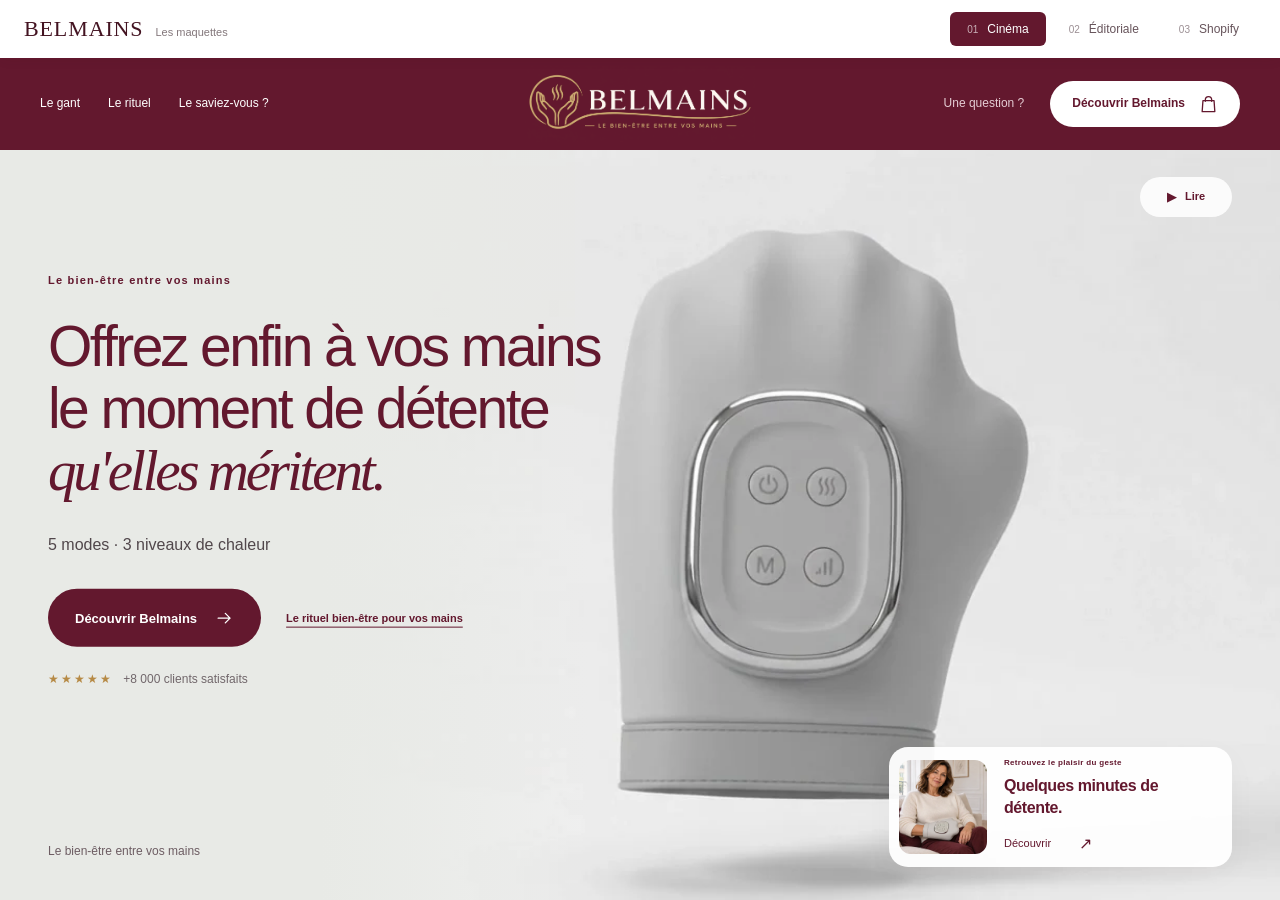
==== site/index.html @ 06f25cc8 "Import current Vercel maquettes as the site source" ====
<!doctype html>
<html lang="fr">
<head>
  <meta charset="utf-8">
  <meta name="viewport" content="width=device-width,initial-scale=1">
  <meta name="robots" content="noindex,nofollow">
  <meta name="theme-color" content="#63182e">
  <title>Belmains — Les trois maquettes</title>
  <link rel="icon" href="maquettes/3/assets/belmains-favicon.png">
  <style>
    *{box-sizing:border-box}
    html,body{margin:0;height:100%;overflow:hidden;background:#fcf8f8;color:#431321;font-family:Arial,sans-serif}
    body{display:grid;grid-template-rows:58px minmax(0,1fr);height:100vh;height:100dvh}
    .preview-bar{display:flex;align-items:center;justify-content:space-between;gap:24px;padding:0 24px;background:#fff;box-shadow:0 1px 12px #43132112;z-index:1}
    .preview-brand{display:flex;align-items:baseline;gap:12px;white-space:nowrap}
    .preview-brand strong{font:500 22px Georgia,serif;letter-spacing:.04em}
    .preview-brand span{font-size:11px;color:#83777b}
    nav{display:flex;gap:6px}
    nav a{display:flex;align-items:center;gap:9px;padding:10px 17px;border-radius:6px;font-size:12px;text-decoration:none;color:#67545b;white-space:nowrap;transition:background .18s,color .18s}
    nav a span{font-size:10px;opacity:.65}
    nav a:hover{background:#f6eef0}
    nav a[aria-current=page]{background:#63182e;color:#fff}
    a:focus-visible{outline:3px solid #b68a45;outline-offset:2px}
    main{position:relative;min-height:0}
    iframe{display:block;width:100%;height:100%;border:0;background:#fff}
    .status{position:absolute;left:50%;top:18px;transform:translateX(-50%);margin:0;background:#fff;padding:11px 18px;border-radius:30px;box-shadow:0 4px 20px #43132115;font-size:12px;pointer-events:none}
    [hidden]{display:none!important}
    noscript{position:absolute;inset:0;background:#fff;padding:30px;text-align:center}
    @media(max-width:650px){body{grid-template-rows:54px minmax(0,1fr)}.preview-bar{padding:0 9px;justify-content:center}.preview-brand{display:none}nav{width:100%;justify-content:center;gap:4px}nav a{justify-content:center;flex:1;padding:11px 9px;font-size:11px;gap:6px}}
    @media(prefers-reduced-motion:reduce){nav a{transition:none}}
  </style>
</head>
<body>
  <header class="preview-bar">
    <div class="preview-brand"><strong>BELMAINS</strong><span>Les maquettes</span></div>
    <nav aria-label="Choisir une maquette">
      <a href="?version=1" data-version="1" aria-current="page"><span>01</span> Cinéma</a>
      <a href="?version=2" data-version="2"><span>02</span> Éditoriale</a>
      <a href="?version=3" data-version="3"><span>03</span> Shopify</a>
    </nav>
  </header>
  <main>
    <p class="status" role="status">Chargement de la maquette…</p>
    <iframe id="preview" title="Maquette Belmains" allow="autoplay; fullscreen"></iframe>
    <noscript><p>Choisissez votre maquette :</p><p><a href="maquettes/1/">Cinéma</a> · <a href="maquettes/2/">Éditoriale</a> · <a href="maquettes/3/">Shopify</a></p></noscript>
  </main>
  <script>
    (()=>{
      const frame=document.querySelector('#preview'),status=document.querySelector('.status'),links=[...document.querySelectorAll('[data-version]')];
      const names={'1':'Cinéma','2':'Éditoriale','3':'Shopify'};
      let active;
      function select(version){
        if(!names[version])version='1';
        links.forEach(link=>{if(link.dataset.version===version)link.setAttribute('aria-current','page');else link.removeAttribute('aria-current')});
        if(active===version)return;
        active=version;status.hidden=false;
        document.title='Belmains — Maquette '+version+' · '+names[version];
        frame.title='Maquette '+version+' — Belmains '+names[version];
        const url=new URL('maquettes/'+version+'/',document.baseURI).href;
        if(!frame.getAttribute('src'))frame.src=url;
        else frame.contentWindow.location.replace(url);
      }
      links.forEach(link=>link.addEventListener('click',event=>{
        if(event.button!==0||event.metaKey||event.ctrlKey||event.shiftKey||event.altKey)return;
        event.preventDefault();
        if(active===link.dataset.version)return;
        history.pushState({},'',link.href);select(link.dataset.version);
      }));
      frame.addEventListener('load',()=>{if(frame.getAttribute('src'))status.hidden=true});
      window.addEventListener('popstate',()=>select(new URLSearchParams(location.search).get('version')));
      select(new URLSearchParams(location.search).get('version'));
    })();
  </script>
</body>
</html>
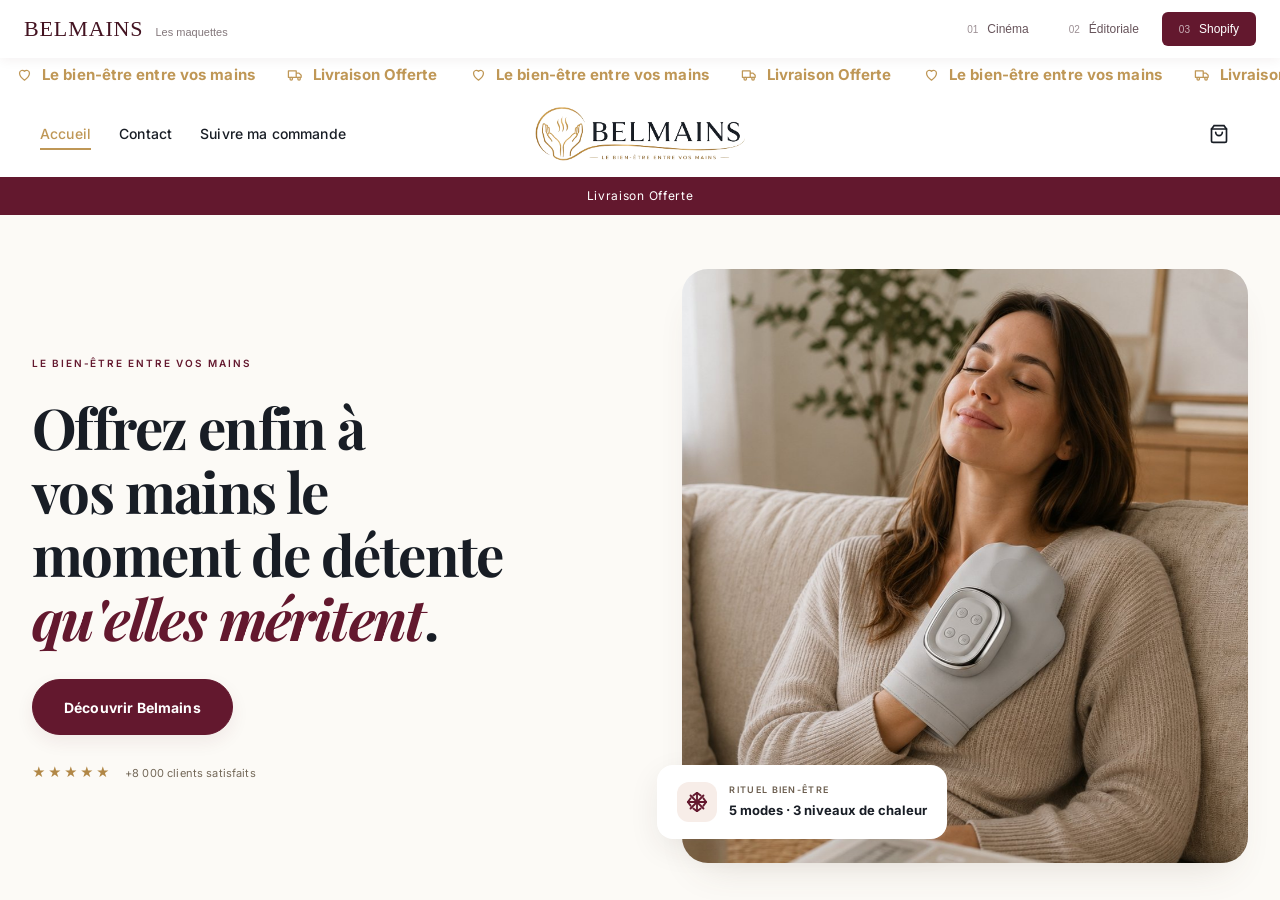
==== commit cc141e43: "Refine version 3 with burgundy styling, shorter content and bundle pricing" ====
--- a/site/index.html
+++ b/site/index.html
@@ -50,7 +50,7 @@
       const names={'1':'Cinéma','2':'Éditoriale','3':'Shopify'};
       let active;
       function select(version){
-        if(!names[version])version='1';
+        if(!names[version])version='3';
         links.forEach(link=>{if(link.dataset.version===version)link.setAttribute('aria-current','page');else link.removeAttribute('aria-current')});
         if(active===version)return;
         active=version;status.hidden=false;
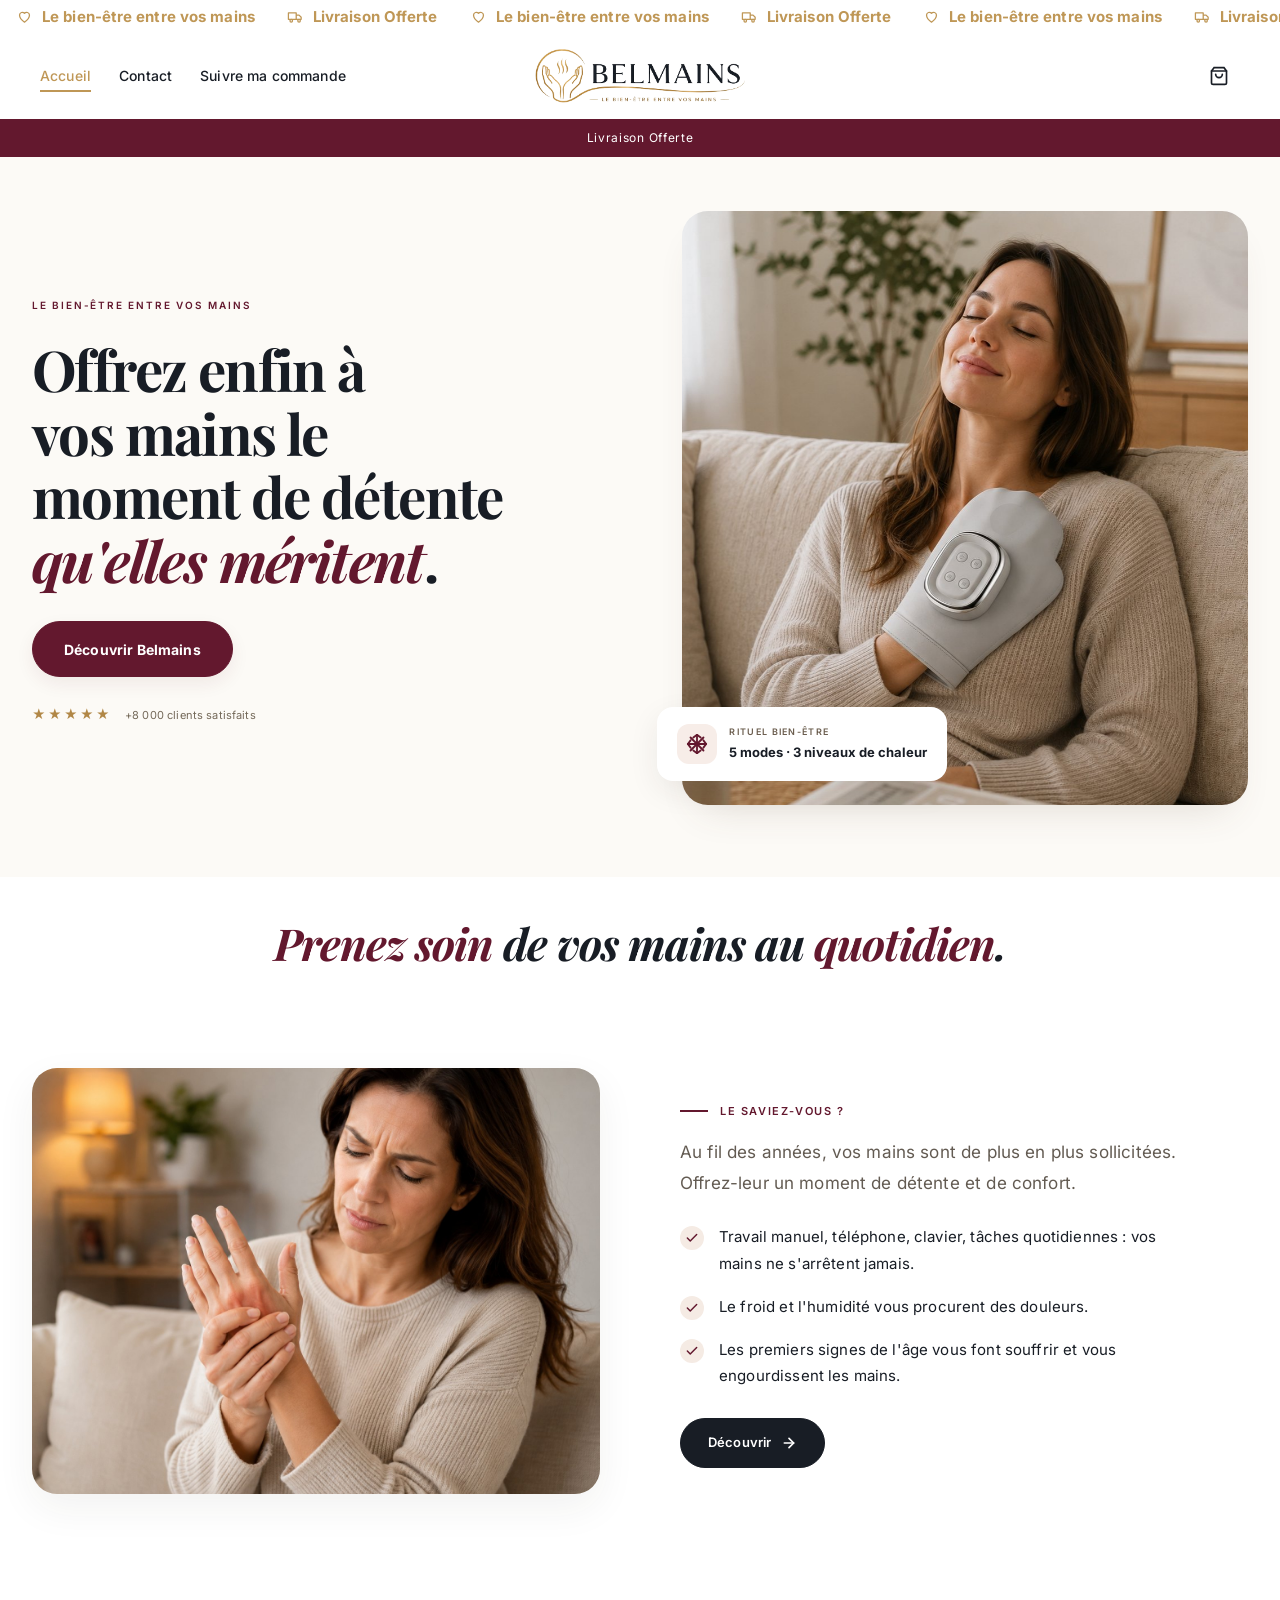
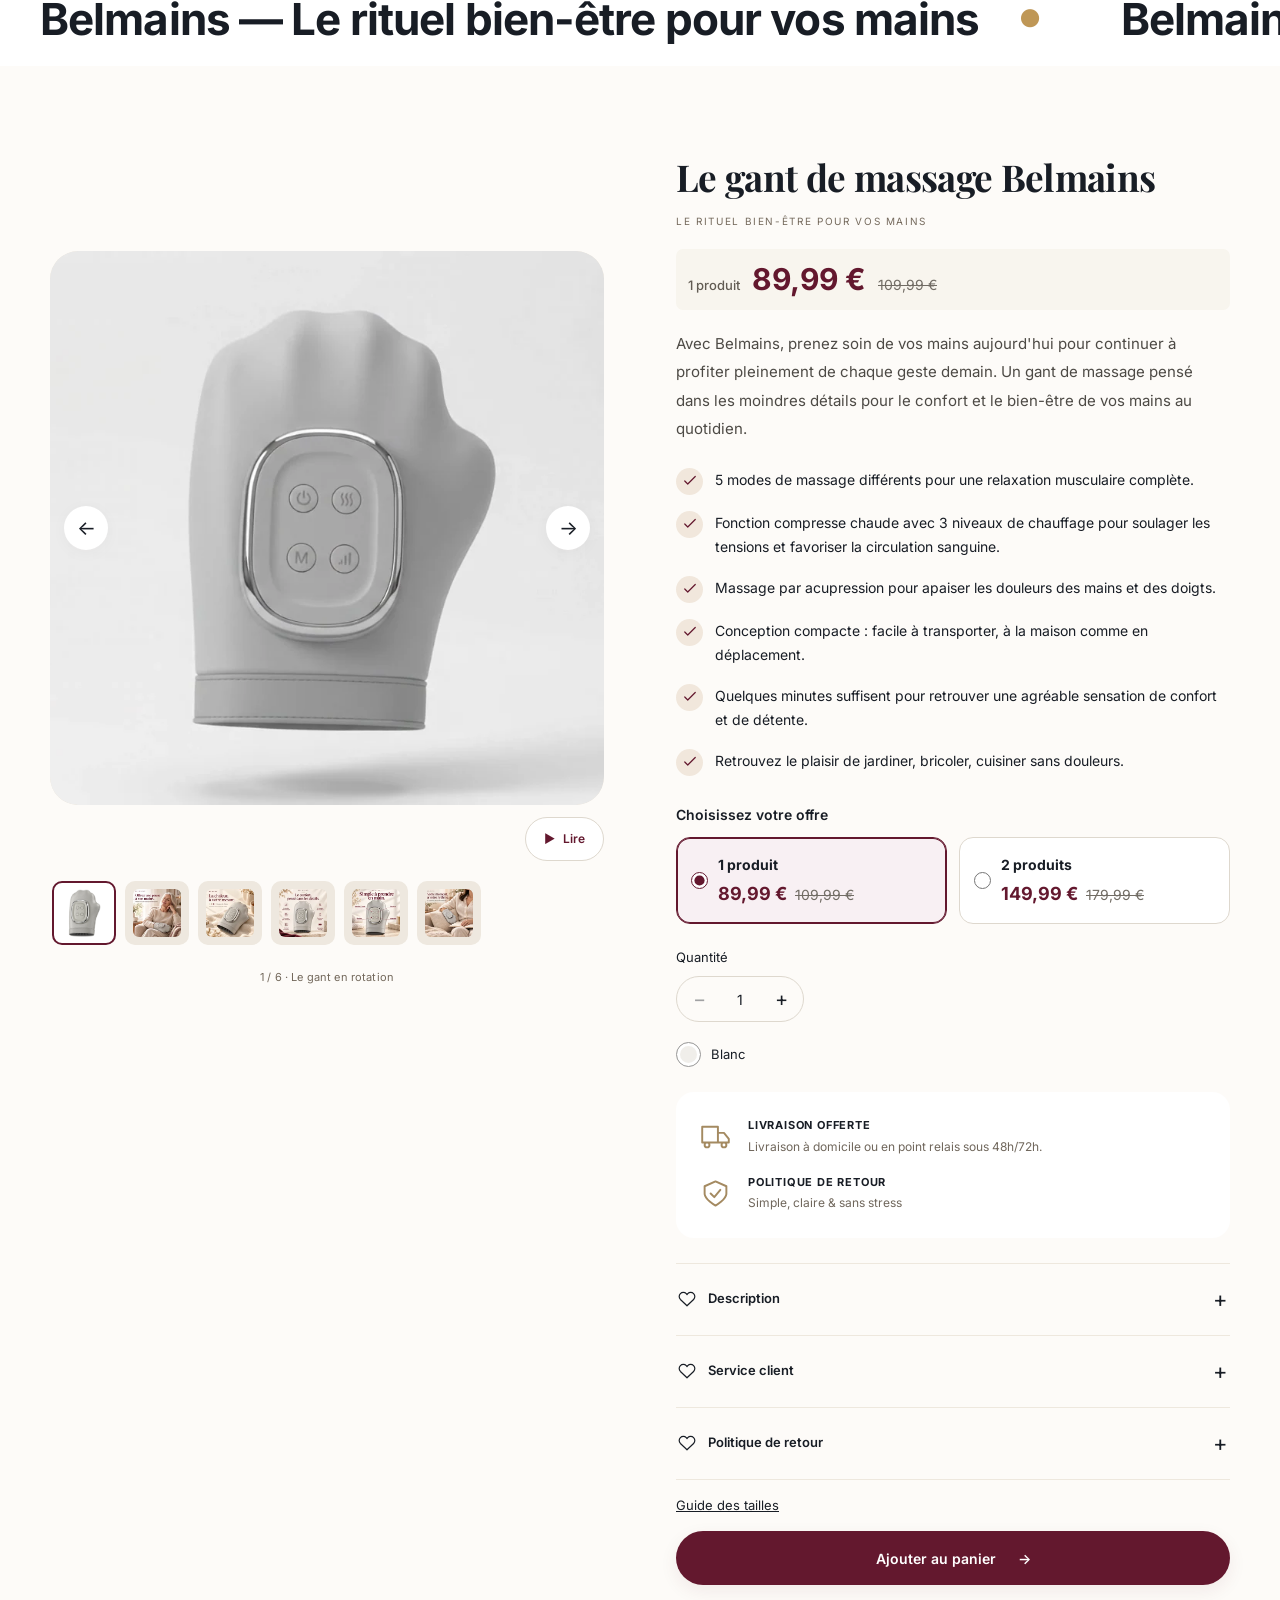
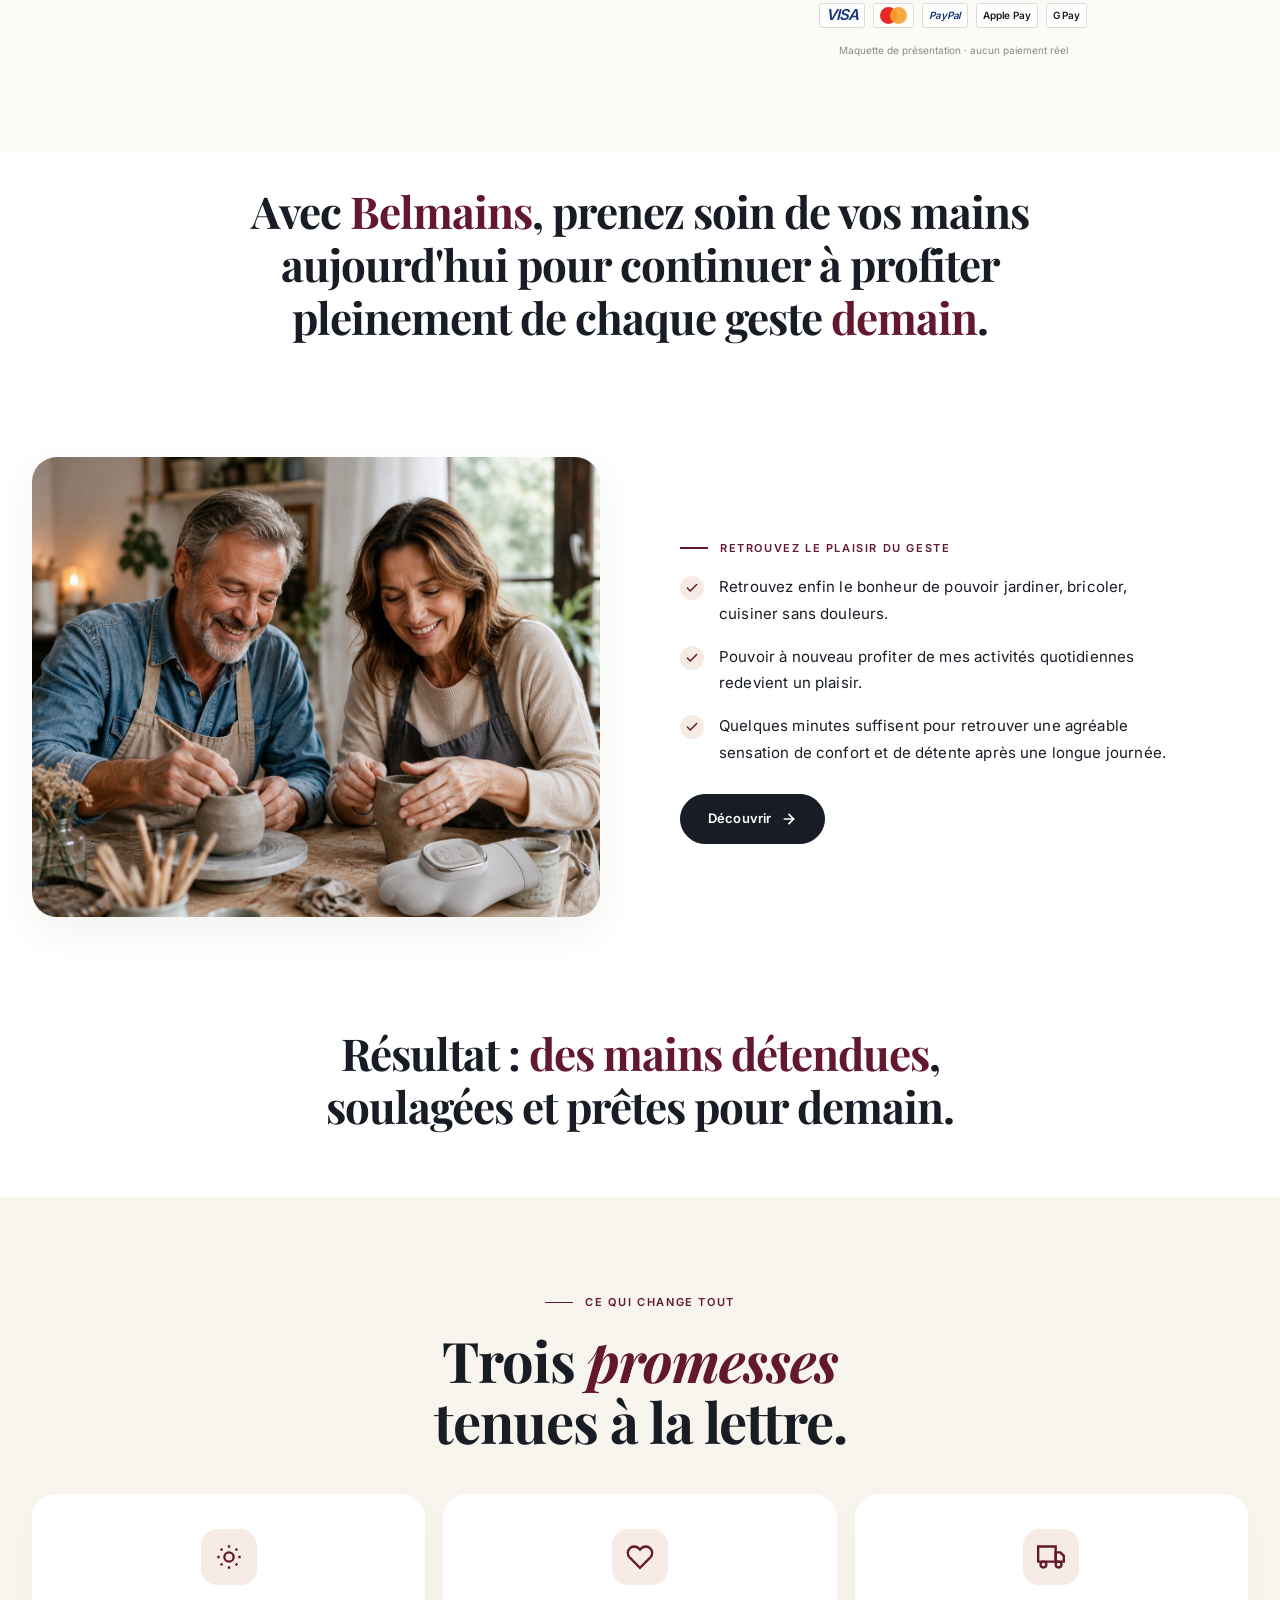
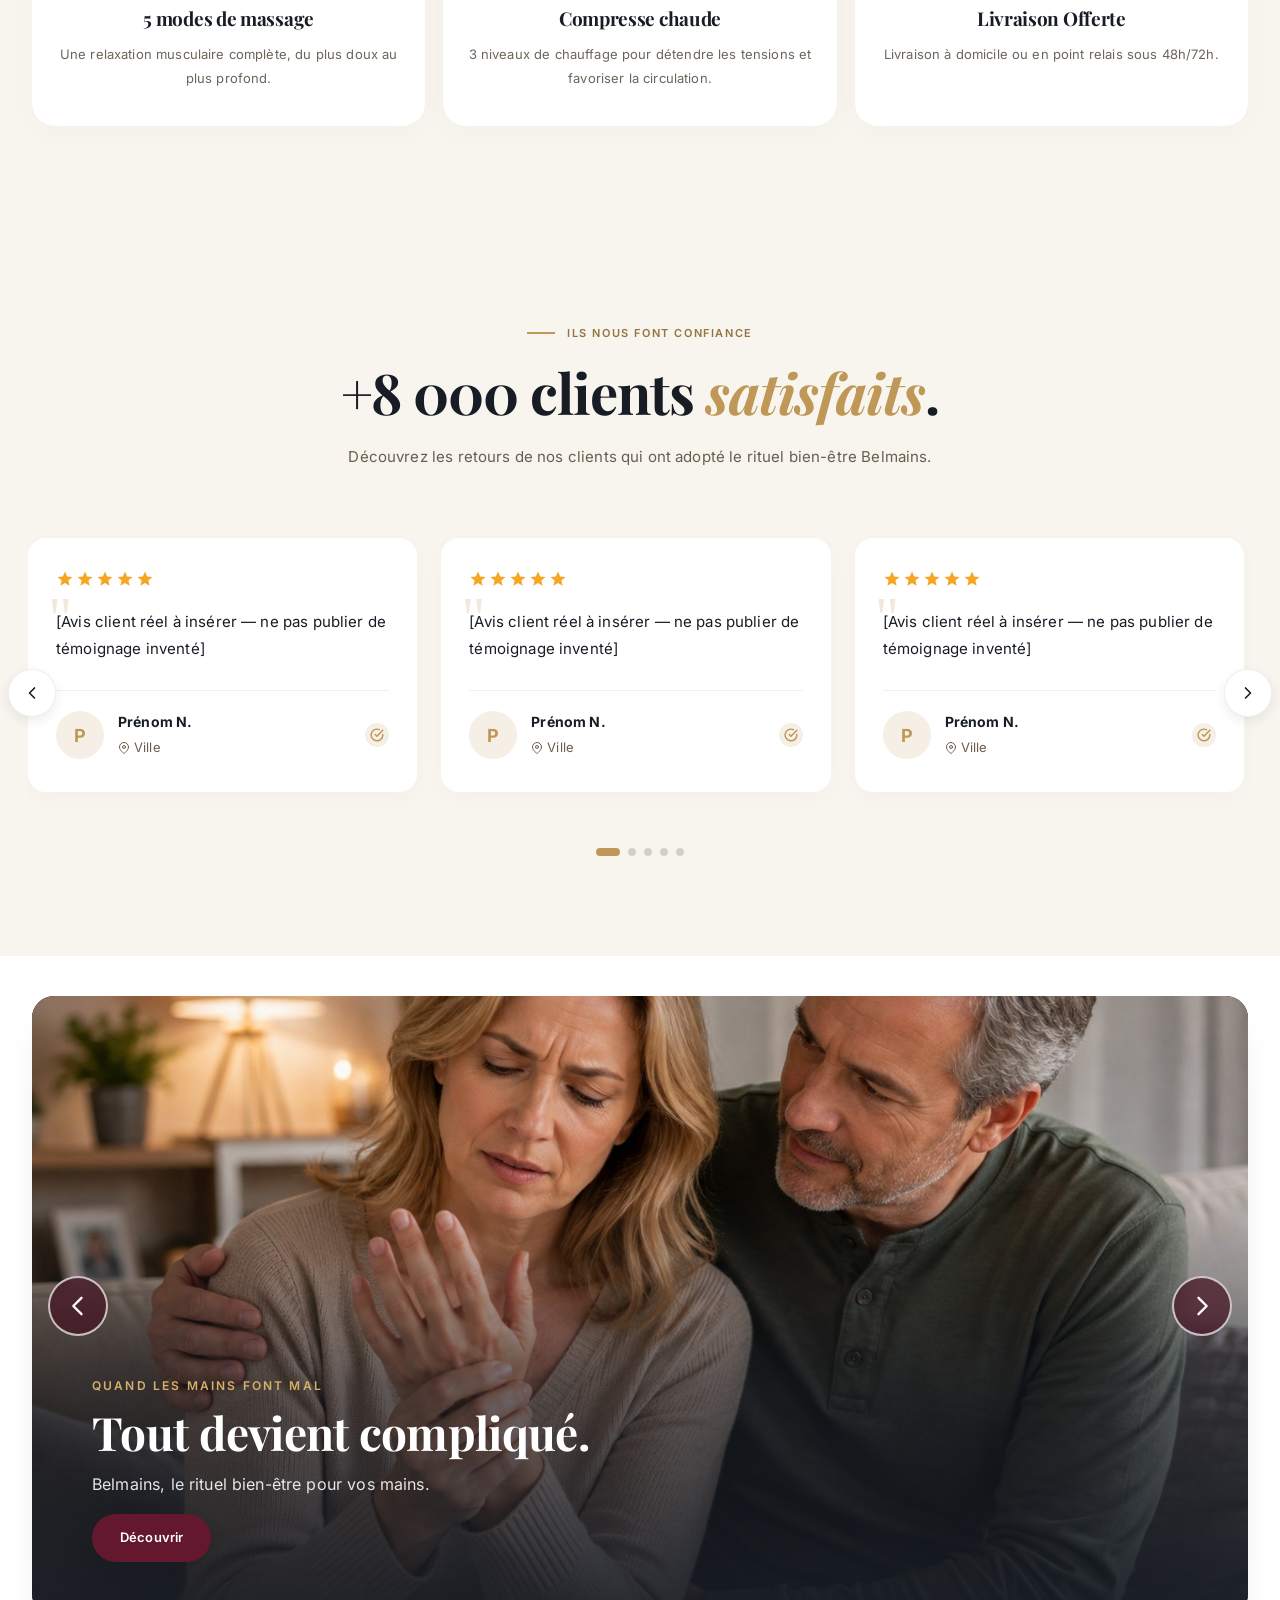
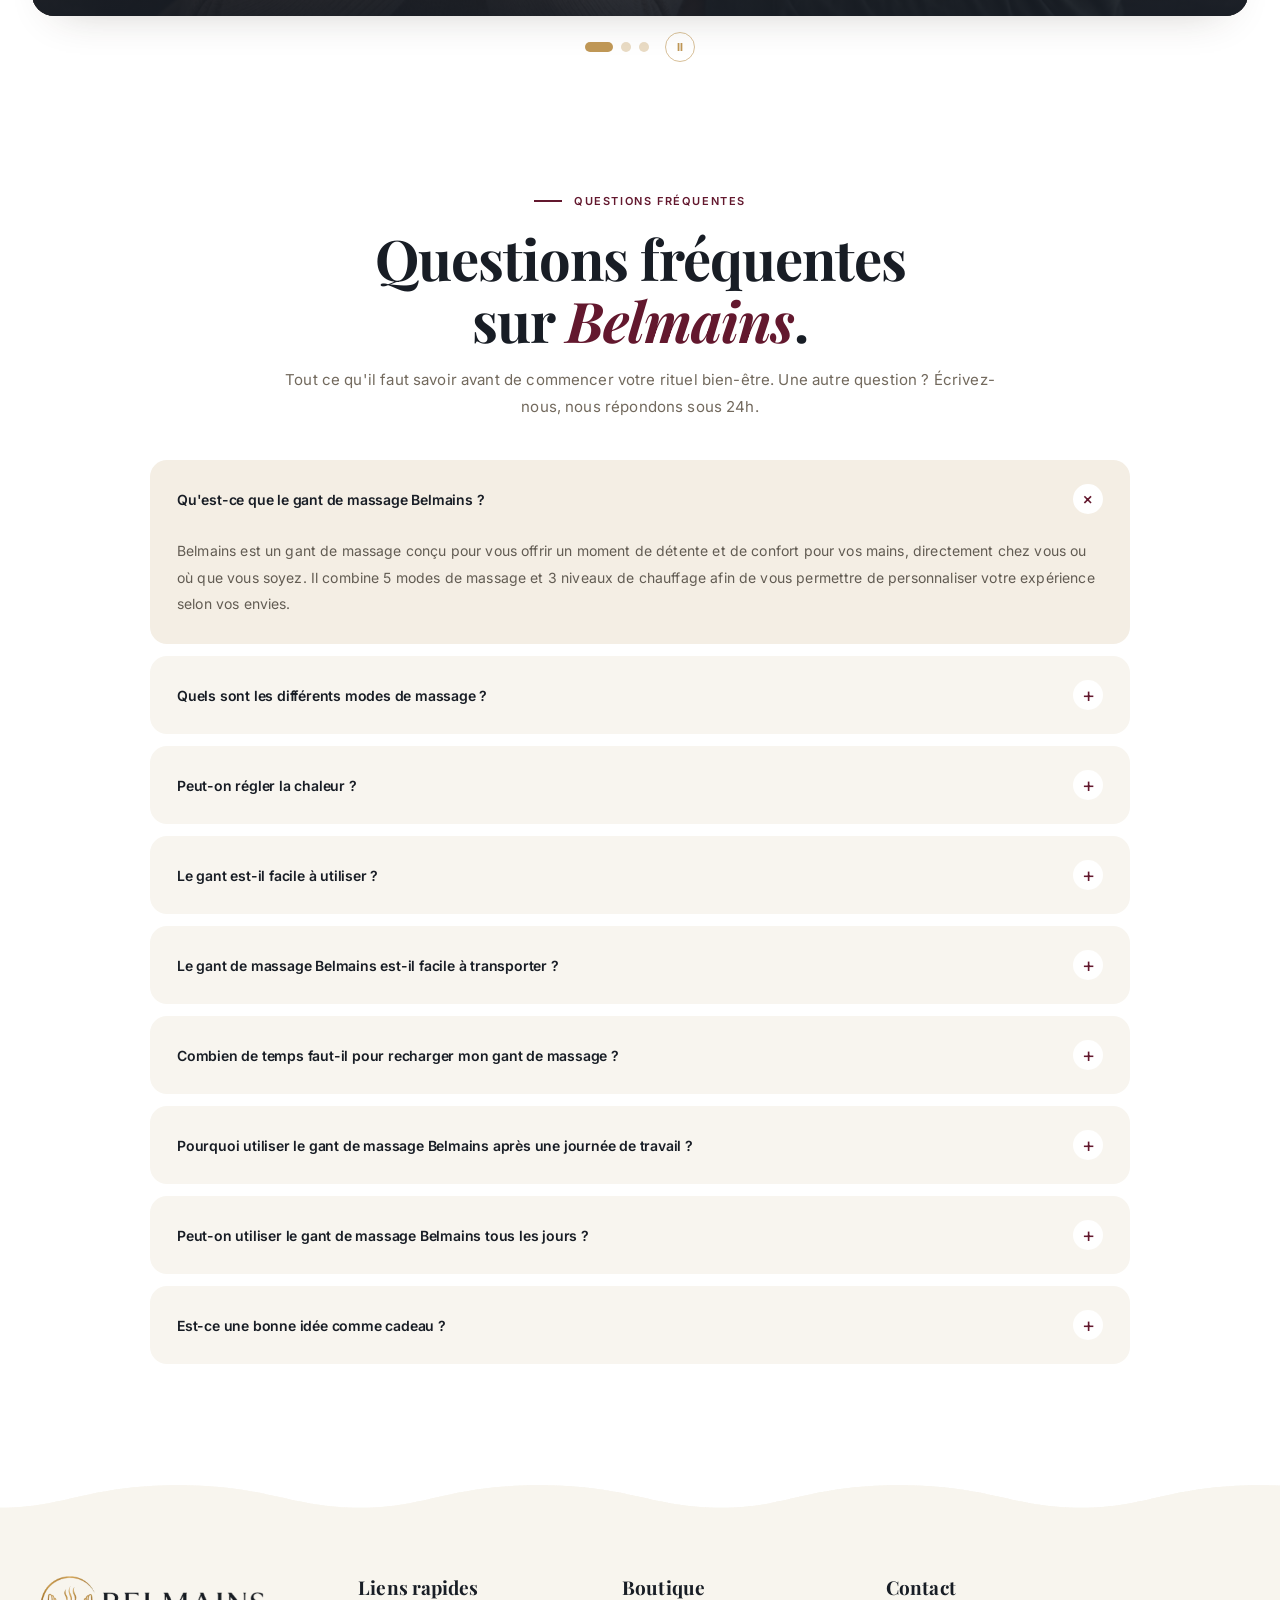
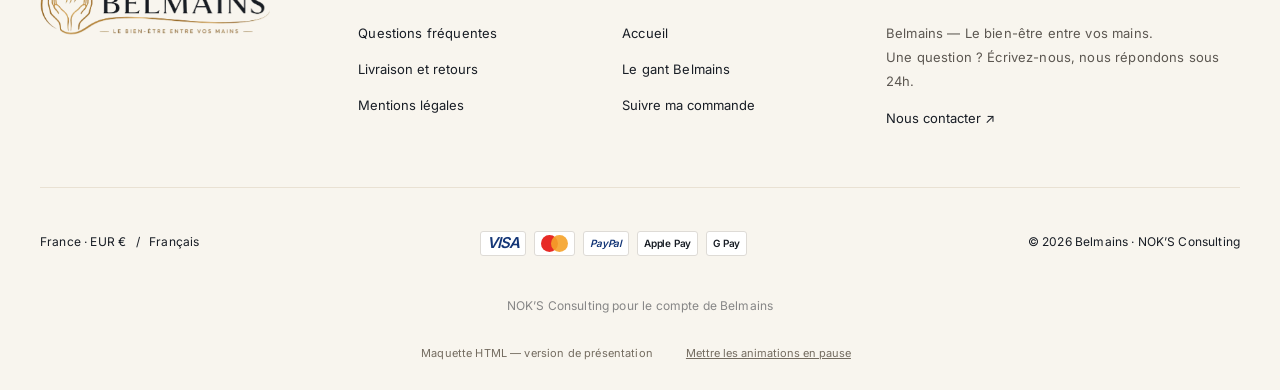
==== commit 7c233d11: "Remove pending customer reviews label from product page" ====
--- a/site/index.html
+++ b/site/index.html
@@ -1,75 +1,776 @@
-<!doctype html>
-<html lang="fr">
-<head>
-  <meta charset="utf-8">
-  <meta name="viewport" content="width=device-width,initial-scale=1">
-  <meta name="robots" content="noindex,nofollow">
-  <meta name="theme-color" content="#63182e">
-  <title>Belmains — Les trois maquettes</title>
-  <link rel="icon" href="maquettes/3/assets/belmains-favicon.png">
-  <style>
-    *{box-sizing:border-box}
-    html,body{margin:0;height:100%;overflow:hidden;background:#fcf8f8;color:#431321;font-family:Arial,sans-serif}
-    body{display:grid;grid-template-rows:58px minmax(0,1fr);height:100vh;height:100dvh}
-    .preview-bar{display:flex;align-items:center;justify-content:space-between;gap:24px;padding:0 24px;background:#fff;box-shadow:0 1px 12px #43132112;z-index:1}
-    .preview-brand{display:flex;align-items:baseline;gap:12px;white-space:nowrap}
-    .preview-brand strong{font:500 22px Georgia,serif;letter-spacing:.04em}
-    .preview-brand span{font-size:11px;color:#83777b}
-    nav{display:flex;gap:6px}
-    nav a{display:flex;align-items:center;gap:9px;padding:10px 17px;border-radius:6px;font-size:12px;text-decoration:none;color:#67545b;white-space:nowrap;transition:background .18s,color .18s}
-    nav a span{font-size:10px;opacity:.65}
-    nav a:hover{background:#f6eef0}
-    nav a[aria-current=page]{background:#63182e;color:#fff}
-    a:focus-visible{outline:3px solid #b68a45;outline-offset:2px}
-    main{position:relative;min-height:0}
-    iframe{display:block;width:100%;height:100%;border:0;background:#fff}
-    .status{position:absolute;left:50%;top:18px;transform:translateX(-50%);margin:0;background:#fff;padding:11px 18px;border-radius:30px;box-shadow:0 4px 20px #43132115;font-size:12px;pointer-events:none}
-    [hidden]{display:none!important}
-    noscript{position:absolute;inset:0;background:#fff;padding:30px;text-align:center}
-    @media(max-width:650px){body{grid-template-rows:54px minmax(0,1fr)}.preview-bar{padding:0 9px;justify-content:center}.preview-brand{display:none}nav{width:100%;justify-content:center;gap:4px}nav a{justify-content:center;flex:1;padding:11px 9px;font-size:11px;gap:6px}}
-    @media(prefers-reduced-motion:reduce){nav a{transition:none}}
-  </style>
-</head>
-<body>
-  <header class="preview-bar">
-    <div class="preview-brand"><strong>BELMAINS</strong><span>Les maquettes</span></div>
-    <nav aria-label="Choisir une maquette">
-      <a href="?version=1" data-version="1" aria-current="page"><span>01</span> Cinéma</a>
-      <a href="?version=2" data-version="2"><span>02</span> Éditoriale</a>
-      <a href="?version=3" data-version="3"><span>03</span> Shopify</a>
-    </nav>
-  </header>
-  <main>
-    <p class="status" role="status">Chargement de la maquette…</p>
-    <iframe id="preview" title="Maquette Belmains" allow="autoplay; fullscreen"></iframe>
-    <noscript><p>Choisissez votre maquette :</p><p><a href="maquettes/1/">Cinéma</a> · <a href="maquettes/2/">Éditoriale</a> · <a href="maquettes/3/">Shopify</a></p></noscript>
-  </main>
-  <script>
-    (()=>{
-      const frame=document.querySelector('#preview'),status=document.querySelector('.status'),links=[...document.querySelectorAll('[data-version]')];
-      const names={'1':'Cinéma','2':'Éditoriale','3':'Shopify'};
-      let active;
-      function select(version){
-        if(!names[version])version='3';
-        links.forEach(link=>{if(link.dataset.version===version)link.setAttribute('aria-current','page');else link.removeAttribute('aria-current')});
-        if(active===version)return;
-        active=version;status.hidden=false;
-        document.title='Belmains — Maquette '+version+' · '+names[version];
-        frame.title='Maquette '+version+' — Belmains '+names[version];
-        const url=new URL('maquettes/'+version+'/',document.baseURI).href;
-        if(!frame.getAttribute('src'))frame.src=url;
-        else frame.contentWindow.location.replace(url);
-      }
-      links.forEach(link=>link.addEventListener('click',event=>{
-        if(event.button!==0||event.metaKey||event.ctrlKey||event.shiftKey||event.altKey)return;
-        event.preventDefault();
-        if(active===link.dataset.version)return;
-        history.pushState({},'',link.href);select(link.dataset.version);
-      }));
-      frame.addEventListener('load',()=>{if(frame.getAttribute('src'))status.hidden=true});
-      window.addEventListener('popstate',()=>select(new URLSearchParams(location.search).get('version')));
-      select(new URLSearchParams(location.search).get('version'));
-    })();
-  </script>
-</body>
-</html>
+<!doctype html><html lang="fr"><head><meta charset="utf-8"><meta name="viewport" content="width=device-width,initial-scale=1"><meta name="robots" content="noindex,nofollow"><meta name="theme-color" content="#ffffff"><title>Belmains — Le bien-être entre vos mains</title><meta name="description" content="Maquette de présentation Belmains : le gant de massage et son rituel de bien-être pour vos mains."><link rel="icon" href="assets/belmains-favicon.png"><link rel="preload" as="image" href="assets/belmains-photo-hero.jpg"><link rel="stylesheet" href="assets/fonts.css"><link rel="stylesheet" href="base.css"><link rel="stylesheet" href="sections.css"><link rel="stylesheet" href="maquette.css"><script src="assets/gsap.min.js" defer></script><script src="assets/ScrollTrigger.min.js" defer></script><script src="interactions.js" defer></script></head><body id="accueil"><a class="skip-link" href="#main">Aller au contenu</a><div id="shopify-section-texte_defilant" class="theme-section" data-source-section="texte-defilant">
+
+<div
+  id="Marquee-texte_defilant"
+  class="marquee color-background-1"
+  data-marquee
+  style="--marquee-duree: 15s;"
+>
+  <div
+    class="marquee__bar"
+    role="marquee"
+    aria-label="Bandeau d'annonces"
+  ><div class="marquee__groupe"><span
+              class="marquee__item marquee__item--annonce marquee__item--annonce_1"
+
+
+            ><svg class="icone icone--heart" viewBox="0 0 24 24" fill="none" stroke="currentColor" stroke-width="1.8" stroke-linecap="round" stroke-linejoin="round" aria-hidden="true" focusable="false"><path d="M12 20s-7-4.6-7-10a4 4 0 0 1 7-2.5A4 4 0 0 1 19 10c0 5.4-7 10-7 10z"/></svg><span class="marquee__texte"><p><strong>Le bien-être entre vos mains</strong></p></span>
+            </span><span
+              class="marquee__item marquee__item--annonce marquee__item--annonce_2"
+
+
+            ><svg class="icone icone--truck" viewBox="0 0 24 24" fill="none" stroke="currentColor" stroke-width="1.8" stroke-linecap="round" stroke-linejoin="round" aria-hidden="true" focusable="false"><path d="M2 7h11v9H2zM13 10h4l3 3v3h-7z"/><circle cx="6" cy="18" r="1.8"/><circle cx="17" cy="18" r="1.8"/></svg><span class="marquee__texte"><p><strong>Livraison Offerte</strong></p></span>
+            </span></div><div class="marquee__groupe" aria-hidden="true"><span
+              class="marquee__item marquee__item--annonce marquee__item--annonce_1"
+
+
+            ><svg class="icone icone--heart" viewBox="0 0 24 24" fill="none" stroke="currentColor" stroke-width="1.8" stroke-linecap="round" stroke-linejoin="round" aria-hidden="true" focusable="false"><path d="M12 20s-7-4.6-7-10a4 4 0 0 1 7-2.5A4 4 0 0 1 19 10c0 5.4-7 10-7 10z"/></svg><span class="marquee__texte"><p><strong>Le bien-être entre vos mains</strong></p></span>
+            </span><span
+              class="marquee__item marquee__item--annonce marquee__item--annonce_2"
+
+
+            ><svg class="icone icone--truck" viewBox="0 0 24 24" fill="none" stroke="currentColor" stroke-width="1.8" stroke-linecap="round" stroke-linejoin="round" aria-hidden="true" focusable="false"><path d="M2 7h11v9H2zM13 10h4l3 3v3h-7z"/><circle cx="6" cy="18" r="1.8"/><circle cx="17" cy="18" r="1.8"/></svg><span class="marquee__texte"><p><strong>Livraison Offerte</strong></p></span>
+            </span></div><div class="marquee__groupe" aria-hidden="true"><span
+              class="marquee__item marquee__item--annonce marquee__item--annonce_1"
+
+
+            ><svg class="icone icone--heart" viewBox="0 0 24 24" fill="none" stroke="currentColor" stroke-width="1.8" stroke-linecap="round" stroke-linejoin="round" aria-hidden="true" focusable="false"><path d="M12 20s-7-4.6-7-10a4 4 0 0 1 7-2.5A4 4 0 0 1 19 10c0 5.4-7 10-7 10z"/></svg><span class="marquee__texte"><p><strong>Le bien-être entre vos mains</strong></p></span>
+            </span><span
+              class="marquee__item marquee__item--annonce marquee__item--annonce_2"
+
+
+            ><svg class="icone icone--truck" viewBox="0 0 24 24" fill="none" stroke="currentColor" stroke-width="1.8" stroke-linecap="round" stroke-linejoin="round" aria-hidden="true" focusable="false"><path d="M2 7h11v9H2zM13 10h4l3 3v3h-7z"/><circle cx="6" cy="18" r="1.8"/><circle cx="17" cy="18" r="1.8"/></svg><span class="marquee__texte"><p><strong>Livraison Offerte</strong></p></span>
+            </span></div><div class="marquee__groupe" aria-hidden="true"><span
+              class="marquee__item marquee__item--annonce marquee__item--annonce_1"
+
+
+            ><svg class="icone icone--heart" viewBox="0 0 24 24" fill="none" stroke="currentColor" stroke-width="1.8" stroke-linecap="round" stroke-linejoin="round" aria-hidden="true" focusable="false"><path d="M12 20s-7-4.6-7-10a4 4 0 0 1 7-2.5A4 4 0 0 1 19 10c0 5.4-7 10-7 10z"/></svg><span class="marquee__texte"><p><strong>Le bien-être entre vos mains</strong></p></span>
+            </span><span
+              class="marquee__item marquee__item--annonce marquee__item--annonce_2"
+
+
+            ><svg class="icone icone--truck" viewBox="0 0 24 24" fill="none" stroke="currentColor" stroke-width="1.8" stroke-linecap="round" stroke-linejoin="round" aria-hidden="true" focusable="false"><path d="M2 7h11v9H2zM13 10h4l3 3v3h-7z"/><circle cx="6" cy="18" r="1.8"/><circle cx="17" cy="18" r="1.8"/></svg><span class="marquee__texte"><p><strong>Livraison Offerte</strong></p></span>
+            </span></div><div class="marquee__groupe" aria-hidden="true"><span
+              class="marquee__item marquee__item--annonce marquee__item--annonce_1"
+
+
+            ><svg class="icone icone--heart" viewBox="0 0 24 24" fill="none" stroke="currentColor" stroke-width="1.8" stroke-linecap="round" stroke-linejoin="round" aria-hidden="true" focusable="false"><path d="M12 20s-7-4.6-7-10a4 4 0 0 1 7-2.5A4 4 0 0 1 19 10c0 5.4-7 10-7 10z"/></svg><span class="marquee__texte"><p><strong>Le bien-être entre vos mains</strong></p></span>
+            </span><span
+              class="marquee__item marquee__item--annonce marquee__item--annonce_2"
+
+
+            ><svg class="icone icone--truck" viewBox="0 0 24 24" fill="none" stroke="currentColor" stroke-width="1.8" stroke-linecap="round" stroke-linejoin="round" aria-hidden="true" focusable="false"><path d="M2 7h11v9H2zM13 10h4l3 3v3h-7z"/><circle cx="6" cy="18" r="1.8"/><circle cx="17" cy="18" r="1.8"/></svg><span class="marquee__texte"><p><strong>Livraison Offerte</strong></p></span>
+            </span></div><div class="marquee__groupe" aria-hidden="true"><span
+              class="marquee__item marquee__item--annonce marquee__item--annonce_1"
+
+
+            ><svg class="icone icone--heart" viewBox="0 0 24 24" fill="none" stroke="currentColor" stroke-width="1.8" stroke-linecap="round" stroke-linejoin="round" aria-hidden="true" focusable="false"><path d="M12 20s-7-4.6-7-10a4 4 0 0 1 7-2.5A4 4 0 0 1 19 10c0 5.4-7 10-7 10z"/></svg><span class="marquee__texte"><p><strong>Le bien-être entre vos mains</strong></p></span>
+            </span><span
+              class="marquee__item marquee__item--annonce marquee__item--annonce_2"
+
+
+            ><svg class="icone icone--truck" viewBox="0 0 24 24" fill="none" stroke="currentColor" stroke-width="1.8" stroke-linecap="round" stroke-linejoin="round" aria-hidden="true" focusable="false"><path d="M2 7h11v9H2zM13 10h4l3 3v3h-7z"/><circle cx="6" cy="18" r="1.8"/><circle cx="17" cy="18" r="1.8"/></svg><span class="marquee__texte"><p><strong>Livraison Offerte</strong></p></span>
+            </span></div></div>
+</div>
+
+
+
+
+</div><div id="shopify-section-menu_kooldogy_jpEgq8" class="theme-section" data-source-section="menu-kooldogy"><header
+  class="kd-menu-menu_kooldogy_jpEgq8"
+  data-kd-menu
+  style="
+    --bg: #ffffff;
+    --bg-rgb: 255, 255, 255;
+    --ink: #181d25;
+    --accent: #bf9756;
+    --accent-rgb: 191, 151, 86;
+    --opacity-scrolled: 0.7;
+  "
+>
+  <div class="kd-menu-inner-menu_kooldogy_jpEgq8">
+
+    <button class="kd-menu-burger-menu_kooldogy_jpEgq8" data-kd-burger aria-label="Menu" aria-expanded="false">
+      <svg viewBox="0 0 24 24" fill="none" stroke="currentColor" stroke-width="2" stroke-linecap="round">
+        <line x1="3" y1="6" x2="21" y2="6"/>
+        <line x1="3" y1="12" x2="21" y2="12"/>
+        <line x1="3" y1="18" x2="21" y2="18"/>
+      </svg>
+    </button><ul class="kd-menu-nav-menu_kooldogy_jpEgq8"><li class="kd-menu-item-menu_kooldogy_jpEgq8">
+            <a href="#accueil" class="kd-menu-link-menu_kooldogy_jpEgq8 is-active">
+              Accueil</a></li><li class="kd-menu-item-menu_kooldogy_jpEgq8">
+            <a href="#contact" class="kd-menu-link-menu_kooldogy_jpEgq8">
+              Contact</a></li><li class="kd-menu-item-menu_kooldogy_jpEgq8">
+            <a href="#suivi" class="kd-menu-link-menu_kooldogy_jpEgq8">
+              Suivre ma commande</a></li></ul><a href="#accueil" class="kd-menu-logo-menu_kooldogy_jpEgq8" aria-label="Belmains"><img src="assets/belmains-logo.png" alt="Belmains" width="719" height="183" loading="eager" fetchpriority="high"></a>
+
+    <div class="kd-menu-actions-menu_kooldogy_jpEgq8"><a href="#panier" class="kd-menu-icon-menu_kooldogy_jpEgq8" aria-label="Panier">
+        <svg viewBox="0 0 24 24" fill="none" stroke="currentColor" stroke-width="2" stroke-linecap="round">
+          <path d="M6 2 3 6v14a2 2 0 0 0 2 2h14a2 2 0 0 0 2-2V6l-3-4z"/>
+          <line x1="3" y1="6" x2="21" y2="6"/>
+          <path d="M16 10a4 4 0 0 1-8 0"/>
+        </svg></a>
+    </div>
+  </div>
+</header>
+
+<div class="kd-drawer-overlay-menu_kooldogy_jpEgq8" data-kd-overlay></div>
+
+<div class="kd-drawer-menu_kooldogy_jpEgq8" data-kd-drawer aria-hidden="true">
+  <button class="kd-drawer-close-menu_kooldogy_jpEgq8" data-kd-close aria-label="Fermer">
+    <svg width="22" height="22" viewBox="0 0 24 24" fill="none" stroke="currentColor" stroke-width="2.2" stroke-linecap="round">
+      <line x1="18" y1="6" x2="6" y2="18"/>
+      <line x1="6" y1="6" x2="18" y2="18"/>
+    </svg>
+  </button>
+
+  <div class="kd-drawer-logo-wrap-menu_kooldogy_jpEgq8">
+    <a href="#accueil" class="kd-drawer-logo-menu_kooldogy_jpEgq8" aria-label="Belmains"><img src="assets/belmains-logo.png" alt="Belmains" width="719" height="183" loading="lazy"></a>
+  </div><ul class="kd-drawer-nav-menu_kooldogy_jpEgq8"><li>
+          <a href="#accueil" class="kd-drawer-link-menu_kooldogy_jpEgq8">
+            Accueil
+          </a></li><li>
+          <a href="#contact" class="kd-drawer-link-menu_kooldogy_jpEgq8">
+            Contact
+          </a></li><li>
+          <a href="#suivi" class="kd-drawer-link-menu_kooldogy_jpEgq8">
+            Suivre ma commande
+          </a></li></ul></div>
+
+
+
+
+
+</div><div class="announcement announcement-red" data-announcement><button aria-label="Annonce précédente" data-announcement-prev hidden>←</button><p aria-live="polite">Livraison Offerte</p><button aria-label="Annonce suivante" data-announcement-next hidden>→</button><script type="application/json" class="announcement-data">["Livraison Offerte"]</script></div><main id="main"><div id="shopify-section-hero_custom_TjqNkF" class="theme-section" data-source-section="hero-custom"><section
+  class="hero-editorial"
+  style="
+    --bg: #ffffff;
+    --ink: #181d25;
+    --muted: #6b5d4e;
+    --accent: #63182e;
+    --btn-bg: #f8f5ee;
+    --btn-text: #000000;
+  "
+>
+  <div class="hero-ed-inner"><div class="hero-ed-left"><div class="top-badge">
+          <span class="eyebrow-dash"></span>Le bien-être entre vos mains
+        </div><h1 class="hero-ed-title">
+          Offrez enfin à vos mains le moment de détente <em>qu'elles méritent</em>.</h1><div class="hero-ed-cta"><a href="#fiche-produit" class="btn btn-primary">
+              Découvrir Belmains
+            </a></div><div class="hero-ed-proof">
+          <div class="proof-avatars"></div>
+          <div class="proof-text">
+            <div class="proof-stars" aria-label="5 étoiles sur 5">★★★★★</div>
+            <div class="proof-label">+8 000 clients satisfaits</div>
+          </div>
+        </div></div><div class="hero-ed-right">
+      <div class="single-image-wrapper">
+
+        <div class="hero-image"><img src="assets/belmains-photo-hero.jpg" alt="Offrez enfin à vos mains le moment de détente" loading="eager" fetchpriority="high" width="1448" height="1086"></div><div class="floating-badge">
+            <div class="floating-badge-icon">
+              <svg viewBox="0 0 24 24" fill="none" stroke="currentColor" stroke-width="2" stroke-linecap="round" stroke-linejoin="round">
+                <line x1="12" y1="2" x2="12" y2="22"/>
+                <line x1="2" y1="12" x2="22" y2="12"/>
+                <line x1="4.93" y1="4.93" x2="19.07" y2="19.07"/>
+                <line x1="19.07" y1="4.93" x2="4.93" y2="19.07"/>
+                <polyline points="8,5 12,2 16,5"/>
+                <polyline points="8,19 12,22 16,19"/>
+                <polyline points="5,8 2,12 5,16"/>
+                <polyline points="19,8 22,12 19,16"/>
+              </svg>
+            </div>
+            <div>
+              <div class="floating-badge-label">RITUEL BIEN-ÊTRE</div>
+              <div class="floating-badge-title">5 modes · 3 niveaux de chaleur</div>
+            </div>
+          </div></div>
+    </div>
+  </div>
+</section>
+
+
+
+
+</div>
+<div id="shopify-section-rich_text_kEE36c" class="theme-section" data-source-section="rich-text">
+
+
+
+<div class="isolate">
+  <div class="rich-text content-container color-scheme-ad51283d-6044-441e-b8ec-b4441c2da21b gradient rich-text--full-width content-container--full-width section-rich_text_kEE36c-padding">
+    <div class="rich-text__wrapper rich-text__wrapper--center page-width">
+      <div class="rich-text__blocks center"><h2
+                class="rich-text__heading rte inline-richtext h2"
+
+
+              >
+                <em><span class="shortcut-text__fancy1">Prenez soin</span> de vos mains au <span class="shortcut-text__fancy1">quotidien</span>.</em>
+              </h2></div>
+    </div>
+  </div>
+</div>
+
+
+</div>
+<div id="shopify-section-image_texte_ndtUdi" class="theme-section" data-source-section="image-texte">
+
+<section class="iwt iwt-image_texte_ndtUdi image-pos-left">
+  <div class="iwt-inner"><div class="iwt-image">
+      <div class="iwt-image-wrap iwt-image-wrap--adapt"><img src="assets/belmains-photo-douleur.jpg" alt="Le saviez-vous ?" loading="lazy" width="1448" height="1086" class="iwt-image-tag"></div>
+    </div><div class="iwt-content"><div class="eyebrow">
+          <span class="eyebrow-dash"></span>Le saviez-vous ?
+        </div><p class="iwt-intro">Au fil des années, vos mains sont de plus en plus sollicitées. Offrez-leur un moment de détente et de confort.</p><ul class="iwt-list"><li>
+              <span class="iwt-list-check" aria-hidden="true">
+                <svg viewBox="0 0 24 24" fill="none" stroke="currentColor" stroke-width="2.5" stroke-linecap="round" stroke-linejoin="round">
+                  <polyline points="20 6 9 17 4 12"/>
+                </svg>
+              </span>
+              <span>Travail manuel, téléphone, clavier, tâches quotidiennes : vos mains ne s'arrêtent jamais.</span>
+            </li><li>
+              <span class="iwt-list-check" aria-hidden="true">
+                <svg viewBox="0 0 24 24" fill="none" stroke="currentColor" stroke-width="2.5" stroke-linecap="round" stroke-linejoin="round">
+                  <polyline points="20 6 9 17 4 12"/>
+                </svg>
+              </span>
+              <span>Le froid et l'humidité vous procurent des douleurs.</span>
+            </li><li>
+              <span class="iwt-list-check" aria-hidden="true">
+                <svg viewBox="0 0 24 24" fill="none" stroke="currentColor" stroke-width="2.5" stroke-linecap="round" stroke-linejoin="round">
+                  <polyline points="20 6 9 17 4 12"/>
+                </svg>
+              </span>
+              <span>Les premiers signes de l'âge vous font souffrir et vous engourdissent les mains.</span>
+            </li></ul><a href="#fiche-produit" class="btn btn-primary">
+          Découvrir
+          <svg class="btn-arrow" viewBox="0 0 24 24" fill="none" stroke="currentColor" stroke-width="2.5" stroke-linecap="round" stroke-linejoin="round">
+            <line x1="5" y1="12" x2="19" y2="12"/>
+            <polyline points="12 5 19 12 12 19"/>
+          </svg>
+        </a></div>
+  </div>
+</section>
+
+
+
+
+</div>
+<div id="shopify-section-brands_mWCJBf" class="theme-section" data-source-section="brands">
+
+<div class="section-brands_mWCJBf-padding color-background-1 gradient">
+  <div
+    class="text-marquee-brands_mWCJBf"
+    role="region"
+    aria-label="Belmains — Le rituel bien-être pour vos mains"
+  >
+    <div class="text-marquee-brands_mWCJBf__track" aria-hidden="true"><div><p class="text-marquee-brands_mWCJBf__item">
+              Belmains — Le rituel bien-être pour vos mains
+              <span class="text-marquee-brands_mWCJBf__separator">●</span>
+            </p><p class="text-marquee-brands_mWCJBf__item">
+              Belmains — Le rituel bien-être pour vos mains
+              <span class="text-marquee-brands_mWCJBf__separator">●</span>
+            </p><p class="text-marquee-brands_mWCJBf__item">
+              Belmains — Le rituel bien-être pour vos mains
+              <span class="text-marquee-brands_mWCJBf__separator">●</span>
+            </p><p class="text-marquee-brands_mWCJBf__item">
+              Belmains — Le rituel bien-être pour vos mains
+              <span class="text-marquee-brands_mWCJBf__separator">●</span>
+            </p><p class="text-marquee-brands_mWCJBf__item">
+              Belmains — Le rituel bien-être pour vos mains
+              <span class="text-marquee-brands_mWCJBf__separator">●</span>
+            </p><p class="text-marquee-brands_mWCJBf__item">
+              Belmains — Le rituel bien-être pour vos mains
+              <span class="text-marquee-brands_mWCJBf__separator">●</span>
+            </p></div><div><p class="text-marquee-brands_mWCJBf__item">
+              Belmains — Le rituel bien-être pour vos mains
+              <span class="text-marquee-brands_mWCJBf__separator">●</span>
+            </p><p class="text-marquee-brands_mWCJBf__item">
+              Belmains — Le rituel bien-être pour vos mains
+              <span class="text-marquee-brands_mWCJBf__separator">●</span>
+            </p><p class="text-marquee-brands_mWCJBf__item">
+              Belmains — Le rituel bien-être pour vos mains
+              <span class="text-marquee-brands_mWCJBf__separator">●</span>
+            </p><p class="text-marquee-brands_mWCJBf__item">
+              Belmains — Le rituel bien-être pour vos mains
+              <span class="text-marquee-brands_mWCJBf__separator">●</span>
+            </p><p class="text-marquee-brands_mWCJBf__item">
+              Belmains — Le rituel bien-être pour vos mains
+              <span class="text-marquee-brands_mWCJBf__separator">●</span>
+            </p><p class="text-marquee-brands_mWCJBf__item">
+              Belmains — Le rituel bien-être pour vos mains
+              <span class="text-marquee-brands_mWCJBf__separator">●</span>
+            </p></div></div>
+  </div>
+</div>
+
+
+</div>
+<section id="fiche-produit" class="mock-product" aria-labelledby="product-title"><div class="mock-product-grid">
+ <div class="product-gallery"><div class="product-stage" tabindex="0" aria-label="Galerie du gant. Flèches gauche et droite pour changer de vue."><video id="product-film" class="product-view product-film is-active" src="assets/belmain-rituel.mp4" poster="assets/hero-film-poster.webp" aria-label="Le gant Belmains présenté en rotation" width="1280" height="720" loop muted playsinline controls preload="none"></video><img class="product-view product-marketing" src="assets/belmains-01-pause-bien-etre-v1.webp" alt="Offrez une pause à vos mains. Une femme profite du gant Belmains dans son fauteuil. Chaleur douce, massage enveloppant." width="1254" height="1254" loading="lazy" decoding="async" hidden><img class="product-view product-marketing" src="assets/belmains-02-chaleur-douce-v1.webp" alt="La chaleur, à votre mesure. Trois niveaux de chaleur pour choisir votre moment de confort." width="1254" height="1254" loading="lazy" decoding="async" hidden><img class="product-view product-marketing" src="assets/belmains-03-confort-fonctions-v1.webp" alt="Le confort, pensé dans les détails : 5 modes de massage, 3 niveaux de chaleur, massage par pression, recharge USB-C, utilisation sans fil et format compact." width="1254" height="1254" loading="lazy" decoding="async" hidden><img class="product-view product-marketing" src="assets/belmains-04-commandes-simples-v1.webp" alt="Simple à prendre en main. Les quatre commandes du gant : marche et arrêt, chaleur, modes et intensité." width="1254" height="1254" loading="lazy" decoding="async" hidden><img class="product-view product-marketing" src="assets/belmains-05-rituel-quotidien-v1.webp" alt="Votre moment, à votre rythme. Le gant Belmains utilisé à la maison pendant une pause lecture. Massage, chaleur et confort." width="1254" height="1254" loading="lazy" decoding="async" hidden><button data-gallery-prev aria-label="Photo précédente">←</button><button data-gallery-next aria-label="Photo suivante">→</button></div><button id="product-film-toggle" class="product-film-toggle" type="button" aria-label="Lire la vidéo du gant" hidden><span aria-hidden="true" class="product-film-icon">▶</span><span class="product-film-state">Lire</span></button><button id="gallery-expand" class="gallery-expand" type="button" hidden>Agrandir l’image ↗</button><div class="product-thumbs"><button data-gallery="0" aria-label="Vidéo du gant en rotation" aria-pressed="true"><img src="assets/gant-trois-quarts-1100.webp" width="1100" height="1100" alt="" loading="lazy"></button><button data-gallery="1" aria-label="Votre pause bien-être" aria-pressed="false"><img src="assets/belmains-01-pause-bien-etre-thumb-v1.webp" width="180" height="180" alt="" loading="lazy"></button><button data-gallery="2" aria-label="La chaleur à votre mesure" aria-pressed="false"><img src="assets/belmains-02-chaleur-douce-thumb-v1.webp" width="180" height="180" alt="" loading="lazy"></button><button data-gallery="3" aria-label="Les atouts du gant" aria-pressed="false"><img src="assets/belmains-03-confort-fonctions-thumb-v1.webp" width="180" height="180" alt="" loading="lazy"></button><button data-gallery="4" aria-label="Les commandes en un regard" aria-pressed="false"><img src="assets/belmains-04-commandes-simples-thumb-v1.webp" width="180" height="180" alt="" loading="lazy"></button><button data-gallery="5" aria-label="Votre rituel quotidien" aria-pressed="false"><img src="assets/belmains-05-rituel-quotidien-thumb-v1.webp" width="180" height="180" alt="" loading="lazy"></button></div><p class="gallery-label" aria-live="polite">1 / 6 · Le gant en rotation</p></div>
+ <div class="product-information"><h2 id="product-title">Le gant de massage Belmains</h2><p class="product-kicker">Le rituel bien-être pour vos mains</p><p class="product-price" aria-live="polite"><span id="product-price-label">1 produit</span> <strong id="product-price">89,99 €</strong> <span class="visually-hidden">au lieu de</span> <del id="product-compare-price">109,99 €</del></p><p class="product-description">Avec Belmains, prenez soin de vos mains aujourd'hui pour continuer à profiter pleinement de chaque geste demain. Un gant de massage pensé dans les moindres détails pour le confort et le bien-être de vos mains au quotidien.</p><ul class="comfort-benefits"><li><span><svg class="ui-icon" viewBox="0 0 24 24" fill="none" stroke="currentColor" stroke-width="1.6" stroke-linecap="round" stroke-linejoin="round" aria-hidden="true"><path d="m5 12 4 4L19 6"/></svg></span>5 modes de massage différents pour une relaxation musculaire complète.</li><li><span><svg class="ui-icon" viewBox="0 0 24 24" fill="none" stroke="currentColor" stroke-width="1.6" stroke-linecap="round" stroke-linejoin="round" aria-hidden="true"><path d="m5 12 4 4L19 6"/></svg></span>Fonction compresse chaude avec 3 niveaux de chauffage pour soulager les tensions et favoriser la circulation sanguine.</li><li><span><svg class="ui-icon" viewBox="0 0 24 24" fill="none" stroke="currentColor" stroke-width="1.6" stroke-linecap="round" stroke-linejoin="round" aria-hidden="true"><path d="m5 12 4 4L19 6"/></svg></span>Massage par acupression pour apaiser les douleurs des mains et des doigts.</li><li><span><svg class="ui-icon" viewBox="0 0 24 24" fill="none" stroke="currentColor" stroke-width="1.6" stroke-linecap="round" stroke-linejoin="round" aria-hidden="true"><path d="m5 12 4 4L19 6"/></svg></span>Conception compacte : facile à transporter, à la maison comme en déplacement.</li><li><span><svg class="ui-icon" viewBox="0 0 24 24" fill="none" stroke="currentColor" stroke-width="1.6" stroke-linecap="round" stroke-linejoin="round" aria-hidden="true"><path d="m5 12 4 4L19 6"/></svg></span>Quelques minutes suffisent pour retrouver une agréable sensation de confort et de détente.</li><li><span><svg class="ui-icon" viewBox="0 0 24 24" fill="none" stroke="currentColor" stroke-width="1.6" stroke-linecap="round" stroke-linejoin="round" aria-hidden="true"><path d="m5 12 4 4L19 6"/></svg></span>Retrouvez le plaisir de jardiner, bricoler, cuisiner sans douleurs.</li></ul>
+ <fieldset class="product-offers"><legend>Choisissez votre offre</legend>
+ <label class="product-offer"><input type="radio" name="product-offer" value="1" checked><span><b>1 produit</b><span class="offer-prices"><strong>89,99 €</strong><span class="visually-hidden">au lieu de</span><del>109,99 €</del></span></span></label>
+ <label class="product-offer"><input type="radio" name="product-offer" value="2"><span><b>2 produits</b><span class="offer-prices"><strong>149,99 €</strong><span class="visually-hidden">au lieu de</span><del>179,99 €</del></span></span></label>
+ </fieldset>
+ <div class="quantity-row"><label for="product-quantity">Quantité</label><div class="quantity"><button data-qty="minus" aria-label="Diminuer la quantité">−</button><input id="product-quantity" type="number" value="1" min="1" max="10" inputmode="numeric"><button data-qty="plus" aria-label="Augmenter la quantité">+</button></div></div><p class="product-finish"><span></span>Blanc</p>
+ <div class="reassurance-list"><div><svg class="ui-icon" viewBox="0 0 24 24" fill="none" stroke="currentColor" stroke-width="1.6" stroke-linecap="round" stroke-linejoin="round" aria-hidden="true"><path d="M1 4h13v13H1zM14 9h5l4 5v3h-9M5 17a2 2 0 1 0 0 4 2 2 0 0 0 0-4M19 17a2 2 0 1 0 0 4 2 2 0 0 0 0-4"/></svg><p><strong>Livraison Offerte</strong><span>Livraison à domicile ou en point relais sous 48h/72h.</span></p></div><div><svg class="ui-icon" viewBox="0 0 24 24" fill="none" stroke="currentColor" stroke-width="1.6" stroke-linecap="round" stroke-linejoin="round" aria-hidden="true"><path d="m12 2 9 4v6c0 5-9 10-9 10S3 17 3 12V6l9-4Z"/><path d="m8 12 3 3 5-6"/></svg><p><strong>Politique de retour</strong><span>Simple, claire & sans stress</span></p></div></div>
+ <div class="product-accordions"><details><summary><svg class="ui-icon" viewBox="0 0 24 24" fill="none" stroke="currentColor" stroke-width="1.6" stroke-linecap="round" stroke-linejoin="round" aria-hidden="true"><path d="M20.8 4.8a5.5 5.5 0 0 0-7.8 0L12 6l-1-1.2a5.5 5.5 0 0 0-7.8 7.8L12 21l8.8-8.4a5.5 5.5 0 0 0 0-7.8Z"/></svg>Description<span>+</span></summary><div><p>Le gant de massage Belmains : le rituel bien-être pour vos mains.</p><p>Au fil des années, vos mains sont de plus en plus sollicitées : travail manuel, téléphone, clavier, tâches quotidiennes. Le froid, l'humidité et les premiers signes de l'âge finissent par les faire souffrir.</p><p>Belmains combine 5 modes de massage, une fonction compresse chaude à 3 niveaux et un massage par acupression pour apaiser les tensions des mains et des doigts. Compact, rechargeable en 15 minutes et facile à transporter, il s'utilise à la maison, au bureau ou en voyage.</p></div></details><details><summary><svg class="ui-icon" viewBox="0 0 24 24" fill="none" stroke="currentColor" stroke-width="1.6" stroke-linecap="round" stroke-linejoin="round" aria-hidden="true"><path d="M20.8 4.8a5.5 5.5 0 0 0-7.8 0L12 6l-1-1.2a5.5 5.5 0 0 0-7.8 7.8L12 21l8.8-8.4a5.5 5.5 0 0 0 0-7.8Z"/></svg>Service client<span>+</span></summary><div><p>Service client basé en France, rapide et facilement accessible.</p></div></details><details><summary><svg class="ui-icon" viewBox="0 0 24 24" fill="none" stroke="currentColor" stroke-width="1.6" stroke-linecap="round" stroke-linejoin="round" aria-hidden="true"><path d="M20.8 4.8a5.5 5.5 0 0 0-7.8 0L12 6l-1-1.2a5.5 5.5 0 0 0-7.8 7.8L12 21l8.8-8.4a5.5 5.5 0 0 0 0-7.8Z"/></svg>Politique de retour<span>+</span></summary><div><p>Pour toute demande de retour, contactez notre service client afin de connaître les modalités.</p></div></details></div><button class="size-guide" data-info="sizes">Guide des tailles</button><button class="add-to-cart" id="add-to-cart">Ajouter au panier <span aria-hidden="true">→</span></button><div class="payment-methods" aria-label="Moyens de paiement prévus"><span class="pay-visa">VISA</span><span class="pay-master" aria-label="Mastercard"><i></i><i></i></span><span class="pay-pal">PayPal</span><span>Apple Pay</span><span>G Pay</span></div><p class="demo-purchase-note">Maquette de présentation · aucun paiement réel</p></div></div></section>
+<div id="shopify-section-rich_text_PkAFHE" class="theme-section" data-source-section="rich-text">
+
+
+
+<div class="isolate">
+  <div class="rich-text content-container color-scheme-ad51283d-6044-441e-b8ec-b4441c2da21b gradient rich-text--full-width content-container--full-width section-rich_text_PkAFHE-padding">
+    <div class="rich-text__wrapper rich-text__wrapper--center page-width">
+      <div class="rich-text__blocks center"><h2
+                class="rich-text__heading rte inline-richtext h2"
+
+
+              >
+                Avec <span class="shortcut-text__fancy1">Belmains</span>, prenez soin de vos mains aujourd'hui pour continuer à profiter pleinement de chaque geste <span class="shortcut-text__fancy1">demain</span>.
+              </h2></div>
+    </div>
+  </div>
+</div>
+
+
+</div>
+<div id="shopify-section-image_texte_XqDidL" class="theme-section" data-source-section="image-texte">
+
+<section class="iwt iwt-image_texte_XqDidL image-pos-left">
+  <div class="iwt-inner"><div class="iwt-image">
+      <div class="iwt-image-wrap iwt-image-wrap--large"><img src="assets/belmains-photo-poterie.jpg" alt="Retrouvez le plaisir du geste" loading="lazy" width="1448" height="1086" class="iwt-image-tag"></div>
+    </div><div class="iwt-content"><div class="eyebrow">
+          <span class="eyebrow-dash"></span>Retrouvez le plaisir du geste
+        </div><ul class="iwt-list"><li>
+              <span class="iwt-list-check" aria-hidden="true">
+                <svg viewBox="0 0 24 24" fill="none" stroke="currentColor" stroke-width="2.5" stroke-linecap="round" stroke-linejoin="round">
+                  <polyline points="20 6 9 17 4 12"/>
+                </svg>
+              </span>
+              <span>Retrouvez enfin le bonheur de pouvoir jardiner, bricoler, cuisiner sans douleurs.</span>
+            </li><li>
+              <span class="iwt-list-check" aria-hidden="true">
+                <svg viewBox="0 0 24 24" fill="none" stroke="currentColor" stroke-width="2.5" stroke-linecap="round" stroke-linejoin="round">
+                  <polyline points="20 6 9 17 4 12"/>
+                </svg>
+              </span>
+              <span>Pouvoir à nouveau profiter de mes activités quotidiennes redevient un plaisir.</span>
+            </li><li>
+              <span class="iwt-list-check" aria-hidden="true">
+                <svg viewBox="0 0 24 24" fill="none" stroke="currentColor" stroke-width="2.5" stroke-linecap="round" stroke-linejoin="round">
+                  <polyline points="20 6 9 17 4 12"/>
+                </svg>
+              </span>
+              <span>Quelques minutes suffisent pour retrouver une agréable sensation de confort et de détente après une longue journée.</span>
+            </li></ul><a href="#fiche-produit" class="btn btn-primary">
+          Découvrir
+          <svg class="btn-arrow" viewBox="0 0 24 24" fill="none" stroke="currentColor" stroke-width="2.5" stroke-linecap="round" stroke-linejoin="round">
+            <line x1="5" y1="12" x2="19" y2="12"/>
+            <polyline points="12 5 19 12 12 19"/>
+          </svg>
+        </a></div>
+  </div>
+</section>
+
+
+
+
+</div>
+<div id="shopify-section-rich_text_PqrYaB" class="theme-section" data-source-section="rich-text">
+
+
+
+<div class="isolate">
+  <div class="rich-text content-container color-scheme-ad51283d-6044-441e-b8ec-b4441c2da21b gradient rich-text--full-width content-container--full-width section-rich_text_PqrYaB-padding">
+    <div class="rich-text__wrapper rich-text__wrapper--center page-width">
+      <div class="rich-text__blocks center"><h2
+                class="rich-text__heading rte inline-richtext h2"
+
+
+              >
+                Résultat : <span class="shortcut-text__fancy1">des mains détendues</span>, soulagées et prêtes pour demain.
+              </h2></div>
+    </div>
+  </div>
+</div>
+
+
+</div>
+<div id="shopify-section-promess_8CcEiE" class="theme-section" data-source-section="promess"><section
+  class="promesses"
+  style="
+    --bg: #f8f5ee;
+    --card-bg: #ffffff;
+    --ink: #181d25;
+    --muted: #181d25;
+    --accent: #63182e;
+  "
+>
+  <div class="promesses-header"><div class="eyebrow">
+        <span class="eyebrow-dash"></span>Ce qui change tout
+      </div><h2 class="promesses-title">
+        Trois <em>promesses</em><br>tenues à la lettre.</h2></div>
+
+  <div class="promesses-grid"><div class="promesse-card" >
+        <div class="icon-wrap"><svg viewBox="0 0 24 24" fill="none" stroke="currentColor" stroke-width="2">
+                <circle cx="12" cy="12" r="4"/>
+                <path d="M12 2v2M12 20v2M4.93 4.93l1.41 1.41M17.66 17.66l1.41 1.41M2 12h2M20 12h2M6.34 17.66l-1.41 1.41M19.07 4.93l-1.41 1.41"/>
+              </svg></div>
+        <h3>5 modes de massage</h3>
+        <p>Une relaxation musculaire complète, du plus doux au plus profond.</p>
+      </div><div class="promesse-card" >
+        <div class="icon-wrap"><svg viewBox="0 0 24 24" fill="none" stroke="currentColor" stroke-width="2">
+                <path d="M20.84 4.61a5.5 5.5 0 0 0-7.78 0L12 5.67l-1.06-1.06a5.5 5.5 0 0 0-7.78 7.78l1.06 1.06L12 21.23l7.78-7.78 1.06-1.06a5.5 5.5 0 0 0 0-7.78z"/>
+              </svg></div>
+        <h3>Compresse chaude</h3>
+        <p>3 niveaux de chauffage pour détendre les tensions et favoriser la circulation.</p>
+      </div><div class="promesse-card" >
+        <div class="icon-wrap"><svg viewBox="0 0 24 24" fill="none" stroke="currentColor" stroke-width="2">
+                <path d="M1 3h15v13H1z"/>
+                <path d="M16 8h4l3 3v5h-7V8z"/>
+                <circle cx="5.5" cy="18.5" r="2.5"/>
+                <circle cx="18.5" cy="18.5" r="2.5"/>
+              </svg></div>
+        <h3>Livraison Offerte</h3>
+        <p>Livraison à domicile ou en point relais sous 48h/72h.</p>
+      </div></div>
+</section>
+
+
+
+</div>
+
+<div id="shopify-section-testimonial_custom_JztQEh" class="theme-section" data-source-section="testimonial-custom"><section
+  class="kd-testimonials-testimonial_custom_JztQEh"
+  style="
+    --bg: #f8f5ee;
+    --ink: #181d25;
+    --muted: #6b5d4e;
+    --accent: #bf9756;
+    --card-bg: #ffffff;
+  "
+>
+  <div class="kd-testimonials-inner-testimonial_custom_JztQEh"><div class="kd-testimonials-header-testimonial_custom_JztQEh"><div class="kd-testimonials-eyebrow-testimonial_custom_JztQEh">
+          <span class="kd-testimonials-eyebrow-dash-testimonial_custom_JztQEh"></span>Ils nous font confiance
+        </div><h2 class="kd-testimonials-title-testimonial_custom_JztQEh">
+          +8 000 clients <em>satisfaits</em>.</h2><p class="kd-testimonials-subtitle-testimonial_custom_JztQEh">Découvrez les retours de nos clients qui ont adopté le rituel bien-être Belmains.</p></div><div class="kd-testimonials-carousel-testimonial_custom_JztQEh" data-kd-carousel>
+
+        <div class="kd-testimonials-track-testimonial_custom_JztQEh" data-kd-track><article class="kd-testimonial-card-testimonial_custom_JztQEh" ><div class="kd-testimonial-stars-testimonial_custom_JztQEh" aria-label="5 étoiles sur 5"><svg viewBox="0 0 24 24" fill="currentColor"><path d="M12 17.27 18.18 21l-1.64-7.03L22 9.24l-7.19-.61L12 2 9.19 8.63 2 9.24l5.46 4.73L5.82 21z"/></svg><svg viewBox="0 0 24 24" fill="currentColor"><path d="M12 17.27 18.18 21l-1.64-7.03L22 9.24l-7.19-.61L12 2 9.19 8.63 2 9.24l5.46 4.73L5.82 21z"/></svg><svg viewBox="0 0 24 24" fill="currentColor"><path d="M12 17.27 18.18 21l-1.64-7.03L22 9.24l-7.19-.61L12 2 9.19 8.63 2 9.24l5.46 4.73L5.82 21z"/></svg><svg viewBox="0 0 24 24" fill="currentColor"><path d="M12 17.27 18.18 21l-1.64-7.03L22 9.24l-7.19-.61L12 2 9.19 8.63 2 9.24l5.46 4.73L5.82 21z"/></svg><svg viewBox="0 0 24 24" fill="currentColor"><path d="M12 17.27 18.18 21l-1.64-7.03L22 9.24l-7.19-.61L12 2 9.19 8.63 2 9.24l5.46 4.73L5.82 21z"/></svg></div><blockquote class="kd-testimonial-quote-testimonial_custom_JztQEh">
+                  [Avis client réel à insérer — ne pas publier de témoignage inventé]
+                </blockquote><div class="kd-testimonial-author-testimonial_custom_JztQEh"><div class="kd-testimonial-photo-placeholder-testimonial_custom_JztQEh">
+                    P
+                  </div><div class="kd-testimonial-meta-testimonial_custom_JztQEh"><div class="kd-testimonial-name-testimonial_custom_JztQEh">Prénom N.</div><div class="kd-testimonial-location-testimonial_custom_JztQEh">
+                      <svg viewBox="0 0 24 24" fill="none" stroke="currentColor" stroke-width="2" stroke-linecap="round" stroke-linejoin="round">
+                        <path d="M21 10c0 7-9 13-9 13s-9-6-9-13a9 9 0 0 1 18 0z"/>
+                        <circle cx="12" cy="10" r="3"/>
+                      </svg>
+                      Ville
+                    </div></div><div class="kd-testimonial-verified-testimonial_custom_JztQEh" title="Achat vérifié">
+                    <svg viewBox="0 0 24 24" fill="none" stroke="currentColor" stroke-width="2.5" stroke-linecap="round" stroke-linejoin="round">
+                      <path d="M22 11.08V12a10 10 0 1 1-5.93-9.14"/>
+                      <polyline points="22 4 12 14.01 9 11.01"/>
+                    </svg>
+                  </div></div>
+            </article><article class="kd-testimonial-card-testimonial_custom_JztQEh" ><div class="kd-testimonial-stars-testimonial_custom_JztQEh" aria-label="5 étoiles sur 5"><svg viewBox="0 0 24 24" fill="currentColor"><path d="M12 17.27 18.18 21l-1.64-7.03L22 9.24l-7.19-.61L12 2 9.19 8.63 2 9.24l5.46 4.73L5.82 21z"/></svg><svg viewBox="0 0 24 24" fill="currentColor"><path d="M12 17.27 18.18 21l-1.64-7.03L22 9.24l-7.19-.61L12 2 9.19 8.63 2 9.24l5.46 4.73L5.82 21z"/></svg><svg viewBox="0 0 24 24" fill="currentColor"><path d="M12 17.27 18.18 21l-1.64-7.03L22 9.24l-7.19-.61L12 2 9.19 8.63 2 9.24l5.46 4.73L5.82 21z"/></svg><svg viewBox="0 0 24 24" fill="currentColor"><path d="M12 17.27 18.18 21l-1.64-7.03L22 9.24l-7.19-.61L12 2 9.19 8.63 2 9.24l5.46 4.73L5.82 21z"/></svg><svg viewBox="0 0 24 24" fill="currentColor"><path d="M12 17.27 18.18 21l-1.64-7.03L22 9.24l-7.19-.61L12 2 9.19 8.63 2 9.24l5.46 4.73L5.82 21z"/></svg></div><blockquote class="kd-testimonial-quote-testimonial_custom_JztQEh">
+                  [Avis client réel à insérer — ne pas publier de témoignage inventé]
+                </blockquote><div class="kd-testimonial-author-testimonial_custom_JztQEh"><div class="kd-testimonial-photo-placeholder-testimonial_custom_JztQEh">
+                    P
+                  </div><div class="kd-testimonial-meta-testimonial_custom_JztQEh"><div class="kd-testimonial-name-testimonial_custom_JztQEh">Prénom N.</div><div class="kd-testimonial-location-testimonial_custom_JztQEh">
+                      <svg viewBox="0 0 24 24" fill="none" stroke="currentColor" stroke-width="2" stroke-linecap="round" stroke-linejoin="round">
+                        <path d="M21 10c0 7-9 13-9 13s-9-6-9-13a9 9 0 0 1 18 0z"/>
+                        <circle cx="12" cy="10" r="3"/>
+                      </svg>
+                      Ville
+                    </div></div><div class="kd-testimonial-verified-testimonial_custom_JztQEh" title="Achat vérifié">
+                    <svg viewBox="0 0 24 24" fill="none" stroke="currentColor" stroke-width="2.5" stroke-linecap="round" stroke-linejoin="round">
+                      <path d="M22 11.08V12a10 10 0 1 1-5.93-9.14"/>
+                      <polyline points="22 4 12 14.01 9 11.01"/>
+                    </svg>
+                  </div></div>
+            </article><article class="kd-testimonial-card-testimonial_custom_JztQEh" ><div class="kd-testimonial-stars-testimonial_custom_JztQEh" aria-label="5 étoiles sur 5"><svg viewBox="0 0 24 24" fill="currentColor"><path d="M12 17.27 18.18 21l-1.64-7.03L22 9.24l-7.19-.61L12 2 9.19 8.63 2 9.24l5.46 4.73L5.82 21z"/></svg><svg viewBox="0 0 24 24" fill="currentColor"><path d="M12 17.27 18.18 21l-1.64-7.03L22 9.24l-7.19-.61L12 2 9.19 8.63 2 9.24l5.46 4.73L5.82 21z"/></svg><svg viewBox="0 0 24 24" fill="currentColor"><path d="M12 17.27 18.18 21l-1.64-7.03L22 9.24l-7.19-.61L12 2 9.19 8.63 2 9.24l5.46 4.73L5.82 21z"/></svg><svg viewBox="0 0 24 24" fill="currentColor"><path d="M12 17.27 18.18 21l-1.64-7.03L22 9.24l-7.19-.61L12 2 9.19 8.63 2 9.24l5.46 4.73L5.82 21z"/></svg><svg viewBox="0 0 24 24" fill="currentColor"><path d="M12 17.27 18.18 21l-1.64-7.03L22 9.24l-7.19-.61L12 2 9.19 8.63 2 9.24l5.46 4.73L5.82 21z"/></svg></div><blockquote class="kd-testimonial-quote-testimonial_custom_JztQEh">
+                  [Avis client réel à insérer — ne pas publier de témoignage inventé]
+                </blockquote><div class="kd-testimonial-author-testimonial_custom_JztQEh"><div class="kd-testimonial-photo-placeholder-testimonial_custom_JztQEh">
+                    P
+                  </div><div class="kd-testimonial-meta-testimonial_custom_JztQEh"><div class="kd-testimonial-name-testimonial_custom_JztQEh">Prénom N.</div><div class="kd-testimonial-location-testimonial_custom_JztQEh">
+                      <svg viewBox="0 0 24 24" fill="none" stroke="currentColor" stroke-width="2" stroke-linecap="round" stroke-linejoin="round">
+                        <path d="M21 10c0 7-9 13-9 13s-9-6-9-13a9 9 0 0 1 18 0z"/>
+                        <circle cx="12" cy="10" r="3"/>
+                      </svg>
+                      Ville
+                    </div></div><div class="kd-testimonial-verified-testimonial_custom_JztQEh" title="Achat vérifié">
+                    <svg viewBox="0 0 24 24" fill="none" stroke="currentColor" stroke-width="2.5" stroke-linecap="round" stroke-linejoin="round">
+                      <path d="M22 11.08V12a10 10 0 1 1-5.93-9.14"/>
+                      <polyline points="22 4 12 14.01 9 11.01"/>
+                    </svg>
+                  </div></div>
+            </article><article class="kd-testimonial-card-testimonial_custom_JztQEh" ><div class="kd-testimonial-stars-testimonial_custom_JztQEh" aria-label="5 étoiles sur 5"><svg viewBox="0 0 24 24" fill="currentColor"><path d="M12 17.27 18.18 21l-1.64-7.03L22 9.24l-7.19-.61L12 2 9.19 8.63 2 9.24l5.46 4.73L5.82 21z"/></svg><svg viewBox="0 0 24 24" fill="currentColor"><path d="M12 17.27 18.18 21l-1.64-7.03L22 9.24l-7.19-.61L12 2 9.19 8.63 2 9.24l5.46 4.73L5.82 21z"/></svg><svg viewBox="0 0 24 24" fill="currentColor"><path d="M12 17.27 18.18 21l-1.64-7.03L22 9.24l-7.19-.61L12 2 9.19 8.63 2 9.24l5.46 4.73L5.82 21z"/></svg><svg viewBox="0 0 24 24" fill="currentColor"><path d="M12 17.27 18.18 21l-1.64-7.03L22 9.24l-7.19-.61L12 2 9.19 8.63 2 9.24l5.46 4.73L5.82 21z"/></svg><svg viewBox="0 0 24 24" fill="currentColor"><path d="M12 17.27 18.18 21l-1.64-7.03L22 9.24l-7.19-.61L12 2 9.19 8.63 2 9.24l5.46 4.73L5.82 21z"/></svg></div><blockquote class="kd-testimonial-quote-testimonial_custom_JztQEh">
+                  [Avis client réel à insérer — ne pas publier de témoignage inventé]
+                </blockquote><div class="kd-testimonial-author-testimonial_custom_JztQEh"><div class="kd-testimonial-photo-placeholder-testimonial_custom_JztQEh">
+                    P
+                  </div><div class="kd-testimonial-meta-testimonial_custom_JztQEh"><div class="kd-testimonial-name-testimonial_custom_JztQEh">Prénom N.</div><div class="kd-testimonial-location-testimonial_custom_JztQEh">
+                      <svg viewBox="0 0 24 24" fill="none" stroke="currentColor" stroke-width="2" stroke-linecap="round" stroke-linejoin="round">
+                        <path d="M21 10c0 7-9 13-9 13s-9-6-9-13a9 9 0 0 1 18 0z"/>
+                        <circle cx="12" cy="10" r="3"/>
+                      </svg>
+                      Ville
+                    </div></div><div class="kd-testimonial-verified-testimonial_custom_JztQEh" title="Achat vérifié">
+                    <svg viewBox="0 0 24 24" fill="none" stroke="currentColor" stroke-width="2.5" stroke-linecap="round" stroke-linejoin="round">
+                      <path d="M22 11.08V12a10 10 0 1 1-5.93-9.14"/>
+                      <polyline points="22 4 12 14.01 9 11.01"/>
+                    </svg>
+                  </div></div>
+            </article><article class="kd-testimonial-card-testimonial_custom_JztQEh" ><div class="kd-testimonial-stars-testimonial_custom_JztQEh" aria-label="4 étoiles sur 5"><svg viewBox="0 0 24 24" fill="currentColor"><path d="M12 17.27 18.18 21l-1.64-7.03L22 9.24l-7.19-.61L12 2 9.19 8.63 2 9.24l5.46 4.73L5.82 21z"/></svg><svg viewBox="0 0 24 24" fill="currentColor"><path d="M12 17.27 18.18 21l-1.64-7.03L22 9.24l-7.19-.61L12 2 9.19 8.63 2 9.24l5.46 4.73L5.82 21z"/></svg><svg viewBox="0 0 24 24" fill="currentColor"><path d="M12 17.27 18.18 21l-1.64-7.03L22 9.24l-7.19-.61L12 2 9.19 8.63 2 9.24l5.46 4.73L5.82 21z"/></svg><svg viewBox="0 0 24 24" fill="currentColor"><path d="M12 17.27 18.18 21l-1.64-7.03L22 9.24l-7.19-.61L12 2 9.19 8.63 2 9.24l5.46 4.73L5.82 21z"/></svg><svg viewBox="0 0 24 24" fill="none" stroke="currentColor" stroke-width="2"><path d="M12 17.27 18.18 21l-1.64-7.03L22 9.24l-7.19-.61L12 2 9.19 8.63 2 9.24l5.46 4.73L5.82 21z"/></svg></div><blockquote class="kd-testimonial-quote-testimonial_custom_JztQEh">
+                  [Avis client réel à insérer — ne pas publier de témoignage inventé]
+                </blockquote><div class="kd-testimonial-author-testimonial_custom_JztQEh"><div class="kd-testimonial-photo-placeholder-testimonial_custom_JztQEh">
+                    P
+                  </div><div class="kd-testimonial-meta-testimonial_custom_JztQEh"><div class="kd-testimonial-name-testimonial_custom_JztQEh">Prénom N.</div><div class="kd-testimonial-location-testimonial_custom_JztQEh">
+                      <svg viewBox="0 0 24 24" fill="none" stroke="currentColor" stroke-width="2" stroke-linecap="round" stroke-linejoin="round">
+                        <path d="M21 10c0 7-9 13-9 13s-9-6-9-13a9 9 0 0 1 18 0z"/>
+                        <circle cx="12" cy="10" r="3"/>
+                      </svg>
+                      Ville
+                    </div></div><div class="kd-testimonial-verified-testimonial_custom_JztQEh" title="Achat vérifié">
+                    <svg viewBox="0 0 24 24" fill="none" stroke="currentColor" stroke-width="2.5" stroke-linecap="round" stroke-linejoin="round">
+                      <path d="M22 11.08V12a10 10 0 1 1-5.93-9.14"/>
+                      <polyline points="22 4 12 14.01 9 11.01"/>
+                    </svg>
+                  </div></div>
+            </article></div><button class="kd-testimonials-nav-testimonial_custom_JztQEh kd-testimonials-prev-testimonial_custom_JztQEh" data-kd-prev aria-label="Précédent">
+            <svg viewBox="0 0 24 24" fill="none" stroke="currentColor" stroke-width="2" stroke-linecap="round" stroke-linejoin="round">
+              <polyline points="15 18 9 12 15 6"/>
+            </svg>
+          </button>
+          <button class="kd-testimonials-nav-testimonial_custom_JztQEh kd-testimonials-next-testimonial_custom_JztQEh" data-kd-next aria-label="Suivant">
+            <svg viewBox="0 0 24 24" fill="none" stroke="currentColor" stroke-width="2" stroke-linecap="round" stroke-linejoin="round">
+              <polyline points="9 18 15 12 9 6"/>
+            </svg>
+          </button><div class="kd-testimonials-dots-testimonial_custom_JztQEh" data-kd-dots><button class="kd-testimonials-dot-testimonial_custom_JztQEh is-active" data-kd-dot="0" aria-label="Aller au témoignage 1"></button><button class="kd-testimonials-dot-testimonial_custom_JztQEh" data-kd-dot="1" aria-label="Aller au témoignage 2"></button><button class="kd-testimonials-dot-testimonial_custom_JztQEh" data-kd-dot="2" aria-label="Aller au témoignage 3"></button><button class="kd-testimonials-dot-testimonial_custom_JztQEh" data-kd-dot="3" aria-label="Aller au témoignage 4"></button><button class="kd-testimonials-dot-testimonial_custom_JztQEh" data-kd-dot="4" aria-label="Aller au témoignage 5"></button></div></div></div>
+</section>
+
+
+
+
+
+</div>
+<div id="shopify-section-diaporama_belmains" class="theme-section" data-source-section="diaporama">
+
+<div id="Diapo-diaporama_belmains" class="diapo color-background-1" data-diapo data-auto="true" data-delai="6000">
+  <div class="diapo__cadre">
+    <div class="diapo__piste" role="region" aria-roledescription="carrousel" aria-label="Diaporama Belmains"><article
+          class="diapo__slide diapo__slide--left is-active"
+          role="group"
+          aria-roledescription="diapositive"
+          aria-label="1 / 3"
+
+
+        >
+          <div class="diapo__media"><img src="assets/belmains-photo-couple-douleur.jpg" alt="Tout devient compliqué." width="1448" height="1086" loading="eager"><div class="diapo__voile" aria-hidden="true"></div>
+          </div><div class="diapo__contenu"><p class="diapo__surtitre">Quand les mains font mal</p><h2 class="diapo__titre">Tout devient compliqué.</h2><div class="diapo__texte"><p>Belmains, le rituel bien-être pour vos mains.</p></div><a class="diapo__bouton" href="#fiche-produit">Découvrir</a></div></article><article
+          class="diapo__slide diapo__slide--left"
+          role="group"
+          aria-roledescription="diapositive"
+          aria-label="2 / 3"
+          aria-hidden="true"
+
+        >
+          <div class="diapo__media"><img src="assets/belmains-photo-hero.jpg" alt="Quelques minutes de détente." width="1448" height="1086" loading="lazy"><div class="diapo__voile" aria-hidden="true"></div>
+          </div><div class="diapo__contenu"><p class="diapo__surtitre">Chaque jour</p><h2 class="diapo__titre">Quelques minutes de détente.</h2><div class="diapo__texte"><p>5 modes de massage · 3 niveaux de chaleur</p></div></div></article><article
+          class="diapo__slide diapo__slide--left"
+          role="group"
+          aria-roledescription="diapositive"
+          aria-label="3 / 3"
+          aria-hidden="true"
+
+        >
+          <div class="diapo__media"><img src="assets/belmains-photo-poterie.jpg" alt="Jardiner, bricoler, cuisiner sans douleurs." width="1448" height="1086" loading="lazy"><div class="diapo__voile" aria-hidden="true"></div>
+          </div><div class="diapo__contenu"><p class="diapo__surtitre">Retrouvez le plaisir du geste</p><h2 class="diapo__titre">Jardiner, bricoler, cuisiner sans douleurs.</h2><a class="diapo__bouton" href="#fiche-produit">Découvrir</a></div></article><button class="diapo__fleche diapo__fleche--prev" type="button" data-prev aria-label="Diapositive précédente">
+          <svg viewBox="0 0 24 24" aria-hidden="true"><path d="M15 5l-7 7 7 7" fill="none" stroke="currentColor" stroke-width="2" stroke-linecap="round" stroke-linejoin="round"/></svg>
+        </button>
+        <button class="diapo__fleche diapo__fleche--next" type="button" data-next aria-label="Diapositive suivante">
+          <svg viewBox="0 0 24 24" aria-hidden="true"><path d="M9 5l7 7-7 7" fill="none" stroke="currentColor" stroke-width="2" stroke-linecap="round" stroke-linejoin="round"/></svg>
+        </button></div><div class="diapo__nav">
+        <div class="diapo__points" role="tablist"><button type="button" role="tab" data-goto="0" aria-label="Charger la diapositive 1" aria-selected="true" class="is-active"></button><button type="button" role="tab" data-goto="1" aria-label="Charger la diapositive 2"></button><button type="button" role="tab" data-goto="2" aria-label="Charger la diapositive 3"></button></div><button type="button" class="diapo__pause" data-pause aria-label="Mettre le diaporama en pause">
+            <svg class="ic-pause" viewBox="0 0 24 24" aria-hidden="true"><path d="M8 5h3v14H8zM13 5h3v14h-3z" fill="currentColor"/></svg>
+            <svg class="ic-play" viewBox="0 0 24 24" aria-hidden="true"><path d="M8 5l11 7-11 7z" fill="currentColor"/></svg>
+          </button></div></div>
+</div>
+
+
+
+
+
+
+</div>
+<div id="shopify-section-faq_3knxkP" class="theme-section" data-source-section="faq">
+
+<section
+  class="faq-section"
+  id="faq"
+  style="
+    --bg: #ffffff;
+    --card-bg: #f8f5ee;
+    --border: #63182e;
+    --ink: #181d25;
+    --muted: #4a4640;
+    --accent: #63182e;
+  "
+>
+  <div class="faq-inner">
+
+    <div class="section-header">
+      <div class="eyebrow">
+        <span class="eyebrow-dash"></span>Questions fréquentes
+      </div>
+
+      <h2 class="section-title">
+        Questions fréquentes sur <em>Belmains</em>.
+      </h2>
+
+      <p class="section-subtitle">
+        Tout ce qu'il faut savoir avant de commencer votre rituel bien-être. Une autre question ? Écrivez-nous, nous répondons sous 24h.
+      </p>
+    </div>
+
+    <div class="faq-list">
+
+        <div class="faq-item open" >
+          <button class="faq-trigger" type="button" aria-expanded="true">
+            Qu'est-ce que le gant de massage Belmains ?
+            <span class="plus">+</span>
+          </button>
+
+          <div class="faq-body">
+            <p>
+              Belmains est un gant de massage conçu pour vous offrir un moment de détente et de confort pour vos mains, directement chez vous ou où que vous soyez. Il combine 5 modes de massage et 3 niveaux de chauffage afin de vous permettre de personnaliser votre expérience selon vos envies.
+            </p>
+          </div>
+        </div>
+
+        <div class="faq-item " >
+          <button class="faq-trigger" type="button" aria-expanded="false">
+            Quels sont les différents modes de massage ?
+            <span class="plus">+</span>
+          </button>
+
+          <div class="faq-body">
+            <p>
+              Belmains propose 5 modes de massage pour varier votre expérience et choisir celui qui vous convient le mieux. Vous pouvez ainsi adapter votre séance selon votre niveau de confort et le moment de la journée. 5 modes, une seule mission : vous offrir un véritable moment de détente.
+            </p>
+          </div>
+        </div>
+
+        <div class="faq-item " >
+          <button class="faq-trigger" type="button" aria-expanded="false">
+            Peut-on régler la chaleur ?
+            <span class="plus">+</span>
+          </button>
+
+          <div class="faq-body">
+            <p>
+              Oui, Belmains dispose de 3 niveaux de chauffage afin que vous puissiez choisir la sensation de chaleur qui vous convient le mieux. Une chaleur douce peut être particulièrement agréable lorsque vos mains ont été beaucoup sollicitées au cours de la journée.
+            </p>
+          </div>
+        </div>
+
+        <div class="faq-item " >
+          <button class="faq-trigger" type="button" aria-expanded="false">
+            Le gant est-il facile à utiliser ?
+            <span class="plus">+</span>
+          </button>
+
+          <div class="faq-body">
+            <p>
+              Oui, Belmains a été conçu pour être simple et intuitif. Il vous suffit d'enfiler le gant, de sélectionner votre mode de massage et votre niveau de chaleur, puis de profiter de votre moment de détente.
+            </p>
+          </div>
+        </div>
+
+        <div class="faq-item " >
+          <button class="faq-trigger" type="button" aria-expanded="false">
+            Le gant de massage Belmains est-il facile à transporter ?
+            <span class="plus">+</span>
+          </button>
+
+          <div class="faq-body">
+            <p>
+              Absolument. Grâce à son format pratique, votre gant de massage peut facilement vous accompagner dans vos déplacements. À la maison, au bureau ou en voyage, vous pouvez emporter votre moment de bien-être avec vous. Votre rituel de détente ne reste plus à la maison.
+            </p>
+          </div>
+        </div>
+
+        <div class="faq-item " >
+          <button class="faq-trigger" type="button" aria-expanded="false">
+            Combien de temps faut-il pour recharger mon gant de massage ?
+            <span class="plus">+</span>
+          </button>
+
+          <div class="faq-body">
+            <p>
+              Le gant de massage Belmains est conçu pour être rechargé en seulement 15 minutes. Une recharge rapide et pratique pour éviter de devoir attendre longtemps avant de profiter à nouveau de votre appareil.
+            </p>
+          </div>
+        </div>
+
+        <div class="faq-item " >
+          <button class="faq-trigger" type="button" aria-expanded="false">
+            Pourquoi utiliser le gant de massage Belmains après une journée de travail ?
+            <span class="plus">+</span>
+          </button>
+
+          <div class="faq-body">
+            <p>
+              Nos mains sont constamment sollicitées : clavier, téléphone, conduite, gestes répétitifs, travail manuel. Après une journée bien remplie, offrir à vos mains quelques minutes de détente peut devenir un véritable rituel de bien-être.
+            </p>
+          </div>
+        </div>
+
+        <div class="faq-item " >
+          <button class="faq-trigger" type="button" aria-expanded="false">
+            Peut-on utiliser le gant de massage Belmains tous les jours ?
+            <span class="plus">+</span>
+          </button>
+
+          <div class="faq-body">
+            <p>
+              Le gant de massage Belmains peut s'intégrer à votre routine quotidienne de détente. Belmains s'adresse à toutes les personnes qui souhaitent prendre soin de leurs mains et s'accorder régulièrement un moment de relaxation. Il peut notamment être apprécié par les personnes dont les mains sont fortement sollicitées au quotidien par le travail, l'utilisation d'un ordinateur, du téléphone ou les activités manuelles.
+            </p>
+          </div>
+        </div>
+
+        <div class="faq-item " >
+          <button class="faq-trigger" type="button" aria-expanded="false">
+            Est-ce une bonne idée comme cadeau ?
+            <span class="plus">+</span>
+          </button>
+
+          <div class="faq-body">
+            <p>
+              Oui, le gant de massage Belmains peut être une idée cadeau originale pour une personne qui travaille beaucoup avec ses mains ou qui apprécie les moments de détente à la maison. Un cadeau utile, pratique et pensé pour le bien-être.
+            </p>
+          </div>
+        </div>
+
+    </div>
+
+  </div>
+</section>
+
+
+
+
+
+</div></main><div id="shopify-section-waves_ptbQNq" class="theme-section" data-source-section="waves">
+
+<div class="section-waves_ptbQNq-padding" style="position:relative;"><div class="ocean-waves_ptbQNq">
+  <div class="wave"></div>
+  <div class="wave"></div>
+  <div class="wave"></div>
+</div>
+</div>
+
+</div><footer class="mock-footer" id="contact"><div class="footer-grid"><a href="#accueil" class="footer-logo"><img src="assets/belmains-logo.png" alt="Belmains — Le bien-être entre vos mains" width="719" height="183" loading="lazy"></a><div><h2>Liens rapides</h2><a href="#faq">Questions fréquentes</a><button data-info="delivery">Livraison et retours</button><button data-info="legal">Mentions légales</button></div><div><h2>Boutique</h2><a href="#accueil">Accueil</a><a href="#fiche-produit">Le gant Belmains</a><button data-info="tracking">Suivre ma commande</button></div><div><h2>Contact</h2><p>Belmains — Le bien-être entre vos mains.<br>Une question ? Écrivez-nous, nous répondons sous 24h.</p><button class="contact-button" data-info="contact">Nous contacter ↗</button></div></div><div class="footer-bottom"><span>France · EUR € &nbsp; / &nbsp; Français</span><div class="payment-methods" aria-label="Moyens de paiement prévus"><span class="pay-visa">VISA</span><span class="pay-master" aria-label="Mastercard"><i></i><i></i></span><span class="pay-pal">PayPal</span><span>Apple Pay</span><span>G Pay</span></div><p>© 2026 Belmains · NOK’S Consulting</p></div><p class="footer-credit">NOK’S Consulting pour le compte de Belmains</p><div class="prototype-tools"><span>Maquette HTML — version de présentation</span><button id="motion-toggle" aria-pressed="false">Mettre les animations en pause</button></div></footer><dialog class="cart-dialog" id="cart-dialog" aria-labelledby="cart-title"><div class="dialog-top"><h2 id="cart-title">Votre panier</h2><button data-close aria-label="Fermer le panier">×</button></div><p id="cart-empty">Votre panier est vide.</p><div id="cart-item" hidden><div class="cart-product"><img src="assets/gant-trois-quarts-1100.webp" alt="Gant Belmains" width="1100" height="1100"><div><h3>Le gant Belmains</h3><p>Blanc</p><p>Quantité : <strong id="cart-quantity">1</strong></p><button id="cart-remove">Retirer</button></div></div><div class="cart-adjust"><button data-cart-change="-1" aria-label="Diminuer la quantité dans le panier">−</button><span data-cart-count>1</span><button data-cart-change="1" aria-label="Augmenter la quantité dans le panier">+</button></div><p class="cart-total" aria-live="polite">Total <span><span class="visually-hidden">Ancien prix</span><del id="cart-compare-price">109,99 €</del> <strong id="cart-total-price">89,99 €</strong></span></p><p class="cart-delivery">Livraison Offerte · À domicile ou en point relais sous 48h/72h.</p><button class="add-to-cart" id="checkout-demo">Passer commande →</button><p id="checkout-feedback" role="status" hidden>Le parcours de commande sera relié à la future boutique WordPress. Aucun paiement n’est effectué dans cette maquette.</p></div><p class="dialog-note">Aperçu du panier · commande simulée</p><button class="continue-button" data-close>Continuer la visite</button></dialog><dialog class="info-dialog" id="info-dialog" aria-labelledby="info-title"><div class="dialog-top"><h2 id="info-title"></h2><button data-close aria-label="Fermer">×</button></div><div id="info-content"></div></dialog><dialog id="gallery-dialog" class="gallery-dialog" aria-labelledby="gallery-dialog-title">
+ <div class="dialog-top"><h2 id="gallery-dialog-title">Le gant Belmains en détail</h2><button data-close aria-label="Fermer l’image agrandie">×</button></div>
+ <p id="gallery-dialog-caption"></p>
+ <div class="gallery-zoom-scroll"><button id="gallery-zoom-toggle" type="button" aria-label="Zoomer sur l’image"><img id="gallery-dialog-image" alt="" width="1254" height="1254"></button></div>
+ <p class="gallery-zoom-hint">Touchez l’image pour zoomer.</p>
+</dialog></body></html>
--- a/site/assets/fonts.css
+++ b/site/assets/fonts.css
@@ -0,0 +1,49 @@
+@font-face {
+  font-family: 'Inter';
+  font-style: normal;
+  font-weight: 400;
+  font-display: swap;
+  src: url(font-0.ttf) format('truetype');
+}
+@font-face {
+  font-family: 'Inter';
+  font-style: normal;
+  font-weight: 500;
+  font-display: swap;
+  src: url(font-1.ttf) format('truetype');
+}
+@font-face {
+  font-family: 'Inter';
+  font-style: normal;
+  font-weight: 600;
+  font-display: swap;
+  src: url(font-2.ttf) format('truetype');
+}
+@font-face {
+  font-family: 'Inter';
+  font-style: normal;
+  font-weight: 700;
+  font-display: swap;
+  src: url(font-3.ttf) format('truetype');
+}
+@font-face {
+  font-family: 'Playfair Display';
+  font-style: italic;
+  font-weight: 700;
+  font-display: swap;
+  src: url(font-4.ttf) format('truetype');
+}
+@font-face {
+  font-family: 'Playfair Display';
+  font-style: normal;
+  font-weight: 700;
+  font-display: swap;
+  src: url(font-5.ttf) format('truetype');
+}
+@font-face {
+  font-family: 'Playfair Display';
+  font-style: normal;
+  font-weight: 800;
+  font-display: swap;
+  src: url(font-6.ttf) format('truetype');
+}
--- a/site/base.css
+++ b/site/base.css
@@ -0,0 +1,4 @@
+/* Shared typography and layout from the theme settings; no Shopify runtime. */
+:root{--font-body-family:'Inter',Arial,sans-serif;--font-heading-family:'Playfair Display',Georgia,serif;--font-heading-italic:'Playfair Display',Georgia,serif;--font-body-scale:1;--font-heading-scale:1;--font-body-weight:400;--font-heading-weight:700;--page-width:160rem;--color-background:255,255,255;--color-foreground:24,29,37;--ink:#181d25;--red:#63182e;--gold:#bf9756;--ivory:#f8f5ee}
+*{box-sizing:border-box}html{font-size:62.5%;scroll-behavior:smooth;scroll-padding-top:90px}body{margin:0;background:#fff;color:var(--ink);font:400 1.6rem/1.5 var(--font-body-family);letter-spacing:.5px;-webkit-font-smoothing:antialiased}h1,h2,h3,h4{font-family:var(--font-heading-family);font-weight:700;line-height:1.2;letter-spacing:.1px}h1,h2,h3,p{margin-top:0}img{max-width:100%;height:auto}a{color:inherit}button,input,select,textarea{font:inherit}button{cursor:pointer}button:disabled{cursor:default;opacity:.4}button,a,summary{touch-action:manipulation}button{color:inherit}button,a{ -webkit-tap-highlight-color:transparent}button:focus-visible,a:focus-visible,input:focus-visible,textarea:focus-visible,summary:focus-visible,[tabindex]:focus-visible{outline:3px solid var(--gold);outline-offset:4px}[hidden]{display:none!important}.page-width{max-width:var(--page-width);padding:0 5rem;margin:auto}.center{text-align:center}.left{text-align:left}.right{text-align:right}.isolate{position:relative;isolation:isolate}.rte p:last-child{margin-bottom:0}.visually-hidden{position:absolute;width:1px;height:1px;overflow:hidden;clip-path:inset(50%);white-space:nowrap}.skip-link{position:fixed;left:15px;top:-80px;padding:12px 20px;background:#fff;color:#181d25;z-index:99999}.skip-link:focus{top:10px}.ui-icon{width:24px;height:24px;flex-shrink:0}.rich-text__wrapper{display:flex;justify-content:center;width:100%}.rich-text__blocks{width:100%;max-width:1100px}.rich-text__blocks>*{margin:0}.rich-text__blocks>*+*{margin-top:2rem}.rich-text__heading{overflow-wrap:break-word}.rich-text__buttons{display:flex;justify-content:center;gap:1rem}.announcement{min-height:42px;display:flex;align-items:center;justify-content:center;gap:50px;padding:8px 20px;background:var(--ivory);text-align:center;letter-spacing:1px;font-size:13px}.announcement p{margin:0}.announcement button{border:0;background:transparent;padding:4px 10px;font-size:19px}.announcement-red{background:var(--red);color:#fff;min-height:38px}.mock-footer{background:var(--ivory);padding:60px 40px 20px}.footer-grid{max-width:1400px;margin:auto;display:grid;grid-template-columns:1fr .8fr .8fr 1.3fr;gap:50px}.footer-logo img{width:215px;display:block}.footer-grid h2{font-size:20px;margin:0 0 22px}.footer-grid a:not(.footer-logo),.footer-grid button{display:block;color:var(--ink);font-size:14px;line-height:1.8;margin:0 0 12px;text-align:left;background:none;border:0;padding:0;text-decoration:none}.footer-grid a:hover,.footer-grid button:hover{text-decoration:underline}.footer-grid p{font-size:14px;line-height:1.9;color:#5c5751}.footer-bottom{max-width:1400px;margin:45px auto 0;padding:25px 0 12px;border-top:1px solid #ddd7cd;display:flex;align-items:center;justify-content:space-between;gap:20px;flex-wrap:wrap}.footer-bottom>span,.footer-bottom>p{font-size:12px;margin:0}.footer-credit{font-size:12px;color:#868686;text-align:center;margin:14px 0 0}.prototype-tools{display:flex;justify-content:center;gap:25px;align-items:center;margin-top:22px;font-size:11px;color:#746c60}.prototype-tools button{border:0;background:none;text-decoration:underline;font-size:11px;padding:8px;color:inherit}
+@media(max-width:900px){.page-width{padding:0 20px}.footer-grid{grid-template-columns:1fr 1fr;gap:35px}.mock-footer{padding:45px 24px 20px}.footer-bottom{justify-content:center;text-align:center}}@media(max-width:500px){.announcement{gap:8px;font-size:11px}.footer-grid{gap:30px 20px}.footer-logo{grid-column:1/-1}.footer-grid>div:last-child{grid-column:1/-1}.footer-grid h2{font-size:18px}.prototype-tools{flex-direction:column;gap:3px}}
--- a/site/sections.css
+++ b/site/sections.css
@@ -0,0 +1,2697 @@
+.color-scheme-green-variant{background:#e8f5e9;color:#1b5e20;--color-background:232, 245, 233;--color-foreground:27, 94, 32}
+.color-scheme-31dded87-aea9-4d5c-8298-862bf76e4b3f{background:#f8f5ee;color:#63182e;--color-background:248, 245, 238;--color-foreground:99, 24, 46}
+.color-scheme-3ad88eed-dcc5-4cf0-8f25-f3fea6917d66{background:#63182e;color:#ffffff;--color-background:99, 24, 46;--color-foreground:255, 255, 255}
+.color-scheme-4d627928-379c-4ab9-9790-071fce04b3f5{background:#f8f5ee;color:#000000;--color-background:248, 245, 238;--color-foreground:0, 0, 0}
+.color-scheme-c4a3ba69-b5ad-4aa3-b2e6-ab56593bf169{background:#ffffff;color:#63182e;--color-background:255, 255, 255;--color-foreground:99, 24, 46}
+.color-scheme-a5804aff-65ef-4d98-9b3d-fee032a22621{background:#ffffff;color:#bf9756;--color-background:255, 255, 255;--color-foreground:191, 151, 86}
+.color-scheme-ad51283d-6044-441e-b8ec-b4441c2da21b{background:#ffffff;color:#63182e;--color-background:255, 255, 255;--color-foreground:99, 24, 46}
+.color-scheme-64a2b88c-c634-4339-8359-e0e748086a7e{background:#ffffff;color:#bf9756;--color-background:255, 255, 255;--color-foreground:191, 151, 86}
+.color-scheme-15ab6c1a-5144-4b7d-a402-482fa31b8c04{background:#ffffff;color:#181d25;--color-background:255, 255, 255;--color-foreground:24, 29, 37}
+.color-accent-2{background:#ffffff;color:#181d25;--color-background:255, 255, 255;--color-foreground:24, 29, 37}
+.color-accent-1{background:#63182e;color:#ffffff;--color-background:99, 24, 46;--color-foreground:255, 255, 255}
+.color-inverse{background:#f5eedf;color:#181d25;--color-background:245, 238, 223;--color-foreground:24, 29, 37}
+.color-background-2{background:#181d25;color:#ffffff;--color-background:24, 29, 37;--color-foreground:255, 255, 255}
+.color-background-1{background:#ffffff;color:#181d25;--color-background:255, 255, 255;--color-foreground:24, 29, 37}
+
+  #Marquee-texte_defilant {
+    padding-top: 0px;
+    padding-bottom: 0px;
+  }
+  #Marquee-texte_defilant .marquee__bar {
+    padding: 8px 0;
+  }
+  #Marquee-texte_defilant .marquee__item {
+    padding: 0 8px;
+  }
+  @media screen and (min-width: 750px) {
+    #Marquee-texte_defilant {
+      padding-top: 0px;
+      padding-bottom: 0px;
+    }
+    #Marquee-texte_defilant .marquee__bar {
+      padding: 8px 0;
+    }
+    #Marquee-texte_defilant .marquee__item {
+      padding: 0 16px;
+    }
+  }#Marquee-texte_defilant .marquee__item--annonce_1 {
+        font-size: 15px;
+        letter-spacing: 0px;
+        text-transform: none;
+        color: #bf9756;
+      }
+      #Marquee-texte_defilant .marquee__item--annonce_1 .icone {
+        width: calc(15px + 2px);
+        height: calc(15px + 2px);
+      }
+      @media screen and (min-width: 750px) {
+        #Marquee-texte_defilant .marquee__item--annonce_1 { font-size: 15px; }
+        #Marquee-texte_defilant .marquee__item--annonce_1 .icone {
+          width: calc(15px + 2px);
+          height: calc(15px + 2px);
+        }
+      }#Marquee-texte_defilant .marquee__item--annonce_2 {
+        font-size: 15px;
+        letter-spacing: 0px;
+        text-transform: none;
+        color: #bf9756;
+      }
+      #Marquee-texte_defilant .marquee__item--annonce_2 .icone {
+        width: calc(15px + 2px);
+        height: calc(15px + 2px);
+      }
+      @media screen and (min-width: 750px) {
+        #Marquee-texte_defilant .marquee__item--annonce_2 { font-size: 15px; }
+        #Marquee-texte_defilant .marquee__item--annonce_2 .icone {
+          width: calc(15px + 2px);
+          height: calc(15px + 2px);
+        }
+      }
+
+  .marquee { position: relative; z-index: 4; }
+  .marquee__bar {
+    display: flex;
+    align-items: center;
+    overflow: hidden;
+    white-space: nowrap;
+    width: 100%;
+  }
+  .marquee__bar--fondu {
+    -webkit-mask-image: linear-gradient(to right, transparent, #000 15%, #000 85%, transparent);
+    mask-image: linear-gradient(to right, transparent, #000 15%, #000 85%, transparent);
+  }
+  .marquee__groupe {
+    display: flex;
+    align-items: center;
+    flex-shrink: 0;
+    will-change: transform;
+    animation: marquee-gauche var(--marquee-duree, 15s) linear infinite;
+  }
+  .marquee__bar--inverse .marquee__groupe { animation-name: marquee-droite; }
+  .marquee__bar:hover .marquee__groupe { animation-play-state: paused; }
+  .marquee__item {
+    display: inline-flex;
+    align-items: center;
+    gap: 0.6em;
+    line-height: 1;
+    text-decoration: none;
+    color: inherit;
+  }
+  .marquee__item .icone { flex-shrink: 0; }
+  .marquee__texte p { margin: 0; display: inline; }
+  .marquee__fancy-1 { font-style: italic; color: rgb(var(--color-accent, var(--color-foreground))); }
+  .marquee__fancy-2 { font-weight: 700; text-decoration: underline; text-underline-offset: 0.2em; }
+  .marquee__placeholder { font-size: 2.4rem; opacity: 0.5; }
+  @keyframes marquee-gauche { from { transform: translateX(0); } to { transform: translateX(-100%); } }
+  @keyframes marquee-droite { from { transform: translateX(-100%); } to { transform: translateX(0); } }
+  @media (prefers-reduced-motion: reduce) {
+    .marquee__groupe { animation: none; }
+    .marquee__bar { justify-content: center; }
+    .marquee__groupe[aria-hidden="true"] { display: none; }
+  }
+
+
+  /* ============================================================
+     WRAPPER SHOPIFY AU-DESSUS, SANS FORCER LE MENU FIXED
+     ============================================================ */
+
+  .section-kd-menu,
+  .shopify-section.section-kd-menu,
+  #shopify-section-menu_kooldogy_jpEgq8 {
+    position: relative !important;
+    z-index: 2147483000 !important;
+    isolation: isolate !important;
+  }
+
+  #shopify-section-menu_kooldogy_jpEgq8 {
+    pointer-events: auto !important;
+  }
+
+  /* ============================================================
+     MENU PRINCIPAL
+     ============================================================ */
+
+  .kd-menu-menu_kooldogy_jpEgq8 {
+    position: relative;
+    width: 100%;
+    background: transparent;
+    z-index: 2147483000 !important;
+    isolation: isolate;
+    pointer-events: auto;
+    transition:
+      background 0.25s ease,
+      box-shadow 0.25s ease,
+      border-color 0.25s ease,
+      backdrop-filter 0.25s ease;
+  }
+
+  .kd-menu-menu_kooldogy_jpEgq8.is-stuck {
+    position: fixed !important;
+    top: 0 !important;
+    left: 0;
+    right: 0;
+    width: 100%;
+    background: rgba(var(--bg-rgb), var(--opacity-scrolled));
+    backdrop-filter: blur(18px);
+    -webkit-backdrop-filter: blur(18px);
+    box-shadow: 0 6px 28px rgba(0, 0, 0, 0.08);
+    border-bottom: 1px solid rgba(0, 0, 0, 0.05);
+    z-index: 2147483000 !important;
+    animation: kdSlideDown-menu_kooldogy_jpEgq8 0.28s ease;
+  }
+
+  @keyframes kdSlideDown-menu_kooldogy_jpEgq8 {
+    from {
+      transform: translateY(-100%);
+      opacity: 0;
+    }
+    to {
+      transform: translateY(0);
+      opacity: 1;
+    }
+  }
+
+  .kd-menu-inner-menu_kooldogy_jpEgq8 {
+    width: 100%;
+    max-width: 1400px;
+    margin: 0 auto;
+    padding: 0 40px;
+    height: 88px;
+    display: grid;
+    grid-template-columns: minmax(0, 1fr) auto minmax(0, 1fr);
+    align-items: center;
+    gap: 24px;
+    transition:
+      height 0.3s ease,
+      padding 0.3s ease;
+  }
+
+  .kd-menu-menu_kooldogy_jpEgq8.is-stuck .kd-menu-inner-menu_kooldogy_jpEgq8 {
+    height: 68px;
+  }
+
+  /* ============================================================
+     NAV DESKTOP
+     ============================================================ */
+
+  .kd-menu-nav-menu_kooldogy_jpEgq8 {
+    grid-column: 1;
+    display: flex;
+    align-items: center;
+    gap: 28px;
+    list-style: none;
+    margin: 0;
+    padding: 0;
+    min-width: 0;
+  }
+
+  .kd-menu-item-menu_kooldogy_jpEgq8 {
+    position: relative;
+    flex: 0 0 auto;
+  }
+
+  .kd-menu-link-menu_kooldogy_jpEgq8 {
+    color: var(--ink);
+    font-size: 15px;
+    font-weight: 600;
+    line-height: 1;
+    text-decoration: none;
+    padding: 12px 0;
+    display: inline-flex;
+    align-items: center;
+    gap: 6px;
+    position: relative;
+    transition: color 0.25s ease;
+    white-space: nowrap;
+  }
+
+  .kd-menu-link-menu_kooldogy_jpEgq8::after {
+    content: '';
+    position: absolute;
+    left: 0;
+    right: 0;
+    bottom: 3px;
+    height: 2px;
+    background: var(--accent);
+    transform: scaleX(0);
+    transform-origin: center;
+    transition: transform 0.25s ease;
+  }
+
+  .kd-menu-link-menu_kooldogy_jpEgq8:hover,
+  .kd-menu-link-menu_kooldogy_jpEgq8.is-active {
+    color: var(--accent);
+  }
+
+  .kd-menu-link-menu_kooldogy_jpEgq8:hover::after,
+  .kd-menu-link-menu_kooldogy_jpEgq8.is-active::after {
+    transform: scaleX(1);
+  }
+
+  .kd-menu-caret-menu_kooldogy_jpEgq8 {
+    width: 12px;
+    height: 12px;
+    flex: 0 0 auto;
+    transition: transform 0.2s ease;
+  }
+
+  .kd-menu-item-menu_kooldogy_jpEgq8:hover .kd-menu-caret-menu_kooldogy_jpEgq8 {
+    transform: rotate(180deg);
+  }
+
+  .kd-menu-submenu-menu_kooldogy_jpEgq8 {
+    position: absolute;
+    top: calc(100% + 8px);
+    left: -14px;
+    min-width: 220px;
+    background: #ffffff;
+    border-radius: 14px;
+    box-shadow: 0 16px 46px rgba(0, 0, 0, 0.13);
+    padding: 8px;
+    list-style: none;
+    margin: 0;
+    opacity: 0;
+    visibility: hidden;
+    transform: translateY(-8px);
+    transition:
+      opacity 0.22s ease,
+      transform 0.22s ease,
+      visibility 0.22s ease;
+    z-index: 2147483001 !important;
+  }
+
+  .kd-menu-item-menu_kooldogy_jpEgq8:hover .kd-menu-submenu-menu_kooldogy_jpEgq8 {
+    opacity: 1;
+    visibility: visible;
+    transform: translateY(0);
+  }
+
+  .kd-menu-sublink-menu_kooldogy_jpEgq8 {
+    display: block;
+    padding: 11px 14px;
+    color: var(--ink);
+    font-size: 14px;
+    font-weight: 500;
+    line-height: 1.25;
+    text-decoration: none;
+    border-radius: 10px;
+    transition:
+      background 0.2s ease,
+      color 0.2s ease;
+  }
+
+  .kd-menu-sublink-menu_kooldogy_jpEgq8:hover {
+    background: rgba(var(--accent-rgb), 0.1);
+    color: var(--accent);
+  }
+
+  /* ============================================================
+     LOGO
+     ============================================================ */
+
+  .kd-menu-logo-menu_kooldogy_jpEgq8 {
+    grid-column: 2;
+    justify-self: center;
+    display: flex;
+    align-items: center;
+    justify-content: center;
+    text-decoration: none;
+    min-width: 0;
+  }
+
+  .kd-menu-logo-menu_kooldogy_jpEgq8 img {
+    width: 210px;
+    max-width: 210px;
+    height: auto;
+    display: block;
+    transition:
+      width 0.3s ease,
+      max-width 0.3s ease;
+  }
+
+  .kd-menu-menu_kooldogy_jpEgq8.is-stuck .kd-menu-logo-menu_kooldogy_jpEgq8 img {
+    width: 200px;
+    max-width: 200px;
+  }
+
+  .kd-menu-logo-text-menu_kooldogy_jpEgq8 {
+    font-size: 22px;
+    font-weight: 800;
+    color: var(--ink);
+    letter-spacing: -0.03em;
+    white-space: nowrap;
+  }
+
+  /* ============================================================
+     ACTIONS DROITE
+     ============================================================ */
+
+  .kd-menu-actions-menu_kooldogy_jpEgq8 {
+    grid-column: 3;
+    justify-self: end;
+    display: flex;
+    align-items: center;
+    justify-content: flex-end;
+    gap: 6px;
+    min-width: 0;
+  }
+
+  .kd-menu-localization-form-menu_kooldogy_jpEgq8,
+  .kd-menu-localization-form-menu_kooldogy_jpEgq8 form {
+    margin: 0;
+  }
+
+  .kd-menu-icon-menu_kooldogy_jpEgq8 {
+    width: 42px;
+    height: 42px;
+    display: inline-flex;
+    align-items: center;
+    justify-content: center;
+    color: var(--ink);
+    background: transparent;
+    border: none;
+    border-radius: 999px;
+    cursor: pointer;
+    text-decoration: none;
+    position: relative;
+    transition:
+      background 0.22s ease,
+      color 0.22s ease,
+      transform 0.16s ease;
+    flex: 0 0 auto;
+  }
+
+  .kd-menu-icon-menu_kooldogy_jpEgq8 svg {
+    width: 20px;
+    height: 20px;
+  }
+
+  .kd-menu-icon-menu_kooldogy_jpEgq8:hover {
+    background: rgba(var(--accent-rgb), 0.11);
+    color: var(--accent);
+  }
+
+  .kd-menu-icon-menu_kooldogy_jpEgq8:active {
+    transform: scale(0.94);
+  }
+
+  .kd-menu-count-menu_kooldogy_jpEgq8 {
+    position: absolute;
+    top: 2px;
+    right: 2px;
+    min-width: 18px;
+    height: 18px;
+    padding: 0 5px;
+    background: var(--accent);
+    color: #ffffff;
+    font-size: 11px;
+    font-weight: 800;
+    border-radius: 999px;
+    display: inline-flex;
+    align-items: center;
+    justify-content: center;
+    line-height: 1;
+  }
+
+  .kd-menu-locale-menu_kooldogy_jpEgq8 {
+    position: relative;
+    display: inline-flex;
+    align-items: center;
+    gap: 6px;
+    color: var(--ink);
+    font-size: 13px;
+    font-weight: 700;
+    line-height: 1;
+    padding: 10px 12px;
+    border-radius: 999px;
+    transition:
+      background 0.22s ease,
+      color 0.22s ease;
+    cursor: pointer;
+    white-space: nowrap;
+  }
+
+  .kd-menu-locale-menu_kooldogy_jpEgq8:hover {
+    background: rgba(var(--accent-rgb), 0.1);
+    color: var(--accent);
+  }
+
+  .kd-menu-locale-menu_kooldogy_jpEgq8 svg {
+    width: 16px;
+    height: 16px;
+    flex: 0 0 auto;
+  }
+
+  .kd-menu-locale-menu_kooldogy_jpEgq8 select {
+    position: absolute;
+    inset: 0;
+    width: 100%;
+    height: 100%;
+    opacity: 0;
+    cursor: pointer;
+    border: none;
+  }
+
+  /* ============================================================
+     BURGER MOBILE
+     ============================================================ */
+
+  .kd-menu-burger-menu_kooldogy_jpEgq8 {
+    display: none;
+    grid-column: 1;
+    justify-self: start;
+    width: 42px;
+    height: 42px;
+    align-items: center;
+    justify-content: center;
+    background: transparent;
+    border: none;
+    color: var(--ink);
+    cursor: pointer;
+    border-radius: 999px;
+    transition:
+      background 0.22s ease,
+      color 0.22s ease;
+    padding: 0;
+  }
+
+  .kd-menu-burger-menu_kooldogy_jpEgq8:hover {
+    background: rgba(var(--accent-rgb), 0.1);
+    color: var(--accent);
+  }
+
+  .kd-menu-burger-menu_kooldogy_jpEgq8 svg {
+    width: 23px;
+    height: 23px;
+  }
+
+  /* ============================================================
+     DRAWER MOBILE
+     ============================================================ */
+
+  .kd-drawer-overlay-menu_kooldogy_jpEgq8 {
+    position: fixed;
+    inset: 0;
+    background: rgba(0, 0, 0, 0.24);
+    z-index: 2147483001 !important;
+    opacity: 0;
+    visibility: hidden;
+    transition:
+      opacity 0.25s ease,
+      visibility 0.25s ease;
+  }
+
+  .kd-drawer-overlay-menu_kooldogy_jpEgq8.is-open {
+    opacity: 1;
+    visibility: visible;
+  }
+
+  .kd-drawer-menu_kooldogy_jpEgq8 {
+    position: fixed;
+    top: 0;
+    left: 0;
+    width: min(86vw, 390px);
+    height: 100dvh;
+    background: rgba(255, 255, 255, 0.98);
+    backdrop-filter: blur(20px);
+    -webkit-backdrop-filter: blur(20px);
+    z-index: 2147483002 !important;
+    opacity: 0;
+    visibility: hidden;
+    transform: translateX(-100%);
+    transition:
+      transform 0.32s ease,
+      opacity 0.25s ease,
+      visibility 0.25s ease;
+    overflow-y: auto;
+    padding: 24px 22px 40px;
+    box-shadow: 20px 0 50px rgba(0, 0, 0, 0.12);
+  }
+
+  .kd-drawer-menu_kooldogy_jpEgq8.is-open {
+    opacity: 1;
+    visibility: visible;
+    transform: translateX(0);
+  }
+
+  .kd-drawer-close-menu_kooldogy_jpEgq8 {
+    position: absolute;
+    top: 18px;
+    right: 18px;
+    width: 42px;
+    height: 42px;
+    border-radius: 999px;
+    background: rgba(0, 0, 0, 0.045);
+    border: none;
+    cursor: pointer;
+    display: inline-flex;
+    align-items: center;
+    justify-content: center;
+    color: var(--ink);
+    transition:
+      background 0.2s ease,
+      transform 0.16s ease;
+  }
+
+  .kd-drawer-close-menu_kooldogy_jpEgq8:hover {
+    background: rgba(var(--accent-rgb), 0.13);
+    color: var(--accent);
+  }
+
+  .kd-drawer-close-menu_kooldogy_jpEgq8:active {
+    transform: scale(0.94);
+  }
+
+  .kd-drawer-logo-wrap-menu_kooldogy_jpEgq8 {
+    padding: 4px 56px 26px 0;
+  }
+
+  .kd-drawer-logo-menu_kooldogy_jpEgq8 {
+    display: inline-flex;
+    align-items: center;
+    text-decoration: none;
+    color: var(--ink);
+    font-weight: 800;
+    font-size: 20px;
+  }
+
+  .kd-drawer-logo-menu_kooldogy_jpEgq8 img {
+    width: min(180px, 190px);
+    max-width: min(180px, 190px);
+    height: auto;
+    display: block;
+  }
+
+  .kd-drawer-nav-menu_kooldogy_jpEgq8 {
+    list-style: none;
+    padding: 0;
+    margin: 0;
+  }
+
+  .kd-drawer-nav-menu_kooldogy_jpEgq8 li {
+    margin: 0;
+    padding: 0;
+  }
+
+  .kd-drawer-link-menu_kooldogy_jpEgq8 {
+    display: block;
+    padding: 17px 4px;
+    color: var(--ink);
+    font-size: 21px;
+    font-weight: 800;
+    line-height: 1.15;
+    text-decoration: none;
+    border-bottom: 1px solid rgba(0, 0, 0, 0.07);
+    transition:
+      color 0.2s ease,
+      padding-left 0.22s ease;
+  }
+
+  .kd-drawer-link-menu_kooldogy_jpEgq8:hover {
+    color: var(--accent);
+    padding-left: 10px;
+  }
+
+  .kd-drawer-submenu-menu_kooldogy_jpEgq8 {
+    padding: 8px 0 12px;
+  }
+
+  .kd-drawer-sublink-menu_kooldogy_jpEgq8 {
+    display: block;
+    padding: 9px 4px 9px 18px;
+    color: var(--ink);
+    opacity: 0.72;
+    font-size: 15px;
+    font-weight: 600;
+    line-height: 1.25;
+    text-decoration: none;
+    transition:
+      color 0.2s ease,
+      opacity 0.2s ease,
+      padding-left 0.22s ease;
+  }
+
+  .kd-drawer-sublink-menu_kooldogy_jpEgq8:hover {
+    color: var(--accent);
+    opacity: 1;
+    padding-left: 26px;
+  }
+
+  body.kd-menu-lock-menu_kooldogy_jpEgq8 {
+    overflow: hidden;
+  }
+
+  /* ============================================================
+     RESPONSIVE TABLETTE
+     ============================================================ */
+
+  @media screen and (max-width: 1200px) {
+    .kd-menu-inner-menu_kooldogy_jpEgq8 {
+      padding-left: 28px;
+      padding-right: 28px;
+      gap: 18px;
+    }
+
+    .kd-menu-nav-menu_kooldogy_jpEgq8 {
+      gap: clamp(14px, 1.6vw, 28px);
+    }
+
+    .kd-menu-link-menu_kooldogy_jpEgq8 {
+      font-size: max(13px, 14px);
+    }
+
+    .kd-menu-logo-menu_kooldogy_jpEgq8 img {
+      width: min(210px, 190px);
+      max-width: min(210px, 190px);
+    }
+
+    .kd-menu-menu_kooldogy_jpEgq8.is-stuck .kd-menu-logo-menu_kooldogy_jpEgq8 img {
+      width: min(200px, 170px);
+      max-width: min(200px, 170px);
+    }
+  }
+
+  /* ============================================================
+     RESPONSIVE MOBILE
+     Le menu reste à sa place de base.
+     Il devient fixed uniquement avec .is-stuck au scroll.
+     Logo mobile agrandi.
+     ============================================================ */
+
+  @media screen and (max-width: 989px) {
+    .section-kd-menu,
+    .shopify-section.section-kd-menu,
+    #shopify-section-menu_kooldogy_jpEgq8 {
+      position: relative !important;
+      z-index: 2147483000 !important;
+      isolation: isolate !important;
+    }
+
+    .kd-menu-menu_kooldogy_jpEgq8 {
+      position: relative !important;
+      top: auto !important;
+      left: auto;
+      right: auto;
+      width: 100%;
+      background: rgba(var(--bg-rgb), var(--opacity-scrolled));
+      backdrop-filter: blur(18px);
+      -webkit-backdrop-filter: blur(18px);
+      box-shadow: 0 6px 22px rgba(0, 0, 0, 0.07);
+      border-bottom: 1px solid rgba(0, 0, 0, 0.05);
+      z-index: 2147483000 !important;
+    }
+
+    .kd-menu-menu_kooldogy_jpEgq8.is-stuck {
+      position: fixed !important;
+      top: 0 !important;
+      left: 0 !important;
+      right: 0 !important;
+      width: 100%;
+      z-index: 2147483000 !important;
+    }
+
+    .kd-menu-inner-menu_kooldogy_jpEgq8 {
+      grid-template-columns: 44px minmax(0, 1fr) auto;
+      height: 70px;
+      padding-left: 18px;
+      padding-right: 18px;
+      gap: 12px;
+    }
+
+    .kd-menu-menu_kooldogy_jpEgq8.is-stuck .kd-menu-inner-menu_kooldogy_jpEgq8 {
+      height: 62px;
+    }
+
+    .kd-menu-nav-menu_kooldogy_jpEgq8 {
+      display: none;
+    }
+
+    .kd-menu-burger-menu_kooldogy_jpEgq8 {
+      display: inline-flex;
+    }
+
+    .kd-menu-logo-menu_kooldogy_jpEgq8 {
+      grid-column: 2;
+      justify-self: center;
+    }
+
+    .kd-menu-logo-menu_kooldogy_jpEgq8 img {
+      width: min(180px, 190px);
+      max-width: min(180px, 190px);
+    }
+
+    .kd-menu-menu_kooldogy_jpEgq8.is-stuck .kd-menu-logo-menu_kooldogy_jpEgq8 img {
+      width: min(180px, 180px);
+      max-width: min(180px, 180px);
+    }
+
+    .kd-menu-actions-menu_kooldogy_jpEgq8 {
+      grid-column: 3;
+      gap: 2px;
+    }
+
+    .kd-menu-locale-text-menu_kooldogy_jpEgq8 {
+      display: none;
+    }
+
+    .kd-menu-locale-menu_kooldogy_jpEgq8 {
+      width: 40px;
+      height: 40px;
+      justify-content: center;
+      padding: 0;
+    }
+
+    .kd-menu-icon-menu_kooldogy_jpEgq8 {
+      width: 40px;
+      height: 40px;
+    }
+
+    .kd-menu-icon-menu_kooldogy_jpEgq8 svg {
+      width: 19px;
+      height: 19px;
+    }
+  }
+
+  @media screen and (max-width: 640px) {
+    .kd-menu-inner-menu_kooldogy_jpEgq8 {
+      grid-template-columns: 40px minmax(0, 1fr) auto;
+      padding-left: 14px;
+      padding-right: 14px;
+      height: 70px;
+    }
+
+    .kd-menu-menu_kooldogy_jpEgq8.is-stuck .kd-menu-inner-menu_kooldogy_jpEgq8 {
+      height: 60px;
+    }
+
+    .kd-menu-burger-menu_kooldogy_jpEgq8 {
+      width: 40px;
+      height: 40px;
+    }
+
+    .kd-menu-logo-menu_kooldogy_jpEgq8 img {
+      width: min(180px, 165px);
+      max-width: min(180px, 165px);
+    }
+
+    .kd-menu-menu_kooldogy_jpEgq8.is-stuck .kd-menu-logo-menu_kooldogy_jpEgq8 img {
+      width: min(180px, 155px);
+      max-width: min(180px, 155px);
+    }
+
+    .kd-menu-actions-menu_kooldogy_jpEgq8 {
+      gap: 0;
+    }
+
+    .kd-menu-locale-menu_kooldogy_jpEgq8 {
+      display: none;
+    }
+
+    .kd-menu-icon-menu_kooldogy_jpEgq8 {
+      width: 38px;
+      height: 38px;
+    }
+
+    .kd-menu-icon-menu_kooldogy_jpEgq8 svg {
+      width: 18px;
+      height: 18px;
+    }
+
+    .kd-menu-count-menu_kooldogy_jpEgq8 {
+      top: 1px;
+      right: 1px;
+      min-width: 16px;
+      height: 16px;
+      font-size: 10px;
+    }
+
+    .kd-drawer-menu_kooldogy_jpEgq8 {
+      width: min(88vw, 340px);
+      padding: 22px 18px 36px;
+    }
+
+    .kd-drawer-link-menu_kooldogy_jpEgq8 {
+      font-size: 20px;
+      padding: 16px 4px;
+    }
+  }
+
+  @media screen and (max-width: 380px) {
+    .kd-menu-inner-menu_kooldogy_jpEgq8 {
+      padding-left: 10px;
+      padding-right: 10px;
+      gap: 8px;
+    }
+
+    .kd-menu-logo-menu_kooldogy_jpEgq8 img {
+      width: 135px;
+      max-width: 135px;
+    }
+
+    .kd-menu-menu_kooldogy_jpEgq8.is-stuck .kd-menu-logo-menu_kooldogy_jpEgq8 img {
+      width: 125px;
+      max-width: 125px;
+    }
+
+    .kd-menu-icon-menu_kooldogy_jpEgq8 {
+      width: 34px;
+      height: 34px;
+    }
+
+    .kd-menu-icon-menu_kooldogy_jpEgq8 svg {
+      width: 17px;
+      height: 17px;
+    }
+
+    .kd-menu-burger-menu_kooldogy_jpEgq8 {
+      width: 36px;
+      height: 36px;
+    }
+  }
+
+  @media (prefers-reduced-motion: reduce) {
+    .kd-menu-menu_kooldogy_jpEgq8,
+    .kd-menu-menu_kooldogy_jpEgq8 *,
+    .kd-drawer-menu_kooldogy_jpEgq8,
+    .kd-drawer-overlay-menu_kooldogy_jpEgq8 {
+      transition: none !important;
+      animation: none !important;
+    }
+  }
+
+
+  .hero-editorial {
+    background: var(--bg);
+    color: var(--ink);
+    padding: 90px 32px 100px;
+    overflow: hidden;
+  }
+  .hero-ed-inner {
+    max-width: 1280px;
+    margin: 0 auto;
+    display: grid;
+    grid-template-columns: 1fr 1fr;
+    gap: 60px;
+    align-items: center;
+  }
+
+  /* ========== COLONNE GAUCHE ========== */
+  .hero-ed-left {
+    padding-right: 20px;
+  }
+  .top-badge {
+    display: inline-flex;
+    align-items: center;
+    gap: 12px;
+    font-size: 13px;
+    font-weight: 600;
+    letter-spacing: 2px;
+    text-transform: uppercase;
+    color: var(--accent);
+    margin-bottom: 28px;
+  }
+  .eyebrow-dash {
+    width: 28px;
+    height: 1.5px;
+    background: var(--accent);
+  }
+
+  .hero-ed-title {
+    font-size: clamp(44px, 6vw, 80px);
+    line-height: 1.05;
+    font-weight: 800;
+    letter-spacing: -2px;
+    margin: 0 0 24px;
+    color: var(--ink);
+  }
+  .hero-ed-title em {
+    font-style: italic;
+    color: var(--accent);
+    font-weight: 700;
+  }
+
+  .hero-ed-subtitle {
+    font-size: 17px;
+    line-height: 1.6;
+    margin: 0 0 36px;
+    max-width: 480px;
+    color: var(--muted);
+  }
+
+  .hero-ed-cta {
+    display: flex;
+    gap: 12px;
+    flex-wrap: wrap;
+    margin-bottom: 44px;
+  }
+  .hero-ed-cta .btn {
+    display: inline-flex;
+    align-items: center;
+    justify-content: center;
+    padding: 18px 32px;
+    border-radius: 100px;
+    font-size: 15px;
+    font-weight: 700;
+    text-decoration: none;
+    transition: all 0.25s ease;
+    border: 1.5px solid transparent;
+    cursor: pointer;
+  }
+  .btn-primary {
+    background: var(--btn-bg);
+    color: var(--btn-text);
+    border-color: var(--btn-bg);
+  }
+  .btn-primary:hover {
+    transform: translateY(-2px);
+    box-shadow: 0 8px 20px rgba(0, 0, 0, 0.15);
+  }
+  .btn-outline {
+    background: transparent;
+    color: var(--ink);
+    border-color: var(--ink);
+  }
+  .btn-outline:hover {
+    background: var(--ink);
+    color: var(--bg);
+  }
+
+  /* Preuve sociale */
+  .hero-ed-proof {
+    display: flex;
+    align-items: center;
+    gap: 16px;
+  }
+  .proof-avatars {
+    display: flex;
+  }
+  .proof-avatar {
+    width: 40px;
+    height: 40px;
+    border-radius: 50%;
+    border: 2px solid var(--bg);
+    object-fit: cover;
+    margin-left: -10px;
+  }
+  .proof-avatar:first-child {
+    margin-left: 0;
+  }
+  .proof-stars {
+    color: #E8A341;
+    font-size: 16px;
+    letter-spacing: 2px;
+    margin-bottom: 4px;
+  }
+  .proof-label {
+    font-size: 14px;
+    color: var(--muted);
+  }
+
+  /* ========== COLONNE DROITE — IMAGE UNIQUE ========== */
+  .hero-ed-right {
+    position: relative;
+  }
+  .single-image-wrapper {
+    position: relative;
+    aspect-ratio: 4 / 5;
+    width: 100%;
+    max-width: 560px;
+    margin-left: auto;
+  }
+
+  .hero-image {
+    position: relative;
+    width: 100%;
+    height: 100%;
+    border-radius: 16px;
+    overflow: hidden;
+    box-shadow: 0 24px 60px rgba(0, 0, 0, 0.15);
+    background: #f5f5f5;
+  }
+  .hero-image img {
+    width: 100%;
+    height: 100%;
+    object-fit: cover;
+    display: block;
+  }
+  .hero-image-placeholder {
+    width: 100%;
+    height: 100%;
+    background: #ddd;
+    display: flex;
+    align-items: center;
+    justify-content: center;
+    color: #666;
+    font-size: 14px;
+  }
+
+  /* Badge flottant */
+  .floating-badge {
+    position: absolute;
+    top: 24px;
+    left: -24px;
+    z-index: 3;
+    background: #fff;
+    padding: 14px 20px;
+    border-radius: 12px;
+    box-shadow: 0 12px 30px rgba(0, 0, 0, 0.12);
+    display: flex;
+    align-items: center;
+    gap: 12px;
+  }
+  .floating-badge-icon {
+    width: 40px;
+    height: 40px;
+    background: color-mix(in srgb, var(--accent) 15%, white);
+    border-radius: 8px;
+    display: flex;
+    align-items: center;
+    justify-content: center;
+    color: var(--accent);
+    flex-shrink: 0;
+  }
+  .floating-badge-icon svg {
+    width: 22px;
+    height: 22px;
+  }
+  .floating-badge-label {
+    font-size: 10px;
+    font-weight: 600;
+    letter-spacing: 1.5px;
+    text-transform: uppercase;
+    color: var(--muted);
+    margin-bottom: 2px;
+  }
+  .floating-badge-title {
+    font-size: 14px;
+    font-weight: 700;
+    color: var(--ink);
+  }
+
+  /* ========== RESPONSIVE ========== */
+  @media (max-width: 900px) {
+    .hero-editorial {
+      padding: 60px 20px 70px;
+    }
+    .hero-ed-inner {
+      grid-template-columns: 1fr;
+      gap: 50px;
+    }
+    .hero-ed-left {
+      padding-right: 0;
+      order: 1;
+    }
+    .hero-ed-right {
+      order: 2;
+    }
+    .single-image-wrapper {
+      max-width: 100%;
+      margin: 0 auto;
+    }
+    .hero-ed-title {
+      font-size: 42px;
+      letter-spacing: -1.5px;
+    }
+    .hero-ed-subtitle {
+      font-size: 15px;
+    }
+    .hero-ed-cta .btn {
+      padding: 14px 24px;
+      font-size: 14px;
+    }
+    .floating-badge {
+      top: 16px;
+      left: 16px;
+      padding: 10px 14px;
+    }
+    .floating-badge-icon {
+      width: 32px;
+      height: 32px;
+    }
+    .floating-badge-icon svg {
+      width: 18px;
+      height: 18px;
+    }
+    .floating-badge-title {
+      font-size: 12px;
+    }
+    .floating-badge-label {
+      font-size: 9px;
+    }
+  }
+
+  @media (max-width: 500px) {
+    .hero-ed-title {
+      font-size: 36px;
+    }
+    .hero-ed-cta {
+      flex-direction: column;
+    }
+    .hero-ed-cta .btn {
+      width: 100%;
+    }
+  }
+
+
+  .section-waves_aGTHBN-padding {
+    padding-top: 0px;
+    padding-bottom: 0px;
+  }
+
+  @media screen and (min-width: 750px) {
+    .section-waves_aGTHBN-padding {
+      padding-top: 0px;
+      padding-bottom: 0px;
+    }
+  }
+
+
+
+/* waves */
+.ocean-waves_aGTHBN {
+  height: 30px; /* change the height of the waves here */
+  width: 100%;
+  position: absolute;
+  bottom: 0;
+  left: 0;
+  right: 0;
+  overflow-x: hidden;
+}
+
+.ocean-waves_aGTHBN>div:empty {
+  display:block;
+}
+  
+.ocean-waves_aGTHBN .wave{
+  background: url("data:image/svg+xml,%3Csvg xmlns='http://www.w3.org/2000/svg' viewBox='0 0 800 88.7'%3E%3Cpath d='M800 56.9c-155.5 0-204.9-50-405.5-49.9-200 0-250 49.9-394.5 49.9v31.8h800v-.2-31.6z' fill='%23f8f5ee'/%3E%3C/svg%3E");
+  position: absolute;
+  width: 200%;
+  height: 100%;
+  animation: wave 53s -3s linear infinite;
+  transform: translate3d(0, 0, 0);
+  opacity: 1;
+}
+
+.ocean-waves_aGTHBN .wave svg {
+  fill: green !important;
+}
+  
+.ocean-waves_aGTHBN .wave:nth-of-type(2) {
+  bottom: 0;
+  animation: wave calc(53s * 2) -2s linear reverse infinite;
+  opacity: 0.5;
+}
+
+.ocean-waves_aGTHBN .wave:nth-of-type(3) {
+  bottom: 0;
+  animation: wave calc(53s * 2) -1s linear infinite;
+  opacity: 0.5;
+}
+
+@keyframes wave{
+    0% {transform: translateX(0);}
+    50% {transform: translateX(-25%);}
+    100% {transform: translateX(-50%);}
+}
+
+
+
+
+  .section-rich_text_kEE36c-padding {
+    padding-top: 30px;
+    padding-bottom: 15px;
+  }
+
+  /* Couleur principale de tous les textes de la section */
+  .section-rich_text_kEE36c-padding .rich-text__blocks {
+    color: #181d25;
+  }
+
+  .section-rich_text_kEE36c-padding .rich-text__heading,
+  .section-rich_text_kEE36c-padding .rich-text__caption,
+  .section-rich_text_kEE36c-padding .rich-text__text,
+  .section-rich_text_kEE36c-padding .rich-text__text p {
+    color: inherit;
+  }
+
+  /* Tout texte placé entre [crochets] prend la deuxième couleur */
+  .section-rich_text_kEE36c-padding .shortcut-text__fancy1,
+  .section-rich_text_kEE36c-padding .shortcut-text__fancy2 {
+    color: #63182e;
+  }
+
+  @media screen and (min-width: 750px) {
+    .section-rich_text_kEE36c-padding {
+      padding-top: 40px;
+      padding-bottom: 20px;
+    }
+  }
+
+#shopify-section-rich_text_kEE36c h2{font-size:44px;line-height:1.2;letter-spacing:-1px;max-width:1100px;margin-inline:auto}@media(max-width:900px){#shopify-section-rich_text_kEE36c h2{font-size:28px}}@media(max-width:500px){#shopify-section-rich_text_kEE36c h2{font-size:24px}}
+
+  .iwt-image_texte_ndtUdi {
+    --bg: #ffffff;
+    --img-bg: #f5efe3;
+    --ink: #181d25;
+    --muted: #4a4640;
+    --accent: #63182e;
+  }.iwt-image_texte_ndtUdi .iwt-image-wrap { padding-bottom: 75%; }
+
+  .iwt {
+    background: var(--bg);
+    padding: 100px 32px;
+    overflow: hidden;
+  }
+  .iwt-inner {
+    max-width: 1280px;
+    margin: 0 auto;
+    display: grid;
+    grid-template-columns: 1fr 1fr;
+    gap: 80px;
+    align-items: center;
+  }
+  .image-pos-right .iwt-inner {
+    grid-template-areas: "content image";
+  }
+  .image-pos-right .iwt-image { grid-area: image; }
+  .image-pos-right .iwt-content { grid-area: content; }
+
+  .iwt-image,
+  .iwt-content {
+    min-width: 0;
+  }
+
+  /* ========== IMAGE (logique Dawn) ========== */
+  .iwt-image-wrap {
+    position: relative;
+    width: 100%;
+    border-radius: 16px;
+    overflow: hidden;
+    box-shadow: 0 20px 50px rgba(0, 0, 0, 0.1);
+    background: var(--img-bg);
+  }
+  .iwt-image-wrap--small { height: 24rem; }
+  .iwt-image-wrap--medium { height: 32rem; }
+  .iwt-image-wrap--large { height: 42rem; }
+
+  .iwt-image-wrap .iwt-image-tag,
+  .iwt-image-wrap img {
+    position: absolute;
+    inset: 0;
+    width: 100%;
+    height: 100%;
+    object-fit: cover;
+    display: block;
+  }
+
+  .iwt-image-placeholder {
+    position: absolute;
+    inset: 0;
+    background: #ddd;
+    display: flex;
+    align-items: center;
+    justify-content: center;
+    color: #666;
+    font-size: 14px;
+  }
+
+  /* ========== CONTENU ========== */
+  .iwt-content {
+    color: var(--ink);
+    max-width: 500px;
+  }
+
+  .eyebrow {
+    display: inline-flex;
+    align-items: center;
+    gap: 12px;
+    font-size: 12px;
+    font-weight: 600;
+    letter-spacing: 2px;
+    text-transform: uppercase;
+    color: var(--accent);
+    margin-bottom: 20px;
+  }
+  .eyebrow-dash {
+    width: 28px;
+    height: 1.5px;
+    background: var(--accent);
+  }
+
+  .iwt-content h2 {
+    font-size: clamp(30px, 3.5vw, 46px);
+    line-height: 1.1;
+    font-weight: 800;
+    letter-spacing: -1.5px;
+    margin: 0 0 22px;
+    color: var(--ink);
+  }
+  .iwt-content h2 em {
+    font-style: italic;
+    font-weight: 700;
+    color: var(--accent);
+  }
+
+  .iwt-intro {
+    color: var(--muted);
+    font-size: 16px;
+    margin: 0 0 28px;
+    line-height: 1.6;
+    font-weight: 400;
+  }
+
+  /* Liste avec checks */
+  .iwt-list {
+    list-style: none;
+    padding: 0;
+    margin: 0 0 36px;
+  }
+  .iwt-list li {
+    display: flex;
+    align-items: flex-start;
+    gap: 14px;
+    margin-bottom: 14px;
+    color: var(--ink);
+    font-size: 15px;
+    line-height: 1.55;
+    font-weight: 500;
+  }
+  .iwt-list li:last-child {
+    margin-bottom: 0;
+  }
+  .iwt-list-check {
+    flex-shrink: 0;
+    width: 24px;
+    height: 24px;
+    border-radius: 50%;
+    background: color-mix(in srgb, var(--accent) 12%, white);
+    color: var(--accent);
+    display: inline-flex;
+    align-items: center;
+    justify-content: center;
+    margin-top: 1px;
+  }
+  .iwt-list-check svg {
+    width: 14px;
+    height: 14px;
+  }
+
+  /* Bouton */
+  .iwt-content .btn {
+    display: inline-flex;
+    align-items: center;
+    justify-content: center;
+    gap: 10px;
+    padding: 16px 28px;
+    border-radius: 100px;
+    border: 1.5px solid var(--ink);
+    background: var(--ink);
+    color: var(--bg);
+    font-size: 14px;
+    font-weight: 700;
+    text-decoration: none;
+    transition: all 0.25s ease;
+  }
+  .iwt-content .btn:hover {
+    transform: translateY(-2px);
+    box-shadow: 0 8px 20px rgba(0, 0, 0, 0.15);
+  }
+  .btn-arrow {
+    width: 16px;
+    height: 16px;
+    transition: transform 0.25s ease;
+  }
+  .iwt-content .btn:hover .btn-arrow {
+    transform: translateX(3px);
+  }
+
+  /* ========== RESPONSIVE ========== */
+  @media (max-width: 900px) {
+    .iwt { padding: 60px 20px; }
+    .iwt-inner,
+    .image-pos-right .iwt-inner {
+      grid-template-columns: 1fr;
+      grid-template-areas: "image" "content";
+      gap: 32px;
+    }
+    .iwt-content { max-width: 100%; }
+    .iwt-image-wrap--small { height: 18rem; }
+    .iwt-image-wrap--medium { height: 24rem; }
+    .iwt-image-wrap--large { height: 30rem; }
+
+    .iwt-content h2 { font-size: 28px; letter-spacing: -1px; }
+    .iwt-intro { font-size: 15px; }
+    .iwt-list li { font-size: 14px; }
+  }
+
+
+  .section-brands_mWCJBf-padding {
+    padding-top: 0px;
+    padding-bottom: 0px;
+  }
+
+  .text-marquee-brands_mWCJBf {
+    overflow: hidden;
+    width: 100%;
+    color: #181d25;
+    background: rgb(var(--color-background));
+    
+  }
+
+  .text-marquee-brands_mWCJBf__track {
+    display: flex;
+    align-items: center;
+    width: max-content;
+    will-change: transform;
+    animation: text-marquee-brands_mWCJBf 91s linear infinite;
+  }
+
+  .text-marquee-brands_mWCJBf:hover .text-marquee-brands_mWCJBf__track {
+    animation-play-state: paused;
+  }
+
+  .text-marquee-brands_mWCJBf__item {
+    display: inline-flex;
+    align-items: center;
+    flex-shrink: 0;
+    margin: 0;
+    padding: 24px 40px;
+    font-family: inherit;
+    font-size: 44px;
+    font-weight: 800;
+    line-height: 1.05;
+    letter-spacing: -0.02em;
+    white-space: nowrap;
+  }
+
+  .text-marquee-brands_mWCJBf__separator {
+    margin-left: 40px;
+    color: #bf9756;
+    font-size: 0.55em;
+  }
+
+  @keyframes text-marquee-brands_mWCJBf {
+    from { transform: translateX(0); }
+    to { transform: translateX(-50%); }
+  }
+
+  @media screen and (min-width: 750px) {
+    .section-brands_mWCJBf-padding {
+      padding-top: 0px;
+      padding-bottom: 0px;
+    }
+  }
+
+  @media screen and (max-width: 749px) {
+    .text-marquee-brands_mWCJBf__item {
+      padding-top: 16px;
+      padding-bottom: 16px;
+      font-size: 28px;
+    }
+  }
+
+  @media (prefers-reduced-motion: reduce) {
+    .text-marquee-brands_mWCJBf__track {
+      animation-play-state: paused;
+    }
+  }
+
+
+  .section-rich_text_PkAFHE-padding {
+    padding-top: 24px;
+    padding-bottom: 27px;
+  }
+
+  /* Couleur principale de tous les textes de la section */
+  .section-rich_text_PkAFHE-padding .rich-text__blocks {
+    color: #181d25;
+  }
+
+  .section-rich_text_PkAFHE-padding .rich-text__heading,
+  .section-rich_text_PkAFHE-padding .rich-text__caption,
+  .section-rich_text_PkAFHE-padding .rich-text__text,
+  .section-rich_text_PkAFHE-padding .rich-text__text p {
+    color: inherit;
+  }
+
+  /* Tout texte placé entre [crochets] prend la deuxième couleur */
+  .section-rich_text_PkAFHE-padding .shortcut-text__fancy1,
+  .section-rich_text_PkAFHE-padding .shortcut-text__fancy2 {
+    color: #63182e;
+  }
+
+  @media screen and (min-width: 750px) {
+    .section-rich_text_PkAFHE-padding {
+      padding-top: 32px;
+      padding-bottom: 36px;
+    }
+  }
+
+#shopify-section-rich_text_PkAFHE h2{font-size:44px;line-height:1.2;letter-spacing:-1px;max-width:1100px;margin-inline:auto}@media(max-width:900px){#shopify-section-rich_text_PkAFHE h2{font-size:28px}}@media(max-width:500px){#shopify-section-rich_text_PkAFHE h2{font-size:24px}}
+
+  .iwt-image_texte_XqDidL {
+    --bg: #ffffff;
+    --img-bg: #f5efe3;
+    --ink: #181d25;
+    --muted: #4a4640;
+    --accent: #63182e;
+  }
+
+  .iwt {
+    background: var(--bg);
+    padding: 100px 32px;
+    overflow: hidden;
+  }
+  .iwt-inner {
+    max-width: 1280px;
+    margin: 0 auto;
+    display: grid;
+    grid-template-columns: 1fr 1fr;
+    gap: 80px;
+    align-items: center;
+  }
+  .image-pos-right .iwt-inner {
+    grid-template-areas: "content image";
+  }
+  .image-pos-right .iwt-image { grid-area: image; }
+  .image-pos-right .iwt-content { grid-area: content; }
+
+  .iwt-image,
+  .iwt-content {
+    min-width: 0;
+  }
+
+  /* ========== IMAGE (logique Dawn) ========== */
+  .iwt-image-wrap {
+    position: relative;
+    width: 100%;
+    border-radius: 16px;
+    overflow: hidden;
+    box-shadow: 0 20px 50px rgba(0, 0, 0, 0.1);
+    background: var(--img-bg);
+  }
+  .iwt-image-wrap--small { height: 24rem; }
+  .iwt-image-wrap--medium { height: 32rem; }
+  .iwt-image-wrap--large { height: 42rem; }
+
+  .iwt-image-wrap .iwt-image-tag,
+  .iwt-image-wrap img {
+    position: absolute;
+    inset: 0;
+    width: 100%;
+    height: 100%;
+    object-fit: cover;
+    display: block;
+  }
+
+  .iwt-image-placeholder {
+    position: absolute;
+    inset: 0;
+    background: #ddd;
+    display: flex;
+    align-items: center;
+    justify-content: center;
+    color: #666;
+    font-size: 14px;
+  }
+
+  /* ========== CONTENU ========== */
+  .iwt-content {
+    color: var(--ink);
+    max-width: 500px;
+  }
+
+  .eyebrow {
+    display: inline-flex;
+    align-items: center;
+    gap: 12px;
+    font-size: 12px;
+    font-weight: 600;
+    letter-spacing: 2px;
+    text-transform: uppercase;
+    color: var(--accent);
+    margin-bottom: 20px;
+  }
+  .eyebrow-dash {
+    width: 28px;
+    height: 1.5px;
+    background: var(--accent);
+  }
+
+  .iwt-content h2 {
+    font-size: clamp(30px, 3.5vw, 46px);
+    line-height: 1.1;
+    font-weight: 800;
+    letter-spacing: -1.5px;
+    margin: 0 0 22px;
+    color: var(--ink);
+  }
+  .iwt-content h2 em {
+    font-style: italic;
+    font-weight: 700;
+    color: var(--accent);
+  }
+
+  .iwt-intro {
+    color: var(--muted);
+    font-size: 16px;
+    margin: 0 0 28px;
+    line-height: 1.6;
+    font-weight: 400;
+  }
+
+  /* Liste avec checks */
+  .iwt-list {
+    list-style: none;
+    padding: 0;
+    margin: 0 0 36px;
+  }
+  .iwt-list li {
+    display: flex;
+    align-items: flex-start;
+    gap: 14px;
+    margin-bottom: 14px;
+    color: var(--ink);
+    font-size: 15px;
+    line-height: 1.55;
+    font-weight: 500;
+  }
+  .iwt-list li:last-child {
+    margin-bottom: 0;
+  }
+  .iwt-list-check {
+    flex-shrink: 0;
+    width: 24px;
+    height: 24px;
+    border-radius: 50%;
+    background: color-mix(in srgb, var(--accent) 12%, white);
+    color: var(--accent);
+    display: inline-flex;
+    align-items: center;
+    justify-content: center;
+    margin-top: 1px;
+  }
+  .iwt-list-check svg {
+    width: 14px;
+    height: 14px;
+  }
+
+  /* Bouton */
+  .iwt-content .btn {
+    display: inline-flex;
+    align-items: center;
+    justify-content: center;
+    gap: 10px;
+    padding: 16px 28px;
+    border-radius: 100px;
+    border: 1.5px solid var(--ink);
+    background: var(--ink);
+    color: var(--bg);
+    font-size: 14px;
+    font-weight: 700;
+    text-decoration: none;
+    transition: all 0.25s ease;
+  }
+  .iwt-content .btn:hover {
+    transform: translateY(-2px);
+    box-shadow: 0 8px 20px rgba(0, 0, 0, 0.15);
+  }
+  .btn-arrow {
+    width: 16px;
+    height: 16px;
+    transition: transform 0.25s ease;
+  }
+  .iwt-content .btn:hover .btn-arrow {
+    transform: translateX(3px);
+  }
+
+  /* ========== RESPONSIVE ========== */
+  @media (max-width: 900px) {
+    .iwt { padding: 60px 20px; }
+    .iwt-inner,
+    .image-pos-right .iwt-inner {
+      grid-template-columns: 1fr;
+      grid-template-areas: "image" "content";
+      gap: 32px;
+    }
+    .iwt-content { max-width: 100%; }
+    .iwt-image-wrap--small { height: 18rem; }
+    .iwt-image-wrap--medium { height: 24rem; }
+    .iwt-image-wrap--large { height: 30rem; }
+
+    .iwt-content h2 { font-size: 28px; letter-spacing: -1px; }
+    .iwt-intro { font-size: 15px; }
+    .iwt-list li { font-size: 14px; }
+  }
+
+
+  .iwt-image_texte_H93B8Y {
+    --bg: #ffffff;
+    --img-bg: #f5efe3;
+    --ink: #181d25;
+    --muted: #4a4640;
+    --accent: #63182e;
+  }
+
+  .iwt {
+    background: var(--bg);
+    padding: 100px 32px;
+    overflow: hidden;
+  }
+  .iwt-inner {
+    max-width: 1280px;
+    margin: 0 auto;
+    display: grid;
+    grid-template-columns: 1fr 1fr;
+    gap: 80px;
+    align-items: center;
+  }
+  .image-pos-right .iwt-inner {
+    grid-template-areas: "content image";
+  }
+  .image-pos-right .iwt-image { grid-area: image; }
+  .image-pos-right .iwt-content { grid-area: content; }
+
+  .iwt-image,
+  .iwt-content {
+    min-width: 0;
+  }
+
+  /* ========== IMAGE (logique Dawn) ========== */
+  .iwt-image-wrap {
+    position: relative;
+    width: 100%;
+    border-radius: 16px;
+    overflow: hidden;
+    box-shadow: 0 20px 50px rgba(0, 0, 0, 0.1);
+    background: var(--img-bg);
+  }
+  .iwt-image-wrap--small { height: 24rem; }
+  .iwt-image-wrap--medium { height: 32rem; }
+  .iwt-image-wrap--large { height: 42rem; }
+
+  .iwt-image-wrap .iwt-image-tag,
+  .iwt-image-wrap img {
+    position: absolute;
+    inset: 0;
+    width: 100%;
+    height: 100%;
+    object-fit: cover;
+    display: block;
+  }
+
+  .iwt-image-placeholder {
+    position: absolute;
+    inset: 0;
+    background: #ddd;
+    display: flex;
+    align-items: center;
+    justify-content: center;
+    color: #666;
+    font-size: 14px;
+  }
+
+  /* ========== CONTENU ========== */
+  .iwt-content {
+    color: var(--ink);
+    max-width: 500px;
+  }
+
+  .eyebrow {
+    display: inline-flex;
+    align-items: center;
+    gap: 12px;
+    font-size: 12px;
+    font-weight: 600;
+    letter-spacing: 2px;
+    text-transform: uppercase;
+    color: var(--accent);
+    margin-bottom: 20px;
+  }
+  .eyebrow-dash {
+    width: 28px;
+    height: 1.5px;
+    background: var(--accent);
+  }
+
+  .iwt-content h2 {
+    font-size: clamp(30px, 3.5vw, 46px);
+    line-height: 1.1;
+    font-weight: 800;
+    letter-spacing: -1.5px;
+    margin: 0 0 22px;
+    color: var(--ink);
+  }
+  .iwt-content h2 em {
+    font-style: italic;
+    font-weight: 700;
+    color: var(--accent);
+  }
+
+  .iwt-intro {
+    color: var(--muted);
+    font-size: 16px;
+    margin: 0 0 28px;
+    line-height: 1.6;
+    font-weight: 400;
+  }
+
+  /* Liste avec checks */
+  .iwt-list {
+    list-style: none;
+    padding: 0;
+    margin: 0 0 36px;
+  }
+  .iwt-list li {
+    display: flex;
+    align-items: flex-start;
+    gap: 14px;
+    margin-bottom: 14px;
+    color: var(--ink);
+    font-size: 15px;
+    line-height: 1.55;
+    font-weight: 500;
+  }
+  .iwt-list li:last-child {
+    margin-bottom: 0;
+  }
+  .iwt-list-check {
+    flex-shrink: 0;
+    width: 24px;
+    height: 24px;
+    border-radius: 50%;
+    background: color-mix(in srgb, var(--accent) 12%, white);
+    color: var(--accent);
+    display: inline-flex;
+    align-items: center;
+    justify-content: center;
+    margin-top: 1px;
+  }
+  .iwt-list-check svg {
+    width: 14px;
+    height: 14px;
+  }
+
+  /* Bouton */
+  .iwt-content .btn {
+    display: inline-flex;
+    align-items: center;
+    justify-content: center;
+    gap: 10px;
+    padding: 16px 28px;
+    border-radius: 100px;
+    border: 1.5px solid var(--ink);
+    background: var(--ink);
+    color: var(--bg);
+    font-size: 14px;
+    font-weight: 700;
+    text-decoration: none;
+    transition: all 0.25s ease;
+  }
+  .iwt-content .btn:hover {
+    transform: translateY(-2px);
+    box-shadow: 0 8px 20px rgba(0, 0, 0, 0.15);
+  }
+  .btn-arrow {
+    width: 16px;
+    height: 16px;
+    transition: transform 0.25s ease;
+  }
+  .iwt-content .btn:hover .btn-arrow {
+    transform: translateX(3px);
+  }
+
+  /* ========== RESPONSIVE ========== */
+  @media (max-width: 900px) {
+    .iwt { padding: 60px 20px; }
+    .iwt-inner,
+    .image-pos-right .iwt-inner {
+      grid-template-columns: 1fr;
+      grid-template-areas: "image" "content";
+      gap: 32px;
+    }
+    .iwt-content { max-width: 100%; }
+    .iwt-image-wrap--small { height: 18rem; }
+    .iwt-image-wrap--medium { height: 24rem; }
+    .iwt-image-wrap--large { height: 30rem; }
+
+    .iwt-content h2 { font-size: 28px; letter-spacing: -1px; }
+    .iwt-intro { font-size: 15px; }
+    .iwt-list li { font-size: 14px; }
+  }
+
+
+  .section-rich_text_PqrYaB-padding {
+    padding-top: 24px;
+    padding-bottom: 48px;
+  }
+
+  /* Couleur principale de tous les textes de la section */
+  .section-rich_text_PqrYaB-padding .rich-text__blocks {
+    color: #181d25;
+  }
+
+  .section-rich_text_PqrYaB-padding .rich-text__heading,
+  .section-rich_text_PqrYaB-padding .rich-text__caption,
+  .section-rich_text_PqrYaB-padding .rich-text__text,
+  .section-rich_text_PqrYaB-padding .rich-text__text p {
+    color: inherit;
+  }
+
+  /* Tout texte placé entre [crochets] prend la deuxième couleur */
+  .section-rich_text_PqrYaB-padding .shortcut-text__fancy1,
+  .section-rich_text_PqrYaB-padding .shortcut-text__fancy2 {
+    color: #63182e;
+  }
+
+  @media screen and (min-width: 750px) {
+    .section-rich_text_PqrYaB-padding {
+      padding-top: 32px;
+      padding-bottom: 64px;
+    }
+  }
+
+#shopify-section-rich_text_PqrYaB h2{font-size:44px;line-height:1.2;letter-spacing:-1px;max-width:1100px;margin-inline:auto}@media(max-width:900px){#shopify-section-rich_text_PqrYaB h2{font-size:28px}}@media(max-width:500px){#shopify-section-rich_text_PqrYaB h2{font-size:24px}}
+
+  .promesses {
+    background: var(--bg);
+    padding: 90px 32px;
+  }
+  .promesses-header {
+    text-align: center;
+    max-width: 1280px;
+    margin: 0 auto;
+  }
+  .eyebrow {
+    display: inline-flex;
+    align-items: center;
+    gap: 12px;
+    font-size: 13px;
+    font-weight: 600;
+    letter-spacing: 2px;
+    text-transform: uppercase;
+    color: var(--accent);
+    margin-bottom: 18px;
+  }
+  .eyebrow-dash {
+    width: 28px;
+    height: 1.5px;
+    background: var(--accent);
+  }
+  .promesses-title {
+    font-size: clamp(32px, 4.5vw, 56px);
+    line-height: 1.1;
+    font-weight: 800;
+    letter-spacing: -1.5px;
+    margin: 0;
+    color: var(--ink);
+  }
+  .promesses-title em {
+    font-style: italic;
+    font-weight: 700;
+    color: var(--accent);
+  }
+
+  .promesses-grid {
+    max-width: 1280px;
+    margin: 50px auto 0;
+    display: grid;
+    grid-template-columns: repeat(4, 1fr);
+    gap: 20px;
+  }
+  .promesse-card {
+    background: var(--card-bg);
+    padding: 32px 28px;
+    border-radius: 16px;
+    text-align: center;
+    transition: transform 0.3s ease;
+  }
+  .promesse-card:hover {
+    transform: translateY(-4px);
+  }
+  .icon-wrap {
+    width: 56px;
+    height: 56px;
+    background: color-mix(in srgb, var(--accent) 15%, white);
+    border-radius: 50%;
+    display: flex;
+    align-items: center;
+    justify-content: center;
+    margin: 0 auto 18px;
+    color: var(--accent);
+  }
+  .icon-wrap svg {
+    width: 28px;
+    height: 28px;
+  }
+  .promesse-card h3 {
+    font-size: 17px;
+    font-weight: 700;
+    margin: 0 0 8px;
+    color: var(--ink);
+    letter-spacing: -0.3px;
+  }
+  .promesse-card p {
+    font-size: 14px;
+    color: var(--muted);
+    line-height: 1.5;
+    margin: 0;
+  }
+
+  @media (max-width: 900px) {
+    .promesses { padding: 60px 20px; }
+    .promesses-grid {
+      grid-template-columns: 1fr 1fr;
+      gap: 14px;
+    }
+    .promesse-card { padding: 24px 20px; }
+  }
+  @media (max-width: 500px) {
+    .promesses-grid { grid-template-columns: 1fr; }
+  }
+
+
+  /* ============================================================
+     SECTION
+     ============================================================ */
+  .kd-testimonials-testimonial_custom_JztQEh {
+    background: var(--bg);
+    color: var(--ink);
+    padding: 100px 0 100px;
+    overflow: hidden;
+  }
+
+  .kd-testimonials-inner-testimonial_custom_JztQEh {
+    max-width: 1280px;
+    margin: 0 auto;
+    padding: 0 32px;
+  }
+
+  /* ============================================================
+     EN-TÊTE
+     ============================================================ */
+  .kd-testimonials-header-testimonial_custom_JztQEh {
+    text-align: center;
+    margin-bottom: 60px;
+    max-width: 720px;
+    margin-left: auto;
+    margin-right: auto;
+  }
+
+  .kd-testimonials-eyebrow-testimonial_custom_JztQEh {
+    display: inline-flex;
+    align-items: center;
+    gap: 12px;
+    font-size: 13px;
+    font-weight: 600;
+    letter-spacing: 2px;
+    text-transform: uppercase;
+    color: var(--accent);
+    margin-bottom: 20px;
+  }
+
+  .kd-testimonials-eyebrow-dash-testimonial_custom_JztQEh {
+    width: 28px;
+    height: 1.5px;
+    background: var(--accent);
+  }
+
+  .kd-testimonials-title-testimonial_custom_JztQEh {
+    font-size: clamp(32px, 4.5vw, 56px);
+    line-height: 1.1;
+    font-weight: 800;
+    letter-spacing: -1.5px;
+    margin: 0 0 20px;
+    color: var(--ink);
+  }
+
+  .kd-testimonials-title-testimonial_custom_JztQEh em {
+    font-style: italic;
+    color: var(--accent);
+    font-weight: 700;
+  }
+
+  .kd-testimonials-subtitle-testimonial_custom_JztQEh {
+    font-size: 17px;
+    line-height: 1.6;
+    color: var(--muted);
+    margin: 0;
+  }
+
+  /* ============================================================
+     CAROUSEL
+     ============================================================ */
+  .kd-testimonials-carousel-testimonial_custom_JztQEh {
+    position: relative;
+  }
+
+  .kd-testimonials-track-testimonial_custom_JztQEh {
+    display: flex;
+    gap: 24px;
+    overflow-x: auto;
+    scroll-snap-type: x mandatory;
+    scroll-behavior: smooth;
+    scrollbar-width: none;
+    -ms-overflow-style: none;
+    padding: 8px 4px 32px;
+    margin: 0 -4px;
+  }
+
+  .kd-testimonials-track-testimonial_custom_JztQEh::-webkit-scrollbar {
+    display: none;
+  }
+
+  /* ============================================================
+     CARTE TÉMOIGNAGE
+     ============================================================ */
+  .kd-testimonial-card-testimonial_custom_JztQEh {
+    flex: 0 0 calc(33.333% - 16px);
+    min-width: 320px;
+    background: var(--card-bg);
+    border-radius: 16px;
+    padding: 32px 28px;
+    box-shadow: 0 8px 24px rgba(0, 0, 0, 0.06);
+    border: 1px solid rgba(0, 0, 0, 0.04);
+    scroll-snap-align: start;
+    display: flex;
+    flex-direction: column;
+    transition: transform 0.3s ease, box-shadow 0.3s ease;
+  }
+
+  .kd-testimonial-card-testimonial_custom_JztQEh:hover {
+    transform: translateY(-4px);
+    box-shadow: 0 16px 40px rgba(0, 0, 0, 0.10);
+  }
+
+  /* Étoiles */
+  .kd-testimonial-stars-testimonial_custom_JztQEh {
+    display: flex;
+    gap: 2px;
+    color: #F5A623;
+    margin-bottom: 20px;
+  }
+
+  .kd-testimonial-stars-testimonial_custom_JztQEh svg {
+    width: 18px;
+    height: 18px;
+  }
+
+  /* Quote */
+  .kd-testimonial-quote-testimonial_custom_JztQEh {
+    font-size: 16px;
+    line-height: 1.6;
+    color: var(--ink);
+    margin: 0 0 28px;
+    font-style: normal;
+    flex: 1;
+    position: relative;
+  }
+
+  .kd-testimonial-quote-testimonial_custom_JztQEh::before {
+    content: '"';
+    position: absolute;
+    top: -20px;
+    left: -8px;
+    font-size: 60px;
+    color: var(--accent);
+    opacity: 0.2;
+    font-family: Georgia, serif;
+    line-height: 1;
+  }
+
+  /* Auteur */
+  .kd-testimonial-author-testimonial_custom_JztQEh {
+    display: flex;
+    align-items: center;
+    gap: 14px;
+    padding-top: 20px;
+    border-top: 1px solid rgba(0, 0, 0, 0.06);
+  }
+
+  .kd-testimonial-photo-testimonial_custom_JztQEh {
+    width: 48px;
+    height: 48px;
+    border-radius: 50%;
+    object-fit: cover;
+    flex-shrink: 0;
+    border: 2px solid var(--bg);
+    box-shadow: 0 2px 6px rgba(0, 0, 0, 0.08);
+  }
+
+  .kd-testimonial-photo-placeholder-testimonial_custom_JztQEh {
+    width: 48px;
+    height: 48px;
+    border-radius: 50%;
+    background: color-mix(in srgb, var(--accent) 15%, white);
+    color: var(--accent);
+    display: flex;
+    align-items: center;
+    justify-content: center;
+    font-size: 18px;
+    font-weight: 700;
+    flex-shrink: 0;
+  }
+
+  .kd-testimonial-meta-testimonial_custom_JztQEh {
+    flex: 1;
+    min-width: 0;
+  }
+
+  .kd-testimonial-name-testimonial_custom_JztQEh {
+    font-size: 15px;
+    font-weight: 700;
+    color: var(--ink);
+    margin-bottom: 4px;
+  }
+
+  .kd-testimonial-location-testimonial_custom_JztQEh {
+    display: inline-flex;
+    align-items: center;
+    gap: 4px;
+    font-size: 13px;
+    color: var(--muted);
+  }
+
+  .kd-testimonial-location-testimonial_custom_JztQEh svg {
+    width: 12px;
+    height: 12px;
+  }
+
+  .kd-testimonial-verified-testimonial_custom_JztQEh {
+    width: 24px;
+    height: 24px;
+    border-radius: 50%;
+    background: color-mix(in srgb, var(--accent) 15%, white);
+    color: var(--accent);
+    display: flex;
+    align-items: center;
+    justify-content: center;
+    flex-shrink: 0;
+  }
+
+  .kd-testimonial-verified-testimonial_custom_JztQEh svg {
+    width: 14px;
+    height: 14px;
+  }
+
+  /* ============================================================
+     NAVIGATION (flèches)
+     ============================================================ */
+  .kd-testimonials-nav-testimonial_custom_JztQEh {
+    position: absolute;
+    top: 50%;
+    transform: translateY(-50%);
+    width: 48px;
+    height: 48px;
+    border-radius: 50%;
+    background: #FFFFFF;
+    border: 1px solid rgba(0, 0, 0, 0.06);
+    box-shadow: 0 4px 12px rgba(0, 0, 0, 0.08);
+    color: var(--ink);
+    cursor: pointer;
+    display: flex;
+    align-items: center;
+    justify-content: center;
+    z-index: 5;
+    transition: all 0.25s ease;
+  }
+
+  .kd-testimonials-nav-testimonial_custom_JztQEh svg {
+    width: 20px;
+    height: 20px;
+  }
+
+  .kd-testimonials-nav-testimonial_custom_JztQEh:hover {
+    background: var(--accent);
+    color: #FFFFFF;
+    transform: translateY(-50%) scale(1.05);
+  }
+
+  .kd-testimonials-nav-testimonial_custom_JztQEh:active {
+    transform: translateY(-50%) scale(0.95);
+  }
+
+  .kd-testimonials-nav-testimonial_custom_JztQEh:disabled {
+    opacity: 0.4;
+    cursor: not-allowed;
+  }
+
+  .kd-testimonials-prev-testimonial_custom_JztQEh {
+    left: -24px;
+  }
+
+  .kd-testimonials-next-testimonial_custom_JztQEh {
+    right: -24px;
+  }
+
+  /* ============================================================
+     DOTS PAGINATION
+     ============================================================ */
+  .kd-testimonials-dots-testimonial_custom_JztQEh {
+    display: flex;
+    justify-content: center;
+    gap: 8px;
+    margin-top: 24px;
+  }
+
+  .kd-testimonials-dot-testimonial_custom_JztQEh {
+    width: 8px;
+    height: 8px;
+    border-radius: 50%;
+    background: rgba(0, 0, 0, 0.15);
+    border: none;
+    cursor: pointer;
+    padding: 0;
+    transition: all 0.25s ease;
+  }
+
+  .kd-testimonials-dot-testimonial_custom_JztQEh.is-active {
+    background: var(--accent);
+    width: 24px;
+    border-radius: 999px;
+  }
+
+  .kd-testimonials-dot-testimonial_custom_JztQEh:hover {
+    background: var(--accent);
+    opacity: 0.7;
+  }
+
+  /* ============================================================
+     EMPTY STATE
+     ============================================================ */
+  .kd-testimonials-empty-testimonial_custom_JztQEh {
+    text-align: center;
+    color: var(--muted);
+    padding: 40px;
+    background: var(--card-bg);
+    border-radius: 16px;
+    border: 1px dashed rgba(0, 0, 0, 0.1);
+  }
+
+  /* ============================================================
+     RESPONSIVE
+     ============================================================ */
+  @media (max-width: 900px) {
+    .kd-testimonials-testimonial_custom_JztQEh {
+      padding: 70px 0 70px;
+    }
+
+    .kd-testimonials-inner-testimonial_custom_JztQEh {
+      padding: 0 20px;
+    }
+
+    .kd-testimonials-header-testimonial_custom_JztQEh {
+      margin-bottom: 40px;
+    }
+
+    .kd-testimonial-card-testimonial_custom_JztQEh {
+      flex: 0 0 calc(100% - 20px);
+      min-width: 280px;
+      padding: 24px 22px;
+    }
+
+    .kd-testimonials-track-testimonial_custom_JztQEh {
+      gap: 16px;
+      padding-bottom: 20px;
+    }
+
+    .kd-testimonials-nav-testimonial_custom_JztQEh {
+      display: none;
+    }
+  }
+
+  @media (min-width: 901px) and (max-width: 1200px) {
+    .kd-testimonial-card-testimonial_custom_JztQEh {
+      flex: 0 0 calc(50% - 12px);
+    }
+  }
+
+  @media (prefers-reduced-motion: reduce) {
+    .kd-testimonials-track-testimonial_custom_JztQEh {
+      scroll-behavior: auto;
+    }
+    .kd-testimonial-card-testimonial_custom_JztQEh,
+    .kd-testimonials-nav-testimonial_custom_JztQEh {
+      transition: none;
+    }
+  }
+
+
+  #Diapo-diaporama_belmains {
+    padding-top: 30px;
+    padding-bottom: 30px;
+  }
+  #Diapo-diaporama_belmains .diapo__cadre {
+    max-width: 1600px;
+    margin: 0 auto;
+    padding: 0 2rem;
+  }
+  #Diapo-diaporama_belmains .diapo__piste {
+    border-radius: 16px;
+  }
+  #Diapo-diaporama_belmains .diapo__slide {min-height: 52vh;}
+  #Diapo-diaporama_belmains .diapo__voile {
+    opacity: 1;
+  }
+  @media screen and (min-width: 750px) {
+    #Diapo-diaporama_belmains {
+      padding-top: 40px;
+      padding-bottom: 40px;
+    }
+  }
+
+
+  .diapo__piste { position: relative; overflow: hidden; background: #181d25; }
+  .diapo__slide { position: absolute; inset: 0; display: flex; align-items: flex-end; opacity: 0; transition: opacity .7s ease; }
+  .diapo__slide:first-child { position: relative; }
+  .diapo__slide.is-active { opacity: 1; z-index: 1; }
+  .diapo__media { position: absolute; inset: 0; }
+  .diapo__media img, .diapo__placeholder { width: 100%; height: 100%; object-fit: cover; display: block; }
+  .diapo__voile { position: absolute; inset: 0; background: linear-gradient(to top, rgba(24,29,37,.92) 0%, rgba(24,29,37,.55) 38%, rgba(24,29,37,0) 70%); }
+  .diapo__contenu { position: relative; z-index: 2; color: #fff; max-width: 60rem; padding: clamp(2.4rem, 5vw, 5.6rem); display: flex; flex-direction: column; gap: 1.2rem; align-items: flex-start; text-align: left; }
+  .diapo__slide--center { justify-content: center; }
+  .diapo__slide--center .diapo__contenu { align-items: center; text-align: center; margin: 0 auto; }
+  .diapo__slide--right { justify-content: flex-end; }
+  .diapo__slide--right .diapo__contenu { align-items: flex-end; text-align: right; }
+  .diapo__surtitre { margin: 0; font-size: 1.2rem; letter-spacing: .18em; text-transform: uppercase; font-weight: 600; color: #d4b06a; }
+  .diapo__titre { margin: 0; font-family: var(--font-heading-family); font-weight: 700; font-size: clamp(2.6rem, 4.2vw, 4.6rem); line-height: 1.12; text-wrap: balance; color: #fff; }
+  .diapo__texte { font-size: clamp(1.5rem, 1.4vw, 1.8rem); line-height: 1.5; color: rgba(255,255,255,.88); max-width: 46ch; }
+  .diapo__texte p { margin: 0; }
+  .diapo__bouton { display: inline-block; margin-top: .4rem; padding: 1.3rem 2.8rem; border-radius: 4rem; background: #63182e; color: #fff; font-weight: 600; font-size: 1.5rem; text-decoration: none; transition: transform .15s ease, background .15s ease; }
+  .diapo__bouton:hover { background: #431321; transform: translateY(-2px); }
+  .diapo__fleche { position: absolute; top: 50%; transform: translateY(-50%); z-index: 3; width: 4.4rem; height: 4.4rem; border-radius: 50%; border: 1px solid rgba(255,255,255,.35); background: rgba(24,29,37,.45); color: #fff; cursor: pointer; display: flex; align-items: center; justify-content: center; backdrop-filter: blur(4px); transition: background .15s ease, border-color .15s ease; }
+  .diapo__fleche:hover, .diapo__fleche:focus-visible { background: #bf9756; border-color: #bf9756; color: #181d25; outline: none; }
+  .diapo__fleche svg { width: 2rem; height: 2rem; }
+  .diapo__fleche--prev { left: 1.6rem; } .diapo__fleche--next { right: 1.6rem; }
+  .diapo__nav { display: flex; align-items: center; justify-content: center; gap: 1.6rem; padding-top: 1.6rem; }
+  .diapo__points { display: flex; gap: .8rem; }
+  .diapo__points button { width: 1rem; height: 1rem; border-radius: 1rem; border: 0; padding: 0; background: rgba(191,151,86,.35); cursor: pointer; transition: width .25s ease, background .25s ease; }
+  .diapo__points button.is-active { width: 2.8rem; background: #bf9756; }
+  .diapo__points button:focus-visible { outline: 2px solid #63182e; outline-offset: 2px; }
+  .diapo__pause { width: 3rem; height: 3rem; border-radius: 50%; border: 1px solid rgba(191,151,86,.6); background: transparent; color: #bf9756; cursor: pointer; display: flex; align-items: center; justify-content: center; }
+  .diapo__pause svg { width: 1.4rem; height: 1.4rem; }
+  .diapo__pause .ic-play { display: none; }
+  .diapo[data-paused="true"] .diapo__pause .ic-play { display: block; }
+  .diapo[data-paused="true"] .diapo__pause .ic-pause { display: none; }
+  @media screen and (max-width: 749px) {
+    .diapo__fleche { display: none; }
+    .diapo__contenu { padding: 2rem 1.8rem 2.6rem; }
+    .diapo__slide[style*="aspect-ratio"], #Diapo-diaporama_belmains .diapo__slide { min-height: 62vh; aspect-ratio: auto; }
+  }
+  @media (prefers-reduced-motion: reduce) {
+    .diapo__slide { transition: none; }
+  }
+
+
+  .faq-section {
+    background: var(--bg);
+    padding: 100px 32px;
+  }
+
+  .faq-inner {
+    max-width: 860px;
+    margin: 0 auto;
+  }
+
+  .section-header {
+    text-align: center;
+    max-width: 720px;
+    margin: 0 auto;
+  }
+
+  .eyebrow {
+    display: inline-flex;
+    align-items: center;
+    gap: 12px;
+    margin-bottom: 18px;
+    font-size: 13px;
+    font-weight: 600;
+    letter-spacing: 2px;
+    text-transform: uppercase;
+    color: var(--accent);
+  }
+
+  .eyebrow-dash {
+    width: 28px;
+    height: 1.5px;
+    background: var(--accent);
+  }
+
+  .section-title {
+    font-size: clamp(32px, 4.5vw, 56px);
+    line-height: 1.1;
+    font-weight: 800;
+    letter-spacing: -1.5px;
+    color: var(--ink);
+    margin: 0 0 16px;
+  }
+
+  .section-title em {
+    font-style: italic;
+    font-weight: 700;
+    color: var(--accent);
+  }
+
+  .section-subtitle {
+    font-size: 16px;
+    line-height: 1.6;
+    color: var(--muted);
+    margin: 0;
+  }
+
+  .faq-list {
+    margin-top: 50px;
+  }
+
+  .faq-item {
+    background: var(--card-bg);
+    border-radius: 16px;
+    margin-bottom: 12px;
+    overflow: hidden;
+    transition: background 0.2s ease, border 0.2s ease;
+    border: 1px solid transparent;
+  }
+
+  .faq-item.open {
+    background: var(--bg);
+    border-color: var(--border);
+  }
+
+  .faq-trigger {
+    width: 100%;
+    padding: 22px 28px;
+    display: flex;
+    justify-content: space-between;
+    align-items: center;
+    gap: 24px;
+    text-align: left;
+    background: transparent;
+    border: none;
+    cursor: pointer;
+    font-size: 16px;
+    font-weight: 700;
+    letter-spacing: -0.2px;
+    color: var(--ink);
+  }
+
+  .faq-trigger .plus {
+    font-size: 24px;
+    line-height: 1;
+    transition: transform 0.25s ease;
+    color: var(--accent);
+    font-weight: 300;
+    flex-shrink: 0;
+  }
+
+  .faq-item.open .plus {
+    transform: rotate(45deg);
+  }
+
+  .faq-body {
+    max-height: 0;
+    overflow: hidden;
+    transition: max-height 0.3s ease;
+  }
+
+  .faq-item.open .faq-body {
+    max-height: 400px;
+  }
+
+  .faq-body p {
+    padding: 0 28px 24px;
+    color: var(--muted);
+    font-size: 15px;
+    line-height: 1.7;
+    margin: 0;
+  }
+
+  @media (max-width: 700px) {
+    .faq-section { padding: 70px 20px; }
+    .faq-list { margin-top: 34px; }
+    .faq-trigger { padding: 20px; font-size: 15px; }
+    .faq-body p { padding: 0 20px 22px; font-size: 14px; }
+  }
+
+
+  .section-waves_ptbQNq-padding {
+    padding-top: 51px;
+    padding-bottom: 0px;
+  }
+
+  @media screen and (min-width: 750px) {
+    .section-waves_ptbQNq-padding {
+      padding-top: 68px;
+      padding-bottom: 0px;
+    }
+  }
+
+
+
+/* waves */
+.ocean-waves_ptbQNq {
+  height: 40px; /* change the height of the waves here */
+  width: 100%;
+  position: absolute;
+  bottom: 0;
+  left: 0;
+  right: 0;
+  overflow-x: hidden;
+}
+
+.ocean-waves_ptbQNq>div:empty {
+  display:block;
+}
+  
+.ocean-waves_ptbQNq .wave{
+  background: url("data:image/svg+xml,%3Csvg xmlns='http://www.w3.org/2000/svg' viewBox='0 0 800 88.7'%3E%3Cpath d='M800 56.9c-155.5 0-204.9-50-405.5-49.9-200 0-250 49.9-394.5 49.9v31.8h800v-.2-31.6z' fill='%23f8f5ee'/%3E%3C/svg%3E");
+  position: absolute;
+  width: 200%;
+  height: 100%;
+  animation: wave 10s -3s linear infinite;
+  transform: translate3d(0, 0, 0);
+  opacity: 1;
+}
+
+.ocean-waves_ptbQNq .wave svg {
+  fill: green !important;
+}
+  
+.ocean-waves_ptbQNq .wave:nth-of-type(2) {
+  bottom: 0;
+  animation: wave calc(10s * 2) -2s linear reverse infinite;
+  opacity: 0.5;
+}
+
+.ocean-waves_ptbQNq .wave:nth-of-type(3) {
+  bottom: 0;
+  animation: wave calc(10s * 2) -1s linear infinite;
+  opacity: 0.5;
+}
+
+@keyframes wave{
+    0% {transform: translateX(0);}
+    50% {transform: translateX(-25%);}
+    100% {transform: translateX(-50%);}
+}
+
+
--- a/site/maquette.css
+++ b/site/maquette.css
@@ -0,0 +1,283 @@
+/* Static replacements for commerce and shop-owned menus, preserving the theme palette. */
+#shopify-section-menu_kooldogy_jpEgq8{position:sticky;top:0;z-index:100}html.menu-open{overflow:hidden}[data-kd-drawer]{visibility:hidden}[data-kd-drawer].is-open{visibility:visible}[data-kd-menu].is-stuck{position:relative!important}.mock-product{padding:100px 50px 48px;scroll-margin-top:15px}.mock-product-grid{max-width:1300px;margin:auto;display:grid;grid-template-columns:1fr 1fr;gap:64px;align-items:start}.product-gallery{min-width:0}.product-stage{aspect-ratio:1;background:#f8f5ee;position:relative;border-radius:4px;display:grid;place-items:center;overflow:hidden;touch-action:pan-y}.product-view{width:90%;height:90%;object-fit:contain;display:block}.product-stage>button{position:absolute;top:calc(50% - 22px);background:#fff;border:1px solid #e3ded4;border-radius:50%;width:44px;height:44px;font-size:20px;box-shadow:0 3px 15px #181d2509}.product-stage>button:first-of-type{left:14px}.product-stage>button:last-of-type{right:14px}.product-stage>button:hover{background:var(--ink);color:#fff}.product-thumbs{display:grid;grid-template-columns:repeat(7,1fr);gap:8px;margin-top:14px}.product-thumbs button{padding:4px;background:#f8f5ee;border:1px solid transparent;border-radius:4px;aspect-ratio:1;min-width:0;min-height:40px}.product-thumbs button[aria-pressed=true]{border-color:var(--red)}.product-thumbs img{width:100%;height:100%;object-fit:contain;display:block}.gallery-label{text-align:center;font-size:11px;color:#73685b;margin:12px 0 0}.product-information{font-size:15px;letter-spacing:0}.product-information h2{font-size:28px;line-height:1.2;margin:0 0 12px}.product-kicker{text-transform:uppercase;font-size:12px;letter-spacing:1.6px;margin-bottom:20px}.product-review{font-size:12px;color:#777;margin-bottom:14px}.product-price{font-size:16px;font-weight:700;color:var(--red);margin-bottom:20px}.product-description{line-height:1.7}.comfort-benefits{list-style:none;margin:20px 0;padding:0;display:flex;flex-direction:column;gap:12px}.comfort-benefits li{display:flex;align-items:flex-start;gap:13px;line-height:1.6}.comfort-benefits li>span{width:30px;height:30px;flex-shrink:0;border-radius:50%;background:var(--ivory);color:var(--red);display:grid;place-items:center}.comfort-benefits .ui-icon{width:18px;height:18px}.quantity-row{margin:25px 0;display:flex;flex-direction:column;align-items:flex-start;gap:10px;font-size:14px}.quantity{height:46px;border:1px solid #ccc;display:flex;align-items:center}.quantity button{width:40px;height:44px;background:none;border:0;font-size:20px}.quantity input{appearance:textfield;-moz-appearance:textfield;width:38px;text-align:center;border:0;background:none;font-size:14px;color:var(--ink)}.quantity input::-webkit-inner-spin-button{appearance:none}.product-finish{display:flex;gap:10px;align-items:center;font-size:13px}.product-finish>span{height:25px;width:25px;border:1px solid #999;box-shadow:inset 0 0 0 3px #fff;border-radius:50%;background:#f0eeea}.reassurance-list{display:flex;flex-direction:column;gap:16px;margin:28px 0}.reassurance-list>div{display:flex;gap:18px;align-items:center}.reassurance-list .ui-icon{width:36px;height:36px;color:var(--red)}.reassurance-list p{margin:0}.reassurance-list strong{display:block;font-size:13px;letter-spacing:.8px;text-transform:uppercase}.reassurance-list p span{display:block;font-size:12px;color:#5b6b8c;margin-top:3px}.product-accordions{border-top:1px solid #e2dfd9}.product-accordions details{border-bottom:1px solid #e2dfd9}.product-accordions summary{list-style:none;display:flex;align-items:center;gap:12px;padding:18px 0;font-weight:600;font-size:14px;cursor:pointer}.product-accordions summary::-webkit-details-marker{display:none}.product-accordions summary>span{margin-left:auto;font-size:22px;font-weight:400}.product-accordions summary>.ui-icon{width:18px;height:18px}.product-accordions details[open] summary>span{transform:rotate(45deg)}.product-accordions details>div{padding:0 15px 18px;font-size:14px;line-height:1.8}.size-guide{border:0;background:none;padding:16px 0;font-size:13px;text-decoration:underline}.add-to-cart{width:100%;min-height:49px;padding:14px 22px;border:0;border-radius:4px;color:#fff;background:var(--red);font-size:14px;font-weight:600;display:flex;align-items:center;justify-content:center;gap:22px;transition:background .2s,transform .2s}.add-to-cart:hover{background:#431321;transform:translateY(-2px)}.payment-methods{display:flex;gap:7px;justify-content:center;align-items:center;margin:15px 0;flex-wrap:wrap}.payment-methods>span{display:flex;justify-content:center;align-items:center;min-width:40px;height:25px;padding:0 6px;border:1px solid #dedbd6;border-radius:3px;font-size:10px;background:#fff;font-weight:600;letter-spacing:-.2px;color:#181d25}.payment-methods .pay-visa{font-size:15px;color:#143677;font-style:italic;letter-spacing:-1px}.payment-methods .pay-pal{color:#143677;font-style:italic}.pay-master i{width:17px;height:17px;background:#e72a25;border-radius:50%}.pay-master i+i{background:#f5a229;margin-left:-7px;opacity:.9}.demo-purchase-note{font-size:10px;text-align:center;color:#888;margin:10px 0}.story-carousel{padding:52px 30px;text-align:center}.story-slides{max-width:800px;margin:0 auto;min-height:250px}.story-caption{font-size:13px;text-transform:uppercase;letter-spacing:2px;margin:0 0 20px}.story-slides h2{font-size:44px;margin:0 0 25px}.story-slides article>div{line-height:1.7;font-size:16px}.story-controls{display:flex;justify-content:center;align-items:center;gap:13px;margin-top:25px}.story-controls>button:not(.story-dot){border:0;background:none;font-size:24px;width:44px;height:44px}.story-dot{width:10px;height:10px;border-radius:50%;background:#ddd5c7;border:0;padding:0}.story-dot.is-active{background:var(--red)}.cart-dialog,.info-dialog{color:var(--ink);border:0;padding:30px;width:min(520px,calc(100% - 28px));max-height:calc(100dvh - 36px);overflow:auto;border-radius:12px;box-shadow:0 20px 80px #181d2530}.cart-dialog{margin-right:18px}.cart-dialog::backdrop,.info-dialog::backdrop{background:#181d2577;backdrop-filter:blur(3px)}.dialog-top{display:flex;align-items:center;justify-content:space-between;gap:20px;margin-bottom:25px}.dialog-top h2{font-size:27px;margin:0}.dialog-top button{background:none;border:0;width:42px;height:42px;flex-shrink:0;font-size:28px}.cart-product{display:flex;align-items:center;gap:20px;margin-bottom:20px}.cart-product img{width:125px;height:145px;object-fit:contain;background:var(--ivory);border-radius:5px}.cart-product h3{font-size:19px;margin:0 0 10px}.cart-product p{font-size:13px;margin-bottom:6px}.cart-product button{background:none;border:0;text-decoration:underline;font-size:12px;padding:4px 0}.cart-adjust{display:flex;gap:20px;align-items:center;justify-content:center}.cart-adjust button{width:40px;height:40px;background:var(--ivory);border:1px solid #ddd;border-radius:4px;font-size:20px}.cart-total{display:flex;justify-content:space-between;margin:25px 0;font-size:15px;font-weight:600}.cart-total span{font-weight:400;font-size:13px}.dialog-note{font-size:11px;color:#777;text-align:center;margin:20px 0}.continue-button{display:block;border:0;background:none;text-decoration:underline;font-size:13px;margin:15px auto 0;padding:8px}#checkout-feedback{font-size:13px;line-height:1.8;padding:15px;background:var(--ivory);margin-top:20px}.info-dialog p{font-size:14px;line-height:1.8}.preview-form{display:flex;flex-direction:column;gap:14px}.preview-form label{font-size:13px;display:flex;flex-direction:column;gap:5px}.preview-form input,.preview-form textarea{width:100%;border:1px solid #ccc;padding:12px;background:white;border-radius:4px;font-size:14px}.preview-form textarea{resize:vertical;min-height:110px}.preview-form .form-feedback{font-size:13px;background:var(--ivory);padding:15px}.info-dialog small{font-size:11px;color:#777}.cart-counter{position:absolute;right:-5px;top:-3px;background:var(--red);color:#fff;border-radius:50%;min-width:17px;height:17px;font:600 10px/17px var(--font-body-family);text-align:center}.motion-paused *, .motion-paused *::before,.motion-paused *::after{animation-play-state:paused!important}.motion-paused{scroll-behavior:auto}.motion-paused [data-kd-track]{scroll-behavior:auto}.motion-paused .diapo__slide{transition:none}.faq-body[inert]{visibility:hidden}.faq-body:not([inert]){visibility:visible}.diapo__slide[aria-hidden=true]{pointer-events:none}.diapo__slide[aria-hidden=false]{pointer-events:auto}.diapo__points button{position:relative}.diapo__points button::after{content:'';position:absolute;inset:-12px -3px}
+@media(min-width:901px){.hero-ed-left{min-width:0}.hero-ed-title{overflow-wrap:normal}}
+@media(max-width:1000px){.mock-product{padding:60px 28px 40px}.mock-product-grid{gap:35px}.product-information h2{font-size:26px}.comfort-benefits li{font-size:14px}}
+@media(max-width:749px){.mock-product{padding:36px 20px}.mock-product-grid{grid-template-columns:1fr;gap:28px}.product-information h2{font-size:27px}.product-stage{max-height:530px}.product-thumbs{gap:5px}.story-carousel{padding:45px 22px}.story-slides{min-height:330px}.story-slides h2{font-size:32px}.story-slides article>div{font-size:15px}.cart-dialog{margin:auto}.cart-dialog,.info-dialog{padding:22px}.dialog-top h2{font-size:24px}.hero-ed-title{overflow-wrap:break-word}}
+@media(max-width:370px){.top-badge{font-size:10px;letter-spacing:1.2px}.hero-ed-title{font-size:36px}.floating-badge{left:0;padding:12px;gap:8px}.floating-badge-title{font-size:11px}.floating-badge-label{font-size:9px}.floating-badge-icon{width:32px;height:32px}.product-information h2{font-size:24px}.product-stage>button:first-of-type{left:8px}.product-stage>button:last-of-type{right:8px}.product-stage>button{width:36px;height:36px}.cart-product{gap:12px}.cart-product img{width:90px}.cart-product h3{font-size:17px}}
+@media(prefers-reduced-motion:reduce){html{scroll-behavior:auto}*,*::before,*::after{animation:none!important;transition:none!important}[data-kd-track]{scroll-behavior:auto}}
+/* Preserve a stable sticky header outside the Shopify section wrapper. */
+#shopify-section-menu_kooldogy_jpEgq8{position:sticky!important;top:0;background:#fff}
+[data-kd-menu]{position:relative!important;animation:none!important}
+
+/* Visual refinement — existing content, section order and identity are unchanged. */
+body{letter-spacing:.15px}
+.hero-editorial{padding:64px 32px 80px}
+.hero-ed-inner{gap:74px}
+.hero-ed-title{font-size:clamp(48px,4.8vw,70px);font-weight:700;line-height:1.1;letter-spacing:-1.9px;margin-bottom:30px;text-wrap:pretty}
+.hero-ed-title em{font-weight:700}
+.hero-ed-left{padding-right:0}
+.hero-ed-left .top-badge{font-size:11px;letter-spacing:1.65px;margin-bottom:25px}
+.hero-ed-cta{margin-bottom:28px}
+.hero-ed-cta .btn-primary{background:#63182e;color:#fff;border-color:#63182e;min-height:54px;padding:16px 31px;font-size:14px;box-shadow:0 7px 20px #63182e16}
+.hero-ed-cta .btn-primary:hover{background:#431321;border-color:#431321;box-shadow:0 10px 26px #63182e24;transform:translateY(-2px)}
+.proof-avatars:empty{display:none}
+.hero-ed-proof{gap:12px}
+.proof-stars{font-size:14px;letter-spacing:2px;margin-bottom:3px}
+.proof-label{font-size:12px;color:#73695d}
+.single-image-wrapper{aspect-ratio:9/10}
+.hero-image{border-radius:22px;box-shadow:0 20px 45px #34281c13}
+.hero-image img{object-position:50% 45%}
+.floating-badge{left:-18px;top:26px;border-radius:14px;padding:16px 20px;box-shadow:0 8px 28px #34281c14}
+.floating-badge-icon{background:#f8f5ee;color:#63182e;border-radius:10px}
+.floating-badge-title{font-size:13px;letter-spacing:0}
+.floating-badge-label{font-size:9px;letter-spacing:1.3px;margin-bottom:4px}
+.kd-menu-link-menu_kooldogy_jpEgq8{font-size:14px;font-weight:500}
+.kd-menu-inner-menu_kooldogy_jpEgq8{height:86px}
+.kd-menu-menu_kooldogy_jpEgq8.is-stuck{box-shadow:0 4px 22px #181d2508;border-color:transparent}
+.marquee__texte{letter-spacing:.1px}
+.announcement-red{font-size:12px;letter-spacing:.7px}
+.iwt{padding:78px 32px}
+.iwt-inner{gap:74px}
+.iwt-image-wrap{border-radius:20px;box-shadow:0 14px 38px #34281c10}
+.iwt-image-wrap--large{height:46rem}
+.iwt-image-tag{transition:transform 1.2s cubic-bezier(.2,.65,.25,1)}
+.iwt .eyebrow,.promesses .eyebrow,.faq-section .eyebrow{font-size:11px;letter-spacing:1.6px}
+.iwt-intro{font-size:17px;line-height:1.8;margin-bottom:26px}
+.iwt-list li{line-height:1.75;margin-bottom:17px;font-weight:400}
+.iwt-list-check{margin-top:2px;background:#f8f5ee}
+.iwt-list{margin-bottom:28px}
+.iwt-content .btn{min-height:50px;padding:14px 27px;font-weight:600;font-size:13px}
+.rich-text__heading{font-weight:700;text-wrap:balance}
+.mock-product{padding-top:82px;padding-bottom:72px}
+.mock-product-grid{gap:72px;max-width:1280px}
+.product-stage{border-radius:22px;background:#f8f5ee;box-shadow:inset 0 0 0 1px #bf97560c}
+.product-view{width:85%;height:85%;filter:drop-shadow(4px 12px 10px #34281c0e)}
+.product-stage>button{border-color:transparent;box-shadow:0 3px 16px #34281c09;transition:background .2s,color .2s,transform .2s}
+.product-thumbs{gap:9px;margin-top:16px}
+.product-thumbs button{border-radius:10px;padding:6px;background:#faf8f4;transition:background .2s,border-color .2s,transform .2s;min-height:44px}
+.product-thumbs button[aria-pressed=true]{border-color:#63182e;background:#f4ebe7}
+.product-thumbs button:hover{transform:translateY(-3px);background:#f4eee4}
+.gallery-label{margin-top:14px;font-size:11px}
+.product-information h2{font-size:35px;line-height:1.15;letter-spacing:-.65px;margin-bottom:15px;text-wrap:balance}
+.product-kicker{font-size:10px;letter-spacing:1.65px;color:#756a5d;margin-bottom:20px}
+.product-description{line-height:1.8;color:#4d4a45}
+.product-review{color:#716c64}
+.product-price{display:inline-block;margin-bottom:20px;background:#f8f5ee;border-radius:7px;padding:8px 12px;font-size:14px}
+.comfort-benefits{gap:16px;margin:24px 0 28px}
+.comfort-benefits li{font-size:14px;line-height:1.75;gap:12px}
+.comfort-benefits li>span{width:27px;height:27px}
+.quantity{border-radius:30px;border-color:#ded8ce;overflow:hidden;height:46px}
+.quantity-row{gap:9px;margin:24px 0 20px;font-size:13px}
+.quantity button{width:44px;transition:background .2s}
+.quantity button:hover:not(:disabled){background:#f8f5ee}
+.product-finish{margin-bottom:20px}
+.reassurance-list{padding:23px;background:#faf8f3;border-radius:16px;gap:18px;margin:25px 0}
+.reassurance-list .ui-icon{width:29px;height:29px;color:#a48a61}
+.reassurance-list strong{font-size:11px;letter-spacing:.8px}
+.reassurance-list p span{font-size:12px;color:#70675c;line-height:1.6}
+.product-accordions{border-color:#eee8de}
+.product-accordions details{border-color:#eee8de}
+.product-accordions summary{padding:19px 2px;font-size:13px}
+.product-accordions summary>span{transition:transform .25s}
+.product-accordions summary:hover{color:#63182e}
+.product-accordions details>div{padding-left:30px;color:#625c53}
+.add-to-cart{border-radius:30px;min-height:54px;box-shadow:0 6px 18px #63182e13}
+.payment-methods{gap:8px;margin-top:18px}
+.promesses{padding:82px 32px 88px}
+.promesses-title,.section-title{font-weight:700;letter-spacing:-1px;text-wrap:balance}
+.promesses-grid{margin-top:42px;gap:18px}
+.promesse-card{border-radius:18px;padding:32px 23px;box-shadow:0 4px 16px #34281c03;transition:transform .3s,box-shadow .3s}
+.promesse-card:hover{transform:translateY(-5px);box-shadow:0 12px 30px #34281c09}
+.promesse-card .icon-wrap{background:#f8f5ee;color:#63182e;margin-bottom:21px}
+.promesse-card h3{font-size:19px;line-height:1.3;margin-bottom:12px}
+.promesse-card p{font-size:13px;line-height:1.75;color:#6d655b}
+.story-carousel{padding:76px 30px}
+.story-slides{max-width:740px;min-height:250px}
+.story-caption{font-size:11px;letter-spacing:1.8px;color:#947442}
+.story-slides h2{font-size:46px;font-weight:700;margin-bottom:25px}
+.story-slides article>div{font-size:16px;line-height:1.9;color:#625c53}
+.story-controls{margin-top:15px}
+.story-controls>button:not(.story-dot){border-radius:50%;background:#f8f5ee;font-size:19px;transition:background .2s}
+.story-controls>button:not(.story-dot):hover{background:#eee5d6}
+.story-dot{position:relative;width:7px;height:7px;transition:width .3s,background .3s}
+.story-dot.is-active{width:22px;border-radius:10px}
+.story-dot::after{content:'';position:absolute;inset:-15px -3px}
+.kd-testimonials-title-testimonial_custom_JztQEh{font-weight:700;letter-spacing:-1px}
+.kd-testimonials-subtitle-testimonial_custom_JztQEh{font-size:15px;line-height:1.8}
+.kd-testimonial-card-testimonial_custom_JztQEh{border:0;border-radius:18px;box-shadow:0 6px 22px #34281c06}
+.kd-testimonial-quote-testimonial_custom_JztQEh{font-size:15px;line-height:1.8}
+.kd-testimonial-name-testimonial_custom_JztQEh{font-size:14px}
+.kd-testimonials-eyebrow-testimonial_custom_JztQEh{font-size:11px;letter-spacing:1.6px;color:#947442}
+.diapo__cadre{max-width:1344px!important;padding-inline:32px!important}
+.diapo__piste{border-radius:22px!important}
+.diapo__slide{min-height:620px!important}
+.diapo__slide:nth-child(2) .diapo__media img{object-position:center 28%}
+.diapo__contenu{padding:54px 60px;max-width:690px}
+.diapo__titre{font-size:46px;letter-spacing:-.7px}
+.diapo__texte{font-size:16px;line-height:1.7}
+.diapo__bouton{padding:14px 28px;font-size:13px;box-shadow:0 4px 20px #00000010}
+.diapo__fleche{width:40px;height:40px;background:#181d2538;border-color:#ffffff45}
+.faq-section{padding:82px 32px 78px}
+.faq-inner{max-width:920px}
+.faq-section .section-subtitle{font-size:15px;line-height:1.8;color:#72695d}
+.faq-list{margin-top:40px}
+.faq-item{border-radius:13px;background:#faf8f4;margin-bottom:11px;transition:background .25s,border-color .25s,box-shadow .25s}
+.faq-item.open{border-color:#63182e45;box-shadow:0 6px 22px #34281c04}
+.faq-trigger{padding:23px 27px;font-size:15px;font-weight:600;line-height:1.5}
+.faq-body p{font-size:14px;line-height:1.85;padding:0 27px 25px;color:#625c53}
+.faq-trigger .plus{font-size:23px}
+.mock-footer{padding-top:54px}
+.footer-grid{max-width:1280px;gap:46px}
+.footer-logo img{mix-blend-mode:multiply;width:230px}
+.footer-grid h2{font-size:19px;margin-bottom:22px}
+.footer-grid a:not(.footer-logo),.footer-grid button,.footer-grid p{font-size:13px;line-height:1.85}
+.footer-bottom{max-width:1280px;border-color:#e9e1d3}
+.cart-dialog,.info-dialog{border-radius:20px;padding:32px;box-shadow:0 24px 90px #181d2526}
+.dialog-top button{border-radius:50%;background:#f8f5ee;font-size:25px}
+.cart-product img{border-radius:12px}
+.preview-form input,.preview-form textarea{border-color:#ded8ce;border-radius:8px}
+@media(hover:hover) and (prefers-reduced-motion:no-preference){.iwt-image:hover .iwt-image-tag{transform:scale(1.035)}}
+@media(min-width:1001px) and (min-height:750px){.product-gallery{position:sticky;top:95px}.product-stage{max-height:min(580px,calc(100svh - 225px))}}
+@media(min-width:750px) and (max-width:1100px){.hero-ed-inner{gap:42px}.hero-ed-title{font-size:54px}.mock-product-grid{gap:38px}.product-information h2{font-size:29px}.iwt-inner{gap:40px}}
+@media(max-width:900px){.hero-editorial{padding:45px 24px 60px}.hero-ed-inner{gap:32px}.hero-ed-title{font-size:54px;max-width:660px;line-height:1.13;letter-spacing:-1.3px}.hero-ed-left .top-badge{margin-bottom:22px}.hero-ed-cta{margin-bottom:22px}.single-image-wrapper{aspect-ratio:5/4;max-width:620px}.hero-ed-right{margin-top:8px}.floating-badge{top:18px;left:18px;padding:13px 16px}.iwt{padding:58px 24px}.iwt-inner{gap:28px}.iwt-image-wrap--large{height:36rem}.iwt-content{max-width:620px}.promesses{padding:60px 24px}.promesses-grid{gap:14px;margin-top:34px}.promesse-card{padding:27px 22px}.diapo__cadre{padding-inline:24px!important}.diapo__slide{min-height:550px!important}.diapo__contenu{padding:38px 44px;max-width:600px}.diapo__titre{font-size:40px}.faq-section{padding:65px 24px}.footer-grid{gap:32px}.cart-dialog,.info-dialog{padding:24px}}
+@media(max-width:600px){.hero-editorial{padding:36px 20px 48px}.hero-ed-inner{gap:25px}.hero-ed-title{font-size:40px;line-height:1.16;letter-spacing:-1px;margin-bottom:25px}.hero-ed-left .top-badge{font-size:10px;letter-spacing:1.25px;gap:9px;margin-bottom:19px}.hero-ed-left .eyebrow-dash{width:18px}.hero-ed-cta .btn-primary{font-size:13px;padding:14px 24px;min-height:50px}.hero-ed-cta{margin-bottom:21px}.hero-ed-proof{justify-content:flex-start}.proof-stars{font-size:13px}.proof-label{font-size:11px}.single-image-wrapper{aspect-ratio:1/1.06;margin-top:5px}.hero-image{border-radius:18px}.hero-image img{object-position:50% 43%}.floating-badge{top:14px;left:14px;right:auto;max-width:calc(100% - 28px);padding:12px 13px;gap:10px;border-radius:11px}.floating-badge-icon{width:30px;height:30px}.floating-badge-label{font-size:8px;letter-spacing:1px}.floating-badge-title{font-size:11px}.iwt{padding:42px 20px}.iwt-intro{font-size:16px;line-height:1.8}.iwt-list li{font-size:14px;line-height:1.7;margin-bottom:15px}.iwt-image-wrap{border-radius:17px}.iwt-image-wrap--large{height:31rem}.mock-product{padding:42px 20px 50px}.mock-product-grid{gap:28px}.product-stage{border-radius:19px}.product-thumbs{gap:5px;margin-top:12px}.product-thumbs button{padding:3px;border-radius:7px;min-height:40px}.product-information h2{font-size:29px}.product-kicker{font-size:9px;letter-spacing:1.2px}.comfort-benefits{gap:14px}.comfort-benefits li{font-size:13px;line-height:1.75}.product-description{font-size:14px}.reassurance-list{padding:20px;border-radius:14px}.promesses{padding:54px 20px}.promesses-grid{gap:13px;margin-top:30px}.promesse-card{text-align:left;padding:24px;display:grid;grid-template-columns:48px 1fr;column-gap:18px;align-items:start}.promesse-card .icon-wrap{grid-column:1;grid-row:1/3;width:48px;height:48px;margin:0}.promesse-card h3{grid-column:2;font-size:19px;margin-bottom:7px}.promesse-card p{grid-column:2;font-size:13px;line-height:1.7}.story-carousel{padding:55px 24px}.story-slides{min-height:310px}.story-slides h2{font-size:34px;margin-bottom:20px}.story-slides article>div{font-size:14px;line-height:1.85}.story-caption{font-size:10px}.kd-testimonials-inner-testimonial_custom_JztQEh{padding-inline:20px}.kd-testimonials-header-testimonial_custom_JztQEh{margin-bottom:34px}.kd-testimonials-subtitle-testimonial_custom_JztQEh{font-size:14px}.diapo__cadre{padding-inline:20px!important}.diapo__slide{min-height:500px!important}.diapo__piste{border-radius:18px!important}.diapo__contenu{padding:28px 24px}.diapo__titre{font-size:33px;letter-spacing:-.4px}.diapo__texte{font-size:14px}.diapo__surtitre{font-size:10px;letter-spacing:1.3px}.faq-section{padding:54px 20px}.faq-section .section-subtitle{font-size:14px}.faq-list{margin-top:30px}.faq-trigger{padding:19px 18px;font-size:14px;gap:18px}.faq-body p{padding:0 18px 21px;font-size:13px;line-height:1.85}.footer-grid{gap:29px 22px}.footer-logo img{width:215px}.mock-footer{padding:42px 24px 20px}.cart-dialog,.info-dialog{padding:22px}}
+@media(max-width:370px){.hero-ed-title{font-size:35px}.hero-ed-left .top-badge{font-size:9px;letter-spacing:1px}.floating-badge{left:10px;max-width:calc(100% - 20px);gap:8px;padding:10px}.floating-badge-title{font-size:10px}.floating-badge-icon{width:27px;height:27px}.product-information h2{font-size:27px}.promesse-card{padding:21px 17px;column-gap:13px}.promesse-card h3{font-size:17px}.diapo__titre{font-size:29px}.story-slides{min-height:355px}}
+@media(max-width:900px){.kd-menu-inner-menu_kooldogy_jpEgq8{height:70px}}
+@media(max-width:600px){.floating-badge{top:auto;bottom:-16px;left:auto;right:12px;max-width:calc(100% - 24px)}.promesses-grid{grid-template-columns:1fr}}
+
+/* Second finish pass: the original Shopify identity, with calmer composition. */
+.hero-editorial{background:#fcfaf6;padding:54px 32px 72px}
+.hero-ed-inner{gap:68px;grid-template-columns:1.03fr 1fr}
+.hero-ed-title{font-size:clamp(46px,4.4vw,64px);line-height:1.13;letter-spacing:-1.6px;text-wrap:balance;margin-bottom:30px}
+.hero-ed-left .eyebrow-dash{display:none}
+.hero-ed-left .top-badge{color:#63182e;font-size:10px;letter-spacing:1.8px;margin-bottom:24px}
+.hero-ed-cta .btn-primary{min-height:56px;padding-inline:31px;box-shadow:0 7px 18px #63182e13}
+.hero-ed-proof>div{display:flex;align-items:center;gap:13px;flex-wrap:wrap}
+.proof-stars{color:#b18746;margin:0;font-size:13px}
+.proof-label{font-size:11px;color:#746959}
+.single-image-wrapper{aspect-ratio:1/1.05;max-width:580px}
+.hero-image{border-radius:26px;box-shadow:0 20px 40px -20px #59473430}
+.hero-image img{object-position:50% 43%;will-change:transform}
+.floating-badge{top:auto;bottom:24px;left:-25px;padding:17px 20px;border-radius:16px;box-shadow:0 10px 30px #38292214}
+.floating-badge-icon{background:#f7ede8;color:#63182e;border-radius:12px}
+.kd-menu-menu_kooldogy_jpEgq8.is-stuck{box-shadow:0 8px 30px #181d250b}
+.iwt-inner{gap:80px}
+.iwt-image-wrap{border-radius:25px}
+.iwt-image-tag{will-change:transform}
+.iwt-intro{color:#635b52}
+.iwt-list li{gap:15px}
+.iwt-list-check{background:#f5ebe4;color:#63182e;border-radius:50%;flex-shrink:0}
+.iwt-content .btn{border-radius:30px}
+.mock-product{background:#fdfbf8;padding-top:90px;padding-bottom:85px}
+.product-stage{background:#f1ebe1;border-radius:28px;box-shadow:none}
+.product-thumbs button{background:#eee8df;border:2px solid transparent}
+.product-thumbs button[aria-pressed=true]{background:#fff;border-color:#63182e}
+.product-description{font-size:15px;line-height:1.9}
+.product-information h2{font-size:37px;line-height:1.16}
+.comfort-benefits li>span{background:#f1e7dc}
+.reassurance-list{background:#fff;border-radius:18px;padding:25px}
+.product-accordions summary{min-height:60px}
+.promesses{padding-top:88px;padding-bottom:90px}
+.promesse-card{border:0;border-radius:23px;padding:35px 25px;box-shadow:0 8px 32px #34281c06}
+.promesse-card .icon-wrap{border-radius:16px;background:#f6ece5;color:#63182e}
+.promesse-card p{line-height:1.85}
+.story-carousel{max-width:1280px;margin:32px auto 48px;background:#431321;color:#fffaf3;border-radius:28px;padding:65px 65px 52px;box-shadow:0 15px 35px -25px #43132155}
+.story-caption{color:#e0c69d;font-size:10px;letter-spacing:1.8px}
+.story-slides{max-width:810px;min-height:260px}
+.story-slides h2{color:#fffaf3;font-size:44px;letter-spacing:-.8px}
+.story-slides article>div{color:#f3e4df;font-size:16px;line-height:1.9}
+.story-controls>button:not(.story-dot){background:#ffffff14;color:#fff;border:0}
+.story-controls>button:not(.story-dot):hover{background:#ffffff28}
+.story-dot{background:#b26871}.story-dot.is-active{background:#efd6ae}
+.diapo__piste{box-shadow:0 18px 42px -27px #34281c4d}
+.diapo__fleche{backdrop-filter:blur(8px)}
+.faq-inner{max-width:980px}
+.faq-item{border:0;background:#f8f5ef;border-radius:17px;margin-bottom:12px}
+.faq-item.open{background:#f4eee4;box-shadow:none}
+.faq-trigger .plus{width:30px;height:30px;flex-shrink:0;background:white;border-radius:50%;display:flex;align-items:center;justify-content:center;color:#63182e;font-size:20px}
+.faq-trigger{font-size:14px;padding:24px 27px}
+.faq-body p{line-height:1.9;padding-bottom:26px}
+.cart-dialog,.info-dialog{border-radius:25px}
+.motion-paused .iwt-image-tag{transition:none!important}
+@media(min-width:901px){.hero-ed-left{padding-block:12px}.hero-ed-proof{margin-top:2px}}
+@media(max-width:1350px){.story-carousel{margin-inline:32px}}
+@media(max-width:1100px){.hero-ed-inner{gap:40px}.hero-ed-title{font-size:48px}.iwt-inner{gap:44px}.product-information h2{font-size:32px}}
+@media(max-width:900px){.hero-editorial{padding:42px 24px 55px}.hero-ed-inner{grid-template-columns:1fr;gap:30px}.hero-ed-title{font-size:53px;max-width:680px;text-wrap:pretty}.single-image-wrapper{aspect-ratio:5/4;max-width:680px}.floating-badge{left:22px;bottom:22px}.iwt-inner{gap:30px}.story-carousel{margin:24px;padding:50px 36px 40px}.story-slides{min-height:310px}}
+@media(max-width:600px){
+ .hero-editorial{padding:34px 20px 49px}
+ .hero-ed-title{font-size:39px;line-height:1.17;letter-spacing:-1.05px;margin-bottom:25px}
+ .hero-ed-left .top-badge{font-size:9px;letter-spacing:1.4px;margin-bottom:19px}
+ .hero-ed-cta{margin-bottom:21px}
+ .hero-ed-cta .btn-primary{min-height:51px;padding-inline:27px}
+ .hero-ed-proof>div{gap:9px}
+ .proof-stars{font-size:12px}.proof-label{font-size:10px}
+ .single-image-wrapper{aspect-ratio:1/1.06;margin-top:0}
+ .hero-image{border-radius:22px}
+ .floating-badge{bottom:-14px;left:auto;right:12px;padding:13px 15px;border-radius:13px}
+ .floating-badge-title{font-size:10px}.floating-badge-label{font-size:8px}
+ .mock-product{padding:50px 20px}
+ .product-stage{border-radius:23px}.product-information h2{font-size:30px}.product-description{font-size:14px}
+ .product-thumbs{gap:4px}.reassurance-list{padding:22px}
+ .iwt-image-wrap{border-radius:21px}
+ .promesses{padding:58px 20px}
+ .promesse-card{padding:26px 23px;border-radius:20px}
+ .story-carousel{margin:22px 20px 28px;padding:38px 25px 30px;border-radius:23px}
+ .story-caption{font-size:9px;letter-spacing:1.4px}
+ .story-slides{min-height:380px}
+ .story-slides h2{font-size:33px;line-height:1.2;margin-bottom:20px}
+ .story-slides article>div{font-size:14px;line-height:1.9}
+ .story-controls{margin-top:14px}
+ .faq-trigger{font-size:13px;gap:14px;padding:21px 19px}
+ .faq-body p{padding:0 19px 23px;font-size:13px}
+}
+@media(max-width:370px){.hero-ed-title{font-size:34px}.hero-ed-left .top-badge{letter-spacing:1px}.story-carousel{padding-inline:22px}.story-slides{min-height:480px}.story-slides h2{font-size:30px}.floating-badge{padding:11px;right:8px}.promesse-card{padding:22px 18px}}
+
+
+/* Version 3 retained: burgundy accents, three promises and larger carousel controls. */
+.promesses-grid{grid-template-columns:repeat(3,minmax(0,1fr))}
+.product-price{display:flex;align-items:baseline;gap:12px;flex-wrap:wrap}
+.product-price>span:first-child{font-size:13px;color:#625c53;font-weight:500}
+.product-price strong{font-size:30px}
+.product-price del,.offer-prices del,.cart-total del{color:#716c64;font-size:14px;font-weight:400}
+.product-offers{border:0;padding:0;margin:24px 0 0;display:grid;grid-template-columns:1fr 1fr;gap:12px;min-width:0}
+.product-offers legend{padding:0;margin-bottom:12px;font-size:14px;font-weight:600}
+.product-offer{display:flex;align-items:center;gap:10px;padding:16px 14px;border:1px solid #ded8ce;border-radius:14px;cursor:pointer;background:#fff}
+.product-offer:has(input:checked){border-color:var(--red);background:#f8f0f3;box-shadow:inset 0 0 0 1px var(--red)}
+.product-offer input{width:17px;height:17px;flex-shrink:0;accent-color:var(--red);margin:0}
+.product-offer b{display:block;font-size:14px;margin-bottom:5px}
+.offer-prices{display:flex;align-items:baseline;gap:8px;flex-wrap:wrap}
+.offer-prices strong{font-size:18px;color:var(--red)}
+.cart-total>span{display:flex;align-items:baseline;justify-content:flex-end;gap:10px;flex-wrap:wrap}
+.cart-total strong{color:var(--red)}
+.cart-delivery{font-size:12px;line-height:1.7;color:#625c53}
+.diapo .diapo__fleche{display:flex;width:60px;height:60px;border:2px solid #ffffffb3;background:rgba(67,19,33,.7)}
+.diapo .diapo__fleche svg{width:28px;height:28px}
+.diapo .diapo__fleche:hover,.diapo .diapo__fleche:focus-visible{background:var(--red);border-color:#fff;color:#fff}
+.diapo .diapo__fleche:focus-visible{outline:3px solid #fff;outline-offset:3px}
+@media(max-width:700px){.promesses-grid{grid-template-columns:1fr}.diapo .diapo__fleche{width:50px;height:50px}.diapo .diapo__fleche--prev{left:12px}.diapo .diapo__fleche--next{right:12px}.diapo .diapo__fleche svg{width:25px;height:25px}}
+@media(max-width:370px){.product-offers{grid-template-columns:1fr}.product-offer{padding:13px}.product-offer>span{display:flex;align-items:center;justify-content:space-between;gap:14px;flex:1}.product-offer b{margin:0}.product-price strong{font-size:26px}}
+
+/* The product gallery opens with the rotating glove film from proposal 1. */
+.product-gallery{position:relative}
+.product-stage .product-film{width:100%;height:100%;object-fit:cover;border-radius:inherit}
+.product-film-toggle{display:flex;align-items:center;justify-content:center;gap:8px;min-height:44px;margin:12px 0 0 auto;padding:10px 18px;border:1px solid #ded8ce;border-radius:24px;background:#fff;color:var(--red);font-size:12px;font-weight:600}
+.product-film-toggle:hover{background:var(--red);border-color:var(--red);color:#fff}
+
+/* French campaign images remain in the existing gallery to keep the page compact. */
+.product-stage .product-marketing{width:100%;height:100%;object-fit:contain;border-radius:inherit}
+.product-thumbs{position:relative;display:flex;overflow-x:auto;overscroll-behavior-x:contain;scrollbar-width:thin;scrollbar-color:#bca5ad transparent;padding:4px 2px 10px;gap:9px}
+.product-thumbs button{flex:0 0 64px;width:64px;height:64px;min-width:64px;border-radius:10px}
+.product-thumbs img{border-radius:6px;object-fit:cover}
+.gallery-expand{display:flex;align-items:center;justify-content:center;min-height:44px;margin:12px 0 0 auto;padding:10px 18px;border:1px solid #ded8ce;border-radius:24px;background:#fff;color:var(--red);font-size:12px;font-weight:600}
+.gallery-expand:hover{background:var(--red);border-color:var(--red);color:#fff}
+.gallery-dialog{width:min(1100px,calc(100vw - 24px));max-width:none;max-height:94vh;max-height:94dvh;padding:18px;border:0;border-radius:20px;background:#fffaf7;color:var(--ink)}
+.gallery-dialog::backdrop{background:#24131bd9;backdrop-filter:blur(5px)}
+.gallery-dialog .dialog-top{margin-bottom:8px}.gallery-dialog .dialog-top h2{font-size:22px}
+.gallery-dialog .dialog-top button{flex-shrink:0;min-width:44px;min-height:44px}
+#gallery-dialog-caption{font-size:13px;color:#716c64;margin:0 0 12px}
+.gallery-zoom-scroll{max-height:calc(94vh - 150px);max-height:calc(94dvh - 150px);overflow:auto;overscroll-behavior:contain;border-radius:12px}
+#gallery-zoom-toggle{display:block;width:100%;padding:0;background:none;border:0;cursor:zoom-in}
+#gallery-dialog-image{display:block;width:100%;height:auto;margin:0 auto}
+#gallery-zoom-toggle.is-zoomed{width:1500px;max-width:none;cursor:zoom-out}
+.gallery-zoom-hint{margin:10px 0 0;text-align:center;font-size:11px;color:#716c64}
+@media(max-width:600px){.gallery-dialog{padding:12px}.gallery-dialog .dialog-top h2{font-size:18px}.product-thumbs button{flex-basis:60px;width:60px;height:60px;min-width:60px}}
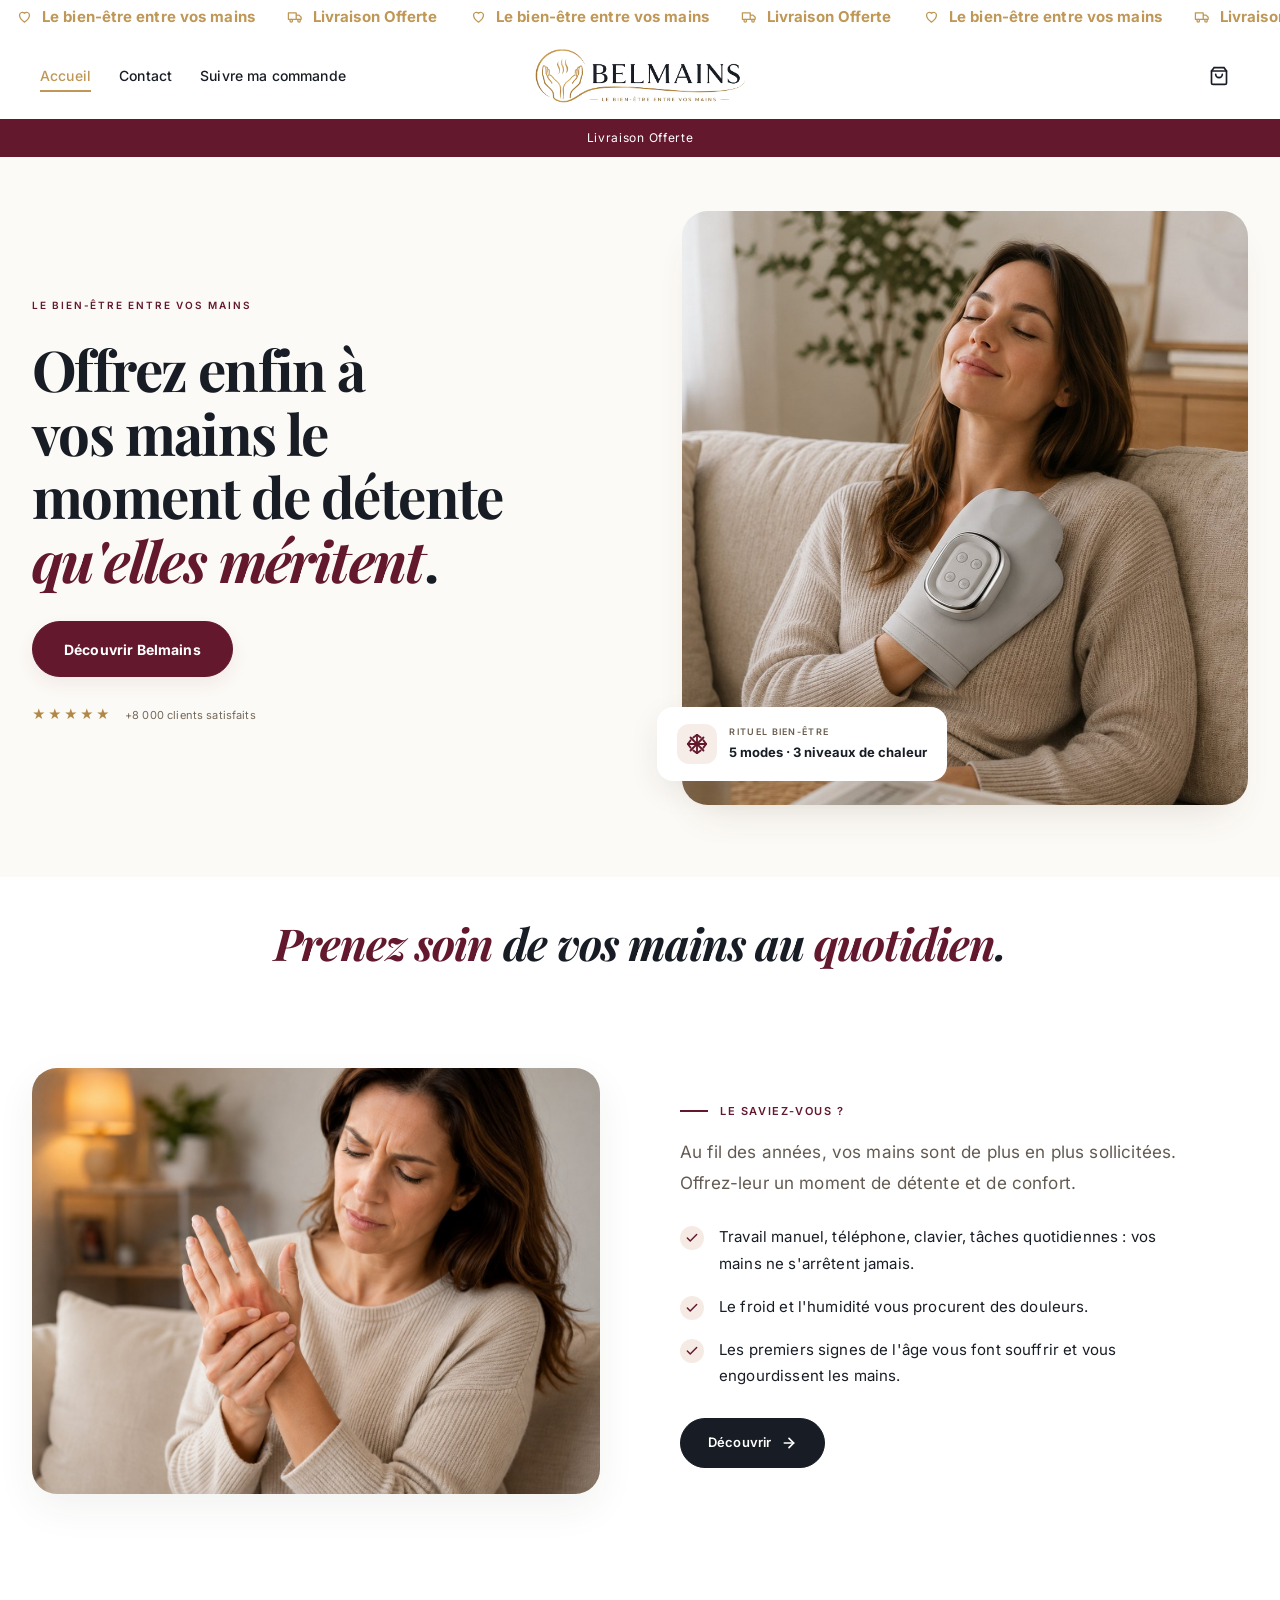
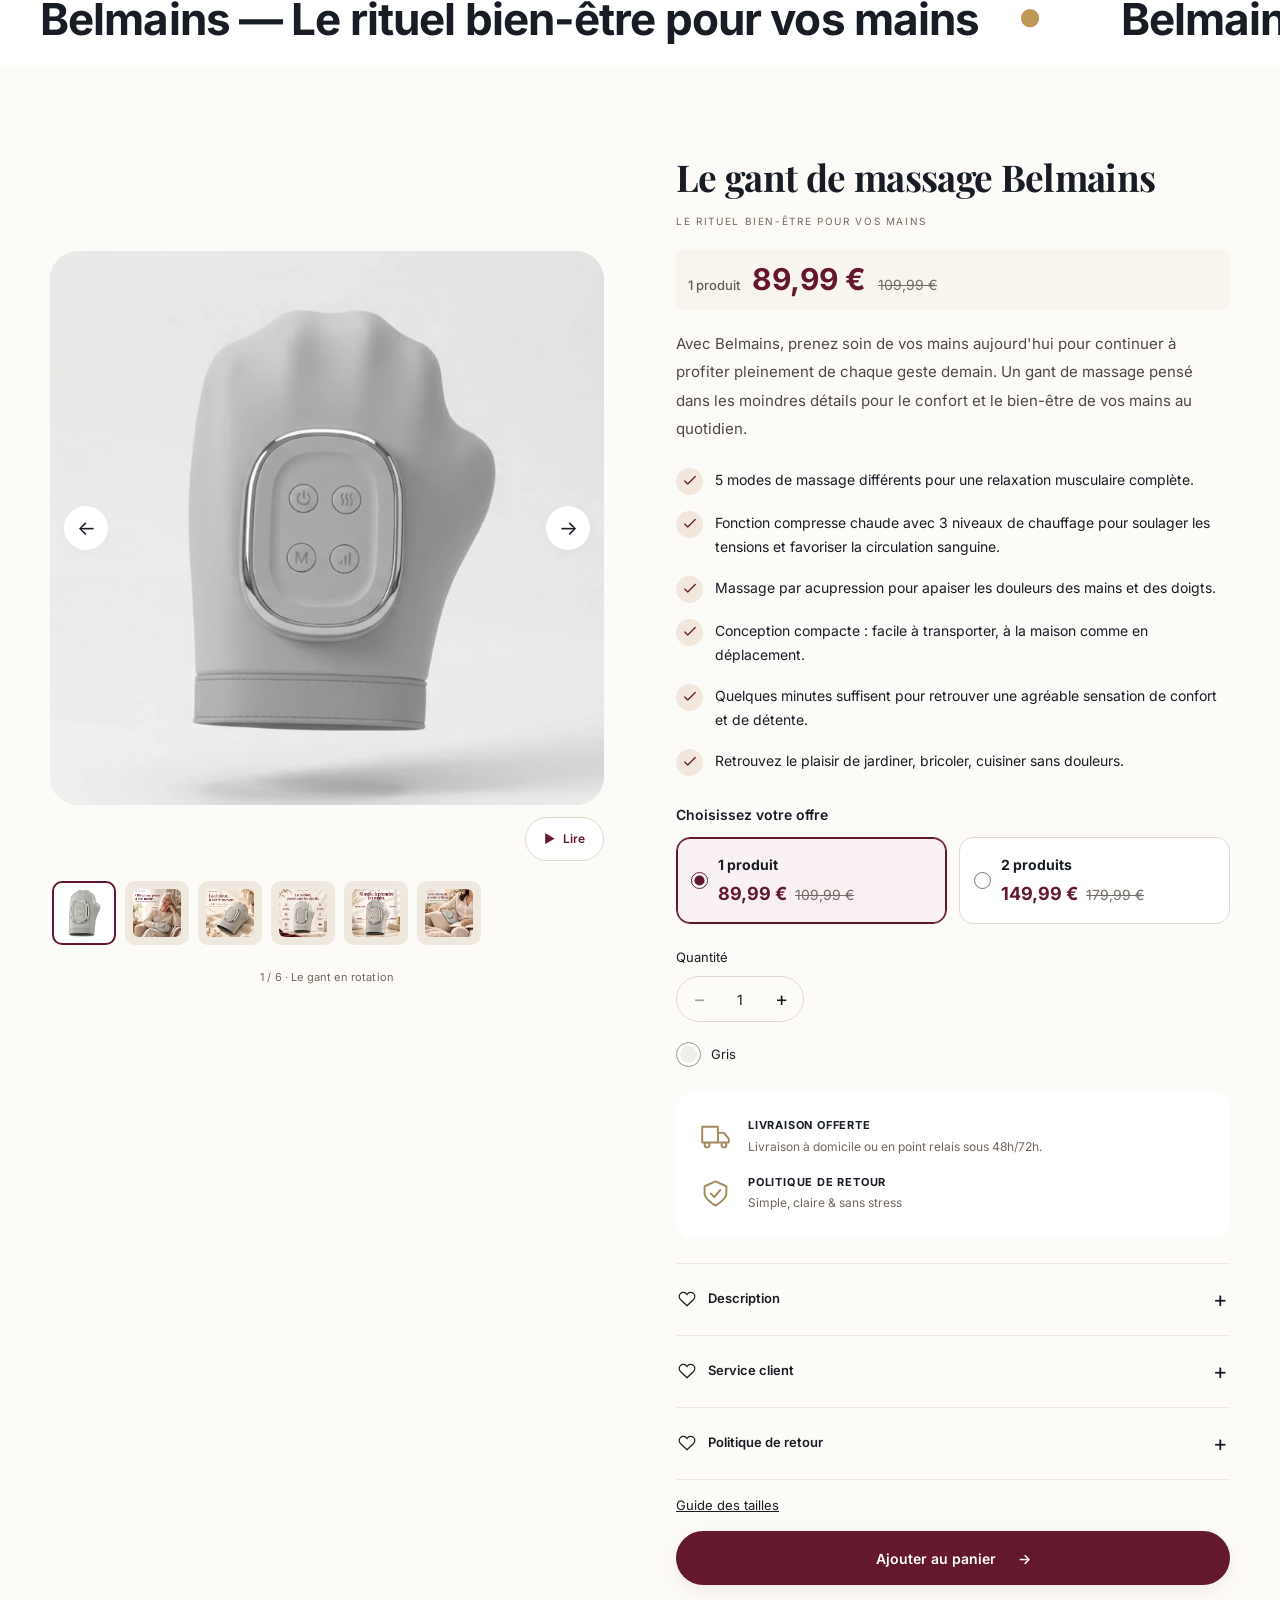
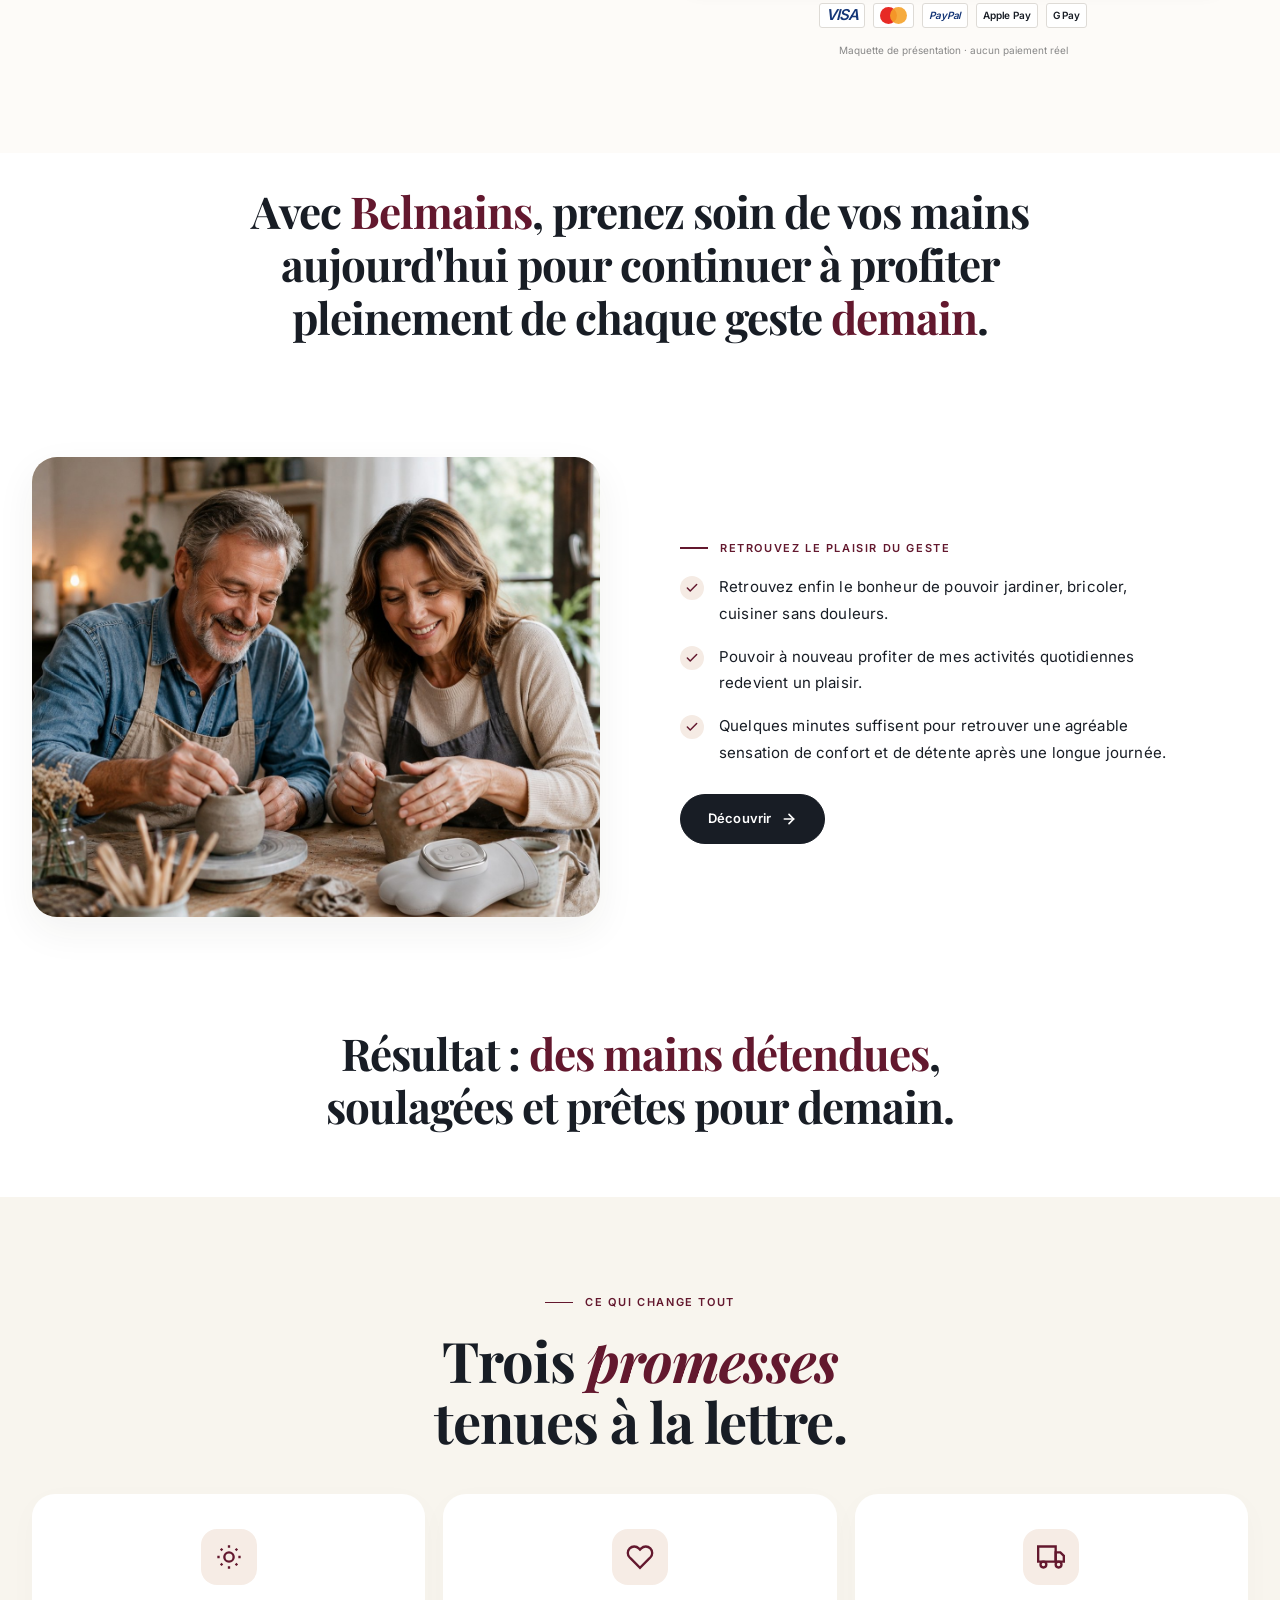
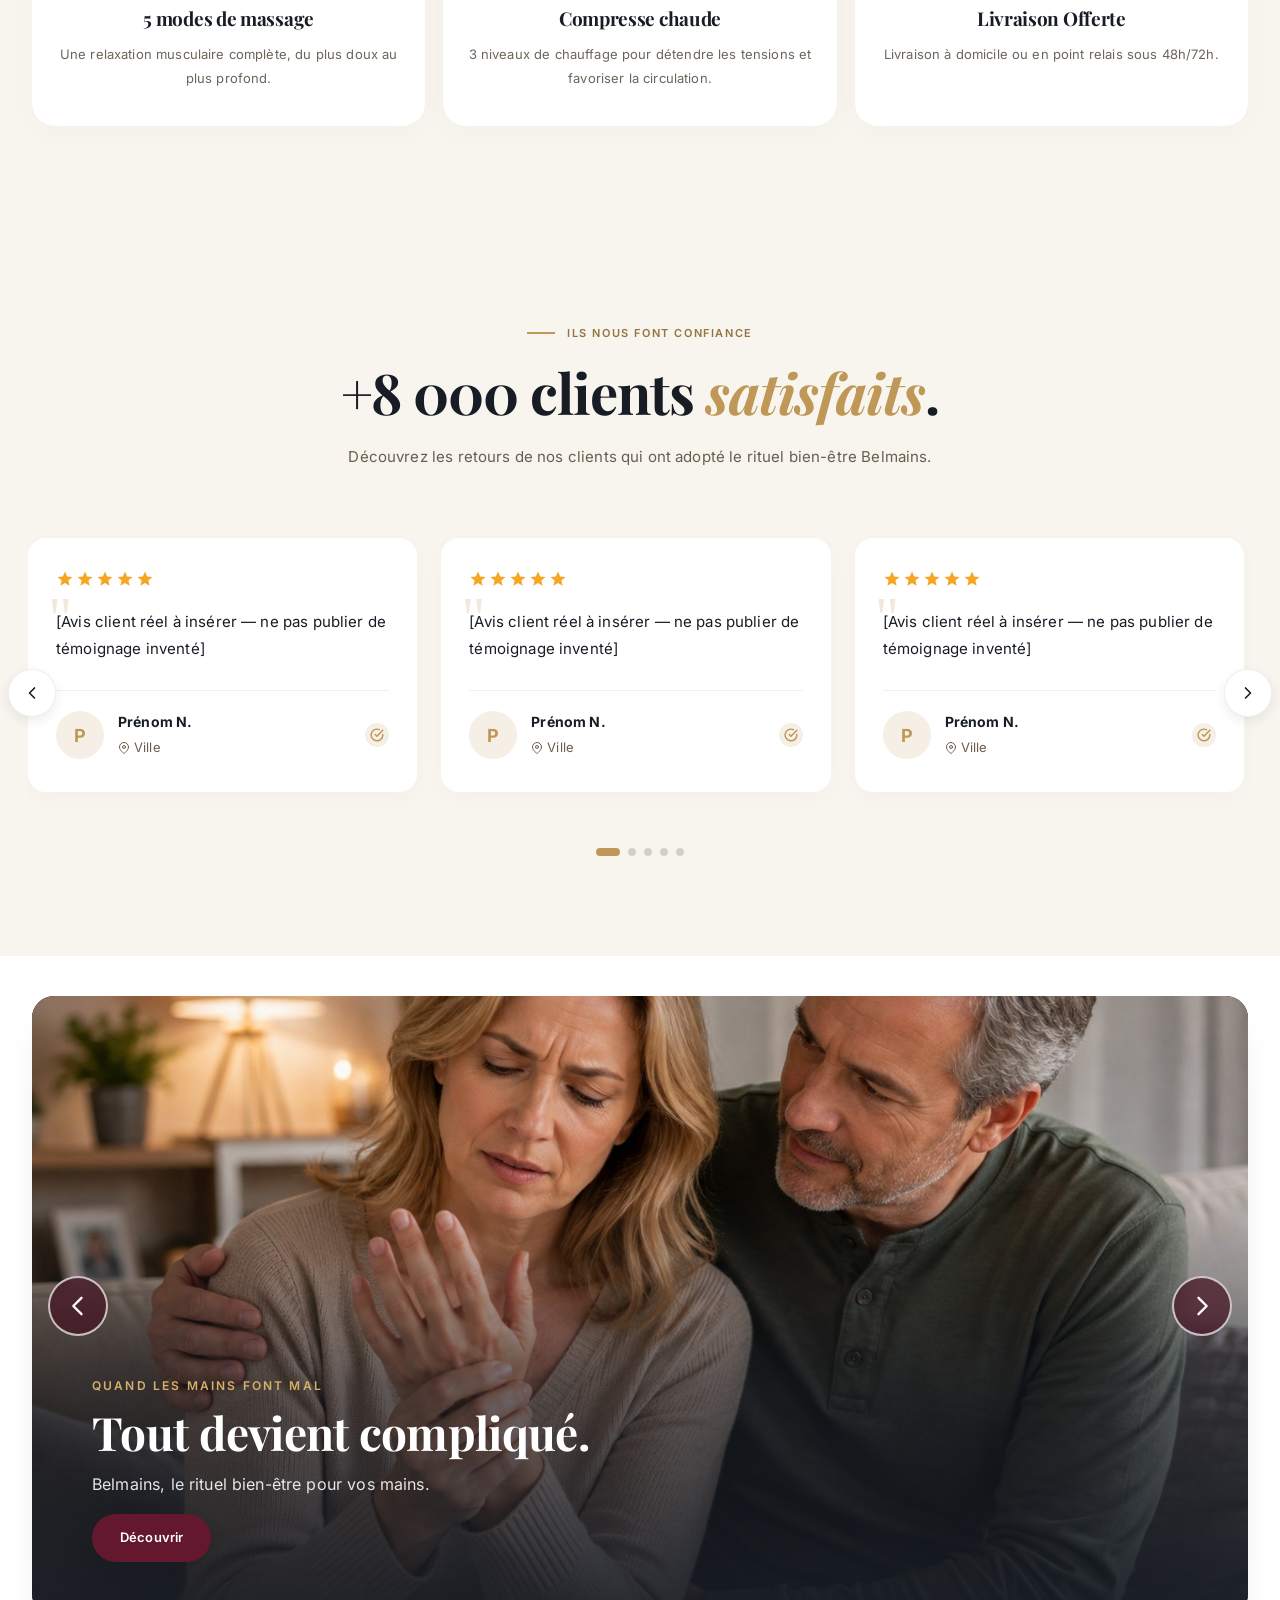
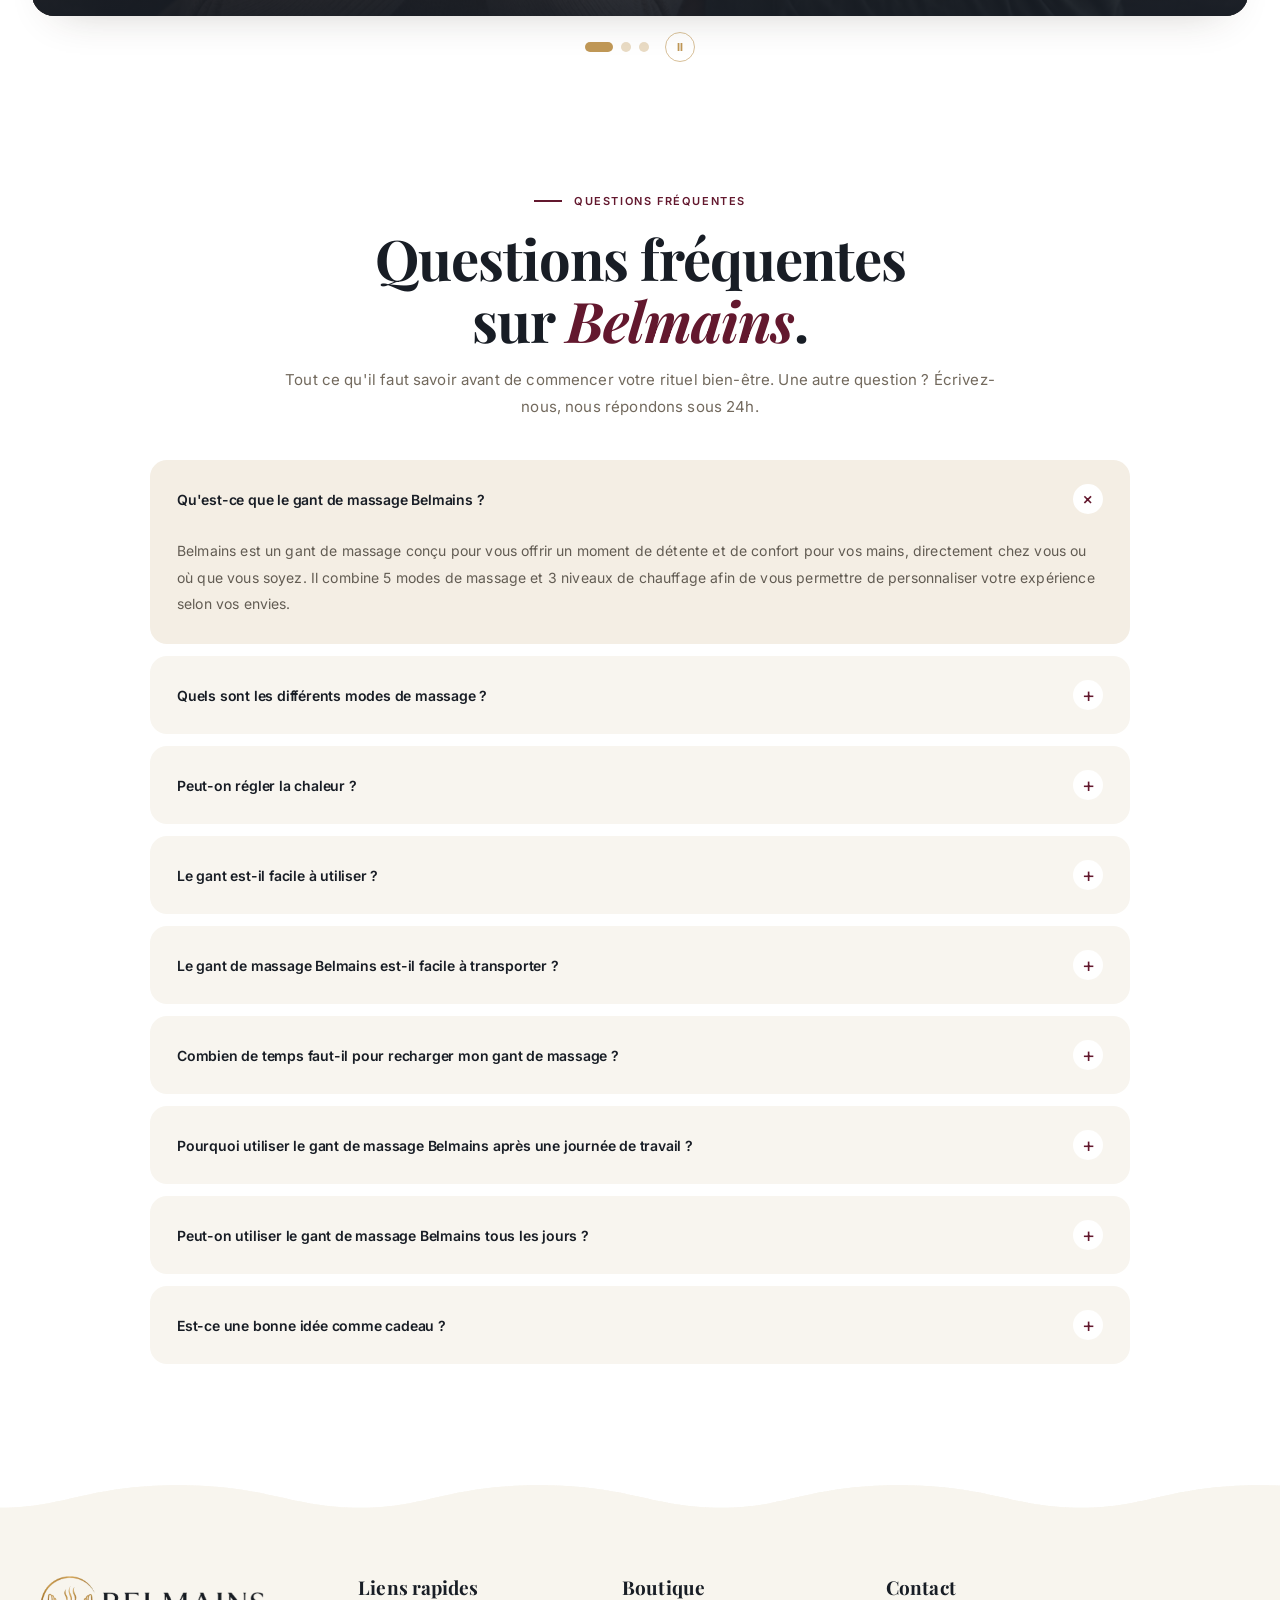
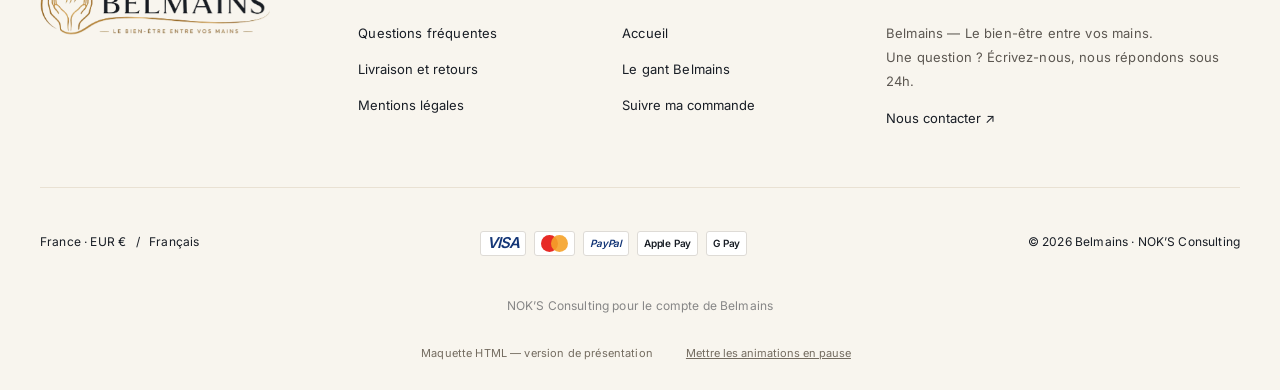
==== commit b7d12f36: "Label glove finish as grey on product and cart" ====
--- a/site/index.html
+++ b/site/index.html
@@ -311,7 +311,7 @@
  <label class="product-offer"><input type="radio" name="product-offer" value="1" checked><span><b>1 produit</b><span class="offer-prices"><strong>89,99 €</strong><span class="visually-hidden">au lieu de</span><del>109,99 €</del></span></span></label>
  <label class="product-offer"><input type="radio" name="product-offer" value="2"><span><b>2 produits</b><span class="offer-prices"><strong>149,99 €</strong><span class="visually-hidden">au lieu de</span><del>179,99 €</del></span></span></label>
  </fieldset>
- <div class="quantity-row"><label for="product-quantity">Quantité</label><div class="quantity"><button data-qty="minus" aria-label="Diminuer la quantité">−</button><input id="product-quantity" type="number" value="1" min="1" max="10" inputmode="numeric"><button data-qty="plus" aria-label="Augmenter la quantité">+</button></div></div><p class="product-finish"><span></span>Blanc</p>
+ <div class="quantity-row"><label for="product-quantity">Quantité</label><div class="quantity"><button data-qty="minus" aria-label="Diminuer la quantité">−</button><input id="product-quantity" type="number" value="1" min="1" max="10" inputmode="numeric"><button data-qty="plus" aria-label="Augmenter la quantité">+</button></div></div><p class="product-finish"><span></span>Gris</p>
  <div class="reassurance-list"><div><svg class="ui-icon" viewBox="0 0 24 24" fill="none" stroke="currentColor" stroke-width="1.6" stroke-linecap="round" stroke-linejoin="round" aria-hidden="true"><path d="M1 4h13v13H1zM14 9h5l4 5v3h-9M5 17a2 2 0 1 0 0 4 2 2 0 0 0 0-4M19 17a2 2 0 1 0 0 4 2 2 0 0 0 0-4"/></svg><p><strong>Livraison Offerte</strong><span>Livraison à domicile ou en point relais sous 48h/72h.</span></p></div><div><svg class="ui-icon" viewBox="0 0 24 24" fill="none" stroke="currentColor" stroke-width="1.6" stroke-linecap="round" stroke-linejoin="round" aria-hidden="true"><path d="m12 2 9 4v6c0 5-9 10-9 10S3 17 3 12V6l9-4Z"/><path d="m8 12 3 3 5-6"/></svg><p><strong>Politique de retour</strong><span>Simple, claire & sans stress</span></p></div></div>
  <div class="product-accordions"><details><summary><svg class="ui-icon" viewBox="0 0 24 24" fill="none" stroke="currentColor" stroke-width="1.6" stroke-linecap="round" stroke-linejoin="round" aria-hidden="true"><path d="M20.8 4.8a5.5 5.5 0 0 0-7.8 0L12 6l-1-1.2a5.5 5.5 0 0 0-7.8 7.8L12 21l8.8-8.4a5.5 5.5 0 0 0 0-7.8Z"/></svg>Description<span>+</span></summary><div><p>Le gant de massage Belmains : le rituel bien-être pour vos mains.</p><p>Au fil des années, vos mains sont de plus en plus sollicitées : travail manuel, téléphone, clavier, tâches quotidiennes. Le froid, l'humidité et les premiers signes de l'âge finissent par les faire souffrir.</p><p>Belmains combine 5 modes de massage, une fonction compresse chaude à 3 niveaux et un massage par acupression pour apaiser les tensions des mains et des doigts. Compact, rechargeable en 15 minutes et facile à transporter, il s'utilise à la maison, au bureau ou en voyage.</p></div></details><details><summary><svg class="ui-icon" viewBox="0 0 24 24" fill="none" stroke="currentColor" stroke-width="1.6" stroke-linecap="round" stroke-linejoin="round" aria-hidden="true"><path d="M20.8 4.8a5.5 5.5 0 0 0-7.8 0L12 6l-1-1.2a5.5 5.5 0 0 0-7.8 7.8L12 21l8.8-8.4a5.5 5.5 0 0 0 0-7.8Z"/></svg>Service client<span>+</span></summary><div><p>Service client basé en France, rapide et facilement accessible.</p></div></details><details><summary><svg class="ui-icon" viewBox="0 0 24 24" fill="none" stroke="currentColor" stroke-width="1.6" stroke-linecap="round" stroke-linejoin="round" aria-hidden="true"><path d="M20.8 4.8a5.5 5.5 0 0 0-7.8 0L12 6l-1-1.2a5.5 5.5 0 0 0-7.8 7.8L12 21l8.8-8.4a5.5 5.5 0 0 0 0-7.8Z"/></svg>Politique de retour<span>+</span></summary><div><p>Pour toute demande de retour, contactez notre service client afin de connaître les modalités.</p></div></details></div><button class="size-guide" data-info="sizes">Guide des tailles</button><button class="add-to-cart" id="add-to-cart">Ajouter au panier <span aria-hidden="true">→</span></button><div class="payment-methods" aria-label="Moyens de paiement prévus"><span class="pay-visa">VISA</span><span class="pay-master" aria-label="Mastercard"><i></i><i></i></span><span class="pay-pal">PayPal</span><span>Apple Pay</span><span>G Pay</span></div><p class="demo-purchase-note">Maquette de présentation · aucun paiement réel</p></div></div></section>
 <div id="shopify-section-rich_text_PkAFHE" class="theme-section" data-source-section="rich-text">
@@ -768,7 +768,7 @@
 </div>
 </div>
 
-</div><footer class="mock-footer" id="contact"><div class="footer-grid"><a href="#accueil" class="footer-logo"><img src="assets/belmains-logo.png" alt="Belmains — Le bien-être entre vos mains" width="719" height="183" loading="lazy"></a><div><h2>Liens rapides</h2><a href="#faq">Questions fréquentes</a><button data-info="delivery">Livraison et retours</button><button data-info="legal">Mentions légales</button></div><div><h2>Boutique</h2><a href="#accueil">Accueil</a><a href="#fiche-produit">Le gant Belmains</a><button data-info="tracking">Suivre ma commande</button></div><div><h2>Contact</h2><p>Belmains — Le bien-être entre vos mains.<br>Une question ? Écrivez-nous, nous répondons sous 24h.</p><button class="contact-button" data-info="contact">Nous contacter ↗</button></div></div><div class="footer-bottom"><span>France · EUR € &nbsp; / &nbsp; Français</span><div class="payment-methods" aria-label="Moyens de paiement prévus"><span class="pay-visa">VISA</span><span class="pay-master" aria-label="Mastercard"><i></i><i></i></span><span class="pay-pal">PayPal</span><span>Apple Pay</span><span>G Pay</span></div><p>© 2026 Belmains · NOK’S Consulting</p></div><p class="footer-credit">NOK’S Consulting pour le compte de Belmains</p><div class="prototype-tools"><span>Maquette HTML — version de présentation</span><button id="motion-toggle" aria-pressed="false">Mettre les animations en pause</button></div></footer><dialog class="cart-dialog" id="cart-dialog" aria-labelledby="cart-title"><div class="dialog-top"><h2 id="cart-title">Votre panier</h2><button data-close aria-label="Fermer le panier">×</button></div><p id="cart-empty">Votre panier est vide.</p><div id="cart-item" hidden><div class="cart-product"><img src="assets/gant-trois-quarts-1100.webp" alt="Gant Belmains" width="1100" height="1100"><div><h3>Le gant Belmains</h3><p>Blanc</p><p>Quantité : <strong id="cart-quantity">1</strong></p><button id="cart-remove">Retirer</button></div></div><div class="cart-adjust"><button data-cart-change="-1" aria-label="Diminuer la quantité dans le panier">−</button><span data-cart-count>1</span><button data-cart-change="1" aria-label="Augmenter la quantité dans le panier">+</button></div><p class="cart-total" aria-live="polite">Total <span><span class="visually-hidden">Ancien prix</span><del id="cart-compare-price">109,99 €</del> <strong id="cart-total-price">89,99 €</strong></span></p><p class="cart-delivery">Livraison Offerte · À domicile ou en point relais sous 48h/72h.</p><button class="add-to-cart" id="checkout-demo">Passer commande →</button><p id="checkout-feedback" role="status" hidden>Le parcours de commande sera relié à la future boutique WordPress. Aucun paiement n’est effectué dans cette maquette.</p></div><p class="dialog-note">Aperçu du panier · commande simulée</p><button class="continue-button" data-close>Continuer la visite</button></dialog><dialog class="info-dialog" id="info-dialog" aria-labelledby="info-title"><div class="dialog-top"><h2 id="info-title"></h2><button data-close aria-label="Fermer">×</button></div><div id="info-content"></div></dialog><dialog id="gallery-dialog" class="gallery-dialog" aria-labelledby="gallery-dialog-title">
+</div><footer class="mock-footer" id="contact"><div class="footer-grid"><a href="#accueil" class="footer-logo"><img src="assets/belmains-logo.png" alt="Belmains — Le bien-être entre vos mains" width="719" height="183" loading="lazy"></a><div><h2>Liens rapides</h2><a href="#faq">Questions fréquentes</a><button data-info="delivery">Livraison et retours</button><button data-info="legal">Mentions légales</button></div><div><h2>Boutique</h2><a href="#accueil">Accueil</a><a href="#fiche-produit">Le gant Belmains</a><button data-info="tracking">Suivre ma commande</button></div><div><h2>Contact</h2><p>Belmains — Le bien-être entre vos mains.<br>Une question ? Écrivez-nous, nous répondons sous 24h.</p><button class="contact-button" data-info="contact">Nous contacter ↗</button></div></div><div class="footer-bottom"><span>France · EUR € &nbsp; / &nbsp; Français</span><div class="payment-methods" aria-label="Moyens de paiement prévus"><span class="pay-visa">VISA</span><span class="pay-master" aria-label="Mastercard"><i></i><i></i></span><span class="pay-pal">PayPal</span><span>Apple Pay</span><span>G Pay</span></div><p>© 2026 Belmains · NOK’S Consulting</p></div><p class="footer-credit">NOK’S Consulting pour le compte de Belmains</p><div class="prototype-tools"><span>Maquette HTML — version de présentation</span><button id="motion-toggle" aria-pressed="false">Mettre les animations en pause</button></div></footer><dialog class="cart-dialog" id="cart-dialog" aria-labelledby="cart-title"><div class="dialog-top"><h2 id="cart-title">Votre panier</h2><button data-close aria-label="Fermer le panier">×</button></div><p id="cart-empty">Votre panier est vide.</p><div id="cart-item" hidden><div class="cart-product"><img src="assets/gant-trois-quarts-1100.webp" alt="Gant Belmains" width="1100" height="1100"><div><h3>Le gant Belmains</h3><p>Gris</p><p>Quantité : <strong id="cart-quantity">1</strong></p><button id="cart-remove">Retirer</button></div></div><div class="cart-adjust"><button data-cart-change="-1" aria-label="Diminuer la quantité dans le panier">−</button><span data-cart-count>1</span><button data-cart-change="1" aria-label="Augmenter la quantité dans le panier">+</button></div><p class="cart-total" aria-live="polite">Total <span><span class="visually-hidden">Ancien prix</span><del id="cart-compare-price">109,99 €</del> <strong id="cart-total-price">89,99 €</strong></span></p><p class="cart-delivery">Livraison Offerte · À domicile ou en point relais sous 48h/72h.</p><button class="add-to-cart" id="checkout-demo">Passer commande →</button><p id="checkout-feedback" role="status" hidden>Le parcours de commande sera relié à la future boutique WordPress. Aucun paiement n’est effectué dans cette maquette.</p></div><p class="dialog-note">Aperçu du panier · commande simulée</p><button class="continue-button" data-close>Continuer la visite</button></dialog><dialog class="info-dialog" id="info-dialog" aria-labelledby="info-title"><div class="dialog-top"><h2 id="info-title"></h2><button data-close aria-label="Fermer">×</button></div><div id="info-content"></div></dialog><dialog id="gallery-dialog" class="gallery-dialog" aria-labelledby="gallery-dialog-title">
  <div class="dialog-top"><h2 id="gallery-dialog-title">Le gant Belmains en détail</h2><button data-close aria-label="Fermer l’image agrandie">×</button></div>
  <p id="gallery-dialog-caption"></p>
  <div class="gallery-zoom-scroll"><button id="gallery-zoom-toggle" type="button" aria-label="Zoomer sur l’image"><img id="gallery-dialog-image" alt="" width="1254" height="1254"></button></div>
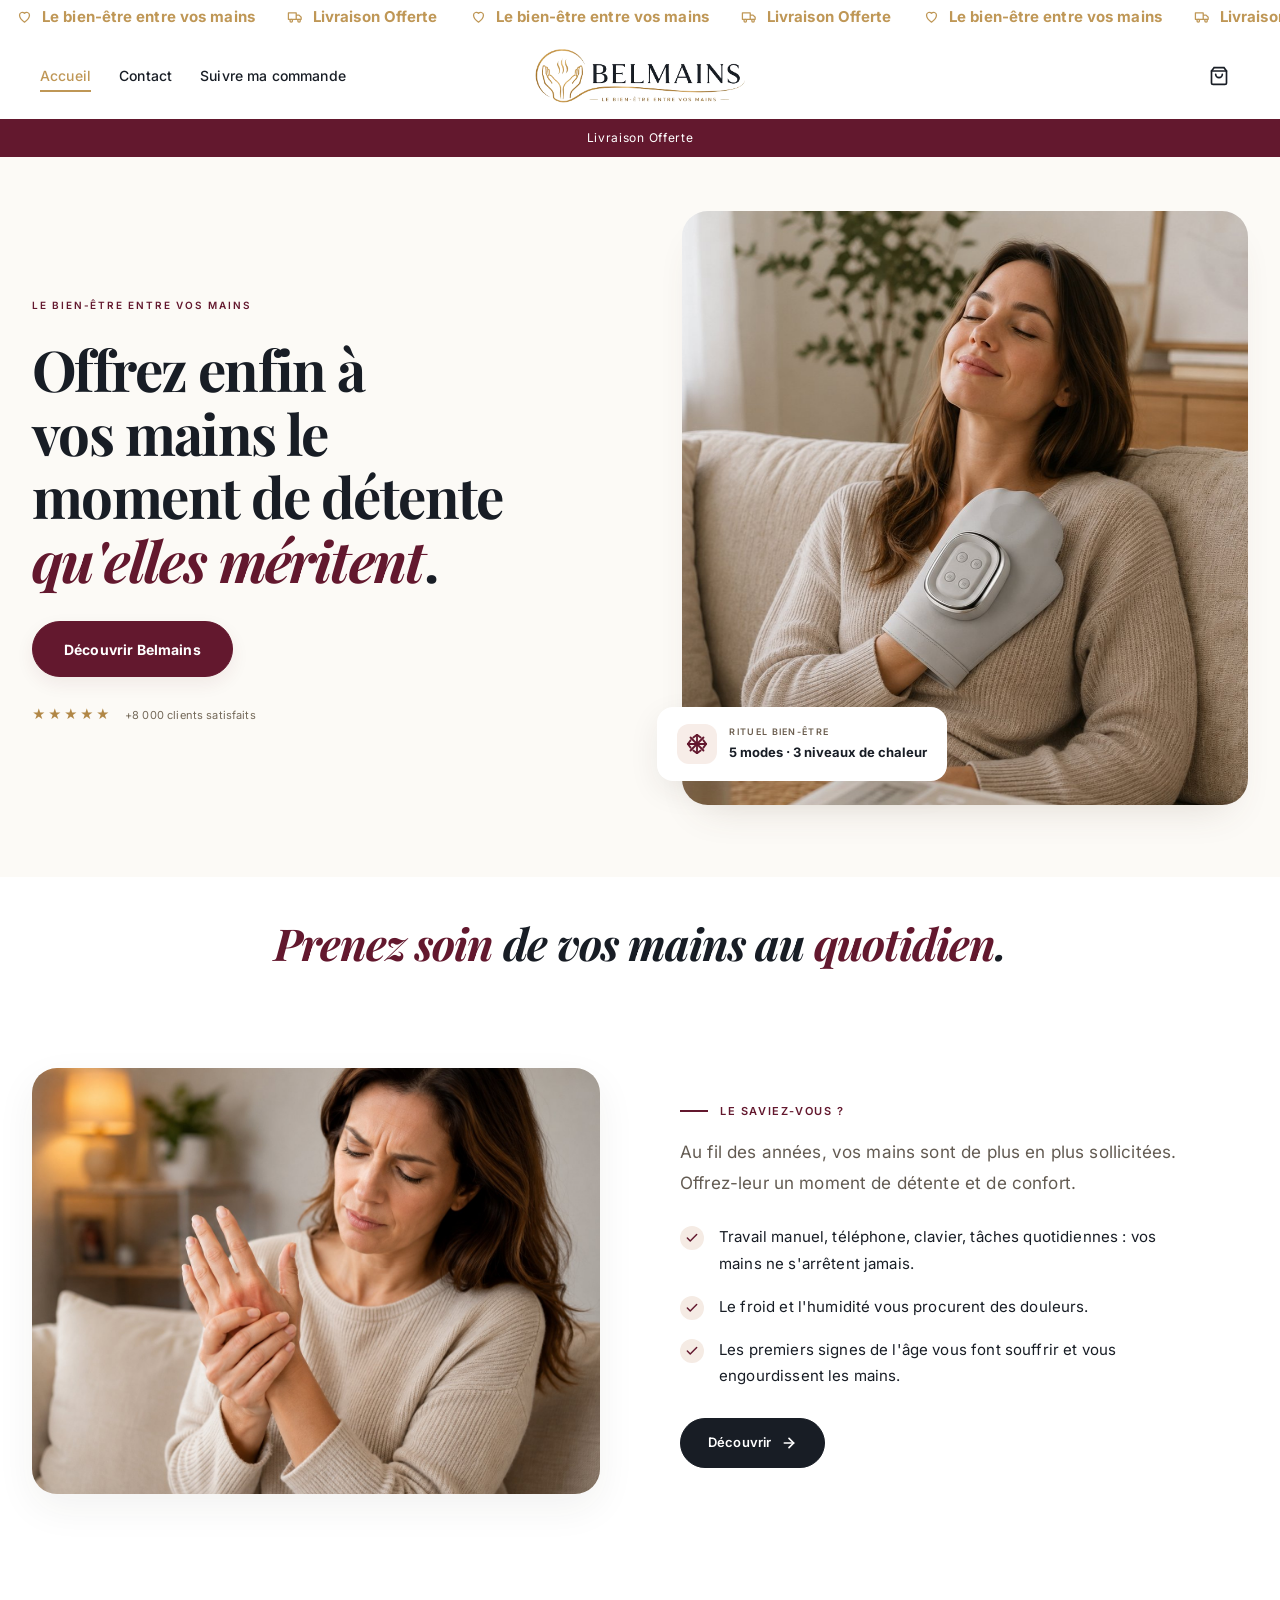
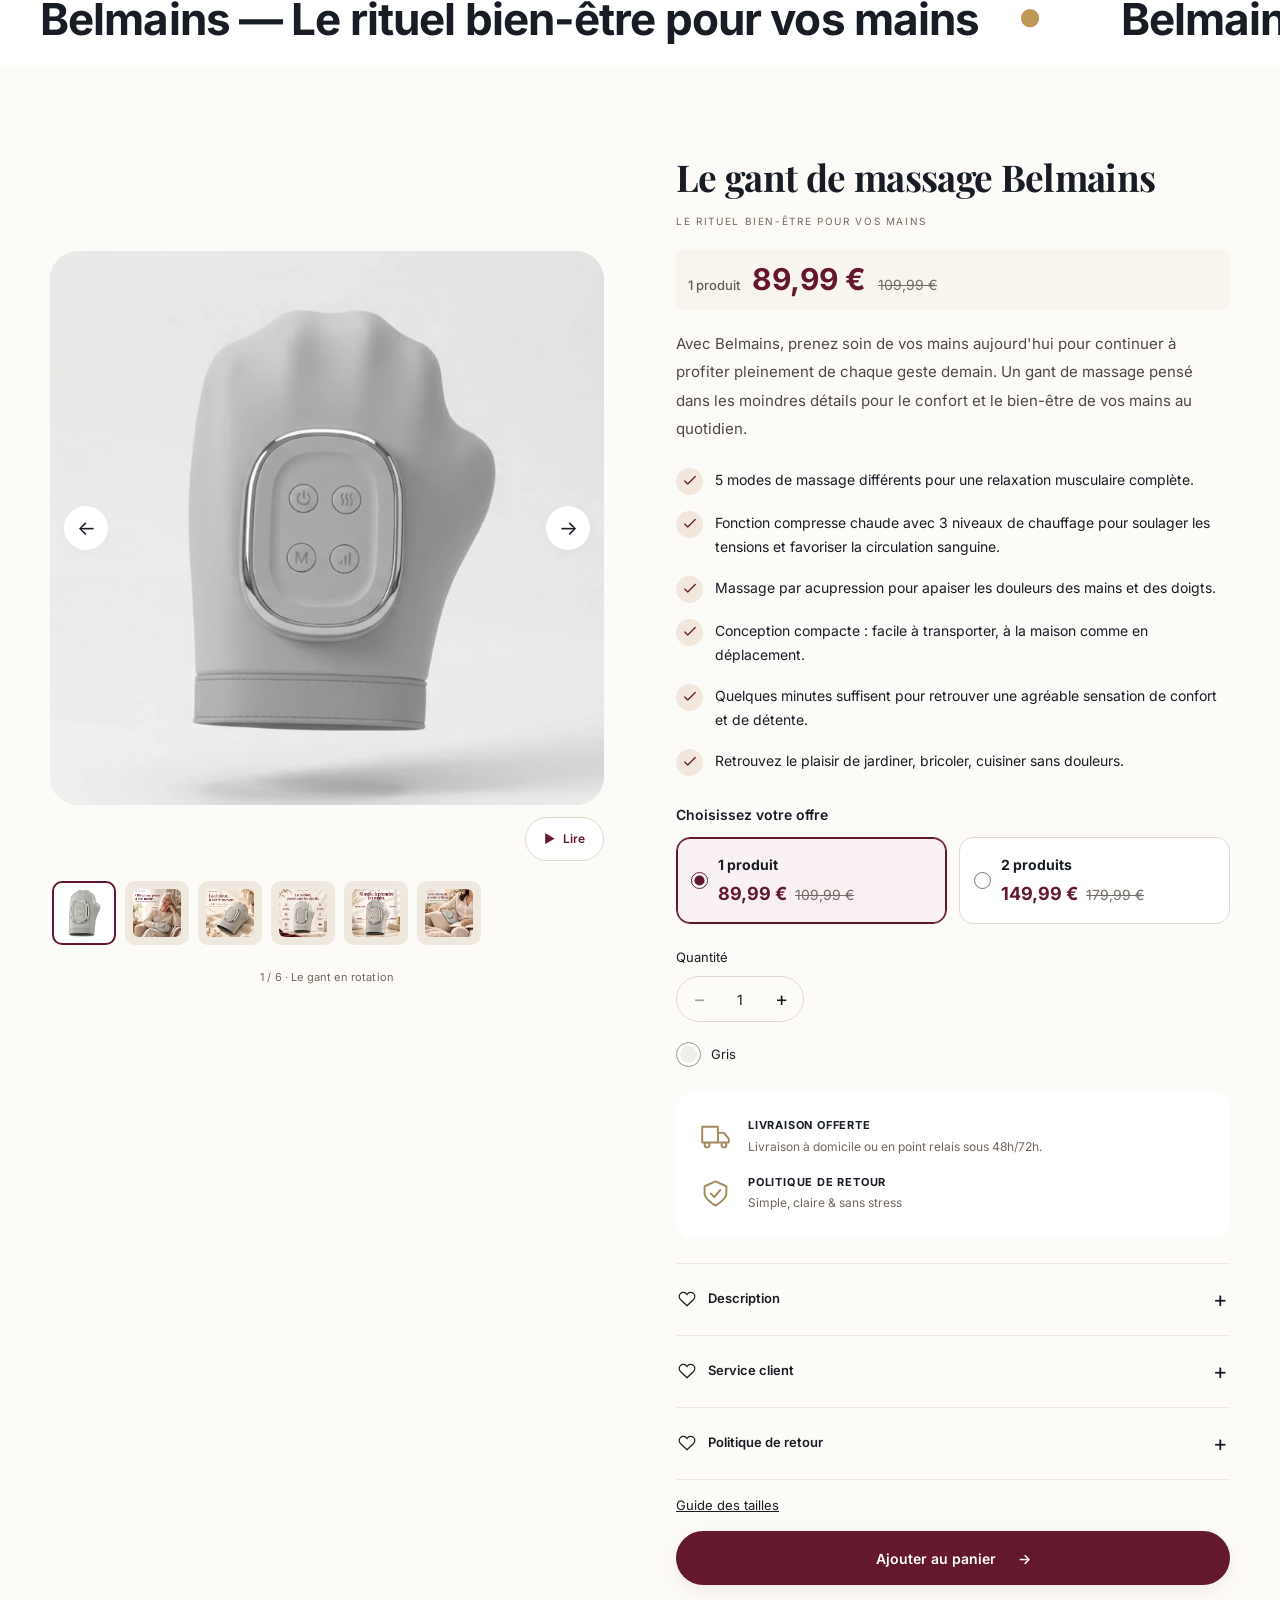
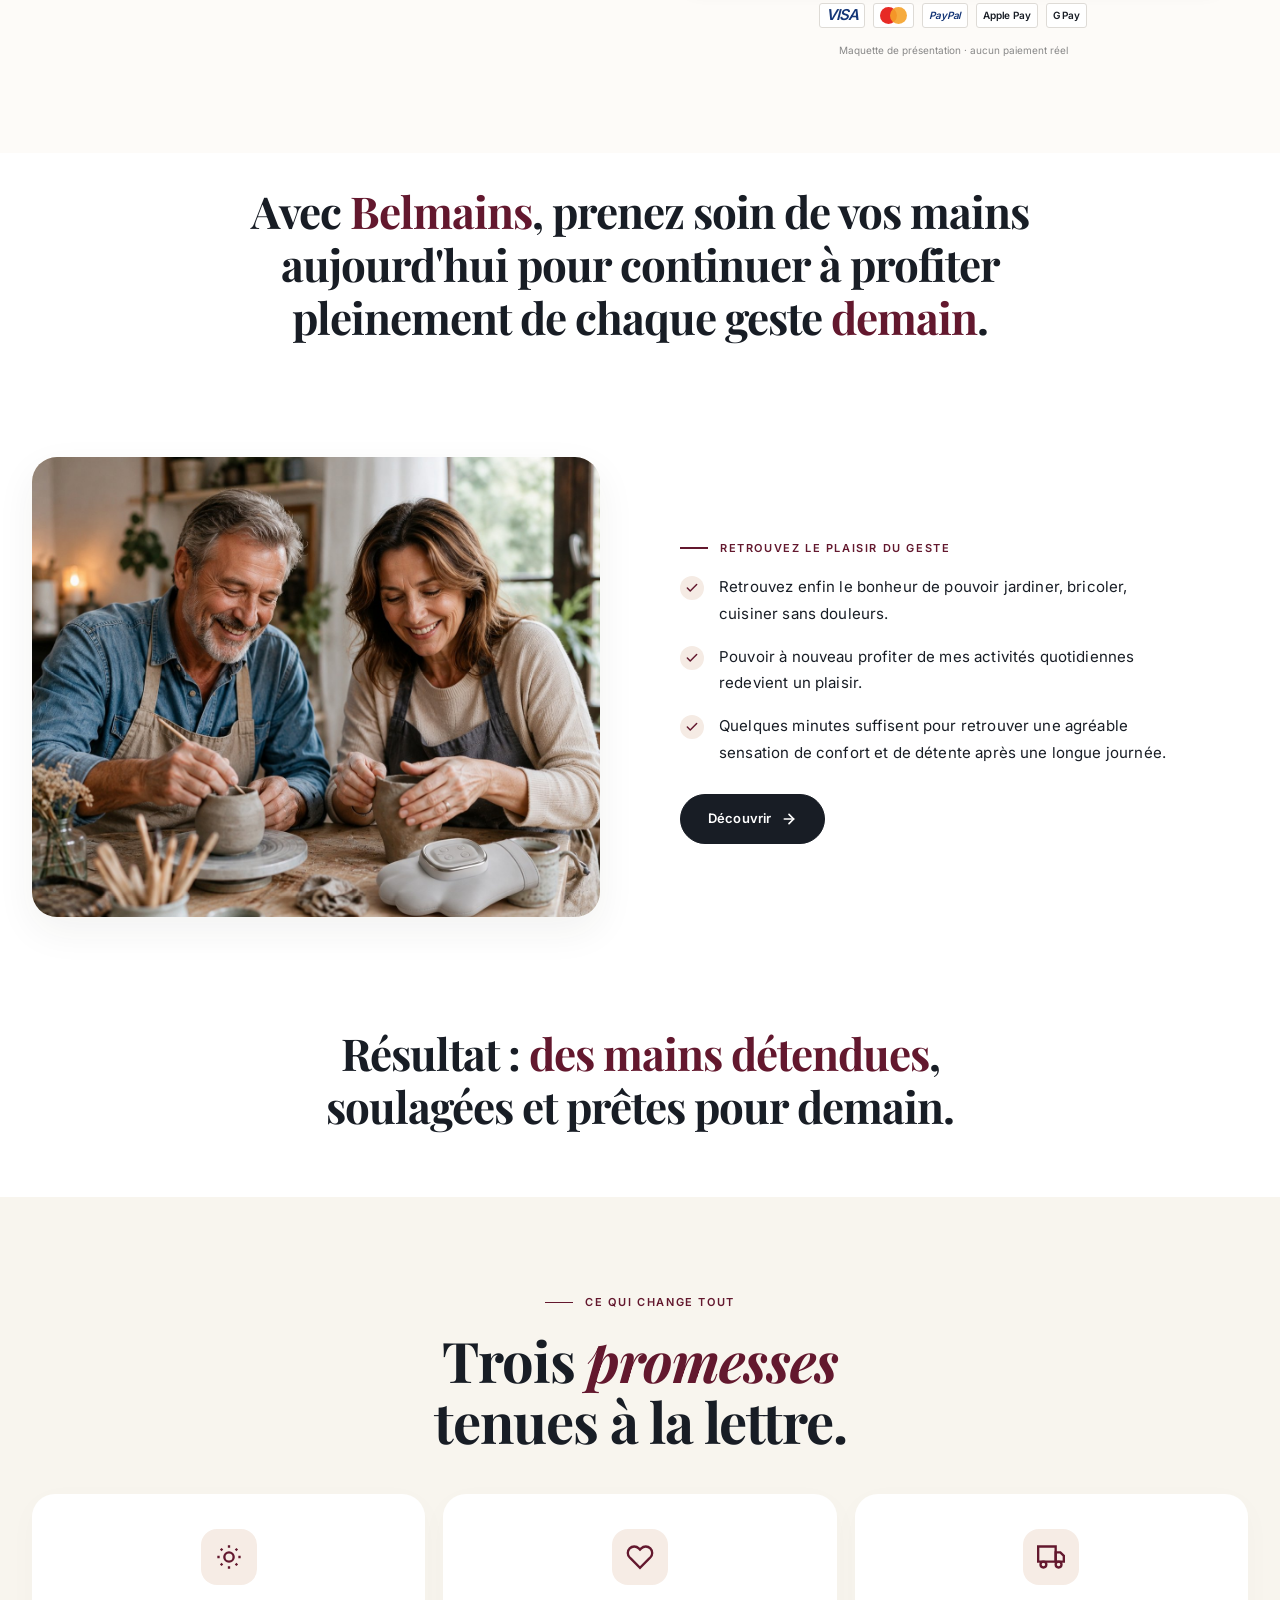
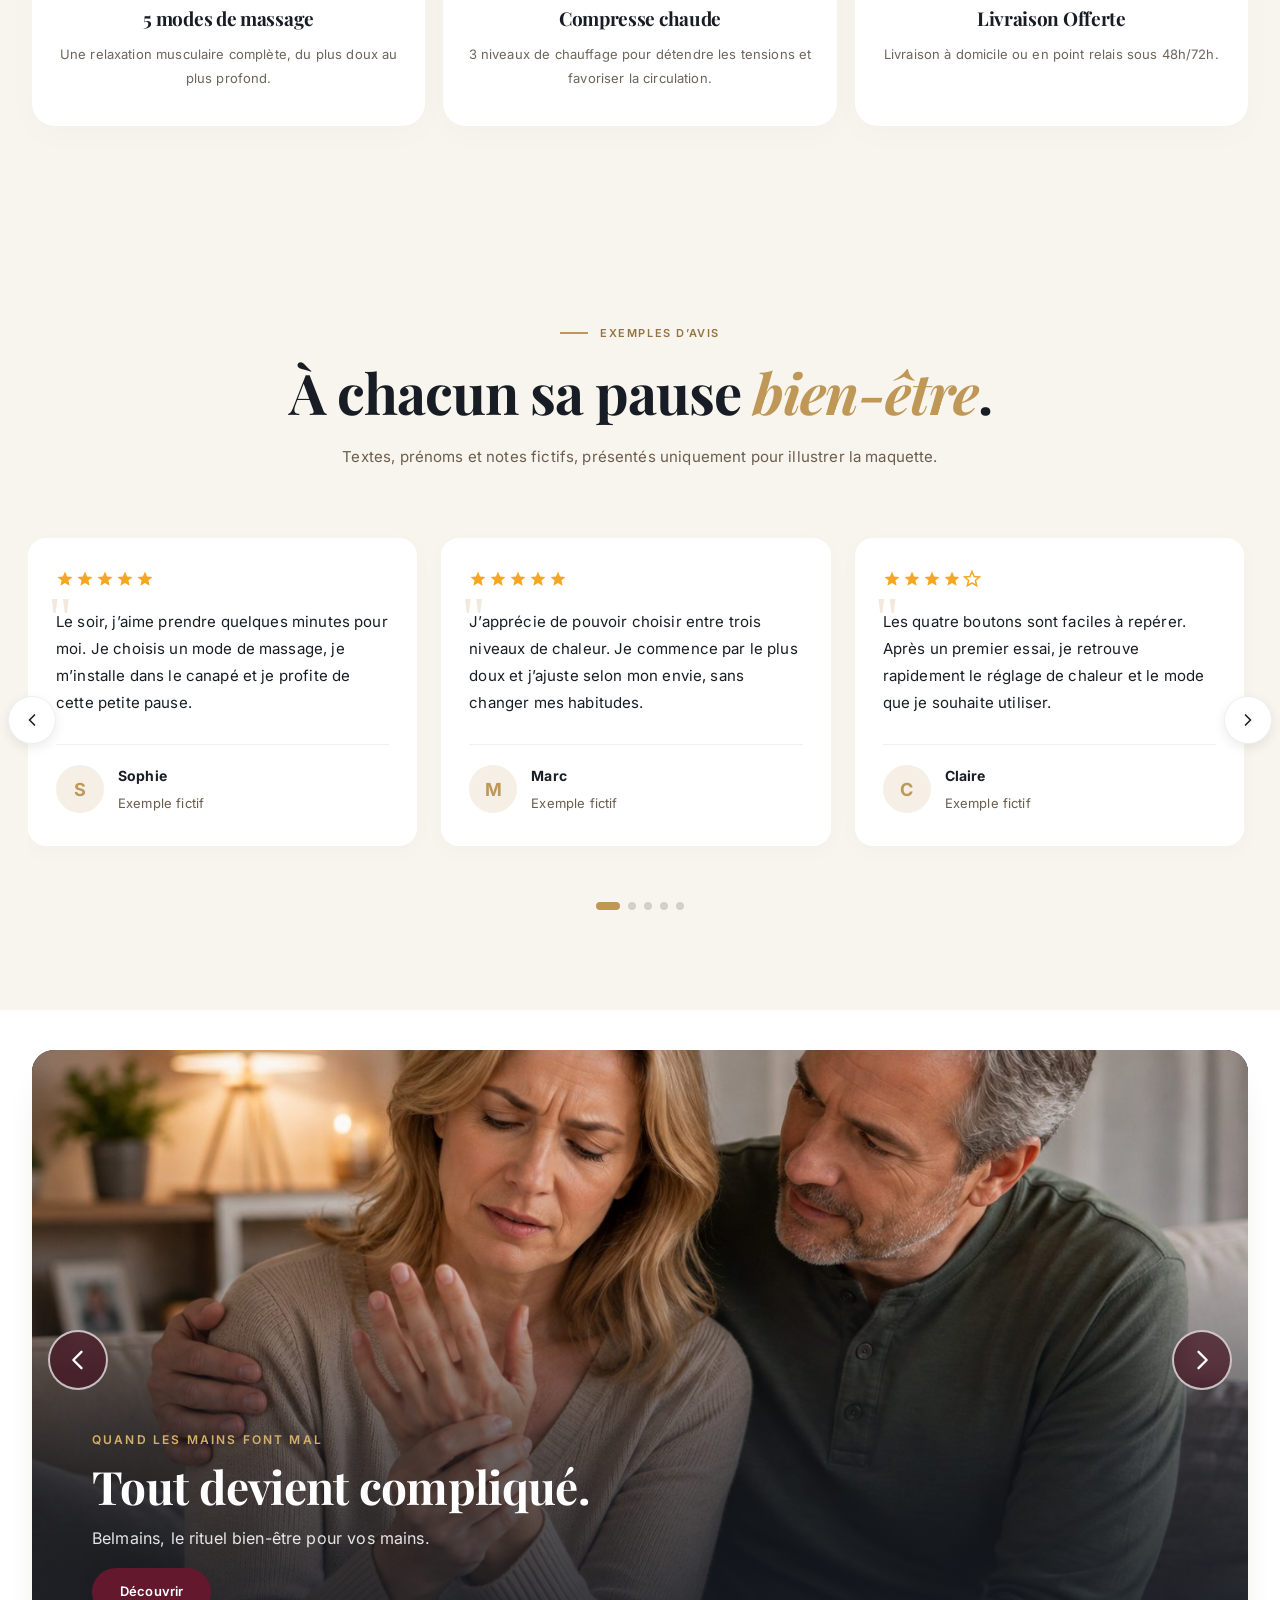
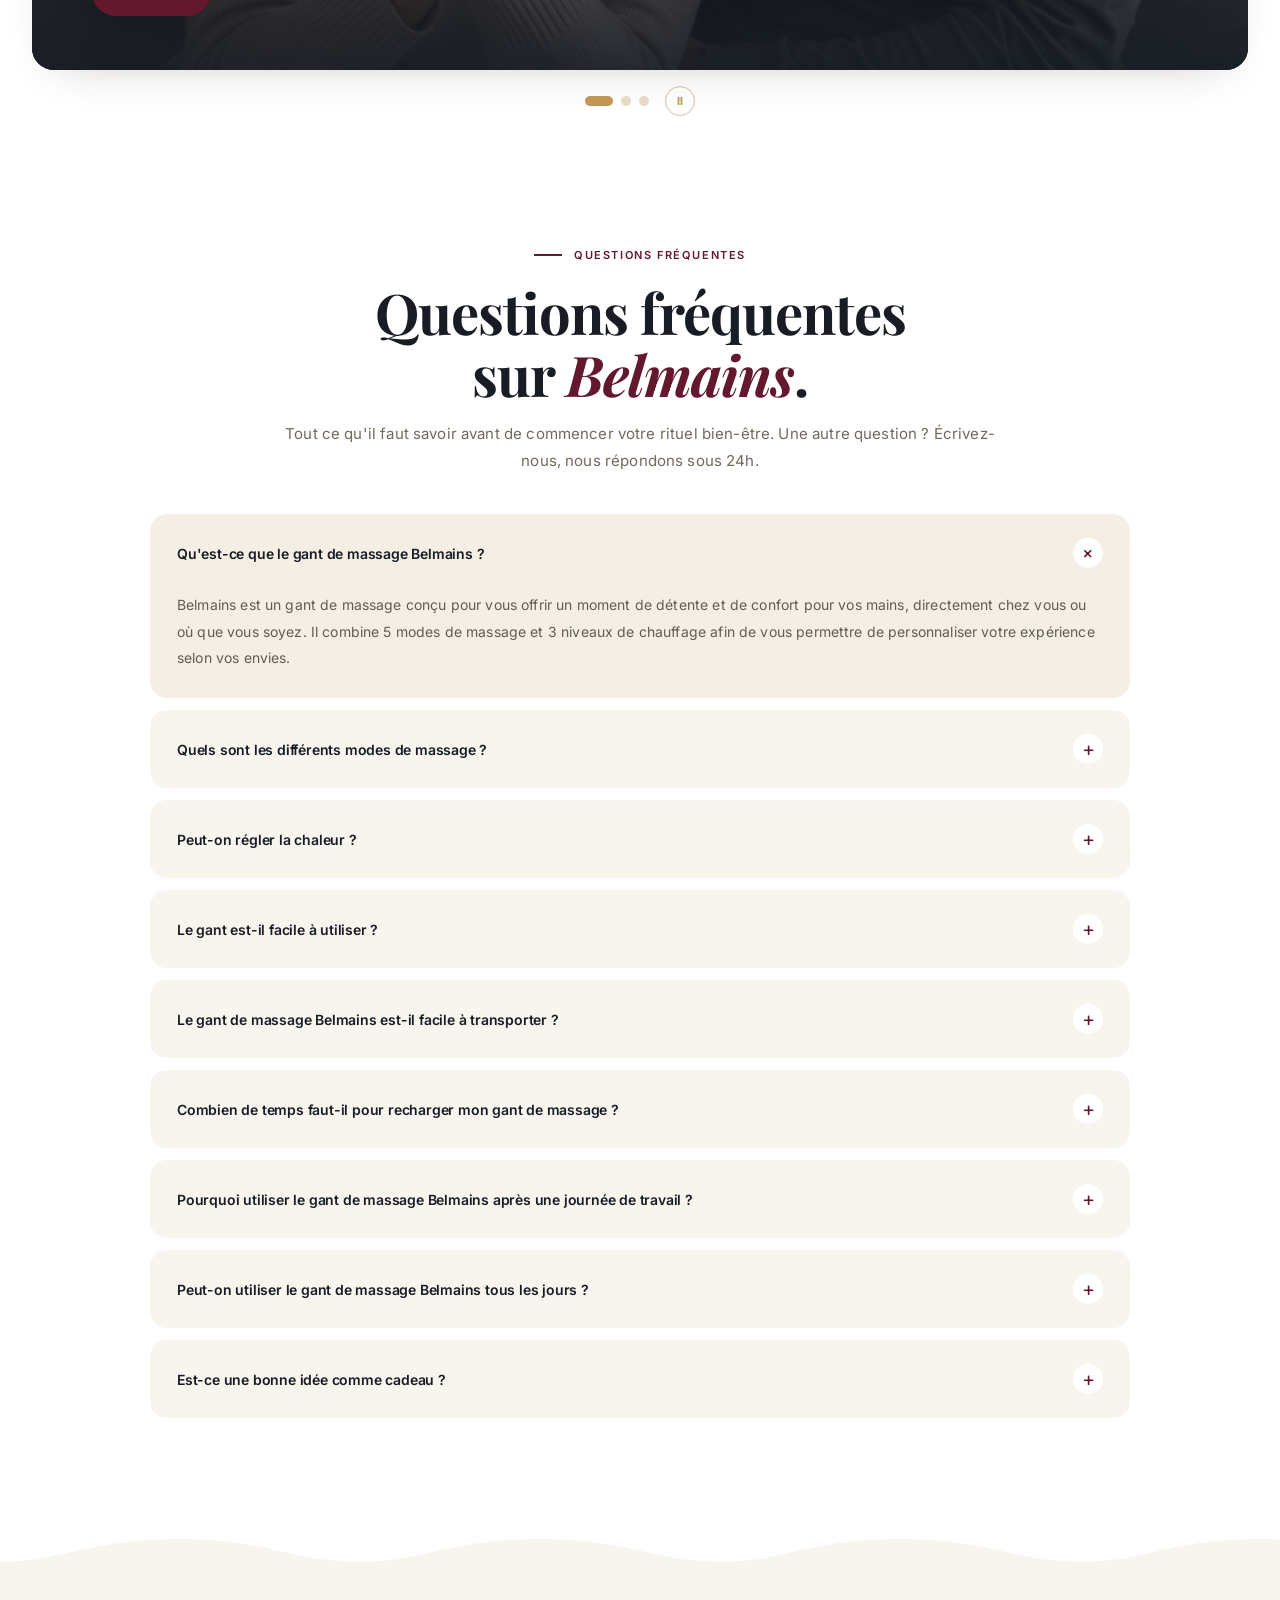
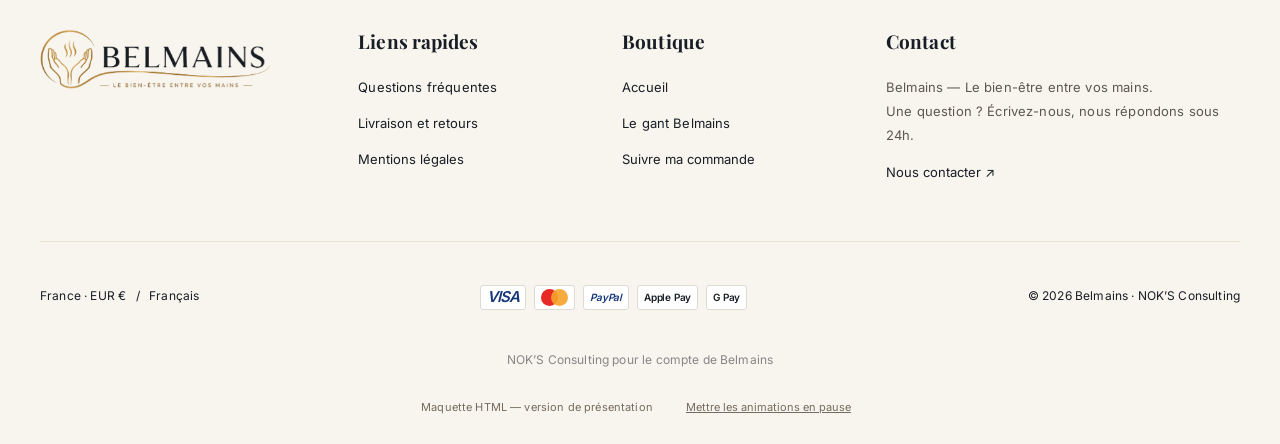
==== commit e46b7a0c: "Add clearly labelled fictional reviews for prototype" ====
--- a/site/index.html
+++ b/site/index.html
@@ -440,7 +440,7 @@
 
 </div>
 
-<div id="shopify-section-testimonial_custom_JztQEh" class="theme-section" data-source-section="testimonial-custom"><section
+<div id="shopify-section-testimonial_custom_JztQEh" class="theme-section" data-source-section="testimonial-custom"><section id="avis" aria-label="Exemples d’avis fictifs"
   class="kd-testimonials-testimonial_custom_JztQEh"
   style="
     --bg: #f8f5ee;
@@ -451,91 +451,46 @@
   "
 >
   <div class="kd-testimonials-inner-testimonial_custom_JztQEh"><div class="kd-testimonials-header-testimonial_custom_JztQEh"><div class="kd-testimonials-eyebrow-testimonial_custom_JztQEh">
-          <span class="kd-testimonials-eyebrow-dash-testimonial_custom_JztQEh"></span>Ils nous font confiance
+          <span class="kd-testimonials-eyebrow-dash-testimonial_custom_JztQEh"></span>Exemples d’avis
         </div><h2 class="kd-testimonials-title-testimonial_custom_JztQEh">
-          +8 000 clients <em>satisfaits</em>.</h2><p class="kd-testimonials-subtitle-testimonial_custom_JztQEh">Découvrez les retours de nos clients qui ont adopté le rituel bien-être Belmains.</p></div><div class="kd-testimonials-carousel-testimonial_custom_JztQEh" data-kd-carousel>
-
-        <div class="kd-testimonials-track-testimonial_custom_JztQEh" data-kd-track><article class="kd-testimonial-card-testimonial_custom_JztQEh" ><div class="kd-testimonial-stars-testimonial_custom_JztQEh" aria-label="5 étoiles sur 5"><svg viewBox="0 0 24 24" fill="currentColor"><path d="M12 17.27 18.18 21l-1.64-7.03L22 9.24l-7.19-.61L12 2 9.19 8.63 2 9.24l5.46 4.73L5.82 21z"/></svg><svg viewBox="0 0 24 24" fill="currentColor"><path d="M12 17.27 18.18 21l-1.64-7.03L22 9.24l-7.19-.61L12 2 9.19 8.63 2 9.24l5.46 4.73L5.82 21z"/></svg><svg viewBox="0 0 24 24" fill="currentColor"><path d="M12 17.27 18.18 21l-1.64-7.03L22 9.24l-7.19-.61L12 2 9.19 8.63 2 9.24l5.46 4.73L5.82 21z"/></svg><svg viewBox="0 0 24 24" fill="currentColor"><path d="M12 17.27 18.18 21l-1.64-7.03L22 9.24l-7.19-.61L12 2 9.19 8.63 2 9.24l5.46 4.73L5.82 21z"/></svg><svg viewBox="0 0 24 24" fill="currentColor"><path d="M12 17.27 18.18 21l-1.64-7.03L22 9.24l-7.19-.61L12 2 9.19 8.63 2 9.24l5.46 4.73L5.82 21z"/></svg></div><blockquote class="kd-testimonial-quote-testimonial_custom_JztQEh">
-                  [Avis client réel à insérer — ne pas publier de témoignage inventé]
-                </blockquote><div class="kd-testimonial-author-testimonial_custom_JztQEh"><div class="kd-testimonial-photo-placeholder-testimonial_custom_JztQEh">
-                    P
-                  </div><div class="kd-testimonial-meta-testimonial_custom_JztQEh"><div class="kd-testimonial-name-testimonial_custom_JztQEh">Prénom N.</div><div class="kd-testimonial-location-testimonial_custom_JztQEh">
-                      <svg viewBox="0 0 24 24" fill="none" stroke="currentColor" stroke-width="2" stroke-linecap="round" stroke-linejoin="round">
-                        <path d="M21 10c0 7-9 13-9 13s-9-6-9-13a9 9 0 0 1 18 0z"/>
-                        <circle cx="12" cy="10" r="3"/>
-                      </svg>
-                      Ville
-                    </div></div><div class="kd-testimonial-verified-testimonial_custom_JztQEh" title="Achat vérifié">
-                    <svg viewBox="0 0 24 24" fill="none" stroke="currentColor" stroke-width="2.5" stroke-linecap="round" stroke-linejoin="round">
-                      <path d="M22 11.08V12a10 10 0 1 1-5.93-9.14"/>
-                      <polyline points="22 4 12 14.01 9 11.01"/>
-                    </svg>
-                  </div></div>
-            </article><article class="kd-testimonial-card-testimonial_custom_JztQEh" ><div class="kd-testimonial-stars-testimonial_custom_JztQEh" aria-label="5 étoiles sur 5"><svg viewBox="0 0 24 24" fill="currentColor"><path d="M12 17.27 18.18 21l-1.64-7.03L22 9.24l-7.19-.61L12 2 9.19 8.63 2 9.24l5.46 4.73L5.82 21z"/></svg><svg viewBox="0 0 24 24" fill="currentColor"><path d="M12 17.27 18.18 21l-1.64-7.03L22 9.24l-7.19-.61L12 2 9.19 8.63 2 9.24l5.46 4.73L5.82 21z"/></svg><svg viewBox="0 0 24 24" fill="currentColor"><path d="M12 17.27 18.18 21l-1.64-7.03L22 9.24l-7.19-.61L12 2 9.19 8.63 2 9.24l5.46 4.73L5.82 21z"/></svg><svg viewBox="0 0 24 24" fill="currentColor"><path d="M12 17.27 18.18 21l-1.64-7.03L22 9.24l-7.19-.61L12 2 9.19 8.63 2 9.24l5.46 4.73L5.82 21z"/></svg><svg viewBox="0 0 24 24" fill="currentColor"><path d="M12 17.27 18.18 21l-1.64-7.03L22 9.24l-7.19-.61L12 2 9.19 8.63 2 9.24l5.46 4.73L5.82 21z"/></svg></div><blockquote class="kd-testimonial-quote-testimonial_custom_JztQEh">
-                  [Avis client réel à insérer — ne pas publier de témoignage inventé]
-                </blockquote><div class="kd-testimonial-author-testimonial_custom_JztQEh"><div class="kd-testimonial-photo-placeholder-testimonial_custom_JztQEh">
-                    P
-                  </div><div class="kd-testimonial-meta-testimonial_custom_JztQEh"><div class="kd-testimonial-name-testimonial_custom_JztQEh">Prénom N.</div><div class="kd-testimonial-location-testimonial_custom_JztQEh">
-                      <svg viewBox="0 0 24 24" fill="none" stroke="currentColor" stroke-width="2" stroke-linecap="round" stroke-linejoin="round">
-                        <path d="M21 10c0 7-9 13-9 13s-9-6-9-13a9 9 0 0 1 18 0z"/>
-                        <circle cx="12" cy="10" r="3"/>
-                      </svg>
-                      Ville
-                    </div></div><div class="kd-testimonial-verified-testimonial_custom_JztQEh" title="Achat vérifié">
-                    <svg viewBox="0 0 24 24" fill="none" stroke="currentColor" stroke-width="2.5" stroke-linecap="round" stroke-linejoin="round">
-                      <path d="M22 11.08V12a10 10 0 1 1-5.93-9.14"/>
-                      <polyline points="22 4 12 14.01 9 11.01"/>
-                    </svg>
-                  </div></div>
-            </article><article class="kd-testimonial-card-testimonial_custom_JztQEh" ><div class="kd-testimonial-stars-testimonial_custom_JztQEh" aria-label="5 étoiles sur 5"><svg viewBox="0 0 24 24" fill="currentColor"><path d="M12 17.27 18.18 21l-1.64-7.03L22 9.24l-7.19-.61L12 2 9.19 8.63 2 9.24l5.46 4.73L5.82 21z"/></svg><svg viewBox="0 0 24 24" fill="currentColor"><path d="M12 17.27 18.18 21l-1.64-7.03L22 9.24l-7.19-.61L12 2 9.19 8.63 2 9.24l5.46 4.73L5.82 21z"/></svg><svg viewBox="0 0 24 24" fill="currentColor"><path d="M12 17.27 18.18 21l-1.64-7.03L22 9.24l-7.19-.61L12 2 9.19 8.63 2 9.24l5.46 4.73L5.82 21z"/></svg><svg viewBox="0 0 24 24" fill="currentColor"><path d="M12 17.27 18.18 21l-1.64-7.03L22 9.24l-7.19-.61L12 2 9.19 8.63 2 9.24l5.46 4.73L5.82 21z"/></svg><svg viewBox="0 0 24 24" fill="currentColor"><path d="M12 17.27 18.18 21l-1.64-7.03L22 9.24l-7.19-.61L12 2 9.19 8.63 2 9.24l5.46 4.73L5.82 21z"/></svg></div><blockquote class="kd-testimonial-quote-testimonial_custom_JztQEh">
-                  [Avis client réel à insérer — ne pas publier de témoignage inventé]
-                </blockquote><div class="kd-testimonial-author-testimonial_custom_JztQEh"><div class="kd-testimonial-photo-placeholder-testimonial_custom_JztQEh">
-                    P
-                  </div><div class="kd-testimonial-meta-testimonial_custom_JztQEh"><div class="kd-testimonial-name-testimonial_custom_JztQEh">Prénom N.</div><div class="kd-testimonial-location-testimonial_custom_JztQEh">
-                      <svg viewBox="0 0 24 24" fill="none" stroke="currentColor" stroke-width="2" stroke-linecap="round" stroke-linejoin="round">
-                        <path d="M21 10c0 7-9 13-9 13s-9-6-9-13a9 9 0 0 1 18 0z"/>
-                        <circle cx="12" cy="10" r="3"/>
-                      </svg>
-                      Ville
-                    </div></div><div class="kd-testimonial-verified-testimonial_custom_JztQEh" title="Achat vérifié">
-                    <svg viewBox="0 0 24 24" fill="none" stroke="currentColor" stroke-width="2.5" stroke-linecap="round" stroke-linejoin="round">
-                      <path d="M22 11.08V12a10 10 0 1 1-5.93-9.14"/>
-                      <polyline points="22 4 12 14.01 9 11.01"/>
-                    </svg>
-                  </div></div>
-            </article><article class="kd-testimonial-card-testimonial_custom_JztQEh" ><div class="kd-testimonial-stars-testimonial_custom_JztQEh" aria-label="5 étoiles sur 5"><svg viewBox="0 0 24 24" fill="currentColor"><path d="M12 17.27 18.18 21l-1.64-7.03L22 9.24l-7.19-.61L12 2 9.19 8.63 2 9.24l5.46 4.73L5.82 21z"/></svg><svg viewBox="0 0 24 24" fill="currentColor"><path d="M12 17.27 18.18 21l-1.64-7.03L22 9.24l-7.19-.61L12 2 9.19 8.63 2 9.24l5.46 4.73L5.82 21z"/></svg><svg viewBox="0 0 24 24" fill="currentColor"><path d="M12 17.27 18.18 21l-1.64-7.03L22 9.24l-7.19-.61L12 2 9.19 8.63 2 9.24l5.46 4.73L5.82 21z"/></svg><svg viewBox="0 0 24 24" fill="currentColor"><path d="M12 17.27 18.18 21l-1.64-7.03L22 9.24l-7.19-.61L12 2 9.19 8.63 2 9.24l5.46 4.73L5.82 21z"/></svg><svg viewBox="0 0 24 24" fill="currentColor"><path d="M12 17.27 18.18 21l-1.64-7.03L22 9.24l-7.19-.61L12 2 9.19 8.63 2 9.24l5.46 4.73L5.82 21z"/></svg></div><blockquote class="kd-testimonial-quote-testimonial_custom_JztQEh">
-                  [Avis client réel à insérer — ne pas publier de témoignage inventé]
-                </blockquote><div class="kd-testimonial-author-testimonial_custom_JztQEh"><div class="kd-testimonial-photo-placeholder-testimonial_custom_JztQEh">
-                    P
-                  </div><div class="kd-testimonial-meta-testimonial_custom_JztQEh"><div class="kd-testimonial-name-testimonial_custom_JztQEh">Prénom N.</div><div class="kd-testimonial-location-testimonial_custom_JztQEh">
-                      <svg viewBox="0 0 24 24" fill="none" stroke="currentColor" stroke-width="2" stroke-linecap="round" stroke-linejoin="round">
-                        <path d="M21 10c0 7-9 13-9 13s-9-6-9-13a9 9 0 0 1 18 0z"/>
-                        <circle cx="12" cy="10" r="3"/>
-                      </svg>
-                      Ville
-                    </div></div><div class="kd-testimonial-verified-testimonial_custom_JztQEh" title="Achat vérifié">
-                    <svg viewBox="0 0 24 24" fill="none" stroke="currentColor" stroke-width="2.5" stroke-linecap="round" stroke-linejoin="round">
-                      <path d="M22 11.08V12a10 10 0 1 1-5.93-9.14"/>
-                      <polyline points="22 4 12 14.01 9 11.01"/>
-                    </svg>
-                  </div></div>
-            </article><article class="kd-testimonial-card-testimonial_custom_JztQEh" ><div class="kd-testimonial-stars-testimonial_custom_JztQEh" aria-label="4 étoiles sur 5"><svg viewBox="0 0 24 24" fill="currentColor"><path d="M12 17.27 18.18 21l-1.64-7.03L22 9.24l-7.19-.61L12 2 9.19 8.63 2 9.24l5.46 4.73L5.82 21z"/></svg><svg viewBox="0 0 24 24" fill="currentColor"><path d="M12 17.27 18.18 21l-1.64-7.03L22 9.24l-7.19-.61L12 2 9.19 8.63 2 9.24l5.46 4.73L5.82 21z"/></svg><svg viewBox="0 0 24 24" fill="currentColor"><path d="M12 17.27 18.18 21l-1.64-7.03L22 9.24l-7.19-.61L12 2 9.19 8.63 2 9.24l5.46 4.73L5.82 21z"/></svg><svg viewBox="0 0 24 24" fill="currentColor"><path d="M12 17.27 18.18 21l-1.64-7.03L22 9.24l-7.19-.61L12 2 9.19 8.63 2 9.24l5.46 4.73L5.82 21z"/></svg><svg viewBox="0 0 24 24" fill="none" stroke="currentColor" stroke-width="2"><path d="M12 17.27 18.18 21l-1.64-7.03L22 9.24l-7.19-.61L12 2 9.19 8.63 2 9.24l5.46 4.73L5.82 21z"/></svg></div><blockquote class="kd-testimonial-quote-testimonial_custom_JztQEh">
-                  [Avis client réel à insérer — ne pas publier de témoignage inventé]
-                </blockquote><div class="kd-testimonial-author-testimonial_custom_JztQEh"><div class="kd-testimonial-photo-placeholder-testimonial_custom_JztQEh">
-                    P
-                  </div><div class="kd-testimonial-meta-testimonial_custom_JztQEh"><div class="kd-testimonial-name-testimonial_custom_JztQEh">Prénom N.</div><div class="kd-testimonial-location-testimonial_custom_JztQEh">
-                      <svg viewBox="0 0 24 24" fill="none" stroke="currentColor" stroke-width="2" stroke-linecap="round" stroke-linejoin="round">
-                        <path d="M21 10c0 7-9 13-9 13s-9-6-9-13a9 9 0 0 1 18 0z"/>
-                        <circle cx="12" cy="10" r="3"/>
-                      </svg>
-                      Ville
-                    </div></div><div class="kd-testimonial-verified-testimonial_custom_JztQEh" title="Achat vérifié">
-                    <svg viewBox="0 0 24 24" fill="none" stroke="currentColor" stroke-width="2.5" stroke-linecap="round" stroke-linejoin="round">
-                      <path d="M22 11.08V12a10 10 0 1 1-5.93-9.14"/>
-                      <polyline points="22 4 12 14.01 9 11.01"/>
-                    </svg>
-                  </div></div>
-            </article></div><button class="kd-testimonials-nav-testimonial_custom_JztQEh kd-testimonials-prev-testimonial_custom_JztQEh" data-kd-prev aria-label="Précédent">
+          À chacun sa pause <em>bien-être</em>.</h2><p class="kd-testimonials-subtitle-testimonial_custom_JztQEh">Textes, prénoms et notes fictifs, présentés uniquement pour illustrer la maquette.</p></div><div class="kd-testimonials-carousel-testimonial_custom_JztQEh" data-kd-carousel>
+
+        <div class="kd-testimonials-track-testimonial_custom_JztQEh" data-kd-track><article class="kd-testimonial-card-testimonial_custom_JztQEh" data-review-example>
+ <div class="kd-testimonial-stars-testimonial_custom_JztQEh" role="img" aria-label="Note fictive : 5 étoiles sur 5"><svg viewBox="0 0 24 24" aria-hidden="true" fill="currentColor"><path d="M12 17.27 18.18 21l-1.64-7.03L22 9.24l-7.19-.61L12 2 9.19 8.63 2 9.24l5.46 4.73L5.82 21z"/></svg><svg viewBox="0 0 24 24" aria-hidden="true" fill="currentColor"><path d="M12 17.27 18.18 21l-1.64-7.03L22 9.24l-7.19-.61L12 2 9.19 8.63 2 9.24l5.46 4.73L5.82 21z"/></svg><svg viewBox="0 0 24 24" aria-hidden="true" fill="currentColor"><path d="M12 17.27 18.18 21l-1.64-7.03L22 9.24l-7.19-.61L12 2 9.19 8.63 2 9.24l5.46 4.73L5.82 21z"/></svg><svg viewBox="0 0 24 24" aria-hidden="true" fill="currentColor"><path d="M12 17.27 18.18 21l-1.64-7.03L22 9.24l-7.19-.61L12 2 9.19 8.63 2 9.24l5.46 4.73L5.82 21z"/></svg><svg viewBox="0 0 24 24" aria-hidden="true" fill="currentColor"><path d="M12 17.27 18.18 21l-1.64-7.03L22 9.24l-7.19-.61L12 2 9.19 8.63 2 9.24l5.46 4.73L5.82 21z"/></svg></div>
+ <blockquote class="kd-testimonial-quote-testimonial_custom_JztQEh">Le soir, j’aime prendre quelques minutes pour moi. Je choisis un mode de massage, je m’installe dans le canapé et je profite de cette petite pause.</blockquote>
+ <div class="kd-testimonial-author-testimonial_custom_JztQEh">
+  <div class="kd-testimonial-photo-placeholder-testimonial_custom_JztQEh" aria-hidden="true">S</div>
+  <div class="kd-testimonial-meta-testimonial_custom_JztQEh"><div class="kd-testimonial-name-testimonial_custom_JztQEh">Sophie</div><div class="kd-testimonial-location-testimonial_custom_JztQEh">Exemple fictif</div></div>
+ </div>
+</article><article class="kd-testimonial-card-testimonial_custom_JztQEh" data-review-example>
+ <div class="kd-testimonial-stars-testimonial_custom_JztQEh" role="img" aria-label="Note fictive : 5 étoiles sur 5"><svg viewBox="0 0 24 24" aria-hidden="true" fill="currentColor"><path d="M12 17.27 18.18 21l-1.64-7.03L22 9.24l-7.19-.61L12 2 9.19 8.63 2 9.24l5.46 4.73L5.82 21z"/></svg><svg viewBox="0 0 24 24" aria-hidden="true" fill="currentColor"><path d="M12 17.27 18.18 21l-1.64-7.03L22 9.24l-7.19-.61L12 2 9.19 8.63 2 9.24l5.46 4.73L5.82 21z"/></svg><svg viewBox="0 0 24 24" aria-hidden="true" fill="currentColor"><path d="M12 17.27 18.18 21l-1.64-7.03L22 9.24l-7.19-.61L12 2 9.19 8.63 2 9.24l5.46 4.73L5.82 21z"/></svg><svg viewBox="0 0 24 24" aria-hidden="true" fill="currentColor"><path d="M12 17.27 18.18 21l-1.64-7.03L22 9.24l-7.19-.61L12 2 9.19 8.63 2 9.24l5.46 4.73L5.82 21z"/></svg><svg viewBox="0 0 24 24" aria-hidden="true" fill="currentColor"><path d="M12 17.27 18.18 21l-1.64-7.03L22 9.24l-7.19-.61L12 2 9.19 8.63 2 9.24l5.46 4.73L5.82 21z"/></svg></div>
+ <blockquote class="kd-testimonial-quote-testimonial_custom_JztQEh">J’apprécie de pouvoir choisir entre trois niveaux de chaleur. Je commence par le plus doux et j’ajuste selon mon envie, sans changer mes habitudes.</blockquote>
+ <div class="kd-testimonial-author-testimonial_custom_JztQEh">
+  <div class="kd-testimonial-photo-placeholder-testimonial_custom_JztQEh" aria-hidden="true">M</div>
+  <div class="kd-testimonial-meta-testimonial_custom_JztQEh"><div class="kd-testimonial-name-testimonial_custom_JztQEh">Marc</div><div class="kd-testimonial-location-testimonial_custom_JztQEh">Exemple fictif</div></div>
+ </div>
+</article><article class="kd-testimonial-card-testimonial_custom_JztQEh" data-review-example>
+ <div class="kd-testimonial-stars-testimonial_custom_JztQEh" role="img" aria-label="Note fictive : 4 étoiles sur 5"><svg viewBox="0 0 24 24" aria-hidden="true" fill="currentColor"><path d="M12 17.27 18.18 21l-1.64-7.03L22 9.24l-7.19-.61L12 2 9.19 8.63 2 9.24l5.46 4.73L5.82 21z"/></svg><svg viewBox="0 0 24 24" aria-hidden="true" fill="currentColor"><path d="M12 17.27 18.18 21l-1.64-7.03L22 9.24l-7.19-.61L12 2 9.19 8.63 2 9.24l5.46 4.73L5.82 21z"/></svg><svg viewBox="0 0 24 24" aria-hidden="true" fill="currentColor"><path d="M12 17.27 18.18 21l-1.64-7.03L22 9.24l-7.19-.61L12 2 9.19 8.63 2 9.24l5.46 4.73L5.82 21z"/></svg><svg viewBox="0 0 24 24" aria-hidden="true" fill="currentColor"><path d="M12 17.27 18.18 21l-1.64-7.03L22 9.24l-7.19-.61L12 2 9.19 8.63 2 9.24l5.46 4.73L5.82 21z"/></svg><svg viewBox="0 0 24 24" aria-hidden="true" fill="none" stroke="currentColor" stroke-width="2"><path d="M12 17.27 18.18 21l-1.64-7.03L22 9.24l-7.19-.61L12 2 9.19 8.63 2 9.24l5.46 4.73L5.82 21z"/></svg></div>
+ <blockquote class="kd-testimonial-quote-testimonial_custom_JztQEh">Les quatre boutons sont faciles à repérer. Après un premier essai, je retrouve rapidement le réglage de chaleur et le mode que je souhaite utiliser.</blockquote>
+ <div class="kd-testimonial-author-testimonial_custom_JztQEh">
+  <div class="kd-testimonial-photo-placeholder-testimonial_custom_JztQEh" aria-hidden="true">C</div>
+  <div class="kd-testimonial-meta-testimonial_custom_JztQEh"><div class="kd-testimonial-name-testimonial_custom_JztQEh">Claire</div><div class="kd-testimonial-location-testimonial_custom_JztQEh">Exemple fictif</div></div>
+ </div>
+</article><article class="kd-testimonial-card-testimonial_custom_JztQEh" data-review-example>
+ <div class="kd-testimonial-stars-testimonial_custom_JztQEh" role="img" aria-label="Note fictive : 5 étoiles sur 5"><svg viewBox="0 0 24 24" aria-hidden="true" fill="currentColor"><path d="M12 17.27 18.18 21l-1.64-7.03L22 9.24l-7.19-.61L12 2 9.19 8.63 2 9.24l5.46 4.73L5.82 21z"/></svg><svg viewBox="0 0 24 24" aria-hidden="true" fill="currentColor"><path d="M12 17.27 18.18 21l-1.64-7.03L22 9.24l-7.19-.61L12 2 9.19 8.63 2 9.24l5.46 4.73L5.82 21z"/></svg><svg viewBox="0 0 24 24" aria-hidden="true" fill="currentColor"><path d="M12 17.27 18.18 21l-1.64-7.03L22 9.24l-7.19-.61L12 2 9.19 8.63 2 9.24l5.46 4.73L5.82 21z"/></svg><svg viewBox="0 0 24 24" aria-hidden="true" fill="currentColor"><path d="M12 17.27 18.18 21l-1.64-7.03L22 9.24l-7.19-.61L12 2 9.19 8.63 2 9.24l5.46 4.73L5.82 21z"/></svg><svg viewBox="0 0 24 24" aria-hidden="true" fill="currentColor"><path d="M12 17.27 18.18 21l-1.64-7.03L22 9.24l-7.19-.61L12 2 9.19 8.63 2 9.24l5.46 4.73L5.82 21z"/></svg></div>
+ <blockquote class="kd-testimonial-quote-testimonial_custom_JztQEh">Je m’installe avec mon livre et le gant pendant ma pause lecture. C’est un moment agréable dans la journée, surtout quand j’ai envie de ralentir un peu.</blockquote>
+ <div class="kd-testimonial-author-testimonial_custom_JztQEh">
+  <div class="kd-testimonial-photo-placeholder-testimonial_custom_JztQEh" aria-hidden="true">A</div>
+  <div class="kd-testimonial-meta-testimonial_custom_JztQEh"><div class="kd-testimonial-name-testimonial_custom_JztQEh">Anne</div><div class="kd-testimonial-location-testimonial_custom_JztQEh">Exemple fictif</div></div>
+ </div>
+</article><article class="kd-testimonial-card-testimonial_custom_JztQEh" data-review-example>
+ <div class="kd-testimonial-stars-testimonial_custom_JztQEh" role="img" aria-label="Note fictive : 4 étoiles sur 5"><svg viewBox="0 0 24 24" aria-hidden="true" fill="currentColor"><path d="M12 17.27 18.18 21l-1.64-7.03L22 9.24l-7.19-.61L12 2 9.19 8.63 2 9.24l5.46 4.73L5.82 21z"/></svg><svg viewBox="0 0 24 24" aria-hidden="true" fill="currentColor"><path d="M12 17.27 18.18 21l-1.64-7.03L22 9.24l-7.19-.61L12 2 9.19 8.63 2 9.24l5.46 4.73L5.82 21z"/></svg><svg viewBox="0 0 24 24" aria-hidden="true" fill="currentColor"><path d="M12 17.27 18.18 21l-1.64-7.03L22 9.24l-7.19-.61L12 2 9.19 8.63 2 9.24l5.46 4.73L5.82 21z"/></svg><svg viewBox="0 0 24 24" aria-hidden="true" fill="currentColor"><path d="M12 17.27 18.18 21l-1.64-7.03L22 9.24l-7.19-.61L12 2 9.19 8.63 2 9.24l5.46 4.73L5.82 21z"/></svg><svg viewBox="0 0 24 24" aria-hidden="true" fill="none" stroke="currentColor" stroke-width="2"><path d="M12 17.27 18.18 21l-1.64-7.03L22 9.24l-7.19-.61L12 2 9.19 8.63 2 9.24l5.46 4.73L5.82 21z"/></svg></div>
+ <blockquote class="kd-testimonial-quote-testimonial_custom_JztQEh">Le fonctionnement sans fil me permet de m’installer où j’en ai envie. Je passe facilement du fauteuil au canapé, et le gant trouve sa place près de moi.</blockquote>
+ <div class="kd-testimonial-author-testimonial_custom_JztQEh">
+  <div class="kd-testimonial-photo-placeholder-testimonial_custom_JztQEh" aria-hidden="true">P</div>
+  <div class="kd-testimonial-meta-testimonial_custom_JztQEh"><div class="kd-testimonial-name-testimonial_custom_JztQEh">Philippe</div><div class="kd-testimonial-location-testimonial_custom_JztQEh">Exemple fictif</div></div>
+ </div>
+</article></div><button class="kd-testimonials-nav-testimonial_custom_JztQEh kd-testimonials-prev-testimonial_custom_JztQEh" data-kd-prev aria-label="Précédent">
             <svg viewBox="0 0 24 24" fill="none" stroke="currentColor" stroke-width="2" stroke-linecap="round" stroke-linejoin="round">
               <polyline points="15 18 9 12 15 6"/>
             </svg>
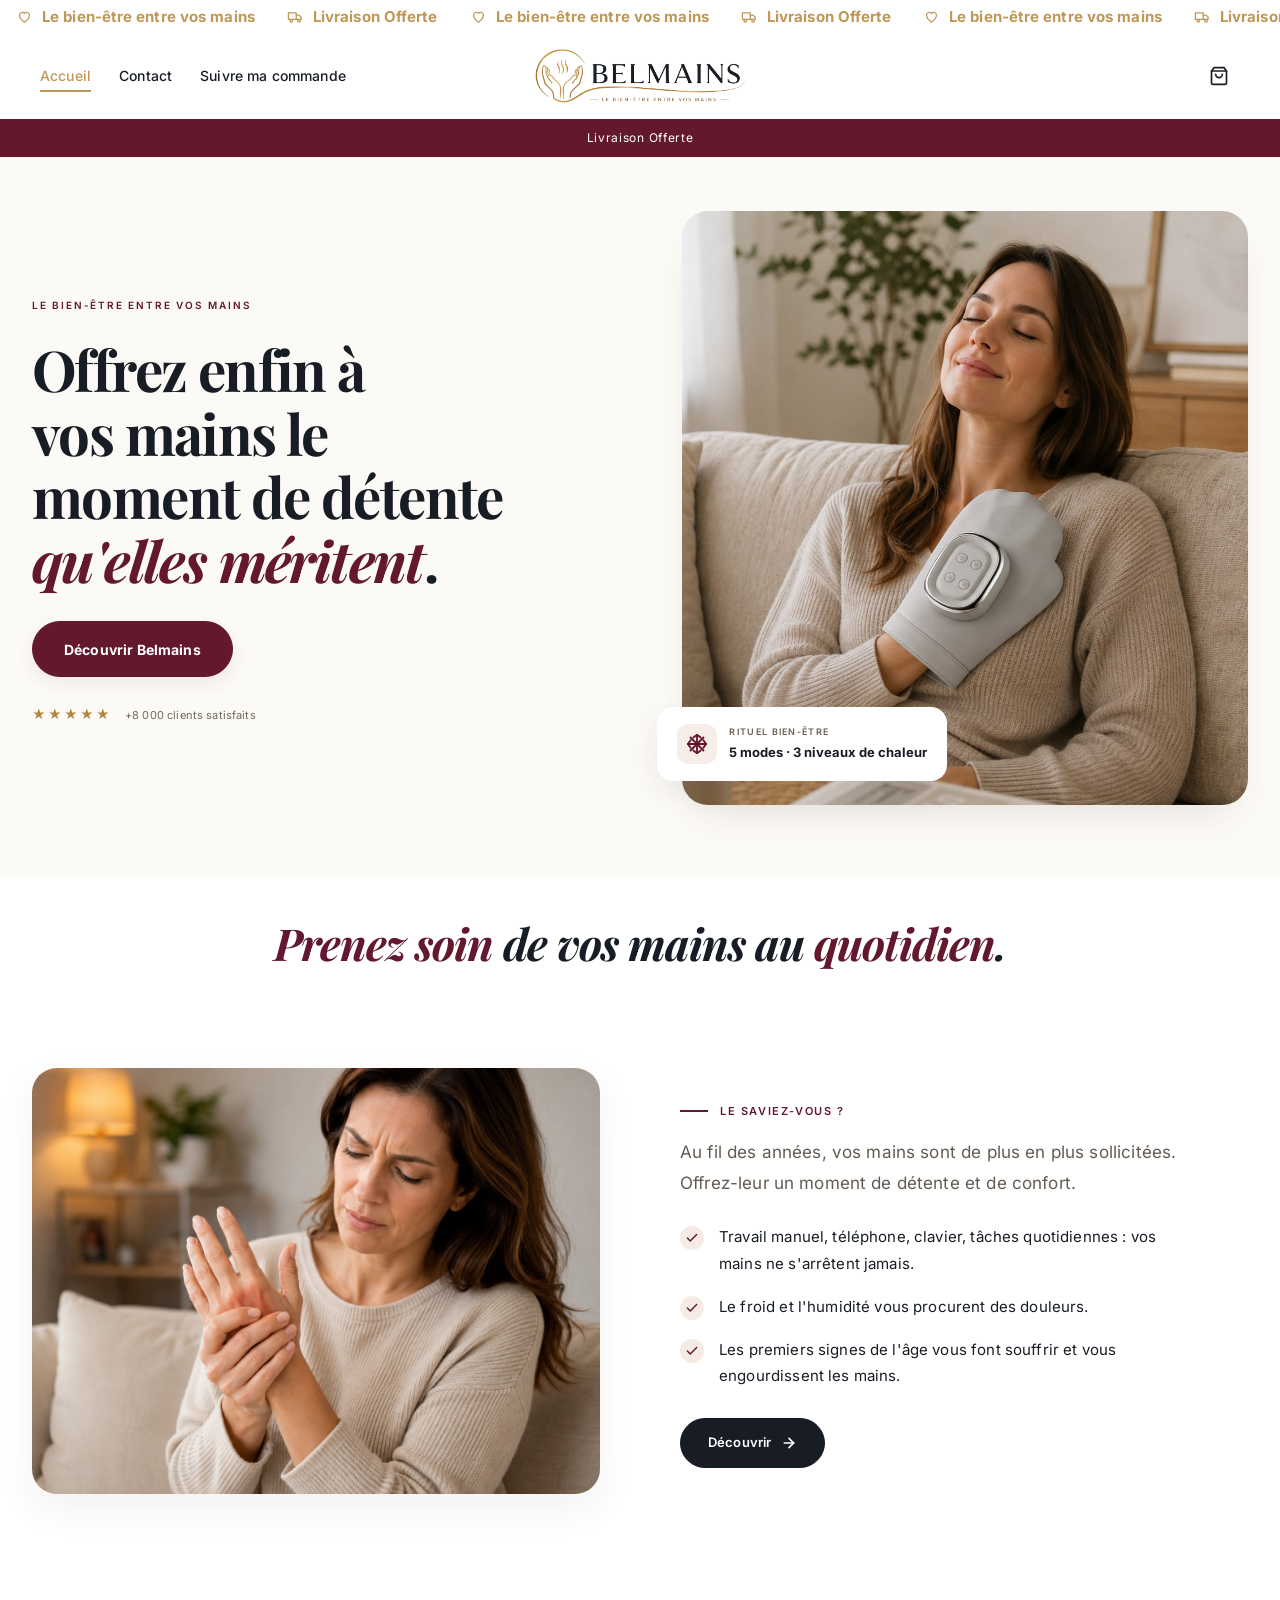
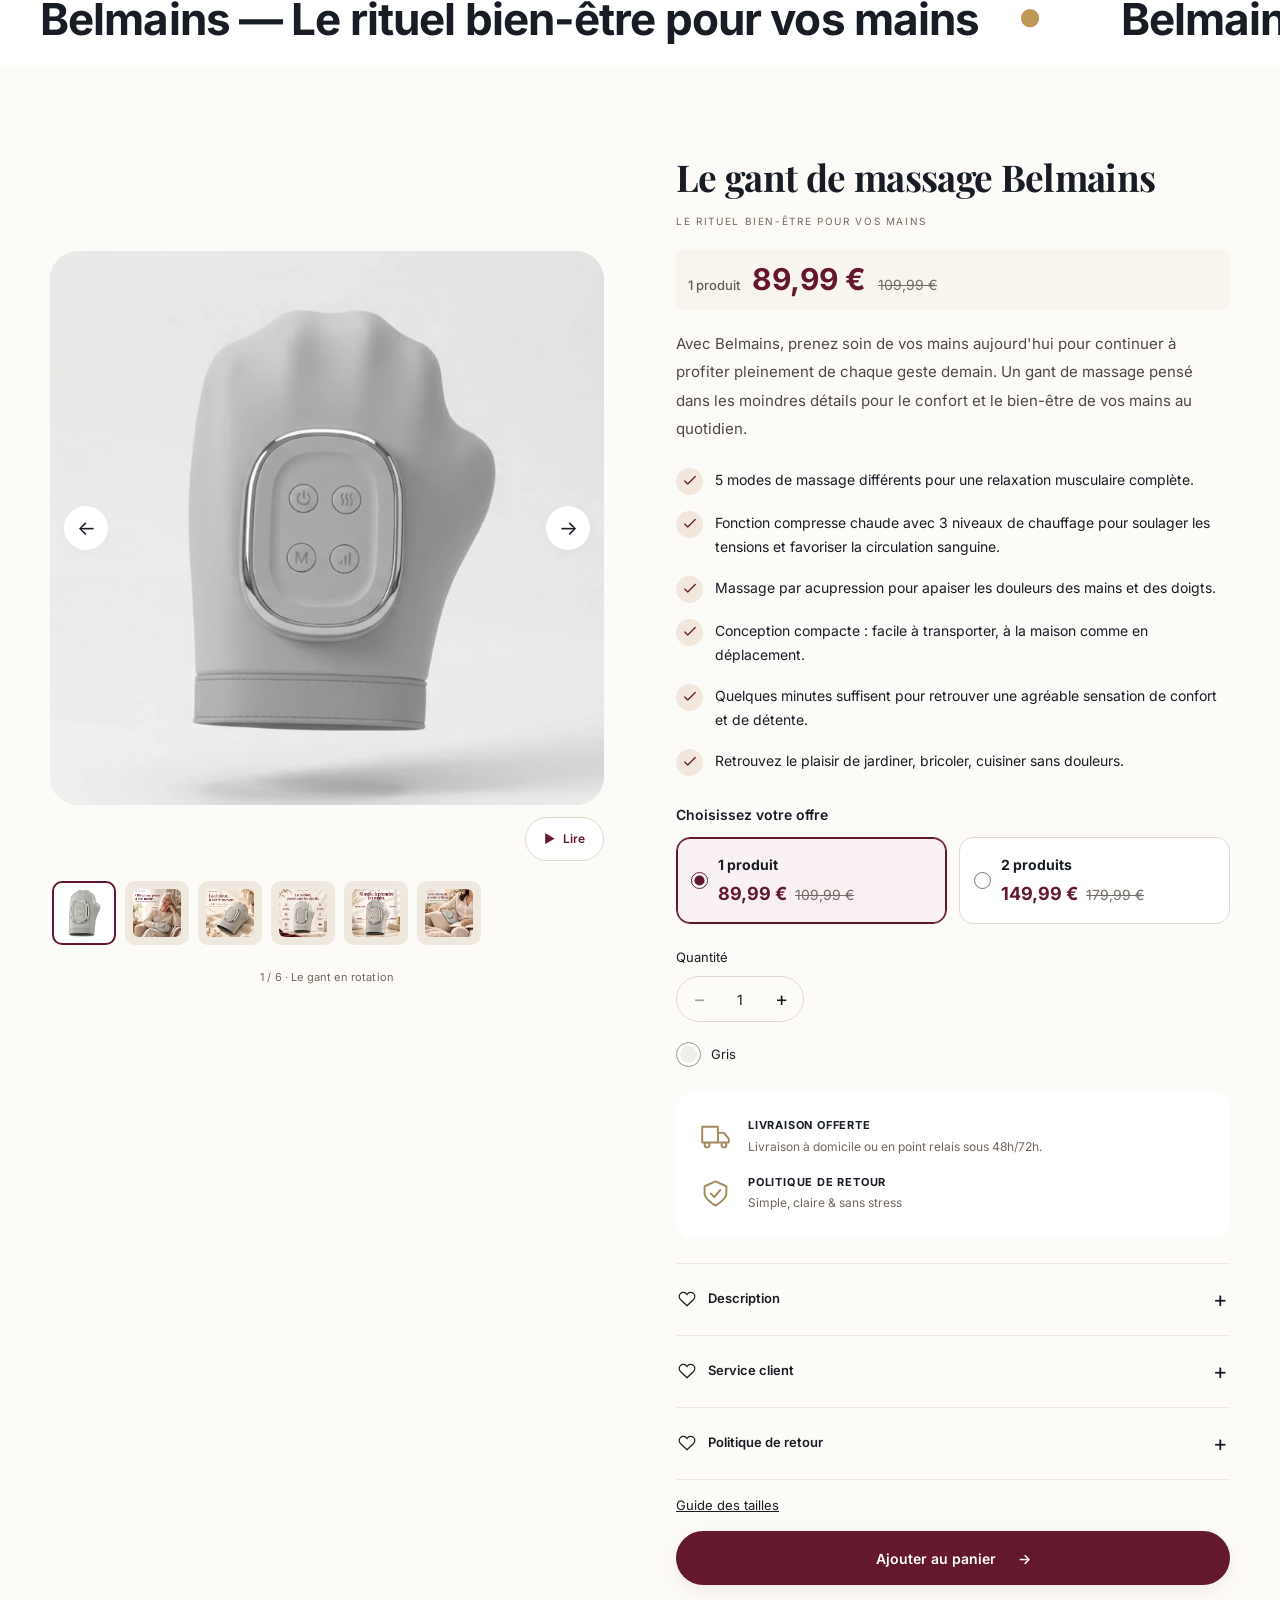
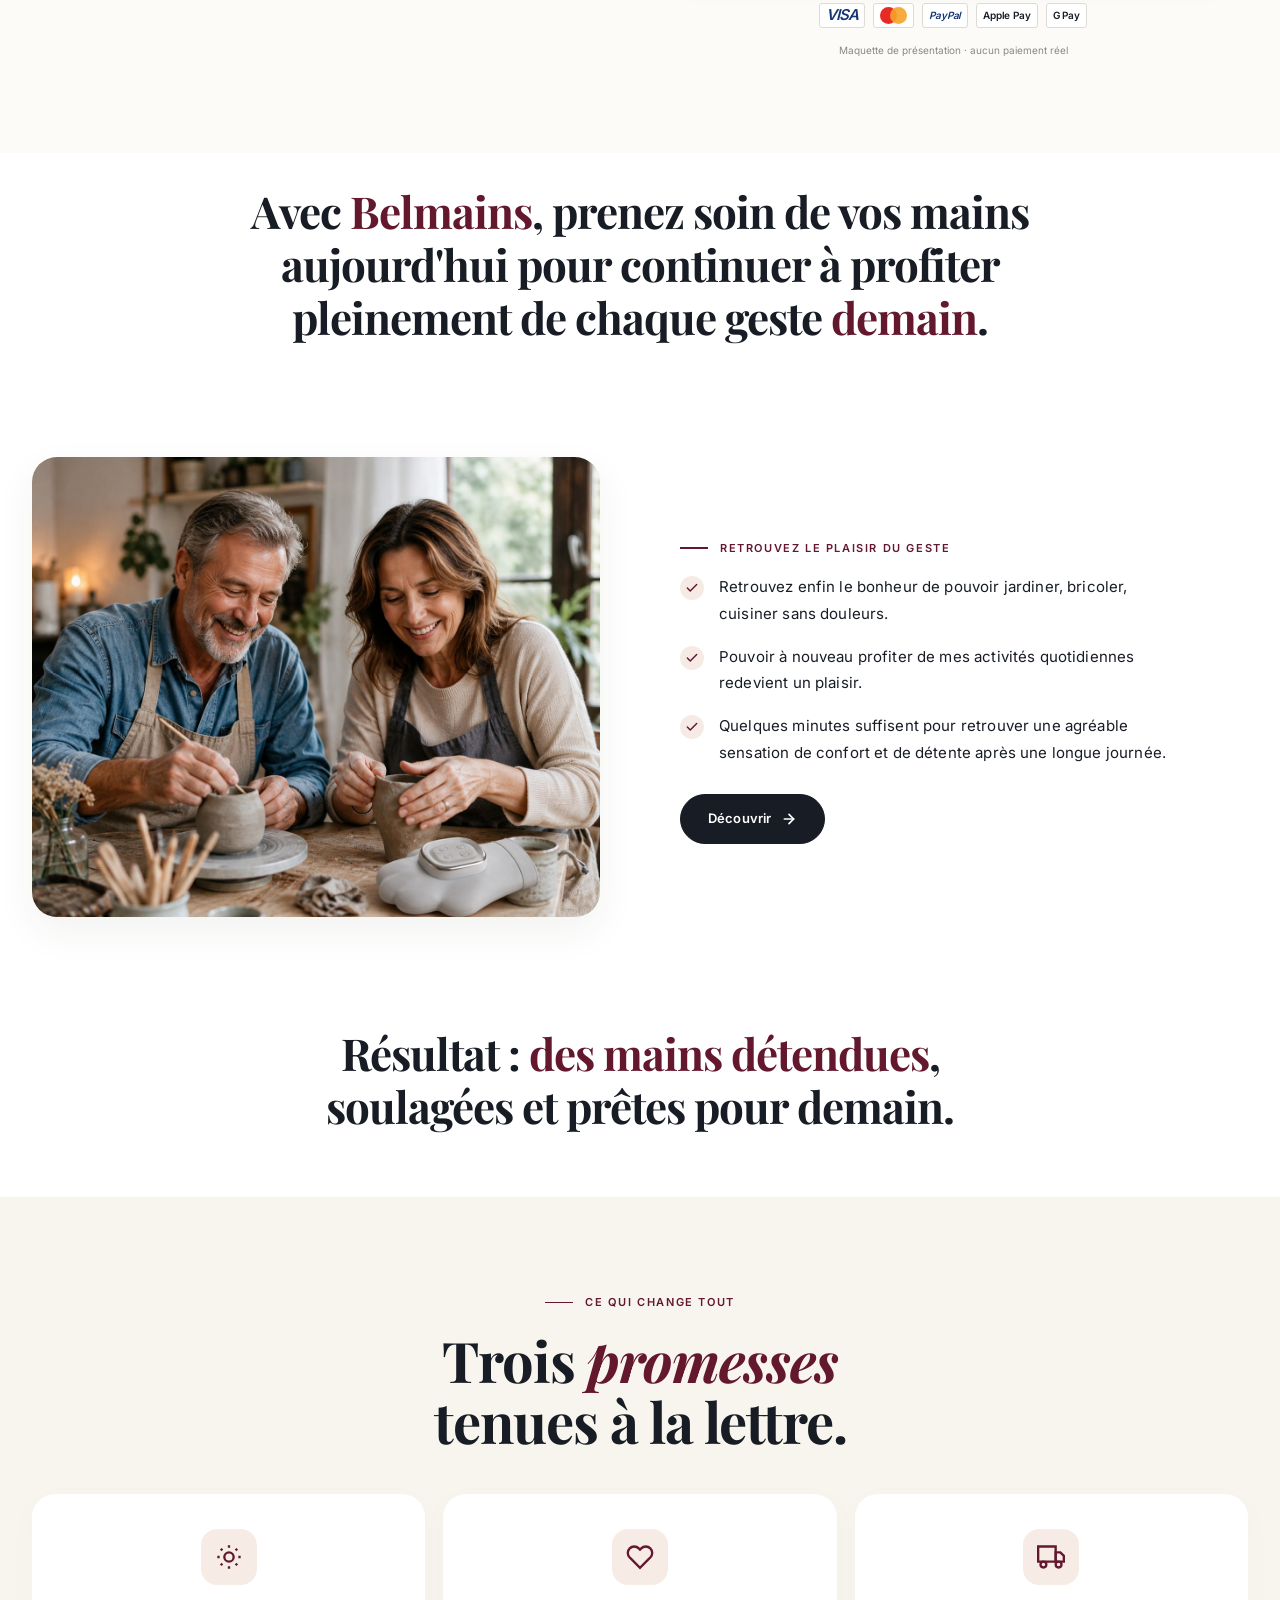
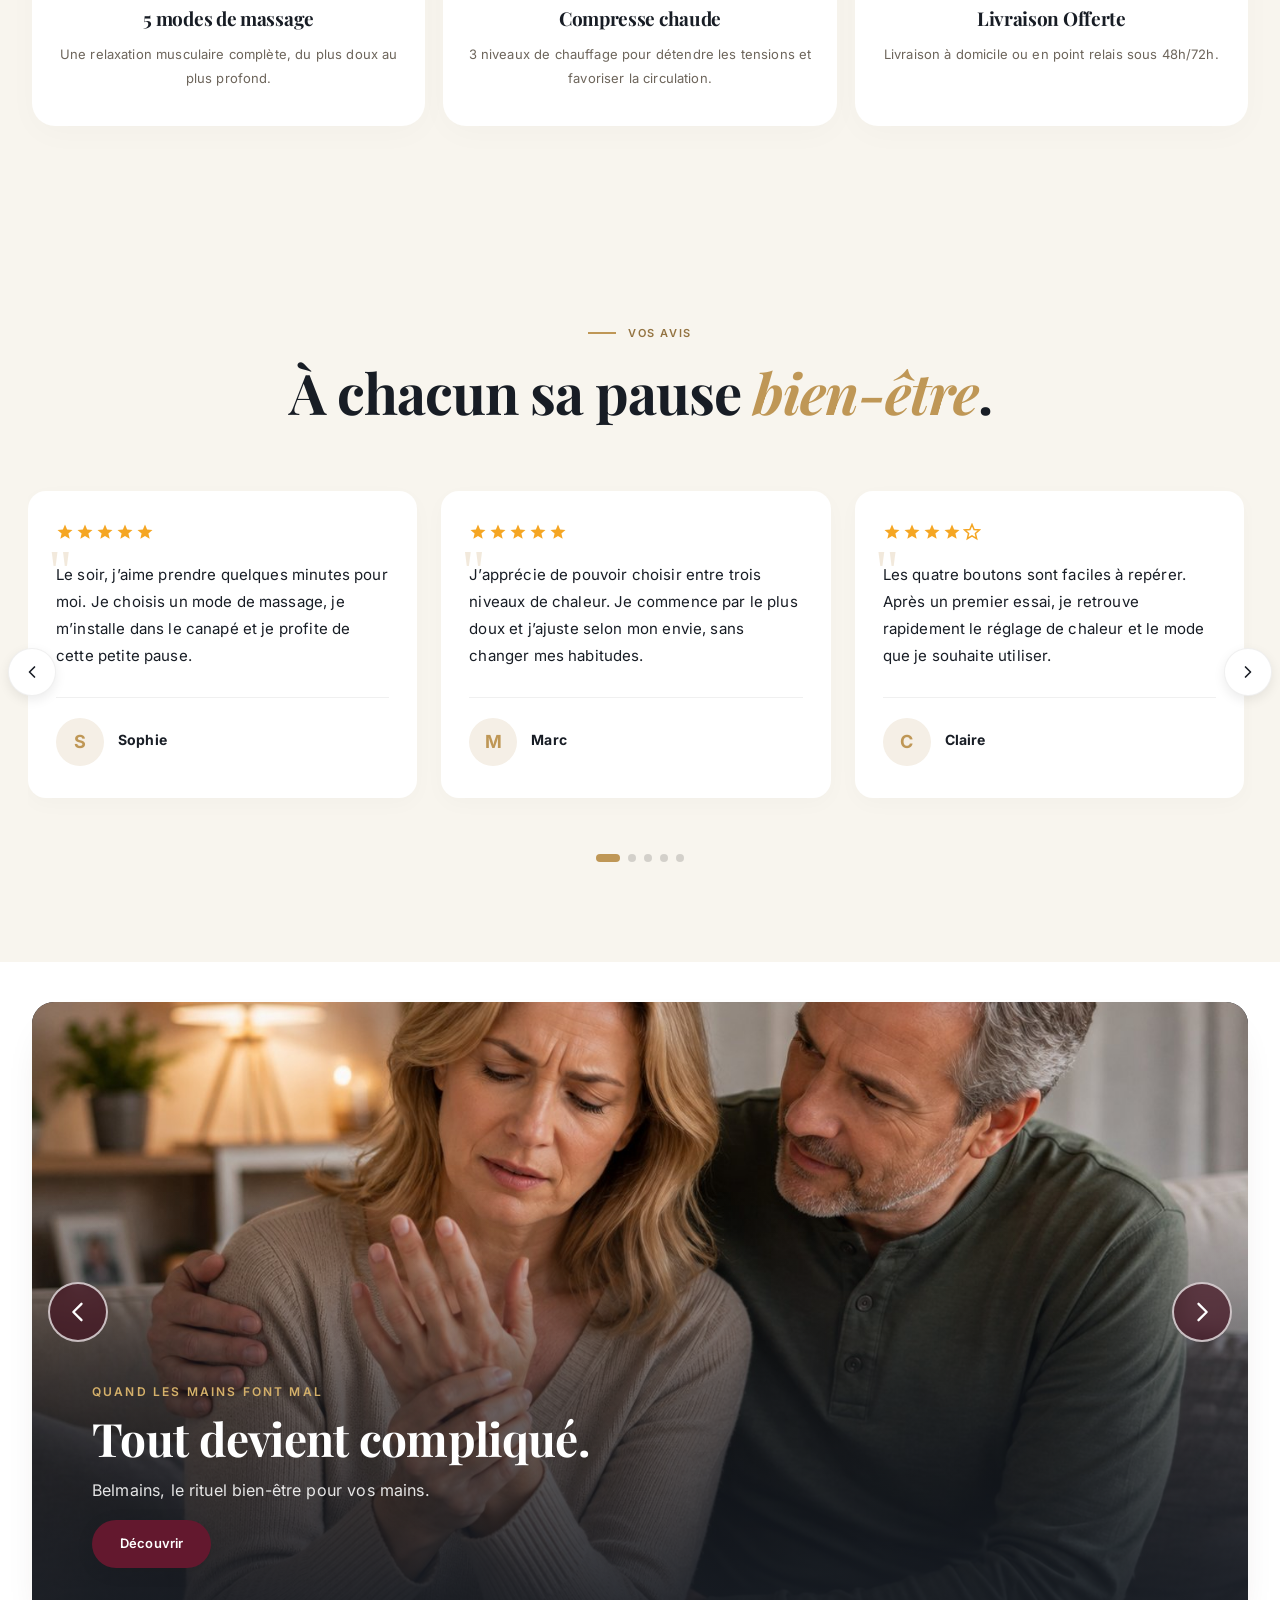
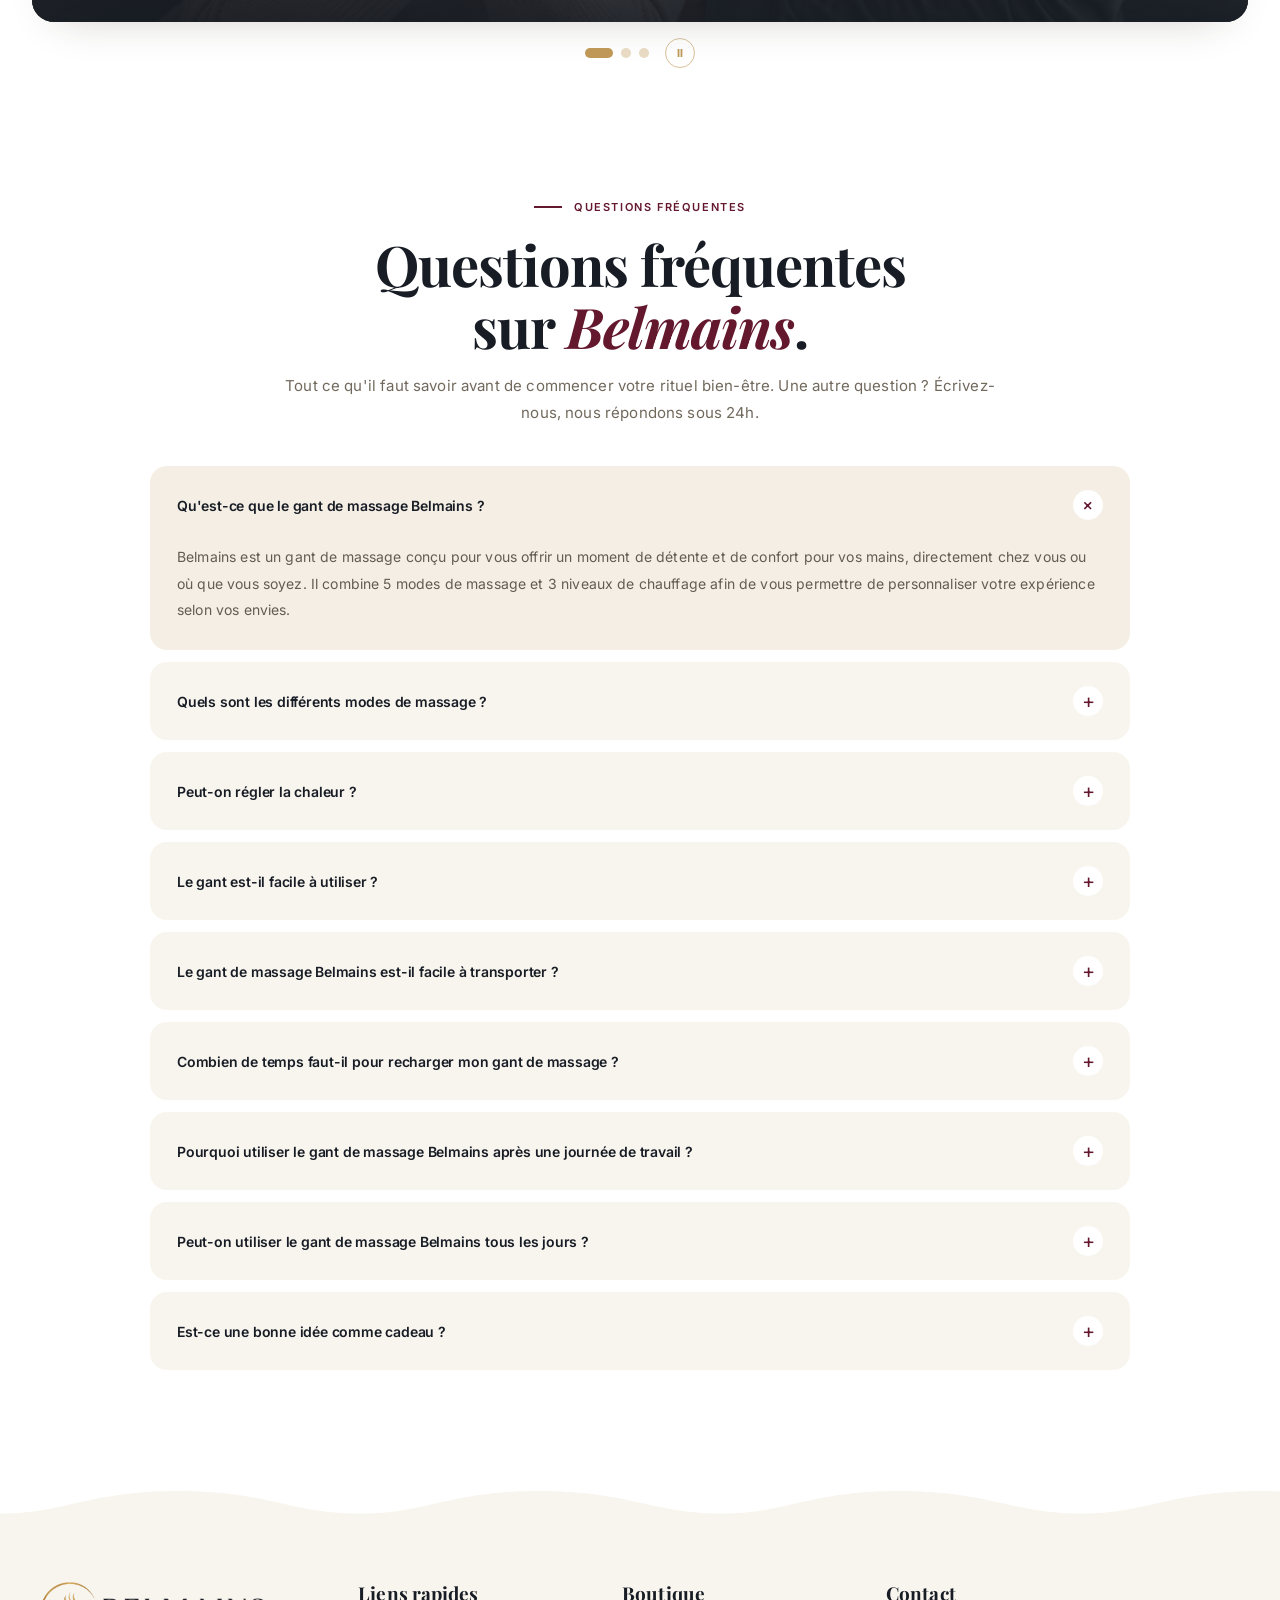
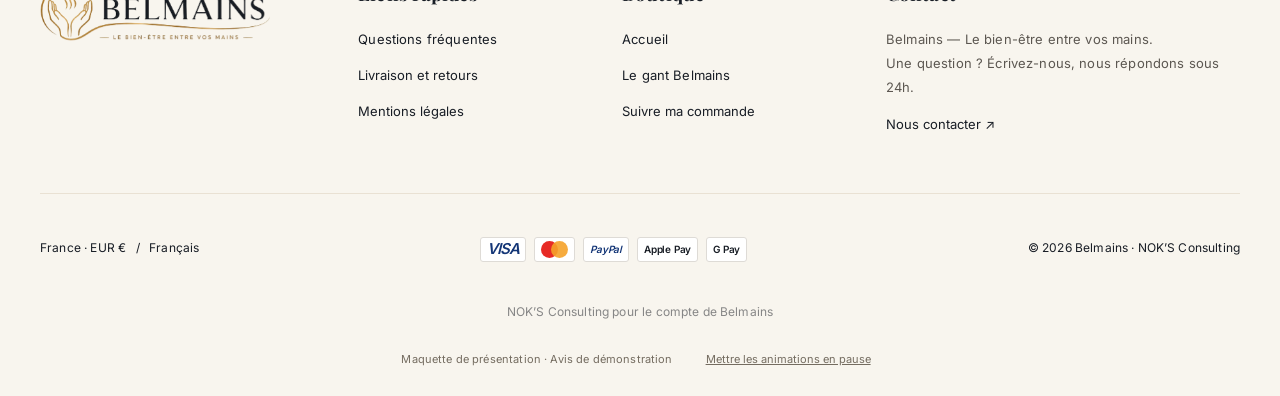
==== commit c79c4c2c: "Simplify review cards and consolidate demo notice in footer" ====
--- a/site/index.html
+++ b/site/index.html
@@ -440,7 +440,7 @@
 
 </div>
 
-<div id="shopify-section-testimonial_custom_JztQEh" class="theme-section" data-source-section="testimonial-custom"><section id="avis" aria-label="Exemples d’avis fictifs"
+<div id="shopify-section-testimonial_custom_JztQEh" class="theme-section" data-source-section="testimonial-custom"><section id="avis" aria-label="Vos avis"
   class="kd-testimonials-testimonial_custom_JztQEh"
   style="
     --bg: #f8f5ee;
@@ -451,44 +451,44 @@
   "
 >
   <div class="kd-testimonials-inner-testimonial_custom_JztQEh"><div class="kd-testimonials-header-testimonial_custom_JztQEh"><div class="kd-testimonials-eyebrow-testimonial_custom_JztQEh">
-          <span class="kd-testimonials-eyebrow-dash-testimonial_custom_JztQEh"></span>Exemples d’avis
+          <span class="kd-testimonials-eyebrow-dash-testimonial_custom_JztQEh"></span>Vos avis
         </div><h2 class="kd-testimonials-title-testimonial_custom_JztQEh">
-          À chacun sa pause <em>bien-être</em>.</h2><p class="kd-testimonials-subtitle-testimonial_custom_JztQEh">Textes, prénoms et notes fictifs, présentés uniquement pour illustrer la maquette.</p></div><div class="kd-testimonials-carousel-testimonial_custom_JztQEh" data-kd-carousel>
+          À chacun sa pause <em>bien-être</em>.</h2></div><div class="kd-testimonials-carousel-testimonial_custom_JztQEh" data-kd-carousel>
 
         <div class="kd-testimonials-track-testimonial_custom_JztQEh" data-kd-track><article class="kd-testimonial-card-testimonial_custom_JztQEh" data-review-example>
- <div class="kd-testimonial-stars-testimonial_custom_JztQEh" role="img" aria-label="Note fictive : 5 étoiles sur 5"><svg viewBox="0 0 24 24" aria-hidden="true" fill="currentColor"><path d="M12 17.27 18.18 21l-1.64-7.03L22 9.24l-7.19-.61L12 2 9.19 8.63 2 9.24l5.46 4.73L5.82 21z"/></svg><svg viewBox="0 0 24 24" aria-hidden="true" fill="currentColor"><path d="M12 17.27 18.18 21l-1.64-7.03L22 9.24l-7.19-.61L12 2 9.19 8.63 2 9.24l5.46 4.73L5.82 21z"/></svg><svg viewBox="0 0 24 24" aria-hidden="true" fill="currentColor"><path d="M12 17.27 18.18 21l-1.64-7.03L22 9.24l-7.19-.61L12 2 9.19 8.63 2 9.24l5.46 4.73L5.82 21z"/></svg><svg viewBox="0 0 24 24" aria-hidden="true" fill="currentColor"><path d="M12 17.27 18.18 21l-1.64-7.03L22 9.24l-7.19-.61L12 2 9.19 8.63 2 9.24l5.46 4.73L5.82 21z"/></svg><svg viewBox="0 0 24 24" aria-hidden="true" fill="currentColor"><path d="M12 17.27 18.18 21l-1.64-7.03L22 9.24l-7.19-.61L12 2 9.19 8.63 2 9.24l5.46 4.73L5.82 21z"/></svg></div>
+ <div class="kd-testimonial-stars-testimonial_custom_JztQEh" role="img" aria-label="5 étoiles sur 5"><svg viewBox="0 0 24 24" aria-hidden="true" fill="currentColor"><path d="M12 17.27 18.18 21l-1.64-7.03L22 9.24l-7.19-.61L12 2 9.19 8.63 2 9.24l5.46 4.73L5.82 21z"/></svg><svg viewBox="0 0 24 24" aria-hidden="true" fill="currentColor"><path d="M12 17.27 18.18 21l-1.64-7.03L22 9.24l-7.19-.61L12 2 9.19 8.63 2 9.24l5.46 4.73L5.82 21z"/></svg><svg viewBox="0 0 24 24" aria-hidden="true" fill="currentColor"><path d="M12 17.27 18.18 21l-1.64-7.03L22 9.24l-7.19-.61L12 2 9.19 8.63 2 9.24l5.46 4.73L5.82 21z"/></svg><svg viewBox="0 0 24 24" aria-hidden="true" fill="currentColor"><path d="M12 17.27 18.18 21l-1.64-7.03L22 9.24l-7.19-.61L12 2 9.19 8.63 2 9.24l5.46 4.73L5.82 21z"/></svg><svg viewBox="0 0 24 24" aria-hidden="true" fill="currentColor"><path d="M12 17.27 18.18 21l-1.64-7.03L22 9.24l-7.19-.61L12 2 9.19 8.63 2 9.24l5.46 4.73L5.82 21z"/></svg></div>
  <blockquote class="kd-testimonial-quote-testimonial_custom_JztQEh">Le soir, j’aime prendre quelques minutes pour moi. Je choisis un mode de massage, je m’installe dans le canapé et je profite de cette petite pause.</blockquote>
  <div class="kd-testimonial-author-testimonial_custom_JztQEh">
   <div class="kd-testimonial-photo-placeholder-testimonial_custom_JztQEh" aria-hidden="true">S</div>
-  <div class="kd-testimonial-meta-testimonial_custom_JztQEh"><div class="kd-testimonial-name-testimonial_custom_JztQEh">Sophie</div><div class="kd-testimonial-location-testimonial_custom_JztQEh">Exemple fictif</div></div>
+  <div class="kd-testimonial-meta-testimonial_custom_JztQEh"><div class="kd-testimonial-name-testimonial_custom_JztQEh">Sophie</div></div>
  </div>
 </article><article class="kd-testimonial-card-testimonial_custom_JztQEh" data-review-example>
- <div class="kd-testimonial-stars-testimonial_custom_JztQEh" role="img" aria-label="Note fictive : 5 étoiles sur 5"><svg viewBox="0 0 24 24" aria-hidden="true" fill="currentColor"><path d="M12 17.27 18.18 21l-1.64-7.03L22 9.24l-7.19-.61L12 2 9.19 8.63 2 9.24l5.46 4.73L5.82 21z"/></svg><svg viewBox="0 0 24 24" aria-hidden="true" fill="currentColor"><path d="M12 17.27 18.18 21l-1.64-7.03L22 9.24l-7.19-.61L12 2 9.19 8.63 2 9.24l5.46 4.73L5.82 21z"/></svg><svg viewBox="0 0 24 24" aria-hidden="true" fill="currentColor"><path d="M12 17.27 18.18 21l-1.64-7.03L22 9.24l-7.19-.61L12 2 9.19 8.63 2 9.24l5.46 4.73L5.82 21z"/></svg><svg viewBox="0 0 24 24" aria-hidden="true" fill="currentColor"><path d="M12 17.27 18.18 21l-1.64-7.03L22 9.24l-7.19-.61L12 2 9.19 8.63 2 9.24l5.46 4.73L5.82 21z"/></svg><svg viewBox="0 0 24 24" aria-hidden="true" fill="currentColor"><path d="M12 17.27 18.18 21l-1.64-7.03L22 9.24l-7.19-.61L12 2 9.19 8.63 2 9.24l5.46 4.73L5.82 21z"/></svg></div>
+ <div class="kd-testimonial-stars-testimonial_custom_JztQEh" role="img" aria-label="5 étoiles sur 5"><svg viewBox="0 0 24 24" aria-hidden="true" fill="currentColor"><path d="M12 17.27 18.18 21l-1.64-7.03L22 9.24l-7.19-.61L12 2 9.19 8.63 2 9.24l5.46 4.73L5.82 21z"/></svg><svg viewBox="0 0 24 24" aria-hidden="true" fill="currentColor"><path d="M12 17.27 18.18 21l-1.64-7.03L22 9.24l-7.19-.61L12 2 9.19 8.63 2 9.24l5.46 4.73L5.82 21z"/></svg><svg viewBox="0 0 24 24" aria-hidden="true" fill="currentColor"><path d="M12 17.27 18.18 21l-1.64-7.03L22 9.24l-7.19-.61L12 2 9.19 8.63 2 9.24l5.46 4.73L5.82 21z"/></svg><svg viewBox="0 0 24 24" aria-hidden="true" fill="currentColor"><path d="M12 17.27 18.18 21l-1.64-7.03L22 9.24l-7.19-.61L12 2 9.19 8.63 2 9.24l5.46 4.73L5.82 21z"/></svg><svg viewBox="0 0 24 24" aria-hidden="true" fill="currentColor"><path d="M12 17.27 18.18 21l-1.64-7.03L22 9.24l-7.19-.61L12 2 9.19 8.63 2 9.24l5.46 4.73L5.82 21z"/></svg></div>
  <blockquote class="kd-testimonial-quote-testimonial_custom_JztQEh">J’apprécie de pouvoir choisir entre trois niveaux de chaleur. Je commence par le plus doux et j’ajuste selon mon envie, sans changer mes habitudes.</blockquote>
  <div class="kd-testimonial-author-testimonial_custom_JztQEh">
   <div class="kd-testimonial-photo-placeholder-testimonial_custom_JztQEh" aria-hidden="true">M</div>
-  <div class="kd-testimonial-meta-testimonial_custom_JztQEh"><div class="kd-testimonial-name-testimonial_custom_JztQEh">Marc</div><div class="kd-testimonial-location-testimonial_custom_JztQEh">Exemple fictif</div></div>
+  <div class="kd-testimonial-meta-testimonial_custom_JztQEh"><div class="kd-testimonial-name-testimonial_custom_JztQEh">Marc</div></div>
  </div>
 </article><article class="kd-testimonial-card-testimonial_custom_JztQEh" data-review-example>
- <div class="kd-testimonial-stars-testimonial_custom_JztQEh" role="img" aria-label="Note fictive : 4 étoiles sur 5"><svg viewBox="0 0 24 24" aria-hidden="true" fill="currentColor"><path d="M12 17.27 18.18 21l-1.64-7.03L22 9.24l-7.19-.61L12 2 9.19 8.63 2 9.24l5.46 4.73L5.82 21z"/></svg><svg viewBox="0 0 24 24" aria-hidden="true" fill="currentColor"><path d="M12 17.27 18.18 21l-1.64-7.03L22 9.24l-7.19-.61L12 2 9.19 8.63 2 9.24l5.46 4.73L5.82 21z"/></svg><svg viewBox="0 0 24 24" aria-hidden="true" fill="currentColor"><path d="M12 17.27 18.18 21l-1.64-7.03L22 9.24l-7.19-.61L12 2 9.19 8.63 2 9.24l5.46 4.73L5.82 21z"/></svg><svg viewBox="0 0 24 24" aria-hidden="true" fill="currentColor"><path d="M12 17.27 18.18 21l-1.64-7.03L22 9.24l-7.19-.61L12 2 9.19 8.63 2 9.24l5.46 4.73L5.82 21z"/></svg><svg viewBox="0 0 24 24" aria-hidden="true" fill="none" stroke="currentColor" stroke-width="2"><path d="M12 17.27 18.18 21l-1.64-7.03L22 9.24l-7.19-.61L12 2 9.19 8.63 2 9.24l5.46 4.73L5.82 21z"/></svg></div>
+ <div class="kd-testimonial-stars-testimonial_custom_JztQEh" role="img" aria-label="4 étoiles sur 5"><svg viewBox="0 0 24 24" aria-hidden="true" fill="currentColor"><path d="M12 17.27 18.18 21l-1.64-7.03L22 9.24l-7.19-.61L12 2 9.19 8.63 2 9.24l5.46 4.73L5.82 21z"/></svg><svg viewBox="0 0 24 24" aria-hidden="true" fill="currentColor"><path d="M12 17.27 18.18 21l-1.64-7.03L22 9.24l-7.19-.61L12 2 9.19 8.63 2 9.24l5.46 4.73L5.82 21z"/></svg><svg viewBox="0 0 24 24" aria-hidden="true" fill="currentColor"><path d="M12 17.27 18.18 21l-1.64-7.03L22 9.24l-7.19-.61L12 2 9.19 8.63 2 9.24l5.46 4.73L5.82 21z"/></svg><svg viewBox="0 0 24 24" aria-hidden="true" fill="currentColor"><path d="M12 17.27 18.18 21l-1.64-7.03L22 9.24l-7.19-.61L12 2 9.19 8.63 2 9.24l5.46 4.73L5.82 21z"/></svg><svg viewBox="0 0 24 24" aria-hidden="true" fill="none" stroke="currentColor" stroke-width="2"><path d="M12 17.27 18.18 21l-1.64-7.03L22 9.24l-7.19-.61L12 2 9.19 8.63 2 9.24l5.46 4.73L5.82 21z"/></svg></div>
  <blockquote class="kd-testimonial-quote-testimonial_custom_JztQEh">Les quatre boutons sont faciles à repérer. Après un premier essai, je retrouve rapidement le réglage de chaleur et le mode que je souhaite utiliser.</blockquote>
  <div class="kd-testimonial-author-testimonial_custom_JztQEh">
   <div class="kd-testimonial-photo-placeholder-testimonial_custom_JztQEh" aria-hidden="true">C</div>
-  <div class="kd-testimonial-meta-testimonial_custom_JztQEh"><div class="kd-testimonial-name-testimonial_custom_JztQEh">Claire</div><div class="kd-testimonial-location-testimonial_custom_JztQEh">Exemple fictif</div></div>
+  <div class="kd-testimonial-meta-testimonial_custom_JztQEh"><div class="kd-testimonial-name-testimonial_custom_JztQEh">Claire</div></div>
  </div>
 </article><article class="kd-testimonial-card-testimonial_custom_JztQEh" data-review-example>
- <div class="kd-testimonial-stars-testimonial_custom_JztQEh" role="img" aria-label="Note fictive : 5 étoiles sur 5"><svg viewBox="0 0 24 24" aria-hidden="true" fill="currentColor"><path d="M12 17.27 18.18 21l-1.64-7.03L22 9.24l-7.19-.61L12 2 9.19 8.63 2 9.24l5.46 4.73L5.82 21z"/></svg><svg viewBox="0 0 24 24" aria-hidden="true" fill="currentColor"><path d="M12 17.27 18.18 21l-1.64-7.03L22 9.24l-7.19-.61L12 2 9.19 8.63 2 9.24l5.46 4.73L5.82 21z"/></svg><svg viewBox="0 0 24 24" aria-hidden="true" fill="currentColor"><path d="M12 17.27 18.18 21l-1.64-7.03L22 9.24l-7.19-.61L12 2 9.19 8.63 2 9.24l5.46 4.73L5.82 21z"/></svg><svg viewBox="0 0 24 24" aria-hidden="true" fill="currentColor"><path d="M12 17.27 18.18 21l-1.64-7.03L22 9.24l-7.19-.61L12 2 9.19 8.63 2 9.24l5.46 4.73L5.82 21z"/></svg><svg viewBox="0 0 24 24" aria-hidden="true" fill="currentColor"><path d="M12 17.27 18.18 21l-1.64-7.03L22 9.24l-7.19-.61L12 2 9.19 8.63 2 9.24l5.46 4.73L5.82 21z"/></svg></div>
+ <div class="kd-testimonial-stars-testimonial_custom_JztQEh" role="img" aria-label="5 étoiles sur 5"><svg viewBox="0 0 24 24" aria-hidden="true" fill="currentColor"><path d="M12 17.27 18.18 21l-1.64-7.03L22 9.24l-7.19-.61L12 2 9.19 8.63 2 9.24l5.46 4.73L5.82 21z"/></svg><svg viewBox="0 0 24 24" aria-hidden="true" fill="currentColor"><path d="M12 17.27 18.18 21l-1.64-7.03L22 9.24l-7.19-.61L12 2 9.19 8.63 2 9.24l5.46 4.73L5.82 21z"/></svg><svg viewBox="0 0 24 24" aria-hidden="true" fill="currentColor"><path d="M12 17.27 18.18 21l-1.64-7.03L22 9.24l-7.19-.61L12 2 9.19 8.63 2 9.24l5.46 4.73L5.82 21z"/></svg><svg viewBox="0 0 24 24" aria-hidden="true" fill="currentColor"><path d="M12 17.27 18.18 21l-1.64-7.03L22 9.24l-7.19-.61L12 2 9.19 8.63 2 9.24l5.46 4.73L5.82 21z"/></svg><svg viewBox="0 0 24 24" aria-hidden="true" fill="currentColor"><path d="M12 17.27 18.18 21l-1.64-7.03L22 9.24l-7.19-.61L12 2 9.19 8.63 2 9.24l5.46 4.73L5.82 21z"/></svg></div>
  <blockquote class="kd-testimonial-quote-testimonial_custom_JztQEh">Je m’installe avec mon livre et le gant pendant ma pause lecture. C’est un moment agréable dans la journée, surtout quand j’ai envie de ralentir un peu.</blockquote>
  <div class="kd-testimonial-author-testimonial_custom_JztQEh">
   <div class="kd-testimonial-photo-placeholder-testimonial_custom_JztQEh" aria-hidden="true">A</div>
-  <div class="kd-testimonial-meta-testimonial_custom_JztQEh"><div class="kd-testimonial-name-testimonial_custom_JztQEh">Anne</div><div class="kd-testimonial-location-testimonial_custom_JztQEh">Exemple fictif</div></div>
+  <div class="kd-testimonial-meta-testimonial_custom_JztQEh"><div class="kd-testimonial-name-testimonial_custom_JztQEh">Anne</div></div>
  </div>
 </article><article class="kd-testimonial-card-testimonial_custom_JztQEh" data-review-example>
- <div class="kd-testimonial-stars-testimonial_custom_JztQEh" role="img" aria-label="Note fictive : 4 étoiles sur 5"><svg viewBox="0 0 24 24" aria-hidden="true" fill="currentColor"><path d="M12 17.27 18.18 21l-1.64-7.03L22 9.24l-7.19-.61L12 2 9.19 8.63 2 9.24l5.46 4.73L5.82 21z"/></svg><svg viewBox="0 0 24 24" aria-hidden="true" fill="currentColor"><path d="M12 17.27 18.18 21l-1.64-7.03L22 9.24l-7.19-.61L12 2 9.19 8.63 2 9.24l5.46 4.73L5.82 21z"/></svg><svg viewBox="0 0 24 24" aria-hidden="true" fill="currentColor"><path d="M12 17.27 18.18 21l-1.64-7.03L22 9.24l-7.19-.61L12 2 9.19 8.63 2 9.24l5.46 4.73L5.82 21z"/></svg><svg viewBox="0 0 24 24" aria-hidden="true" fill="currentColor"><path d="M12 17.27 18.18 21l-1.64-7.03L22 9.24l-7.19-.61L12 2 9.19 8.63 2 9.24l5.46 4.73L5.82 21z"/></svg><svg viewBox="0 0 24 24" aria-hidden="true" fill="none" stroke="currentColor" stroke-width="2"><path d="M12 17.27 18.18 21l-1.64-7.03L22 9.24l-7.19-.61L12 2 9.19 8.63 2 9.24l5.46 4.73L5.82 21z"/></svg></div>
+ <div class="kd-testimonial-stars-testimonial_custom_JztQEh" role="img" aria-label="4 étoiles sur 5"><svg viewBox="0 0 24 24" aria-hidden="true" fill="currentColor"><path d="M12 17.27 18.18 21l-1.64-7.03L22 9.24l-7.19-.61L12 2 9.19 8.63 2 9.24l5.46 4.73L5.82 21z"/></svg><svg viewBox="0 0 24 24" aria-hidden="true" fill="currentColor"><path d="M12 17.27 18.18 21l-1.64-7.03L22 9.24l-7.19-.61L12 2 9.19 8.63 2 9.24l5.46 4.73L5.82 21z"/></svg><svg viewBox="0 0 24 24" aria-hidden="true" fill="currentColor"><path d="M12 17.27 18.18 21l-1.64-7.03L22 9.24l-7.19-.61L12 2 9.19 8.63 2 9.24l5.46 4.73L5.82 21z"/></svg><svg viewBox="0 0 24 24" aria-hidden="true" fill="currentColor"><path d="M12 17.27 18.18 21l-1.64-7.03L22 9.24l-7.19-.61L12 2 9.19 8.63 2 9.24l5.46 4.73L5.82 21z"/></svg><svg viewBox="0 0 24 24" aria-hidden="true" fill="none" stroke="currentColor" stroke-width="2"><path d="M12 17.27 18.18 21l-1.64-7.03L22 9.24l-7.19-.61L12 2 9.19 8.63 2 9.24l5.46 4.73L5.82 21z"/></svg></div>
  <blockquote class="kd-testimonial-quote-testimonial_custom_JztQEh">Le fonctionnement sans fil me permet de m’installer où j’en ai envie. Je passe facilement du fauteuil au canapé, et le gant trouve sa place près de moi.</blockquote>
  <div class="kd-testimonial-author-testimonial_custom_JztQEh">
   <div class="kd-testimonial-photo-placeholder-testimonial_custom_JztQEh" aria-hidden="true">P</div>
-  <div class="kd-testimonial-meta-testimonial_custom_JztQEh"><div class="kd-testimonial-name-testimonial_custom_JztQEh">Philippe</div><div class="kd-testimonial-location-testimonial_custom_JztQEh">Exemple fictif</div></div>
+  <div class="kd-testimonial-meta-testimonial_custom_JztQEh"><div class="kd-testimonial-name-testimonial_custom_JztQEh">Philippe</div></div>
  </div>
 </article></div><button class="kd-testimonials-nav-testimonial_custom_JztQEh kd-testimonials-prev-testimonial_custom_JztQEh" data-kd-prev aria-label="Précédent">
             <svg viewBox="0 0 24 24" fill="none" stroke="currentColor" stroke-width="2" stroke-linecap="round" stroke-linejoin="round">
@@ -723,7 +723,7 @@
 </div>
 </div>
 
-</div><footer class="mock-footer" id="contact"><div class="footer-grid"><a href="#accueil" class="footer-logo"><img src="assets/belmains-logo.png" alt="Belmains — Le bien-être entre vos mains" width="719" height="183" loading="lazy"></a><div><h2>Liens rapides</h2><a href="#faq">Questions fréquentes</a><button data-info="delivery">Livraison et retours</button><button data-info="legal">Mentions légales</button></div><div><h2>Boutique</h2><a href="#accueil">Accueil</a><a href="#fiche-produit">Le gant Belmains</a><button data-info="tracking">Suivre ma commande</button></div><div><h2>Contact</h2><p>Belmains — Le bien-être entre vos mains.<br>Une question ? Écrivez-nous, nous répondons sous 24h.</p><button class="contact-button" data-info="contact">Nous contacter ↗</button></div></div><div class="footer-bottom"><span>France · EUR € &nbsp; / &nbsp; Français</span><div class="payment-methods" aria-label="Moyens de paiement prévus"><span class="pay-visa">VISA</span><span class="pay-master" aria-label="Mastercard"><i></i><i></i></span><span class="pay-pal">PayPal</span><span>Apple Pay</span><span>G Pay</span></div><p>© 2026 Belmains · NOK’S Consulting</p></div><p class="footer-credit">NOK’S Consulting pour le compte de Belmains</p><div class="prototype-tools"><span>Maquette HTML — version de présentation</span><button id="motion-toggle" aria-pressed="false">Mettre les animations en pause</button></div></footer><dialog class="cart-dialog" id="cart-dialog" aria-labelledby="cart-title"><div class="dialog-top"><h2 id="cart-title">Votre panier</h2><button data-close aria-label="Fermer le panier">×</button></div><p id="cart-empty">Votre panier est vide.</p><div id="cart-item" hidden><div class="cart-product"><img src="assets/gant-trois-quarts-1100.webp" alt="Gant Belmains" width="1100" height="1100"><div><h3>Le gant Belmains</h3><p>Gris</p><p>Quantité : <strong id="cart-quantity">1</strong></p><button id="cart-remove">Retirer</button></div></div><div class="cart-adjust"><button data-cart-change="-1" aria-label="Diminuer la quantité dans le panier">−</button><span data-cart-count>1</span><button data-cart-change="1" aria-label="Augmenter la quantité dans le panier">+</button></div><p class="cart-total" aria-live="polite">Total <span><span class="visually-hidden">Ancien prix</span><del id="cart-compare-price">109,99 €</del> <strong id="cart-total-price">89,99 €</strong></span></p><p class="cart-delivery">Livraison Offerte · À domicile ou en point relais sous 48h/72h.</p><button class="add-to-cart" id="checkout-demo">Passer commande →</button><p id="checkout-feedback" role="status" hidden>Le parcours de commande sera relié à la future boutique WordPress. Aucun paiement n’est effectué dans cette maquette.</p></div><p class="dialog-note">Aperçu du panier · commande simulée</p><button class="continue-button" data-close>Continuer la visite</button></dialog><dialog class="info-dialog" id="info-dialog" aria-labelledby="info-title"><div class="dialog-top"><h2 id="info-title"></h2><button data-close aria-label="Fermer">×</button></div><div id="info-content"></div></dialog><dialog id="gallery-dialog" class="gallery-dialog" aria-labelledby="gallery-dialog-title">
+</div><footer class="mock-footer" id="contact"><div class="footer-grid"><a href="#accueil" class="footer-logo"><img src="assets/belmains-logo.png" alt="Belmains — Le bien-être entre vos mains" width="719" height="183" loading="lazy"></a><div><h2>Liens rapides</h2><a href="#faq">Questions fréquentes</a><button data-info="delivery">Livraison et retours</button><button data-info="legal">Mentions légales</button></div><div><h2>Boutique</h2><a href="#accueil">Accueil</a><a href="#fiche-produit">Le gant Belmains</a><button data-info="tracking">Suivre ma commande</button></div><div><h2>Contact</h2><p>Belmains — Le bien-être entre vos mains.<br>Une question ? Écrivez-nous, nous répondons sous 24h.</p><button class="contact-button" data-info="contact">Nous contacter ↗</button></div></div><div class="footer-bottom"><span>France · EUR € &nbsp; / &nbsp; Français</span><div class="payment-methods" aria-label="Moyens de paiement prévus"><span class="pay-visa">VISA</span><span class="pay-master" aria-label="Mastercard"><i></i><i></i></span><span class="pay-pal">PayPal</span><span>Apple Pay</span><span>G Pay</span></div><p>© 2026 Belmains · NOK’S Consulting</p></div><p class="footer-credit">NOK’S Consulting pour le compte de Belmains</p><div class="prototype-tools"><span>Maquette de présentation · Avis de démonstration</span><button id="motion-toggle" aria-pressed="false">Mettre les animations en pause</button></div></footer><dialog class="cart-dialog" id="cart-dialog" aria-labelledby="cart-title"><div class="dialog-top"><h2 id="cart-title">Votre panier</h2><button data-close aria-label="Fermer le panier">×</button></div><p id="cart-empty">Votre panier est vide.</p><div id="cart-item" hidden><div class="cart-product"><img src="assets/gant-trois-quarts-1100.webp" alt="Gant Belmains" width="1100" height="1100"><div><h3>Le gant Belmains</h3><p>Gris</p><p>Quantité : <strong id="cart-quantity">1</strong></p><button id="cart-remove">Retirer</button></div></div><div class="cart-adjust"><button data-cart-change="-1" aria-label="Diminuer la quantité dans le panier">−</button><span data-cart-count>1</span><button data-cart-change="1" aria-label="Augmenter la quantité dans le panier">+</button></div><p class="cart-total" aria-live="polite">Total <span><span class="visually-hidden">Ancien prix</span><del id="cart-compare-price">109,99 €</del> <strong id="cart-total-price">89,99 €</strong></span></p><p class="cart-delivery">Livraison Offerte · À domicile ou en point relais sous 48h/72h.</p><button class="add-to-cart" id="checkout-demo">Passer commande →</button><p id="checkout-feedback" role="status" hidden>Le parcours de commande sera relié à la future boutique WordPress. Aucun paiement n’est effectué dans cette maquette.</p></div><p class="dialog-note">Aperçu du panier · commande simulée</p><button class="continue-button" data-close>Continuer la visite</button></dialog><dialog class="info-dialog" id="info-dialog" aria-labelledby="info-title"><div class="dialog-top"><h2 id="info-title"></h2><button data-close aria-label="Fermer">×</button></div><div id="info-content"></div></dialog><dialog id="gallery-dialog" class="gallery-dialog" aria-labelledby="gallery-dialog-title">
  <div class="dialog-top"><h2 id="gallery-dialog-title">Le gant Belmains en détail</h2><button data-close aria-label="Fermer l’image agrandie">×</button></div>
  <p id="gallery-dialog-caption"></p>
  <div class="gallery-zoom-scroll"><button id="gallery-zoom-toggle" type="button" aria-label="Zoomer sur l’image"><img id="gallery-dialog-image" alt="" width="1254" height="1254"></button></div>
